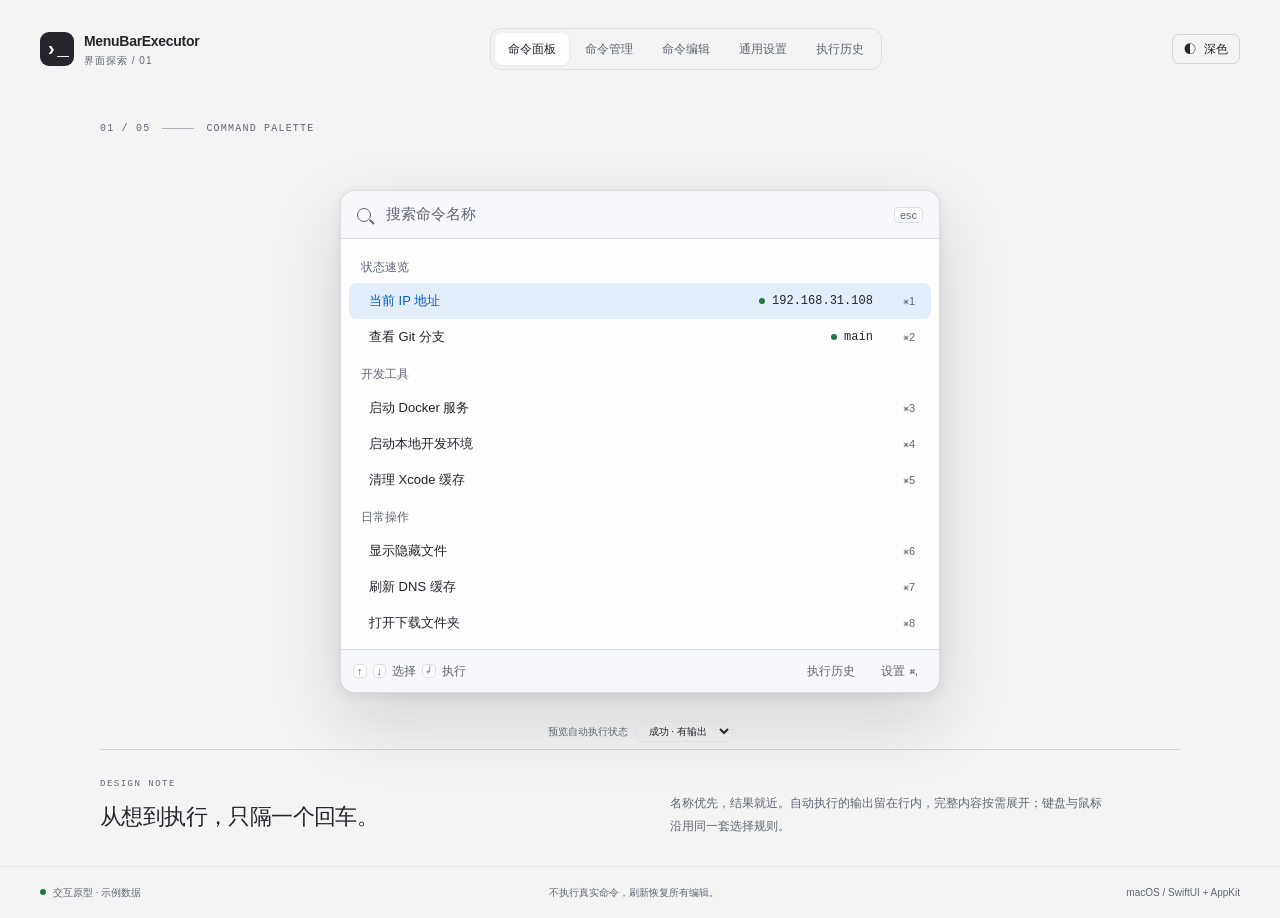
==== .ryugi/artifacts/html/menu-bar-executor/index.html @ 05ad5091 "feat(UI): 重构命令管理为纯分组双栏，支持拖拽排序与分组确认删除 - 命令管理页改为左右双栏（224pt 左侧分组栏 + 右侧当前分组命令区，无「全部命令」），首次打开默认选中首个非空分组，顶" ====
<!DOCTYPE html>
<html lang="zh-CN">
<head>
<meta charset="UTF-8">
<meta name="viewport" content="width=device-width, initial-scale=1">
<title>MenuBarExecutor · 界面探索</title>
<style>
:root{color-scheme:light;--desktop:#f4f4f4;--paper:#fdfdfe;--chrome:#eff1f4;--subtle:#f5f6f8;--material:#f6f8fb;--line:#dce0e6;--text:#24262b;--muted:#626772;--blue:#0068e8;--selection:#e4edfa;--selected-text:#005ecb;--green:#267748;--red:#be3c36;--shadow:0 28px 70px #18181b26,0 3px 12px #18181b12;--mono:ui-monospace,"SF Mono",Menlo,monospace}
[data-theme="dark"]{color-scheme:dark;--desktop:#171717;--paper:#292b30;--chrome:#25272c;--subtle:#222429;--material:#25272c;--line:#404249;--text:#f0f1f4;--muted:#acb1ba;--blue:#83b9ff;--selection:#30455f;--selected-text:#83b9ff;--green:#8cd9ac;--red:#ff9d97;--shadow:0 28px 70px #0005,0 3px 12px #0003}
*{box-sizing:border-box}body{margin:0;background:var(--desktop);color:var(--text);font:13px/1.5 -apple-system,"SF Pro Text","PingFang SC",sans-serif}button,input,textarea,select{font:inherit}button,a,input,textarea,select{-webkit-tap-highlight-color:transparent}button{cursor:pointer;color:inherit;border:1px solid var(--line);background:var(--paper);border-radius:7px;padding:5px 11px;white-space:nowrap}button:hover{background:var(--selection);color:var(--blue)}button:disabled{opacity:.4;cursor:default;background:var(--paper);color:var(--muted)}button:focus-visible,a:focus-visible{outline:2px solid var(--blue);outline-offset:3px}input,textarea,select{color:var(--text);background:var(--paper);border:1px solid var(--line);border-radius:7px;padding:8px 10px;min-width:0}input:focus,textarea:focus,select:focus{outline:2px solid var(--blue);outline-offset:1px}input[type="checkbox"]{accent-color:var(--blue)}input::placeholder{color:var(--muted)}h1,h2,h3,p{margin:0}a{color:inherit;text-decoration:none}.reviewbar{max-width:1440px;margin:auto;padding:28px 40px;display:flex;align-items:center;justify-content:space-between;gap:24px}.brand{display:flex;gap:10px;align-items:center;font-weight:650;font-size:14px;letter-spacing:-.3px}.brand small{display:block;font-size:10px;font-weight:400;letter-spacing:1px;color:var(--muted);margin-top:1px}.appmark{display:grid;place-items:center;width:34px;height:34px;border-radius:9px;background:var(--text);color:var(--paper);font:700 20px var(--mono)}nav{display:flex;gap:3px;padding:4px;border:1px solid color-mix(in srgb,var(--text) 10%,transparent);border-radius:11px}nav button{border:0;background:transparent;color:var(--muted);padding:7px 13px;font-size:12px}nav button.active{background:var(--paper);color:var(--text);box-shadow:0 1px 4px #0001}.theme{background:transparent;border-color:color-mix(in srgb,var(--text) 15%,transparent);display:flex;gap:8px;align-items:center;font-size:12px}main{max-width:1160px;margin:auto;padding:25px 40px 0}.caption{display:flex;align-items:center;gap:12px;font:10px var(--mono);letter-spacing:1.2px;color:var(--muted)}.caption-line{width:32px;height:1px;background:var(--muted);opacity:.45}.stage{min-height:615px;display:flex;justify-content:center;align-items:center;padding:32px 0;position:relative}.window{width:900px;max-width:100%;border:1px solid color-mix(in srgb,var(--text) 15%,transparent);background:var(--paper);border-radius:15px;overflow:hidden;box-shadow:var(--shadow)}.windowbar{background:var(--material);height:55px;display:flex;align-items:center;padding:0 19px;gap:20px;border-bottom:1px solid var(--line)}.traffic{display:flex;gap:7px;flex-shrink:0}.traffic i{width:11px;height:11px;border-radius:50%;background:#ff6058;border:1px solid #0001}.traffic i:nth-child(2){background:#febc2e}.traffic i:nth-child(3){background:#29c840}.windowtitle{font-weight:600}.windowtabs{display:flex;gap:2px;background:var(--chrome);border-radius:8px;padding:3px;margin-left:auto}.windowtabs button{border:0;background:transparent;padding:4px 22px;color:var(--muted);font-size:12px}.windowtabs button.active{background:var(--paper);color:var(--text);box-shadow:0 1px 3px #0001}.windowfoot{display:flex;align-items:center;gap:10px;justify-content:space-between;padding:10px 20px;background:var(--chrome);border-top:1px solid var(--line);font-size:12px;color:var(--muted)}.muted{color:var(--muted)}.mono{font-family:var(--mono)}.row{display:flex;align-items:center;gap:8px}.spread{justify-content:space-between}.grow{flex:1;min-width:0}.primary{background:#0068e8;color:white;border-color:#0068e8;box-shadow:inset 0 1px #ffffff25}.primary:hover{background:#005ac9;color:#fff}.danger{color:var(--red)}.quiet{background:transparent;border-color:transparent}.tag{font-size:12px;font-weight:400;color:var(--muted);background:var(--subtle);border:1px solid transparent;padding:1px 5px;border-radius:4px;white-space:nowrap}kbd{font:11px -apple-system,sans-serif;white-space:nowrap;color:var(--muted);border:1px solid var(--line);border-radius:4px;padding:1px 5px;background:var(--paper)}.dot{display:inline-block;width:6px;height:6px;border-radius:100%;background:var(--green);flex-shrink:0}.dot.failed{background:var(--red)}.dot.loading{background:var(--muted)}.palette{width:600px;border-radius:15px}.palette-search{height:48px;display:flex;align-items:center;gap:12px;padding:0 16px;background:var(--material);border-bottom:1px solid var(--line)}.search-symbol{width:14px;height:14px;border:1.7px solid var(--muted);border-radius:50%;position:relative;flex-shrink:0;margin-right:3px}.search-symbol:after{content:"";position:absolute;width:6px;height:1.7px;background:var(--muted);right:-5px;bottom:-2px;transform:rotate(45deg)}.palette-search input{border:0;background:transparent;outline:none;box-shadow:none;font-size:15px;padding:0;flex:1;width:0}.clear{width:24px;height:24px;border:0;padding:0;color:var(--muted);background:transparent;display:grid;place-items:center;font-size:16px}.palette-list{padding:9px 8px 12px;max-height:min(410px,calc(100dvh - 133px));overflow:auto}.group-label{font-size:12px;color:var(--muted);font-weight:500;padding:10px 12px 7px;display:flex;align-items:center;gap:10px}.group-label:after{display:none}.palette-row{height:36px;display:flex;align-items:center;border-radius:7px;padding-right:10px;gap:8px}.palette-row.selected{background:var(--selection)}.palette-row.selected .execute{color:var(--selected-text)}.palette-row.selected .result[data-result]:hover,.palette-row.selected .result[data-result]:focus-visible{color:var(--selected-text)}.execute{border:0;background:transparent!important;flex:1;min-width:0;text-align:left;overflow:hidden;text-overflow:ellipsis;padding:0 0 0 20px;height:36px}.palette-row:has(.result) .execute{flex-shrink:0;flex-basis:auto;max-width:calc(100% - 70px);margin-right:4px}.result{border:0;background:transparent!important;color:var(--text);font:12px var(--mono);display:flex;align-items:center;gap:7px;margin-left:auto;min-width:17px;flex-shrink:1;height:36px;padding:0 2px}.result[data-result]::after{content:"";width:6px;height:6px;border-top:1.5px solid currentColor;border-right:1.5px solid currentColor;transform:rotate(45deg);flex-shrink:0;opacity:0}.result[data-result]:hover,.result[data-result]:focus-visible{color:var(--blue)}.result[data-result]:hover::after,.result[data-result]:focus-visible::after{opacity:1}.result[data-result]:focus-visible{outline:2px solid var(--blue);outline-offset:0;border-radius:6px}.result span{overflow:hidden;text-overflow:ellipsis;white-space:nowrap}.palette-row kbd{background:transparent;border-color:transparent}.palette .windowfoot{padding:8px 12px;gap:6px;background:var(--material)}.palette .windowfoot button{font-size:12px;padding:3px 8px;border-color:transparent;background:transparent}.palette .windowfoot button:hover{background:var(--selection)}.palette-help{display:flex;align-items:center;gap:6px;font-size:12px}.palette-help kbd{padding:0 3px}.preview-state{position:absolute;bottom:7px;display:flex;align-items:center;gap:8px;font-size:10px;color:var(--muted)}.preview-state select{font-size:10px;padding:3px 8px;background:transparent}.toolbar{padding:15px 20px;display:flex;gap:12px;background:var(--material);align-items:center}.searchbox{display:flex;gap:9px;align-items:center;border:1px solid var(--line);border-radius:8px;background:var(--paper);height:34px;padding:0 12px;flex:1;min-width:0}.searchbox:focus-within{border-color:var(--blue);box-shadow:0 0 0 2px color-mix(in srgb,var(--blue) 15%,transparent)}.searchbox .search-symbol{width:11px;height:11px}.searchbox input{border:0;padding:0;outline:none;box-shadow:none;flex:1;width:0;font-size:12px}.countbar{padding:9px 20px;border-bottom:1px solid transparent;font-size:12px;color:var(--muted);display:flex;justify-content:space-between}.commands-workspace{display:flex;height:546px}.group-sidebar{width:224px;flex-shrink:0;background:var(--material);border-right:1px solid var(--line);display:flex;flex-direction:column}.group-sidebar-scroll{flex:1;min-height:0;overflow:auto;padding:8px}.sidebar-section{font-size:11px;font-weight:600;color:var(--muted);padding:10px 10px 5px;display:flex;align-items:center;justify-content:space-between}.sidebar-section:first-child{padding-top:6px}.sidebar-hint{font-weight:400;opacity:.75}.group-nav-item{display:flex;align-items:center;gap:7px;width:100%;min-height:34px;padding:5px 8px;border-radius:7px;cursor:pointer;user-select:none;border:1px solid transparent}.group-nav-item:hover{background:color-mix(in srgb,var(--text) 5%,transparent)}.group-nav-item.active{background:var(--selection);color:var(--selected-text)}.group-nav-item.dragging{opacity:.45}.group-nav-item.drag-over-reorder{border-top:2px solid var(--blue);border-radius:2px 2px 7px 7px}.group-nav-item.drag-over-reorder-after{border-bottom:2px solid var(--blue);border-radius:7px 7px 2px 2px}.group-nav-item.drag-over-receive{background:color-mix(in srgb,var(--blue) 16%,var(--paper));border:1.5px dashed var(--blue);color:var(--selected-text)}.grip{font-size:11px;color:var(--muted);opacity:.35;cursor:grab;width:12px;text-align:center;flex-shrink:0;letter-spacing:-1px}.group-nav-item:hover .grip,.group-nav-item.active .grip{opacity:.85}.group-nav-name{flex:1;min-width:0;overflow:hidden;text-overflow:ellipsis;white-space:nowrap;font-size:12.5px;font-weight:500}.group-nav-count{font-size:11px;color:var(--muted);padding:0 4px;flex-shrink:0}.group-nav-item.active .group-nav-count{color:var(--selected-text);opacity:.85}.group-nav-actions{display:none;align-items:center;gap:2px;flex-shrink:0}.group-nav-item:hover .group-nav-actions,.group-nav-item:focus-within .group-nav-actions{display:flex}.group-nav-item:hover .group-nav-count,.group-nav-item:focus-within .group-nav-count{display:none}.icon-mini{border:1px solid transparent;background:transparent;color:var(--muted);border-radius:5px;width:22px;height:22px;padding:0;display:grid;place-items:center;font-size:11px}.icon-mini:hover{background:var(--paper);border-color:var(--line);color:var(--blue)}.icon-mini.danger:hover{color:var(--red)}.rename-inline{flex:1;min-width:0;height:24px;padding:0 6px;border:1px solid var(--blue);border-radius:5px;background:var(--paper);color:var(--text);font-size:12px}.group-sidebar-foot{padding:8px;border-top:1px solid var(--line)}.add-group-btn{width:100%;height:30px;padding:0 10px;font-size:12px;display:flex;align-items:center;justify-content:center;gap:5px}.commands-main{flex:1;min-width:0;display:flex;flex-direction:column}.commands-main .toolbar{padding:13px 18px;border-bottom:1px solid var(--line)}.subbar{padding:9px 18px;display:flex;align-items:center;justify-content:space-between;font-size:12px;color:var(--muted);border-bottom:1px solid color-mix(in srgb,var(--line) 45%,transparent)}.subbar-title{display:flex;align-items:center;gap:8px;color:var(--text);font-weight:600;font-size:12.5px}.subbar-title small{font-weight:400;color:var(--muted);font-size:12px}.subbar button{border:0;background:transparent;color:var(--muted);font-size:12px;padding:2px 7px;border-radius:5px}.subbar button:hover{background:var(--selection);color:var(--blue)}.commands-scroll{flex:1;min-height:0;overflow:auto}.manage-group{font-size:12px;color:var(--muted);font-weight:600;padding:10px 18px 4px}.command-row{display:flex;gap:10px;align-items:center;padding:7px 18px 7px 14px;min-height:56px;border-bottom:1px solid color-mix(in srgb,var(--line) 32%,transparent);border-top:2px solid transparent;user-select:none}.command-row:hover{background:var(--subtle)}.command-row.dragging{opacity:.4}.command-row.drag-over{border-top-color:var(--blue)}.command-row.drag-over-after{border-bottom:2px solid var(--blue)}.cmd-grip{width:16px;text-align:center;color:var(--muted);opacity:.32;cursor:grab;font-size:12px;letter-spacing:-1px;flex-shrink:0}.command-row:hover .cmd-grip{opacity:.9}.command-row h3{font-size:13px;font-weight:500;display:flex;gap:8px;align-items:center}.command-row p{font:12px/1.5 var(--mono);color:var(--muted);white-space:nowrap;overflow:hidden;text-overflow:ellipsis;margin-top:3px}.command-row button{font-size:12px;padding:3px 8px;min-height:26px;background:transparent;border-color:transparent;color:var(--muted)}.command-row:hover button:not(:disabled),.command-row:focus-within button:not(:disabled){background:var(--paper);border-color:var(--line);color:var(--text)}.command-row button:not(:disabled):hover{background:var(--selection);color:var(--blue)}.design-note{border-top:1px solid color-mix(in srgb,var(--text) 16%,transparent);padding:22px 0 28px;display:grid;grid-template-columns:1fr 1fr;gap:60px;align-items:start}.eyebrow{font:9px var(--mono);letter-spacing:1.5px;color:var(--muted)}.design-note h1{font-size:22px;letter-spacing:-.6px;font-weight:550;margin-top:8px}.design-note p{max-width:440px;font-size:12px;line-height:1.9;color:var(--muted);padding-top:20px}.reviewfoot{padding:18px 40px;max-width:1440px;margin:auto;border-top:1px solid color-mix(in srgb,var(--text) 8%,transparent);display:flex;justify-content:space-between;gap:16px;font-size:10px;color:var(--muted)}.reviewfoot>span:first-child{display:flex;align-items:center;gap:7px}.settings-body{height:544px;overflow:auto;padding:18px 30px;background:var(--subtle)}.settings-section{margin-bottom:14px}.settings-section>h3{font-size:12px;font-weight:550;color:var(--muted);margin:0 0 6px 4px}.settings-box{border:1px solid var(--line);border-radius:11px;background:var(--paper);padding:0 16px}.setting{display:flex;align-items:center;justify-content:space-between;gap:24px;min-height:52px;padding:8px 0}.setting+.setting{border-top:1px solid var(--line)}.setting p{font-size:12px;line-height:1.55;color:var(--muted);margin-top:3px}.setting button,.setting select{font-size:12px}.switch{width:31px;height:19px;padding:2px;border-radius:20px;background:#7d8188;border:0;flex-shrink:0}.switch:before{content:"";display:block;width:15px;height:15px;border-radius:50%;background:white;box-shadow:0 1px 3px #0003}.switch[aria-checked="true"]{background:#0068e8}.switch[aria-checked="true"]:before{margin-left:12px}.switch:hover{background:#7d8188}.switch[aria-checked="true"]:hover{background:#005ac9}.path{font:10px var(--mono);color:var(--muted);padding:14px 0;border-top:1px solid var(--line);overflow-wrap:anywhere}.window[data-screen-label="执行历史"]{width:960px}.history-body{display:grid;grid-template-columns:280px minmax(0,1fr);height:520px}.history-empty{min-height:520px}.history-list{padding:8px;background:var(--material);border-right:1px solid var(--line);overflow:auto}.history-item{display:block;text-align:left;width:100%;border:0;background:transparent;border-radius:8px;padding:13px 12px;margin-bottom:3px}.history-item.active{background:var(--selection)}.history-item strong{display:flex;align-items:center;gap:8px;font-weight:500;font-size:12px;overflow:hidden}.history-item .name{overflow:hidden;text-overflow:ellipsis;white-space:nowrap}.history-item .fail{flex-shrink:0;font-size:12px;font-weight:500;color:var(--red)}.history-item time{display:block;font-size:12px;color:var(--muted);margin:7px 0 0 14px}.history-detail{padding:24px;overflow:auto}.history-detail h2{font-size:18px;font-weight:600;letter-spacing:-.4px}.meta{font-size:12px;display:flex;gap:12px;margin-top:9px;color:var(--muted)}.success{color:var(--green)}.detail-label{font-size:12px;color:var(--muted);margin-top:24px;margin-bottom:9px}.history-detail code{font:12px/1.7 var(--mono);overflow-wrap:anywhere}.output{font:12px/1.8 var(--mono);white-space:pre-wrap;overflow-wrap:anywhere;border:1px solid var(--line);background:var(--subtle);border-radius:7px;padding:15px;margin:8px 0;min-height:0;max-height:260px;overflow:auto}.history-detail .row button{font-size:12px}.empty{padding:58px 24px;text-align:center;color:var(--muted)}.empty strong{display:block;color:var(--text);font-size:15px;margin-bottom:6px;font-weight:500}.empty p{font-size:12px;margin-bottom:18px}.empty-icon{font:30px var(--mono);opacity:.55;margin-bottom:15px}.backdrop{position:fixed;inset:0;background:#111a224d;backdrop-filter:blur(5px);display:grid;place-items:center;padding:20px;z-index:20}.backdrop>section{min-width:0;max-width:calc(100vw - 40px)}.sheet{width:620px;max-width:100%;max-height:min(740px,calc(100dvh - 40px));background:var(--paper);border:1px solid var(--line);border-radius:14px;box-shadow:var(--shadow);display:flex;flex-direction:column;overflow:hidden}.sheet.inline{max-height:min(740px,calc(100dvh - 40px));box-shadow:none;border:0;border-radius:0;width:100%}.sheet-head{flex-shrink:0;padding:16px 24px;background:var(--material);border-bottom:1px solid var(--line)}.sheet-head h2{font-size:16px;font-weight:600}.sheet-head p{font-size:12px;color:var(--muted);margin-top:4px}.form-body{padding:16px 24px;overflow:auto;display:grid;gap:12px}.field{display:flex;flex-direction:column;gap:7px;font-size:12px;font-weight:550}.field input{font-weight:400;font-size:13px}.field textarea{resize:vertical;min-height:72px;font:13px/1.6 var(--mono)}.field-pair{display:grid;grid-template-columns:1fr 1.4fr;gap:16px}.option{display:flex;align-items:start;gap:9px;font-weight:400;font-size:12px}.option input{margin-top:3px}.option small{display:block;color:var(--muted);font-size:12px;line-height:1.5;margin-top:3px}.form-divider{height:1px;background:var(--line)}.form-foot{flex-shrink:0;display:flex;gap:8px;padding:14px 20px;background:var(--chrome);border-top:1px solid var(--line);align-items:center}.form-foot button{font-size:12px}.form-foot .primary{margin-left:auto}.editor-window{width:620px}.confirmation{width:380px}.confirmation .form-body{font-size:12px;line-height:1.8}.popover{position:fixed;z-index:30;width:360px;max-width:calc(100vw - 24px);background:var(--paper);border:1px solid var(--line);border-radius:11px;padding:16px;box-shadow:var(--shadow)}.popover h3{font-size:12px}.popover pre{font:12px/1.8 var(--mono);white-space:pre-wrap;overflow-wrap:anywhere;max-height:250px;overflow:auto;user-select:text}.popover button{font-size:12px}#toast{position:fixed;bottom:28px;left:50%;transform:translateX(-50%);background:var(--text);color:var(--paper);border-radius:9px;padding:10px 18px;box-shadow:0 4px 20px #0002;z-index:50;display:none;font-size:12px;max-width:90vw}#toast.visible{display:block}.closed{min-height:260px;display:grid;place-items:center}.editor-demo{padding:0!important}.editor-demo .sheet{max-height:550px}.small{font-size:12px;color:var(--muted)}
@media(min-width:1450px){.stage{min-height:670px}}@media(max-width:900px){.reviewbar{padding:20px;flex-wrap:wrap;gap:16px}.reviewbar nav{order:3;width:100%;justify-content:center}main{padding:15px 24px 0}.stage{min-height:590px}.design-note{gap:24px}.reviewfoot{padding:18px 24px}.reviewfoot>span:last-child{display:none}.history-body{grid-template-columns:230px minmax(0,1fr)}}@media(max-width:540px){.palette-help{gap:4px}.windowfoot{gap:6px}}@media(max-width:600px){nav{gap:0}nav button{padding:7px 8px;font-size:11px}main{padding:12px}.stage{min-height:580px;padding:30px 0}.design-note{grid-template-columns:1fr;gap:5px;padding:18px 8px}.design-note p{padding-top:8px}.design-note h1{font-size:20px}.reviewfoot{padding:16px 20px;flex-wrap:wrap}.windowbar{gap:12px;padding:0 14px}.windowtabs button{padding:4px 12px}.toolbar{padding:12px;gap:8px;flex-wrap:wrap}.history-body{grid-template-columns:145px minmax(0,1fr)}.history-detail{padding:16px}.history-detail h2{font-size:15px}.history-item{padding:12px 7px}.history-item time{font-size:12px;margin-left:0}.settings-body{padding:20px 14px}.setting{gap:12px}.setting select{max-width:120px}.field-pair{grid-template-columns:1fr}.windowfoot{padding:10px 12px}.commands-workspace{flex-direction:column;height:auto}.group-sidebar{width:100%;border-right:0;border-bottom:1px solid var(--line);max-height:180px}.commands-scroll{max-height:360px}.command-row{padding:10px 14px}.command-row h3{flex-wrap:wrap;gap:3px}.form-body{padding:18px}.windowfoot>span{min-width:0}.windowfoot>span:last-child{font-size:12px}.history-detail .meta{flex-wrap:wrap;gap:4px}.reviewbar{padding:18px 16px}}

</style>
</head>
<body>
<!-- 现有功能来源：Sources/App；视觉来源：InterfaceStyle.swift；此目录为软件界面的设计参照。
设计假设：延续 macOS 紧凑操作习惯；外部导航仅用于评审。全部数据保存在内存，不执行 shell。 -->
<header class="reviewbar">
<a class="brand" href="#palette"><span class="appmark">›_</span><span>MenuBarExecutor<small>界面探索 / 01</small></span></a>
<nav aria-label="设计稿界面">
<button data-page="palette">命令面板</button><button data-page="commands">命令管理</button><button data-page="editor">命令编辑</button><button data-page="general">通用设置</button><button data-page="history">执行历史</button>
</nav>
<button id="theme" class="theme" aria-label="切换深浅色">◐ <span>深色</span></button>
</header>
<main>
<div class="caption"><span id="screen-number">01 / 05</span><span class="caption-line"></span><span id="screen-kind">COMMAND PALETTE</span></div>
<section class="stage" id="stage" aria-label="应用界面预览"></section>
<section class="design-note"><div><span class="eyebrow">DESIGN NOTE</span><h1 id="note-title">从想到执行，只隔一个回车。</h1></div><p id="note-text"></p></section>
</main>
<footer class="reviewfoot"><span><i class="dot"></i> 交互原型 · 示例数据</span><span>不执行真实命令，刷新恢复所有编辑。</span><span>macOS / SwiftUI + AppKit</span></footer>
<div id="modal-layer"></div><div id="popover-layer"></div><div id="toast" role="status" aria-live="polite"></div>
<script>
'use strict';
const seedCommands = [
  {id:1,name:'当前 IP 地址',command:'ipconfig getifaddr en0',group:'状态速览',auto:true,direct:true,notify:false,output:'192.168.31.108'},
  {id:2,name:'查看 Git 分支',command:'git branch --show-current',group:'状态速览',auto:true,direct:false,notify:false,directory:'~/Developer/menu-bar-executor',output:'main'},
  {id:3,name:'启动 Docker 服务',command:'open -a Docker',group:'开发工具',auto:false,direct:true,notify:true,output:''},
  {id:4,name:'启动本地开发环境',command:'docker compose up -d',group:'开发工具',auto:false,direct:false,notify:true,directory:'~/Developer/workspace',output:'Container workspace-db  Started\nContainer workspace-app  Started'},
  {id:5,name:'清理 Xcode 缓存',command:'rm -rf ~/Library/Developer/Xcode/DerivedData/*',group:'开发工具',auto:false,direct:true,notify:true,output:''},
  {id:6,name:'显示隐藏文件',command:'defaults write com.apple.finder AppleShowAllFiles -bool true\nkillall Finder',group:'日常操作',auto:false,direct:true,notify:true,output:''},
  {id:7,name:'刷新 DNS 缓存',command:'sudo dscacheutil -flushcache',group:'日常操作',auto:false,direct:true,notify:true,output:'sudo: a terminal is required to read the password',failed:true},
  {id:8,name:'打开下载文件夹',command:'open ~/Downloads',group:'日常操作',auto:false,direct:true,notify:false,output:''}
];
let commands=structuredClone(seedCommands),groupOrder=['状态速览','开发工具','日常操作'];
let records=[
 {id:101,name:'启动本地开发环境',command:'docker compose up -d',success:true,time:'今天 10:42:08',output:'Container workspace-db  Started\nContainer workspace-app  Started'},
 {id:102,name:'刷新 DNS 缓存',command:'sudo dscacheutil -flushcache',success:false,time:'今天 10:38:51',output:'sudo: a terminal is required to read the password'},
 {id:103,name:'启动 Docker 服务',command:'open -a Docker',success:true,time:'今天 10:37:22',output:''},
 {id:104,name:'显示隐藏文件',command:'defaults write com.apple.finder AppleShowAllFiles -bool true\nkillall Finder',success:true,time:'昨天 18:06:34',output:''}
];
const notes={
 palette:['01','COMMAND PALETTE','从想到执行，只隔一个回车。','名称优先，结果就近。自动执行的输出留在行内，完整内容按需展开；键盘与鼠标沿用同一套选择规则。'],
 commands:['02','COMMAND LIBRARY','常用命令，各有位置。','分组建立阅读节奏，命令原文提供识别线索。搜索、添加和操作入口固定，列表滚动时仍能随时管理。'],
 editor:['03','COMMAND EDITOR','把执行行为，说明白。','名称与命令分开编辑，目录与分组按需填写。自动执行、直接执行与通知各自说明影响，保存前保留完整草稿。'],
 general:['04','PREFERENCES','只留下需要决定的设置。','呼出与输入、启动与更新、配置文件，按使用目的归类。沿用现有设置项，配置导入前说明覆盖范围。'],
 history:['05','EXECUTION HISTORY','执行之后，有迹可查。','左侧定位记录，右侧阅读输出。只呈现当前实际保存的信息：执行内容、时间、成功或失败，以及最多 500 字符输出。']
};
let page='palette',query='',historyQuery='',selected=0,selectedRecord=101,onlyFailed=false,autoState='success',closed=false;
let selectedGroup='状态速览',renamingGroup=null,creatingGroup=false,pendingDissolveGroup=null,dragType=null,dragPayload=null;
let editorId=null,editorOrigin=null,returnFocus=null,popoverFocus=null;
const settings={launch:true,updates:true,input:'不切换',shortcut:'⌃⌥Space'};
const $=s=>document.querySelector(s);
const escapeHTML=value=>String(value??'').replace(/[&<>"']/g,c=>({'&':'&amp;','<':'&lt;','>':'&gt;','"':'&quot;',"'":'&#39;'}[c]));
const traffic='<div class="traffic" aria-hidden="true"><i></i><i></i><i></i></div>';
const managedGroups=()=>{const seen=new Set(),ordered=[];for(const g of groupOrder){if(g&&!seen.has(g)){seen.add(g);ordered.push(g)}}for(const c of commands){if(c.group&&!seen.has(c.group)){seen.add(c.group);ordered.push(c.group)}}return ordered};
const groups=()=>{const appeared=[...new Set(commands.map(c=>c.group||'未分组'))];if(!groupOrder.length)return appeared;const named=appeared.filter(g=>g!=='未分组'),ordered=groupOrder.filter(g=>named.includes(g)),remaining=named.filter(g=>!ordered.includes(g));return appeared.includes('未分组')?[...ordered,...remaining,'未分组']:[...ordered,...remaining]};
function filtered(){return groups().flatMap(group=>commands.filter(c=>(c.group||'未分组')===group&&c.name.toLocaleLowerCase().includes(query.toLocaleLowerCase())))}
function toast(message){$('#toast').textContent=message;$('#toast').classList.add('visible');clearTimeout(toast.timer);toast.timer=setTimeout(()=>$('#toast').classList.remove('visible'),2600)}
function searchbox(value,id){return `<div class="searchbox"><span class="search-symbol" aria-hidden="true"></span><input id="${id}" placeholder="搜索命令名称" aria-label="搜索命令名称" value="${escapeHTML(value)}">${value?'<button class="clear" data-action="clearSearch" aria-label="清空搜索">×</button>':''}</div>`}
function windowbar(title,tabs=false){return `<header class="windowbar">${traffic}<span class="windowtitle">${title}</span>${tabs?`<div class="windowtabs" aria-label="设置标签"><button data-page="commands" class="${page==='commands'?'active':''}">命令</button><button data-page="general" class="${page==='general'?'active':''}">通用</button></div>`:''}</header>`}
function empty(title,detail,action,label){return `<div class="empty"><div class="empty-icon" aria-hidden="true">›_</div><strong>${escapeHTML(title)}</strong><p>${escapeHTML(detail)}</p><button data-action="${escapeHTML(action)}">${escapeHTML(label)}</button></div>`}
function palette(){
 if(closed)return `<div class="closed">${empty('命令面板已关闭','正式版本可用全局快捷键再次呼出。','reopen','重新打开面板')}</div>`;
 const list=filtered();selected=Math.max(0,Math.min(selected,list.length-1));
 let previousGroup=null;
 const rows=list.map((c,index)=>{const group=c.group||'未分组';let heading=previousGroup!==group?`<div class="group-label">${escapeHTML(group)}</div>`:'';previousGroup=group;
 const output=autoState==='loading'?'正在执行…':autoState==='failed'?'执行失败':autoState==='empty'?'无输出':(c.output||'无输出');
 const canView=c.auto&&autoState!=='loading'&&autoState!=='empty'&&(autoState==='failed'||!!c.output);
 return heading+`<div class="palette-row ${selected===index?'selected':''}" data-index="${index}"><button class="execute" data-execute="${c.id}" title="${escapeHTML(c.name)}">${escapeHTML(c.name)}</button>${c.auto?`<${canView?'button':'div'} class="result" ${canView?`data-result="${c.id}" aria-label="查看${escapeHTML(c.name)}的结果" title="查看结果"`:''}><i class="dot ${autoState==='failed'?'failed':autoState==='loading'?'loading':''}"></i><span>${escapeHTML(output)}</span></${canView?'button':'div'}>`:''}${index<9?`<kbd>⌘${index+1}</kbd>`:''}</div>`}).join('');
 return `<div class="window palette" data-screen-label="命令面板"><div class="palette-search"><span class="search-symbol" aria-hidden="true"></span><input id="palette-search" aria-label="搜索命令名称" placeholder="搜索命令名称" autocomplete="off" value="${escapeHTML(query)}">${query?'<button class="clear" data-action="clearSearch" aria-label="清空搜索">×</button>':'<kbd>esc</kbd>'}</div><div class="palette-list">${rows||empty(commands.length?'没有匹配的命令':'还没有命令',commands.length?'试试其他名称，或清空搜索。':'添加一条常用命令，随时呼出执行。',commands.length?'clearSearch':'add',commands.length?'清空搜索':'添加命令')}</div><footer class="windowfoot"><div class="palette-help"><kbd>↑</kbd><kbd>↓</kbd><span>选择</span><kbd>↵</kbd><span>执行</span></div><div class="row"><button data-page="history">执行历史</button><button data-page="commands">设置 <span class="muted">⌘,</span></button></div></footer></div><label class="preview-state">预览自动执行状态<select id="auto-state"><option value="success">成功 · 有输出</option><option value="loading">执行中</option><option value="failed">失败</option><option value="empty">成功 · 无输出</option></select></label>`;
}
function commandLibrary(){
 const named=managedGroups();
 if(selectedGroup!=='__UNGROUPED__'&&!named.includes(selectedGroup))selectedGroup=named.find(g=>commands.some(c=>c.group===g))||(commands.some(c=>!c.group)?'__UNGROUPED__':(named[0]||'__UNGROUPED__'));
 const q=query.trim().toLocaleLowerCase();
 const ungroupedCount=commands.filter(c=>!c.group).length;
 const sideGroups=named.map(g=>{
  const active=!q&&selectedGroup===g,cnt=commands.filter(c=>c.group===g).length;
  if(renamingGroup===g)return `<div class="group-nav-item ${active?'active':''}"><span class="grip">⋮⋮</span><input class="rename-inline" id="group-rename-input" value="${escapeHTML(g)}" data-old="${escapeHTML(g)}" aria-label="重命名分组"></div>`;
  return `<div class="group-nav-item ${active?'active':''}" draggable="true" data-group="${escapeHTML(g)}" data-select-group="${escapeHTML(g)}"><span class="grip" title="拖动调整分组顺序">⋮⋮</span><span class="group-nav-name" title="${escapeHTML(g)}">${escapeHTML(g)}</span><span class="group-nav-count">${cnt}</span><span class="group-nav-actions"><button class="icon-mini" type="button" data-rename-group="${escapeHTML(g)}" aria-label="重命名分组${escapeHTML(g)}" title="重命名">✎</button><button class="icon-mini danger" type="button" data-dissolve-group="${escapeHTML(g)}" aria-label="删除分组${escapeHTML(g)}" title="删除分组（命令移入未分组）">×</button></span></div>`;
 }).join('');
 const createInput=creatingGroup?`<div class="group-nav-item"><span class="grip">⋮⋮</span><input class="rename-inline" id="new-group-input" placeholder="输入新分组名称" aria-label="新分组名称"></div>`:'';
 const ungroupedActive=!q&&selectedGroup==='__UNGROUPED__';
 const sidebar=`<aside class="group-sidebar" aria-label="分组列表"><div class="group-sidebar-scroll"><div class="sidebar-section"><span>分组</span><span class="sidebar-hint">拖动排序</span></div>${sideGroups}${createInput}<div class="sidebar-section"><span>默认</span><span class="sidebar-hint">固定末尾</span></div><div class="group-nav-item ${ungroupedActive?'active':''}" data-drop-group="__UNGROUPED__" data-select-group="__UNGROUPED__"><span class="grip" aria-hidden="true"></span><span class="group-nav-name muted">未分组</span><span class="group-nav-count">${ungroupedCount}</span></div></div><div class="group-sidebar-foot"><button class="add-group-btn" type="button" data-action="createGroup">＋ 新建分组</button></div></aside>`;
 const cmdRow=(c,allowDrag)=>`<div class="command-row" draggable="${allowDrag?'true':'false'}" data-cmd-id="${c.id}"><span class="cmd-grip" title="${allowDrag?'拖动排序或拖到左侧分组':''}">${allowDrag?'⋮⋮':''}</span><div class="grow"><h3>${escapeHTML(c.name)} ${c.auto?'<span class="tag">自动执行</span>':''}</h3><p>${escapeHTML(c.command)}</p></div><div class="row"><button data-edit="${c.id}">编辑</button></div></div>`;
 let subbar='',body='';
 if(q){
  const list=filtered();
  subbar=`<div class="subbar"><div class="subbar-title">搜索结果 <small>跨全部分组 · ${list.length} 条</small></div><button type="button" data-action="clearSearch">返回当前分组</button></div>`;
  body=list.length?groups().map(group=>{const items=list.filter(c=>(c.group||'未分组')===group);return items.length?`<div class="manage-group">${escapeHTML(group)}</div>`+items.map(c=>cmdRow(c,false)).join(''):''}).join(''):empty('没有匹配的命令','试试其他名称，或清空搜索。','clearSearch','清空搜索');
 }else{
  const target=selectedGroup==='__UNGROUPED__'?'':selectedGroup,title=target||'未分组';
  const items=commands.filter(c=>(c.group||'')===target);
  subbar=`<div class="subbar"><div class="subbar-title">${escapeHTML(title)} <small>${items.length} 条</small></div>${target?`<div class="row" style="gap:4px"><button type="button" data-rename-group="${escapeHTML(target)}">重命名分组</button><button type="button" class="danger" data-dissolve-group="${escapeHTML(target)}">删除分组</button></div>`:'<span>拖到左侧分组可快速归类</span>'}</div>`;
  body=items.length?items.map(c=>cmdRow(c,true)).join(''):empty(`「${title}」还没有命令`,'可直接从其他分组拖入命令，或点击右上角添加命令。','add','添加命令');
 }
 return `<section class="window" data-screen-label="命令管理">${windowbar('设置',true)}<div class="commands-workspace">${sidebar}<div class="commands-main"><div class="toolbar"><div class="searchbox"><span class="search-symbol" aria-hidden="true"></span><input id="command-search" placeholder="搜索全部命令名称" aria-label="搜索全部命令名称" value="${escapeHTML(query)}">${query?'<button class="clear" data-action="clearSearch" aria-label="清空搜索">×</button>':''}</div><button class="primary" data-action="add">＋ 添加命令</button></div>${subbar}<div class="commands-scroll">${body}</div></div></div><footer class="windowfoot"><span>拖动命令可组内排序，拖到左侧分组可跨组移动</span><span>共 ${commands.length} 条 · ${commands.filter(c=>c.auto).length} 条自动执行</span></footer></section>`;
}
function toggle(key,label){return `<button class="switch" role="switch" aria-label="${label}" aria-checked="${settings[key]}" data-toggle="${key}"></button>`}
function general(){return `<section class="window" data-screen-label="通用设置">${windowbar('设置',true)}<div class="settings-body"><section class="settings-section"><h3>呼出与输入</h3><div class="settings-box"><div class="setting"><div><span>全局快捷键</span><p>在任何应用中打开或关闭命令面板。</p></div><div class="row"><button data-action="shortcut" class="mono">${escapeHTML(settings.shortcut||'录制快捷键…')}</button><button class="quiet" data-action="clearShortcut" ${settings.shortcut?'':'disabled'}>清除</button></div></div><div class="setting"><div><span>面板输入法</span><p>打开时切换，关闭后恢复原输入法。</p></div><select id="input-source" aria-label="面板输入法"><option>不切换</option><option>ABC</option><option>简体拼音</option></select></div></div></section><section class="settings-section"><h3>启动、通知与更新</h3><div class="settings-box"><div class="setting"><span>登录时启动</span>${toggle('launch','登录时启动')}</div><div class="setting"><div><span>系统通知</span><p>每条命令可单独设置完成通知。</p></div><button data-action="notification">打开系统设置 ↗</button></div><div class="setting"><div><span>自动检查更新</span><p>启动时检查新版本，有更新时提醒。</p></div>${toggle('updates','自动检查更新')}</div></div></section><section class="settings-section"><h3>配置文件</h3><div class="settings-box"><div class="setting"><div><span>备份与恢复</span><p>导入会替换命令、分组和通用设置。</p></div><div class="row"><button data-action="export">导出</button><button data-action="import">导入…</button></div></div><div class="path">~/.config/menu-bar-executor/settings.json</div></div></section></div><footer class="windowfoot"><span>MenuBarExecutor</span><span>命令执行超时：30 秒</span></footer></section>`}
function history(){const list=records.filter(r=>(!onlyFailed||!r.success)&&r.name.toLocaleLowerCase().includes(historyQuery.toLocaleLowerCase()));const record=list.find(r=>r.id===selectedRecord)||list[0];return `<section class="window" data-screen-label="执行历史">${windowbar('执行历史')}<div class="toolbar">${searchbox(historyQuery,'history-search')}<label class="row small"><input type="checkbox" id="only-failed" ${onlyFailed?'checked':''}>仅失败</label><button data-action="clearHistory" ${records.length?'':'disabled'}>清空历史</button></div>${record?`<div class="history-body"><div class="history-list">${list.map(r=>`<button class="history-item ${r.id===record.id?'active':''}" data-record="${r.id}"><strong><i class="dot ${r.success?'':'failed'}"></i><span class="name">${escapeHTML(r.name)}</span>${r.success?'':'<span class="fail">失败</span>'}</strong><time>${escapeHTML(r.time)}</time></button>`).join('')}</div><article class="history-detail"><h2>${escapeHTML(record.name)}</h2><div class="meta"><span class="${record.success?'success':'danger'}">${record.success?'执行成功':'执行失败'}</span><time>${escapeHTML(record.time)}</time></div><h3 class="detail-label">执行内容</h3><code>${escapeHTML(record.command)}</code><div class="row spread detail-label"><h3 style="font-size:12px;font-weight:500">输出结果</h3><button class="quiet" data-copy-record="${record.id}" ${record.output?'':'disabled'}>复制输出</button></div><pre class="output">${escapeHTML(record.output||'（无输出）')}</pre><p class="small">每条记录最多保存 500 字符输出。</p></article></div>`:`<div class="history-empty">${empty(records.length?'没有匹配的记录':'暂无执行记录',records.length?'尝试其他名称，或清除筛选。':'手动执行命令后，记录会显示在这里。',records.length?'resetHistory':'reopen',records.length?'清除筛选':'打开命令面板')}</div>`}<footer class="windowfoot"><span>${list.length} 条记录</span><span>最近 100 条 · 不含自动执行</span></footer></section>`}
function editorMarkup(c,inline=false){return `<form class="sheet ${inline?'inline':''}" id="editor-form" aria-label="${c.id?'编辑命令':'添加命令'}"><header class="sheet-head"><h2>${c.id?'编辑命令':'添加命令'}</h2><p>名称用于搜索，命令内容交给 zsh 执行。</p></header><div class="form-body"><label class="field">命令名称<input name="name" value="${escapeHTML(c.name)}" placeholder="例如：启动 Docker 服务" required></label><label class="field">命令内容<textarea name="command" spellcheck="false" required>${escapeHTML(c.command)}</textarea></label><div class="field-pair"><label class="field"><span>分组 <span class="muted">（可选）</span></span><input name="group" list="group-options" placeholder="选择或输入分组" value="${escapeHTML(c.group)}"><datalist id="group-options">${managedGroups().map(g=>`<option value="${escapeHTML(g)}"></option>`).join('')}</datalist></label><label class="field"><span>工作目录 <span class="muted">（可选）</span></span><div class="row"><input class="grow" name="directory" placeholder="默认工作目录" value="${escapeHTML(c.directory)}"><button type="button" data-action="directory">选择…</button></div><span class="small">支持 ~，留空使用默认目录。</span></label></div><div class="form-divider"></div><label class="option"><input name="auto" type="checkbox" ${c.auto?'checked':''}><span>打开面板时自动执行<small>每次打开都会运行；结果显示在行内，不计入历史、不通知。</small></span></label><label class="option"><input name="direct" type="checkbox" ${c.direct?'checked':''}><span>直接执行<small>跳过 ~/.zshrc；其中的 alias、函数和环境变量不可用。</small></span></label><label class="option"><input name="notify" type="checkbox" ${c.notify?'checked':''}><span>手动执行完成后通知</span></label><p class="small">命令超过 30 秒会终止。</p></div><footer class="form-foot"><button type="button" data-action="cancelEditor">取消</button>${c.id?'<button type="button" class="quiet danger" data-action="delete">删除命令…</button>':''}<button type="submit" class="primary">保存命令</button></footer></form>`}
function bindCommandLibraryInteractions(){
 if(page!=='commands')return;
 const ri=$('#group-rename-input');
 if(ri){ri.focus();ri.select();const commit=()=>{const next=ri.value.trim(),old=ri.dataset.old;renamingGroup=null;if(next&&next!==old){if(managedGroups().includes(next))toast(`分组「${next}」已存在`);else{groupOrder=managedGroups().map(x=>x===old?next:x);commands.forEach(c=>{if(c.group===old)c.group=next});if(selectedGroup===old)selectedGroup=next;toast(`已重命名为「${next}」`)}}render()};ri.onkeydown=e=>{if(e.isComposing||e.keyCode===229)return;if(e.key==='Enter')commit();if(e.key==='Escape'){renamingGroup=null;render()}};ri.onblur=commit}
 const ni=$('#new-group-input');
 if(ni){ni.focus();const commitNew=()=>{const name=ni.value.trim();creatingGroup=false;if(name){if(managedGroups().includes(name))toast(`分组「${name}」已存在`);else{groupOrder=[...managedGroups(),name];selectedGroup=name;toast(`已新建分组「${name}」`)}}render()};ni.onkeydown=e=>{if(e.isComposing||e.keyCode===229)return;if(e.key==='Enter')commitNew();if(e.key==='Escape'){creatingGroup=false;render()}};ni.onblur=commitNew}
 const clearHL=()=>document.querySelectorAll('.drag-over,.drag-over-after,.drag-over-reorder,.drag-over-reorder-after,.drag-over-receive').forEach(x=>x.classList.remove('drag-over','drag-over-after','drag-over-reorder','drag-over-reorder-after','drag-over-receive'));
 const clearDrag=()=>{dragType=null;dragPayload=null;document.querySelectorAll('.dragging').forEach(x=>x.classList.remove('dragging'));clearHL()};
 document.querySelectorAll('.group-nav-item[data-group],.group-nav-item[data-drop-group]').forEach(el=>{
  const key=el.dataset.group||'__UNGROUPED__';
  if(el.dataset.group){el.addEventListener('dragstart',e=>{dragType='group';dragPayload=el.dataset.group;el.classList.add('dragging');e.dataTransfer.effectAllowed='move'});el.addEventListener('dragend',clearDrag)}
  el.addEventListener('dragover',e=>{
   if(dragType==='group'&&el.dataset.group&&dragPayload!==el.dataset.group){e.preventDefault();clearHL();const order=managedGroups();el.classList.add(order.indexOf(dragPayload)<order.indexOf(el.dataset.group)?'drag-over-reorder-after':'drag-over-reorder')}
   else if(dragType==='command'){const cmd=commands.find(c=>c.id===dragPayload),tg=key==='__UNGROUPED__'?'':key;if(cmd&&(cmd.group||'')!==tg){e.preventDefault();clearHL();el.classList.add('drag-over-receive')}}
  });
  el.addEventListener('dragleave',()=>el.classList.remove('drag-over-reorder','drag-over-reorder-after','drag-over-receive'));
  el.addEventListener('drop',e=>{
   e.preventDefault();
   if(dragType==='group'&&el.dataset.group&&dragPayload!==el.dataset.group){const order=managedGroups(),from=order.indexOf(dragPayload),to=order.indexOf(el.dataset.group);const[m]=order.splice(from,1);order.splice(to,0,m);groupOrder=order;toast(`已调整分组「${m}」顺序`)}
   else if(dragType==='command'){const idx=commands.findIndex(c=>c.id===dragPayload),tg=key==='__UNGROUPED__'?'':key;if(idx>=0&&(commands[idx].group||'')!==tg){const[moved]=commands.splice(idx,1);moved.group=tg;commands.push(moved);toast(`已将「${moved.name}」移至${tg?`「${tg}」`:'未分组'}`)}}
   clearDrag();render();
  });
 });
 document.querySelectorAll('.command-row[draggable="true"]').forEach(row=>{
  const id=Number(row.dataset.cmdId);
  row.addEventListener('dragstart',e=>{dragType='command';dragPayload=id;row.classList.add('dragging');e.dataTransfer.effectAllowed='move'});
  row.addEventListener('dragend',clearDrag);
  row.addEventListener('dragover',e=>{if(dragType!=='command'||dragPayload===id)return;e.preventDefault();clearHL();const from=commands.findIndex(c=>c.id===dragPayload),to=commands.findIndex(c=>c.id===id);row.classList.add(from<to?'drag-over-after':'drag-over')});
  row.addEventListener('dragleave',()=>row.classList.remove('drag-over','drag-over-after'));
  row.addEventListener('drop',e=>{
   e.preventDefault();if(dragType!=='command'||dragPayload===id)return;
   const from=commands.findIndex(c=>c.id===dragPayload),to=commands.findIndex(c=>c.id===id);
   if(from>=0&&to>=0){const[m]=commands.splice(from,1);commands.splice(to,0,m);toast(`已调整「${m.name}」顺序`)}
   clearDrag();render();
  });
 });
}
function render(focusId){const selection=focusId?$("#"+focusId)?.selectionStart:null;const note=notes[page];$('#screen-number').textContent=note[0]+' / 05';$('#screen-kind').textContent=note[1];$('#note-title').textContent=note[2];$('#note-text').textContent=note[3];document.querySelectorAll('nav button').forEach(b=>{b.classList.toggle('active',b.dataset.page===page);b.setAttribute('aria-current',b.dataset.page===page?'page':'false')});if(page==='editor'){const c=commands.find(c=>c.id===editorId)||commands[2]||{name:'',command:'',notify:true};editorId=c.id??null;$('#stage').innerHTML=`<div class="window editor-window" data-screen-label="命令编辑">${editorMarkup(c,true)}</div>`;validateEditor()}else $('#stage').innerHTML=page==='palette'?palette():page==='commands'?commandLibrary():page==='general'?general():history();if($('#auto-state'))$('#auto-state').value=autoState;if($('#input-source'))$('#input-source').value=settings.input;bindCommandLibraryInteractions();if(focusId&&$('#'+focusId)){$('#'+focusId).focus();if(selection!==null)$('#'+focusId).setSelectionRange(selection,selection)}}
function navigate(next){closePopover();$('#modal-layer').innerHTML='';editorOrigin=null;page=Object.hasOwn(notes,next)?next:'palette';query='';selected=0;closed=false;location.hash=page;render();if(page==='palette')$('#palette-search')?.focus()}
function openEditor(id){returnFocus=document.activeElement;editorOrigin=page;editorId=id??null;const defaultGroup=id==null&&page==='commands'&&selectedGroup!=='__UNGROUPED__'?selectedGroup:'';const c=commands.find(c=>c.id===id)||{name:'',command:'',group:defaultGroup,notify:true};$('#modal-layer').innerHTML=`<div class="backdrop"><section role="dialog" aria-modal="true" aria-label="${id?'编辑命令':'添加命令'}">${editorMarkup(c)}</section></div>`;validateEditor();$('#editor-form input').focus()}
function closeEditor(){if(editorOrigin){$('#modal-layer').innerHTML='';editorOrigin=null;returnFocus?.focus()}else navigate('commands')}
function validateEditor(){const f=$('#editor-form');if(f)f.querySelector('[type="submit"]').disabled=!f.elements.name.value.trim()||!f.elements.command.value.trim()}
function confirmDialog(title,text,action,label){const holder=document.createElement('div');holder.id='confirmation';holder.className='backdrop';holder.style.zIndex=25;holder.innerHTML=`<section class="sheet confirmation" role="dialog" aria-modal="true" aria-label="${title}"><header class="sheet-head"><h2>${title}</h2></header><div class="form-body"><p>${escapeHTML(text)}</p></div><footer class="form-foot"><button data-action="cancelConfirm">取消</button><button class="primary" data-action="${action}">${label}</button></footer></section>`;document.body.append(holder);holder.querySelector('button').focus()}
function closeConfirmation(){pendingDissolveGroup=null;$('#confirmation')?.remove();$('#editor-form [data-action="delete"]')?.focus()}
function execute(id){const c=commands.find(c=>c.id===id);if(!c)return;records.unshift({id:Date.now(),name:c.name,command:c.command,success:!c.failed,time:'今天 '+new Date().toLocaleTimeString('zh-CN',{hour12:false}),output:(c.output||'').slice(0,500)});records=records.slice(0,100);toast(`已模拟执行「${c.name}」`)}
function closePopover(){if(!$('#popover-layer').firstChild)return;$('#popover-layer').innerHTML='';popoverFocus?.focus();popoverFocus=null}
function showResult(id,anchor){closePopover();const c=commands.find(c=>c.id===id);popoverFocus=anchor;const result=autoState==='failed'?'执行失败':(c.output||'无输出');$('#popover-layer').innerHTML=`<section class="popover" role="dialog" aria-label="执行结果"><div class="row spread"><h3>${escapeHTML(c.name)}</h3><button class="quiet" data-action="closeResult" aria-label="关闭结果">×</button></div><pre>${escapeHTML(result)}</pre><button data-action="copyResult">复制结果</button></section>`;const rect=anchor.getBoundingClientRect(),p=$('.popover');p.style.left=Math.max(12,Math.min(rect.left,innerWidth-p.offsetWidth-12))+'px';p.style.top=Math.max(12,Math.min(rect.bottom+8,innerHeight-p.offsetHeight-12))+'px';p.querySelector('button').focus()}
async function copy(value){try{await navigator.clipboard.writeText(value);toast('已复制')}catch{toast('浏览器未允许复制，请选择文字复制')}}
let composingInput=null;
function updateInput(t){
 if(t.id==='palette-search'||t.id==='command-search'){query=t.value;selected=0;render(t.id)}
 else if(t.id==='history-search'){historyQuery=t.value;render(t.id)}
 else if(t.closest('#editor-form'))validateEditor();
}
document.addEventListener('compositionstart',e=>{composingInput=e.target});
document.addEventListener('compositionend',e=>{composingInput=null;updateInput(e.target)});
document.addEventListener('input',e=>{if(!e.isComposing&&e.target!==composingInput)updateInput(e.target)});
document.addEventListener('change',e=>{if(e.target.id==='auto-state'){autoState=e.target.value;render()}if(e.target.id==='only-failed'){onlyFailed=e.target.checked;render()}if(e.target.id==='input-source')settings.input=e.target.value});
document.addEventListener('submit',e=>{if(e.target.id!=='editor-form')return;e.preventDefault();const f=e.target;const old=commands.find(c=>c.id===editorId);const command={...old,id:editorId??Date.now(),name:f.elements.name.value.trim(),command:f.elements.command.value,group:f.elements.group.value.trim(),directory:f.elements.directory.value,auto:f.elements.auto.checked,direct:f.elements.direct.checked,notify:f.elements.notify.checked};if(!command.name||!command.command.trim())return;if(old)commands[commands.indexOf(old)]=command;else commands.push(command);if(editorOrigin){$('#modal-layer').innerHTML='';editorOrigin=null;render()}else navigate('commands');toast('命令已保存到示例数据')});
document.addEventListener('click',e=>{
 if($('#popover-layer').firstChild&&!e.target.closest('.popover')&&!e.target.closest('[data-result]'))closePopover();
 const selectGroup=e.target.closest('[data-select-group]');
 if(selectGroup&&!e.target.closest('button')&&!e.target.closest('input')){selectedGroup=selectGroup.dataset.selectGroup;if(query){query=''}render();return}
 const b=e.target.closest('button');if(!b){if(!e.target.closest('.popover'))closePopover();return}
 if(b.id==='theme'){const dark=document.documentElement.dataset.theme!=='dark';document.documentElement.dataset.theme=dark?'dark':'light';b.innerHTML=dark?'◐ <span>浅色</span>':'◐ <span>深色</span>';return}
 if(b.dataset.page){navigate(b.dataset.page);return}if(b.dataset.edit){openEditor(Number(b.dataset.edit));return}if(b.dataset.execute){execute(Number(b.dataset.execute));return}if(b.dataset.result){showResult(Number(b.dataset.result),b);return}
 if(b.dataset.renameGroup){renamingGroup=b.dataset.renameGroup;render();return}
 if(b.dataset.dissolveGroup){const g=b.dataset.dissolveGroup,cnt=commands.filter(c=>c.group===g).length;pendingDissolveGroup=g;confirmDialog('删除分组？',cnt?`将删除分组「${g}」，组内 ${cnt} 条命令会移入「未分组」，不会被删除。`:`将删除空分组「${g}」。`,'confirmDissolveGroup','删除分组');return}
 if(b.dataset.record){selectedRecord=Number(b.dataset.record);render();return}if(b.dataset.copyRecord){copy(records.find(r=>r.id===Number(b.dataset.copyRecord)).output);return}if(b.dataset.toggle){settings[b.dataset.toggle]=!settings[b.dataset.toggle];b.setAttribute('aria-checked',settings[b.dataset.toggle]);return}
 const action=b.dataset.action;
 if(action==='createGroup'){creatingGroup=true;render();return}
 if(action==='add')openEditor();
 if(action==='cancelEditor')closeEditor();
 if(action==='clearSearch'){if(page==='history')historyQuery='';else query='';selected=0;render(page==='palette'?'palette-search':page==='commands'?'command-search':'history-search')}
 if(action==='reopen')navigate('palette');
 if(action==='resetHistory'){historyQuery='';onlyFailed=false;render()}
 if(action==='delete')confirmDialog('删除命令？','将删除此命令。取消后保留编辑草稿。','confirmDelete','删除命令');
 if(action==='confirmDelete'){commands=commands.filter(c=>c.id!==editorId);closeConfirmation();if(editorOrigin){$('#modal-layer').innerHTML='';editorOrigin=null;render()}else navigate('commands');toast('已删除示例命令')}
 if(action==='confirmDissolveGroup'){const g=pendingDissolveGroup;pendingDissolveGroup=null;closeConfirmation();if(g){groupOrder=managedGroups().filter(x=>x!==g);commands.forEach(c=>{if(c.group===g)c.group=''});if(selectedGroup===g)selectedGroup=managedGroups().find(x=>commands.some(c=>c.group===x))||'__UNGROUPED__';toast(`已删除分组「${g}」，组内命令移入未分组`);render()}}
 if(action==='cancelConfirm'){pendingDissolveGroup=null;closeConfirmation()}
 if(action==='clearHistory')confirmDialog('清空执行历史？','清空示例中的全部执行记录，刷新页面可恢复。','confirmClear','清空历史');
 if(action==='confirmClear'){records=[];closeConfirmation();render()}
 if(action==='closeResult')closePopover();
 if(action==='copyResult')copy($('.popover pre').textContent);
 if(action==='directory')toast('目录选择示意：正式版本打开 macOS 目录选择器；原型可直接填写路径');
 if(action==='notification')toast('正式版本打开系统通知设置；原型不读取系统权限');
 if(action==='shortcut')toast('快捷键录制示意：正式版本使用原生录制控件');
 if(action==='clearShortcut'){settings.shortcut='';render()}
 if(action==='export')toast('导出示意：正式版本选择位置保存 JSON 配置');
 if(action==='import')confirmDialog('导入配置','正式版本先选择 JSON 文件，再确认替换命令、分组和通用设置。原型不读取或覆盖真实配置。','closeImport','知道了');
 if(action==='closeImport')closeConfirmation();
});
let lastPointer;
document.addEventListener('pointermove',e=>{if(lastPointer?.x===e.clientX&&lastPointer?.y===e.clientY)return;lastPointer={x:e.clientX,y:e.clientY};if(page!=='palette'||$('#modal-layer').firstChild||$('#popover-layer').firstChild)return;const row=e.target.closest('.palette-row');if(!row)return;selected=Number(row.dataset.index);document.querySelectorAll('.palette-row').forEach(r=>r.classList.toggle('selected',Number(r.dataset.index)===selected))});
document.addEventListener('keydown',e=>{
 if(e.isComposing||e.keyCode===229)return;
 if(e.key==='Escape'){e.preventDefault();if($('#confirmation'))closeConfirmation();else if($('#popover-layer').firstChild)closePopover();else if($('#modal-layer').firstChild)closeEditor();else if(page==='palette'){if(query){query='';render('palette-search')}else{closed=true;render()}}else if(page==='editor')closeEditor();return}
 const scope=$('#confirmation')||$('#modal-layer .sheet')||$('.popover');
 if(scope){if(e.key==='Tab'){const focusable=[...scope.querySelectorAll('button:not(:disabled),input,textarea,select')];const first=focusable[0],last=focusable.at(-1);if(e.shiftKey&&document.activeElement===first){e.preventDefault();last.focus()}else if(!e.shiftKey&&document.activeElement===last){e.preventDefault();first.focus()}}return}
 if(page!=='palette'||closed)return;
 if(e.metaKey&&e.key===','){e.preventDefault();navigate('commands');return}
 const list=filtered();if(e.metaKey&&/^[1-9]$/.test(e.key)){e.preventDefault();if(list[Number(e.key)-1])execute(list[Number(e.key)-1].id);return}
 if(document.activeElement?.tagName==='BUTTON'||document.activeElement?.tagName==='SELECT')return;
 if(e.key==='ArrowDown'||e.key==='ArrowUp'){e.preventDefault();selected=Math.max(0,Math.min(list.length-1,selected+(e.key==='ArrowDown'?1:-1)));document.querySelectorAll('.palette-row').forEach(r=>r.classList.toggle('selected',Number(r.dataset.index)===selected));$('.palette-row.selected')?.scrollIntoView({block:'nearest'})}
 if(e.key==='Enter'&&list[selected]){e.preventDefault();execute(list[selected].id)}
});
window.addEventListener('hashchange',()=>{const next=location.hash.slice(1);if(next!==page)navigate(next)});
navigate(location.hash.slice(1)||'palette');

</script>
</body>
</html>
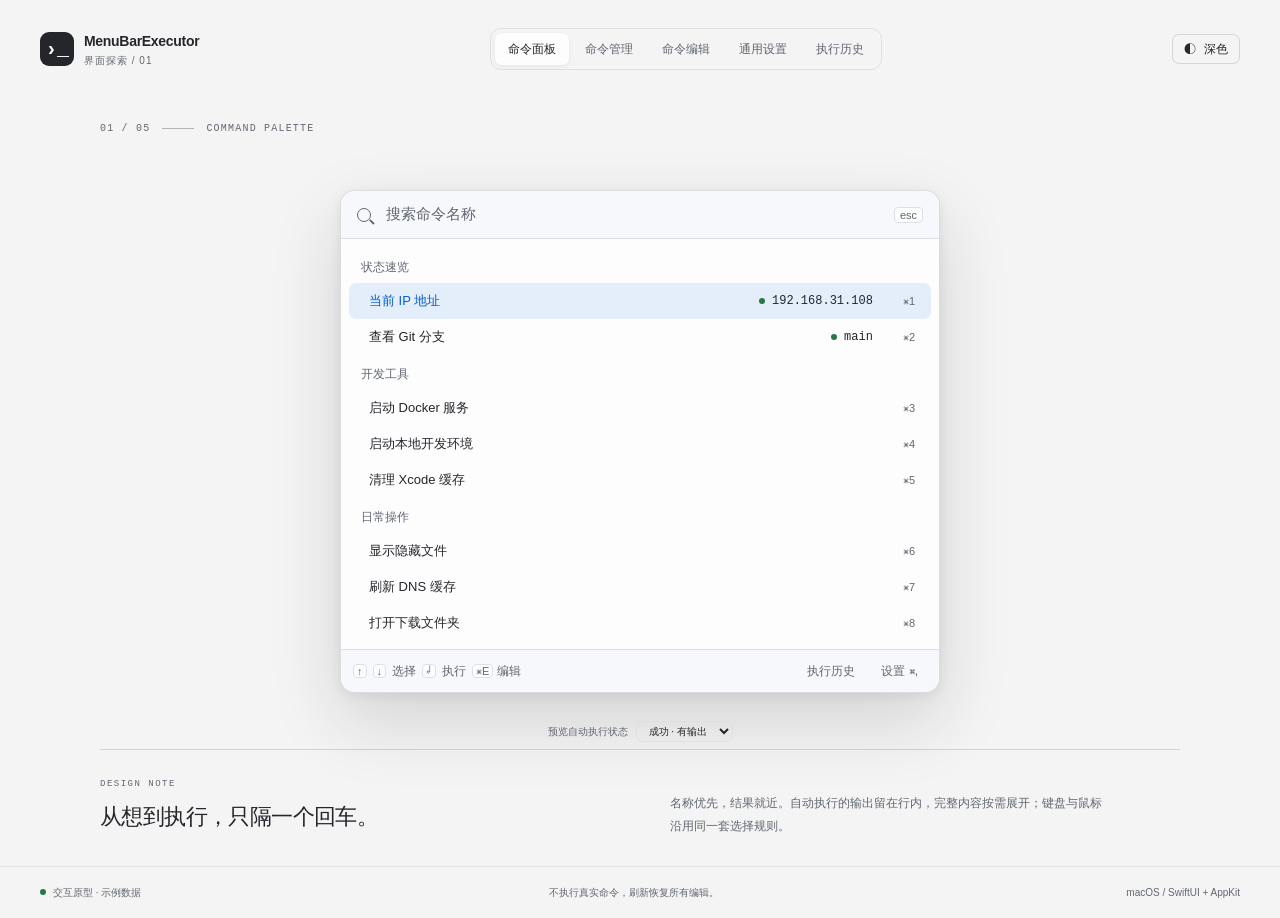
==== commit 2c958092: "feat: 增强拼音模糊搜索与执行闭环，精修多处界面细节 - 新增 CommandSearchMatcher，命令面板、命令管理与执行历史统一支持按命令名进行中文全拼/简拼与英文子序列匹配并高亮命中片" ====
--- a/.ryugi/artifacts/html/menu-bar-executor/index.html
+++ b/.ryugi/artifacts/html/menu-bar-executor/index.html
@@ -7,8 +7,8 @@
 <style>
 :root{color-scheme:light;--desktop:#f4f4f4;--paper:#fdfdfe;--chrome:#eff1f4;--subtle:#f5f6f8;--material:#f6f8fb;--line:#dce0e6;--text:#24262b;--muted:#626772;--blue:#0068e8;--selection:#e4edfa;--selected-text:#005ecb;--green:#267748;--red:#be3c36;--shadow:0 28px 70px #18181b26,0 3px 12px #18181b12;--mono:ui-monospace,"SF Mono",Menlo,monospace}
 [data-theme="dark"]{color-scheme:dark;--desktop:#171717;--paper:#292b30;--chrome:#25272c;--subtle:#222429;--material:#25272c;--line:#404249;--text:#f0f1f4;--muted:#acb1ba;--blue:#83b9ff;--selection:#30455f;--selected-text:#83b9ff;--green:#8cd9ac;--red:#ff9d97;--shadow:0 28px 70px #0005,0 3px 12px #0003}
-*{box-sizing:border-box}body{margin:0;background:var(--desktop);color:var(--text);font:13px/1.5 -apple-system,"SF Pro Text","PingFang SC",sans-serif}button,input,textarea,select{font:inherit}button,a,input,textarea,select{-webkit-tap-highlight-color:transparent}button{cursor:pointer;color:inherit;border:1px solid var(--line);background:var(--paper);border-radius:7px;padding:5px 11px;white-space:nowrap}button:hover{background:var(--selection);color:var(--blue)}button:disabled{opacity:.4;cursor:default;background:var(--paper);color:var(--muted)}button:focus-visible,a:focus-visible{outline:2px solid var(--blue);outline-offset:3px}input,textarea,select{color:var(--text);background:var(--paper);border:1px solid var(--line);border-radius:7px;padding:8px 10px;min-width:0}input:focus,textarea:focus,select:focus{outline:2px solid var(--blue);outline-offset:1px}input[type="checkbox"]{accent-color:var(--blue)}input::placeholder{color:var(--muted)}h1,h2,h3,p{margin:0}a{color:inherit;text-decoration:none}.reviewbar{max-width:1440px;margin:auto;padding:28px 40px;display:flex;align-items:center;justify-content:space-between;gap:24px}.brand{display:flex;gap:10px;align-items:center;font-weight:650;font-size:14px;letter-spacing:-.3px}.brand small{display:block;font-size:10px;font-weight:400;letter-spacing:1px;color:var(--muted);margin-top:1px}.appmark{display:grid;place-items:center;width:34px;height:34px;border-radius:9px;background:var(--text);color:var(--paper);font:700 20px var(--mono)}nav{display:flex;gap:3px;padding:4px;border:1px solid color-mix(in srgb,var(--text) 10%,transparent);border-radius:11px}nav button{border:0;background:transparent;color:var(--muted);padding:7px 13px;font-size:12px}nav button.active{background:var(--paper);color:var(--text);box-shadow:0 1px 4px #0001}.theme{background:transparent;border-color:color-mix(in srgb,var(--text) 15%,transparent);display:flex;gap:8px;align-items:center;font-size:12px}main{max-width:1160px;margin:auto;padding:25px 40px 0}.caption{display:flex;align-items:center;gap:12px;font:10px var(--mono);letter-spacing:1.2px;color:var(--muted)}.caption-line{width:32px;height:1px;background:var(--muted);opacity:.45}.stage{min-height:615px;display:flex;justify-content:center;align-items:center;padding:32px 0;position:relative}.window{width:900px;max-width:100%;border:1px solid color-mix(in srgb,var(--text) 15%,transparent);background:var(--paper);border-radius:15px;overflow:hidden;box-shadow:var(--shadow)}.windowbar{background:var(--material);height:55px;display:flex;align-items:center;padding:0 19px;gap:20px;border-bottom:1px solid var(--line)}.traffic{display:flex;gap:7px;flex-shrink:0}.traffic i{width:11px;height:11px;border-radius:50%;background:#ff6058;border:1px solid #0001}.traffic i:nth-child(2){background:#febc2e}.traffic i:nth-child(3){background:#29c840}.windowtitle{font-weight:600}.windowtabs{display:flex;gap:2px;background:var(--chrome);border-radius:8px;padding:3px;margin-left:auto}.windowtabs button{border:0;background:transparent;padding:4px 22px;color:var(--muted);font-size:12px}.windowtabs button.active{background:var(--paper);color:var(--text);box-shadow:0 1px 3px #0001}.windowfoot{display:flex;align-items:center;gap:10px;justify-content:space-between;padding:10px 20px;background:var(--chrome);border-top:1px solid var(--line);font-size:12px;color:var(--muted)}.muted{color:var(--muted)}.mono{font-family:var(--mono)}.row{display:flex;align-items:center;gap:8px}.spread{justify-content:space-between}.grow{flex:1;min-width:0}.primary{background:#0068e8;color:white;border-color:#0068e8;box-shadow:inset 0 1px #ffffff25}.primary:hover{background:#005ac9;color:#fff}.danger{color:var(--red)}.quiet{background:transparent;border-color:transparent}.tag{font-size:12px;font-weight:400;color:var(--muted);background:var(--subtle);border:1px solid transparent;padding:1px 5px;border-radius:4px;white-space:nowrap}kbd{font:11px -apple-system,sans-serif;white-space:nowrap;color:var(--muted);border:1px solid var(--line);border-radius:4px;padding:1px 5px;background:var(--paper)}.dot{display:inline-block;width:6px;height:6px;border-radius:100%;background:var(--green);flex-shrink:0}.dot.failed{background:var(--red)}.dot.loading{background:var(--muted)}.palette{width:600px;border-radius:15px}.palette-search{height:48px;display:flex;align-items:center;gap:12px;padding:0 16px;background:var(--material);border-bottom:1px solid var(--line)}.search-symbol{width:14px;height:14px;border:1.7px solid var(--muted);border-radius:50%;position:relative;flex-shrink:0;margin-right:3px}.search-symbol:after{content:"";position:absolute;width:6px;height:1.7px;background:var(--muted);right:-5px;bottom:-2px;transform:rotate(45deg)}.palette-search input{border:0;background:transparent;outline:none;box-shadow:none;font-size:15px;padding:0;flex:1;width:0}.clear{width:24px;height:24px;border:0;padding:0;color:var(--muted);background:transparent;display:grid;place-items:center;font-size:16px}.palette-list{padding:9px 8px 12px;max-height:min(410px,calc(100dvh - 133px));overflow:auto}.group-label{font-size:12px;color:var(--muted);font-weight:500;padding:10px 12px 7px;display:flex;align-items:center;gap:10px}.group-label:after{display:none}.palette-row{height:36px;display:flex;align-items:center;border-radius:7px;padding-right:10px;gap:8px}.palette-row.selected{background:var(--selection)}.palette-row.selected .execute{color:var(--selected-text)}.palette-row.selected .result[data-result]:hover,.palette-row.selected .result[data-result]:focus-visible{color:var(--selected-text)}.execute{border:0;background:transparent!important;flex:1;min-width:0;text-align:left;overflow:hidden;text-overflow:ellipsis;padding:0 0 0 20px;height:36px}.palette-row:has(.result) .execute{flex-shrink:0;flex-basis:auto;max-width:calc(100% - 70px);margin-right:4px}.result{border:0;background:transparent!important;color:var(--text);font:12px var(--mono);display:flex;align-items:center;gap:7px;margin-left:auto;min-width:17px;flex-shrink:1;height:36px;padding:0 2px}.result[data-result]::after{content:"";width:6px;height:6px;border-top:1.5px solid currentColor;border-right:1.5px solid currentColor;transform:rotate(45deg);flex-shrink:0;opacity:0}.result[data-result]:hover,.result[data-result]:focus-visible{color:var(--blue)}.result[data-result]:hover::after,.result[data-result]:focus-visible::after{opacity:1}.result[data-result]:focus-visible{outline:2px solid var(--blue);outline-offset:0;border-radius:6px}.result span{overflow:hidden;text-overflow:ellipsis;white-space:nowrap}.palette-row kbd{background:transparent;border-color:transparent}.palette .windowfoot{padding:8px 12px;gap:6px;background:var(--material)}.palette .windowfoot button{font-size:12px;padding:3px 8px;border-color:transparent;background:transparent}.palette .windowfoot button:hover{background:var(--selection)}.palette-help{display:flex;align-items:center;gap:6px;font-size:12px}.palette-help kbd{padding:0 3px}.preview-state{position:absolute;bottom:7px;display:flex;align-items:center;gap:8px;font-size:10px;color:var(--muted)}.preview-state select{font-size:10px;padding:3px 8px;background:transparent}.toolbar{padding:15px 20px;display:flex;gap:12px;background:var(--material);align-items:center}.searchbox{display:flex;gap:9px;align-items:center;border:1px solid var(--line);border-radius:8px;background:var(--paper);height:34px;padding:0 12px;flex:1;min-width:0}.searchbox:focus-within{border-color:var(--blue);box-shadow:0 0 0 2px color-mix(in srgb,var(--blue) 15%,transparent)}.searchbox .search-symbol{width:11px;height:11px}.searchbox input{border:0;padding:0;outline:none;box-shadow:none;flex:1;width:0;font-size:12px}.countbar{padding:9px 20px;border-bottom:1px solid transparent;font-size:12px;color:var(--muted);display:flex;justify-content:space-between}.commands-workspace{display:flex;height:546px}.group-sidebar{width:224px;flex-shrink:0;background:var(--material);border-right:1px solid var(--line);display:flex;flex-direction:column}.group-sidebar-scroll{flex:1;min-height:0;overflow:auto;padding:8px}.sidebar-section{font-size:11px;font-weight:600;color:var(--muted);padding:10px 10px 5px;display:flex;align-items:center;justify-content:space-between}.sidebar-section:first-child{padding-top:6px}.sidebar-hint{font-weight:400;opacity:.75}.group-nav-item{display:flex;align-items:center;gap:7px;width:100%;min-height:34px;padding:5px 8px;border-radius:7px;cursor:pointer;user-select:none;border:1px solid transparent}.group-nav-item:hover{background:color-mix(in srgb,var(--text) 5%,transparent)}.group-nav-item.active{background:var(--selection);color:var(--selected-text)}.group-nav-item.dragging{opacity:.45}.group-nav-item.drag-over-reorder{border-top:2px solid var(--blue);border-radius:2px 2px 7px 7px}.group-nav-item.drag-over-reorder-after{border-bottom:2px solid var(--blue);border-radius:7px 7px 2px 2px}.group-nav-item.drag-over-receive{background:color-mix(in srgb,var(--blue) 16%,var(--paper));border:1.5px dashed var(--blue);color:var(--selected-text)}.grip{font-size:11px;color:var(--muted);opacity:.35;cursor:grab;width:12px;text-align:center;flex-shrink:0;letter-spacing:-1px}.group-nav-item:hover .grip,.group-nav-item.active .grip{opacity:.85}.group-nav-name{flex:1;min-width:0;overflow:hidden;text-overflow:ellipsis;white-space:nowrap;font-size:12.5px;font-weight:500}.group-nav-count{font-size:11px;color:var(--muted);padding:0 4px;flex-shrink:0}.group-nav-item.active .group-nav-count{color:var(--selected-text);opacity:.85}.group-nav-actions{display:none;align-items:center;gap:2px;flex-shrink:0}.group-nav-item:hover .group-nav-actions,.group-nav-item:focus-within .group-nav-actions{display:flex}.group-nav-item:hover .group-nav-count,.group-nav-item:focus-within .group-nav-count{display:none}.icon-mini{border:1px solid transparent;background:transparent;color:var(--muted);border-radius:5px;width:22px;height:22px;padding:0;display:grid;place-items:center;font-size:11px}.icon-mini:hover{background:var(--paper);border-color:var(--line);color:var(--blue)}.icon-mini.danger:hover{color:var(--red)}.rename-inline{flex:1;min-width:0;height:24px;padding:0 6px;border:1px solid var(--blue);border-radius:5px;background:var(--paper);color:var(--text);font-size:12px}.group-sidebar-foot{padding:8px;border-top:1px solid var(--line)}.add-group-btn{width:100%;height:30px;padding:0 10px;font-size:12px;display:flex;align-items:center;justify-content:center;gap:5px}.commands-main{flex:1;min-width:0;display:flex;flex-direction:column}.commands-main .toolbar{padding:13px 18px;border-bottom:1px solid var(--line)}.subbar{padding:9px 18px;display:flex;align-items:center;justify-content:space-between;font-size:12px;color:var(--muted);border-bottom:1px solid color-mix(in srgb,var(--line) 45%,transparent)}.subbar-title{display:flex;align-items:center;gap:8px;color:var(--text);font-weight:600;font-size:12.5px}.subbar-title small{font-weight:400;color:var(--muted);font-size:12px}.subbar button{border:0;background:transparent;color:var(--muted);font-size:12px;padding:2px 7px;border-radius:5px}.subbar button:hover{background:var(--selection);color:var(--blue)}.commands-scroll{flex:1;min-height:0;overflow:auto}.manage-group{font-size:12px;color:var(--muted);font-weight:600;padding:10px 18px 4px}.command-row{display:flex;gap:10px;align-items:center;padding:7px 18px 7px 14px;min-height:56px;border-bottom:1px solid color-mix(in srgb,var(--line) 32%,transparent);border-top:2px solid transparent;user-select:none}.command-row:hover{background:var(--subtle)}.command-row.dragging{opacity:.4}.command-row.drag-over{border-top-color:var(--blue)}.command-row.drag-over-after{border-bottom:2px solid var(--blue)}.cmd-grip{width:16px;text-align:center;color:var(--muted);opacity:.32;cursor:grab;font-size:12px;letter-spacing:-1px;flex-shrink:0}.command-row:hover .cmd-grip{opacity:.9}.command-row h3{font-size:13px;font-weight:500;display:flex;gap:8px;align-items:center}.command-row p{font:12px/1.5 var(--mono);color:var(--muted);white-space:nowrap;overflow:hidden;text-overflow:ellipsis;margin-top:3px}.command-row button{font-size:12px;padding:3px 8px;min-height:26px;background:transparent;border-color:transparent;color:var(--muted)}.command-row:hover button:not(:disabled),.command-row:focus-within button:not(:disabled){background:var(--paper);border-color:var(--line);color:var(--text)}.command-row button:not(:disabled):hover{background:var(--selection);color:var(--blue)}.design-note{border-top:1px solid color-mix(in srgb,var(--text) 16%,transparent);padding:22px 0 28px;display:grid;grid-template-columns:1fr 1fr;gap:60px;align-items:start}.eyebrow{font:9px var(--mono);letter-spacing:1.5px;color:var(--muted)}.design-note h1{font-size:22px;letter-spacing:-.6px;font-weight:550;margin-top:8px}.design-note p{max-width:440px;font-size:12px;line-height:1.9;color:var(--muted);padding-top:20px}.reviewfoot{padding:18px 40px;max-width:1440px;margin:auto;border-top:1px solid color-mix(in srgb,var(--text) 8%,transparent);display:flex;justify-content:space-between;gap:16px;font-size:10px;color:var(--muted)}.reviewfoot>span:first-child{display:flex;align-items:center;gap:7px}.settings-body{height:544px;overflow:auto;padding:18px 30px;background:var(--subtle)}.settings-section{margin-bottom:14px}.settings-section>h3{font-size:12px;font-weight:550;color:var(--muted);margin:0 0 6px 4px}.settings-box{border:1px solid var(--line);border-radius:11px;background:var(--paper);padding:0 16px}.setting{display:flex;align-items:center;justify-content:space-between;gap:24px;min-height:52px;padding:8px 0}.setting+.setting{border-top:1px solid var(--line)}.setting p{font-size:12px;line-height:1.55;color:var(--muted);margin-top:3px}.setting button,.setting select{font-size:12px}.switch{width:31px;height:19px;padding:2px;border-radius:20px;background:#7d8188;border:0;flex-shrink:0}.switch:before{content:"";display:block;width:15px;height:15px;border-radius:50%;background:white;box-shadow:0 1px 3px #0003}.switch[aria-checked="true"]{background:#0068e8}.switch[aria-checked="true"]:before{margin-left:12px}.switch:hover{background:#7d8188}.switch[aria-checked="true"]:hover{background:#005ac9}.path{font:10px var(--mono);color:var(--muted);padding:14px 0;border-top:1px solid var(--line);overflow-wrap:anywhere}.window[data-screen-label="执行历史"]{width:960px}.history-body{display:grid;grid-template-columns:280px minmax(0,1fr);height:520px}.history-empty{min-height:520px}.history-list{padding:8px;background:var(--material);border-right:1px solid var(--line);overflow:auto}.history-item{display:block;text-align:left;width:100%;border:0;background:transparent;border-radius:8px;padding:13px 12px;margin-bottom:3px}.history-item.active{background:var(--selection)}.history-item strong{display:flex;align-items:center;gap:8px;font-weight:500;font-size:12px;overflow:hidden}.history-item .name{overflow:hidden;text-overflow:ellipsis;white-space:nowrap}.history-item .fail{flex-shrink:0;font-size:12px;font-weight:500;color:var(--red)}.history-item time{display:block;font-size:12px;color:var(--muted);margin:7px 0 0 14px}.history-detail{padding:24px;overflow:auto}.history-detail h2{font-size:18px;font-weight:600;letter-spacing:-.4px}.meta{font-size:12px;display:flex;gap:12px;margin-top:9px;color:var(--muted)}.success{color:var(--green)}.detail-label{font-size:12px;color:var(--muted);margin-top:24px;margin-bottom:9px}.history-detail code{font:12px/1.7 var(--mono);overflow-wrap:anywhere}.output{font:12px/1.8 var(--mono);white-space:pre-wrap;overflow-wrap:anywhere;border:1px solid var(--line);background:var(--subtle);border-radius:7px;padding:15px;margin:8px 0;min-height:0;max-height:260px;overflow:auto}.history-detail .row button{font-size:12px}.empty{padding:58px 24px;text-align:center;color:var(--muted)}.empty strong{display:block;color:var(--text);font-size:15px;margin-bottom:6px;font-weight:500}.empty p{font-size:12px;margin-bottom:18px}.empty-icon{font:30px var(--mono);opacity:.55;margin-bottom:15px}.backdrop{position:fixed;inset:0;background:#111a224d;backdrop-filter:blur(5px);display:grid;place-items:center;padding:20px;z-index:20}.backdrop>section{min-width:0;max-width:calc(100vw - 40px)}.sheet{width:620px;max-width:100%;max-height:min(740px,calc(100dvh - 40px));background:var(--paper);border:1px solid var(--line);border-radius:14px;box-shadow:var(--shadow);display:flex;flex-direction:column;overflow:hidden}.sheet.inline{max-height:min(740px,calc(100dvh - 40px));box-shadow:none;border:0;border-radius:0;width:100%}.sheet-head{flex-shrink:0;padding:16px 24px;background:var(--material);border-bottom:1px solid var(--line)}.sheet-head h2{font-size:16px;font-weight:600}.sheet-head p{font-size:12px;color:var(--muted);margin-top:4px}.form-body{padding:16px 24px;overflow:auto;display:grid;gap:12px}.field{display:flex;flex-direction:column;gap:7px;font-size:12px;font-weight:550}.field input{font-weight:400;font-size:13px}.field textarea{resize:vertical;min-height:72px;font:13px/1.6 var(--mono)}.field-pair{display:grid;grid-template-columns:1fr 1.4fr;gap:16px}.option{display:flex;align-items:start;gap:9px;font-weight:400;font-size:12px}.option input{margin-top:3px}.option small{display:block;color:var(--muted);font-size:12px;line-height:1.5;margin-top:3px}.form-divider{height:1px;background:var(--line)}.form-foot{flex-shrink:0;display:flex;gap:8px;padding:14px 20px;background:var(--chrome);border-top:1px solid var(--line);align-items:center}.form-foot button{font-size:12px}.form-foot .primary{margin-left:auto}.editor-window{width:620px}.confirmation{width:380px}.confirmation .form-body{font-size:12px;line-height:1.8}.popover{position:fixed;z-index:30;width:360px;max-width:calc(100vw - 24px);background:var(--paper);border:1px solid var(--line);border-radius:11px;padding:16px;box-shadow:var(--shadow)}.popover h3{font-size:12px}.popover pre{font:12px/1.8 var(--mono);white-space:pre-wrap;overflow-wrap:anywhere;max-height:250px;overflow:auto;user-select:text}.popover button{font-size:12px}#toast{position:fixed;bottom:28px;left:50%;transform:translateX(-50%);background:var(--text);color:var(--paper);border-radius:9px;padding:10px 18px;box-shadow:0 4px 20px #0002;z-index:50;display:none;font-size:12px;max-width:90vw}#toast.visible{display:block}.closed{min-height:260px;display:grid;place-items:center}.editor-demo{padding:0!important}.editor-demo .sheet{max-height:550px}.small{font-size:12px;color:var(--muted)}
-@media(min-width:1450px){.stage{min-height:670px}}@media(max-width:900px){.reviewbar{padding:20px;flex-wrap:wrap;gap:16px}.reviewbar nav{order:3;width:100%;justify-content:center}main{padding:15px 24px 0}.stage{min-height:590px}.design-note{gap:24px}.reviewfoot{padding:18px 24px}.reviewfoot>span:last-child{display:none}.history-body{grid-template-columns:230px minmax(0,1fr)}}@media(max-width:540px){.palette-help{gap:4px}.windowfoot{gap:6px}}@media(max-width:600px){nav{gap:0}nav button{padding:7px 8px;font-size:11px}main{padding:12px}.stage{min-height:580px;padding:30px 0}.design-note{grid-template-columns:1fr;gap:5px;padding:18px 8px}.design-note p{padding-top:8px}.design-note h1{font-size:20px}.reviewfoot{padding:16px 20px;flex-wrap:wrap}.windowbar{gap:12px;padding:0 14px}.windowtabs button{padding:4px 12px}.toolbar{padding:12px;gap:8px;flex-wrap:wrap}.history-body{grid-template-columns:145px minmax(0,1fr)}.history-detail{padding:16px}.history-detail h2{font-size:15px}.history-item{padding:12px 7px}.history-item time{font-size:12px;margin-left:0}.settings-body{padding:20px 14px}.setting{gap:12px}.setting select{max-width:120px}.field-pair{grid-template-columns:1fr}.windowfoot{padding:10px 12px}.commands-workspace{flex-direction:column;height:auto}.group-sidebar{width:100%;border-right:0;border-bottom:1px solid var(--line);max-height:180px}.commands-scroll{max-height:360px}.command-row{padding:10px 14px}.command-row h3{flex-wrap:wrap;gap:3px}.form-body{padding:18px}.windowfoot>span{min-width:0}.windowfoot>span:last-child{font-size:12px}.history-detail .meta{flex-wrap:wrap;gap:4px}.reviewbar{padding:18px 16px}}
+*{box-sizing:border-box}body{margin:0;background:var(--desktop);color:var(--text);font:13px/1.5 -apple-system,"SF Pro Text","PingFang SC",sans-serif}button,input,textarea,select{font:inherit}button,a,input,textarea,select{-webkit-tap-highlight-color:transparent}button{cursor:pointer;color:inherit;border:1px solid var(--line);background:var(--paper);border-radius:7px;padding:5px 11px;white-space:nowrap}button:hover{background:var(--selection);color:var(--blue)}button:disabled{opacity:.4;cursor:default;background:var(--paper);color:var(--muted)}button:focus-visible,a:focus-visible{outline:2px solid var(--blue);outline-offset:3px}input,textarea,select{color:var(--text);background:var(--paper);border:1px solid var(--line);border-radius:7px;padding:8px 10px;min-width:0}input:focus,textarea:focus,select:focus{outline:2px solid var(--blue);outline-offset:1px}input[type="checkbox"]{accent-color:var(--blue)}input::placeholder{color:var(--muted)}h1,h2,h3,p{margin:0}a{color:inherit;text-decoration:none}.reviewbar{max-width:1440px;margin:auto;padding:28px 40px;display:flex;align-items:center;justify-content:space-between;gap:24px}.brand{display:flex;gap:10px;align-items:center;font-weight:650;font-size:14px;letter-spacing:-.3px}.brand small{display:block;font-size:10px;font-weight:400;letter-spacing:1px;color:var(--muted);margin-top:1px}.appmark{display:grid;place-items:center;width:34px;height:34px;border-radius:9px;background:var(--text);color:var(--paper);font:700 20px var(--mono)}nav{display:flex;gap:3px;padding:4px;border:1px solid color-mix(in srgb,var(--text) 10%,transparent);border-radius:11px}nav button{border:0;background:transparent;color:var(--muted);padding:7px 13px;font-size:12px}nav button.active{background:var(--paper);color:var(--text);box-shadow:0 1px 4px #0001}.theme{background:transparent;border-color:color-mix(in srgb,var(--text) 15%,transparent);display:flex;gap:8px;align-items:center;font-size:12px}main{max-width:1160px;margin:auto;padding:25px 40px 0}.caption{display:flex;align-items:center;gap:12px;font:10px var(--mono);letter-spacing:1.2px;color:var(--muted)}.caption-line{width:32px;height:1px;background:var(--muted);opacity:.45}.stage{min-height:615px;display:flex;justify-content:center;align-items:center;padding:32px 0;position:relative}.window{width:900px;max-width:100%;border:1px solid color-mix(in srgb,var(--text) 15%,transparent);background:var(--paper);border-radius:15px;overflow:hidden;box-shadow:var(--shadow)}.windowbar{background:var(--material);height:55px;display:flex;align-items:center;padding:0 19px;gap:20px;border-bottom:1px solid var(--line)}.traffic{display:flex;gap:7px;flex-shrink:0}.traffic i{width:11px;height:11px;border-radius:50%;background:#ff6058;border:1px solid #0001}.traffic i:nth-child(2){background:#febc2e}.traffic i:nth-child(3){background:#29c840}.windowtitle{font-weight:600}.windowtabs{display:flex;gap:2px;background:var(--chrome);border-radius:8px;padding:3px;margin-left:auto}.windowtabs button{border:0;background:transparent;padding:4px 22px;color:var(--muted);font-size:12px}.windowtabs button.active{background:var(--paper);color:var(--text);box-shadow:0 1px 3px #0001}.windowfoot{display:flex;align-items:center;gap:10px;justify-content:space-between;padding:10px 20px;background:var(--chrome);border-top:1px solid var(--line);font-size:12px;color:var(--muted)}.muted{color:var(--muted)}.mono{font-family:var(--mono)}.row{display:flex;align-items:center;gap:8px}.spread{justify-content:space-between}.grow{flex:1;min-width:0}.primary{background:#0068e8;color:white;border-color:#0068e8;box-shadow:inset 0 1px #ffffff25}.primary:hover{background:#005ac9;color:#fff}.danger{color:var(--red)}.quiet{background:transparent;border-color:transparent}.tag{font-size:12px;font-weight:400;color:var(--muted);background:var(--subtle);border:1px solid transparent;padding:1px 5px;border-radius:4px;white-space:nowrap}kbd{font:11px -apple-system,sans-serif;white-space:nowrap;color:var(--muted);border:1px solid var(--line);border-radius:4px;padding:1px 5px;background:var(--paper)}.dot{display:inline-block;width:6px;height:6px;border-radius:100%;background:var(--green);flex-shrink:0}.dot.failed{background:var(--red)}.dot.loading{width:10px;height:10px;background:transparent;border:1.5px solid color-mix(in srgb,var(--muted) 32%,transparent);border-top-color:var(--muted);animation:spin .8s linear infinite}@keyframes spin{to{transform:rotate(360deg)}}mark.hl{background:transparent;color:var(--blue);font-weight:500}.palette-row.selected mark.hl,.history-item.active mark.hl{color:var(--selected-text)}.palette{width:600px;border-radius:15px}.palette-search{height:48px;display:flex;align-items:center;gap:12px;padding:0 16px;background:var(--material);border-bottom:1px solid var(--line)}.search-symbol{width:14px;height:14px;border:1.7px solid var(--muted);border-radius:50%;position:relative;flex-shrink:0;margin-right:3px}.search-symbol:after{content:"";position:absolute;width:6px;height:1.7px;background:var(--muted);right:-5px;bottom:-2px;transform:rotate(45deg)}.palette-search input{border:0;background:transparent;outline:none;box-shadow:none;font-size:15px;padding:0;flex:1;width:0}.clear{width:24px;height:24px;border:0;padding:0;color:var(--muted);background:transparent;display:grid;place-items:center;font-size:16px}.palette-list{padding:9px 8px 12px;max-height:min(410px,calc(100dvh - 133px));overflow:auto}.group-label{font-size:12px;color:var(--muted);font-weight:500;padding:10px 12px 7px;display:flex;align-items:center;gap:10px}.group-label:after{display:none}.palette-row{height:36px;display:flex;align-items:center;border-radius:7px;padding-right:10px;gap:8px}.palette-row.selected{background:var(--selection)}.palette-row.selected .execute{color:var(--selected-text)}.palette-row.selected .result[data-result]:hover,.palette-row.selected .result[data-result]:focus-visible{color:var(--selected-text)}.execute{border:0;background:transparent!important;flex:1;min-width:0;text-align:left;overflow:hidden;text-overflow:ellipsis;padding:0 0 0 20px;height:36px}.palette-row:has(.result) .execute{flex-shrink:0;flex-basis:auto;max-width:calc(100% - 70px);margin-right:4px}.result{border:0;background:transparent!important;color:var(--text);font:12px var(--mono);display:flex;align-items:center;gap:7px;margin-left:auto;min-width:17px;flex-shrink:1;height:36px;padding:0 2px}.result[data-result]::after{content:"";width:6px;height:6px;border-top:1.5px solid currentColor;border-right:1.5px solid currentColor;transform:rotate(45deg);flex-shrink:0;opacity:0}.result[data-result]:hover,.result[data-result]:focus-visible{color:var(--blue)}.result[data-result]:hover::after,.result[data-result]:focus-visible::after{opacity:1}.result[data-result]:focus-visible{outline:2px solid var(--blue);outline-offset:0;border-radius:6px}.result span{overflow:hidden;text-overflow:ellipsis;white-space:nowrap}.palette-row kbd{background:transparent;border-color:transparent}.palette .windowfoot{padding:8px 12px;gap:6px;background:var(--material)}.palette .windowfoot button{font-size:12px;padding:3px 8px;border-color:transparent;background:transparent}.palette .windowfoot button:hover{background:var(--selection)}.palette-help{display:flex;align-items:center;gap:6px;font-size:12px}.palette-help kbd{padding:0 3px}.preview-state{position:absolute;bottom:7px;display:flex;align-items:center;gap:8px;font-size:10px;color:var(--muted)}.preview-state select{font-size:10px;padding:3px 8px;background:transparent}.toolbar{padding:15px 20px;display:flex;gap:12px;background:var(--material);align-items:center}.searchbox{display:flex;gap:9px;align-items:center;border:1px solid var(--line);border-radius:8px;background:var(--paper);height:34px;padding:0 12px;flex:1;min-width:0}.searchbox:focus-within{border-color:var(--blue);box-shadow:0 0 0 2px color-mix(in srgb,var(--blue) 15%,transparent)}.searchbox .search-symbol{width:11px;height:11px}.searchbox input{border:0;padding:0;outline:none;box-shadow:none;flex:1;width:0;font-size:12px}.countbar{padding:9px 20px;border-bottom:1px solid transparent;font-size:12px;color:var(--muted);display:flex;justify-content:space-between}.commands-workspace{display:flex;height:546px}.group-sidebar{width:224px;flex-shrink:0;background:var(--material);border-right:1px solid var(--line);display:flex;flex-direction:column}.group-sidebar-scroll{flex:1;min-height:0;overflow:auto;padding:8px}.sidebar-section{font-size:11px;font-weight:600;color:var(--muted);padding:10px 10px 5px;display:flex;align-items:center;justify-content:space-between}.sidebar-section:first-child{padding-top:6px}.sidebar-hint{font-weight:400;opacity:.75}.group-nav-item{display:flex;align-items:center;gap:7px;width:100%;min-height:34px;padding:5px 8px;border-radius:7px;cursor:pointer;user-select:none;border:1px solid transparent}.group-nav-item:hover{background:color-mix(in srgb,var(--text) 5%,transparent)}.group-nav-item.active{background:var(--selection);color:var(--selected-text)}.group-nav-item.is-hidden .group-nav-name,.group-nav-item.is-hidden .group-nav-count{opacity:.52}.group-nav-item.dragging{opacity:.45}.group-nav-item.drag-over-reorder{border-top:2px solid var(--blue);border-radius:2px 2px 7px 7px}.group-nav-item.drag-over-reorder-after{border-bottom:2px solid var(--blue);border-radius:7px 7px 2px 2px}.group-nav-item.drag-over-receive{background:color-mix(in srgb,var(--blue) 16%,var(--paper));border:1.5px dashed var(--blue);color:var(--selected-text)}.grip{font-size:11px;color:var(--muted);opacity:.35;cursor:grab;width:12px;text-align:center;flex-shrink:0;letter-spacing:-1px}.group-nav-item:hover .grip,.group-nav-item.active .grip{opacity:.85}.group-nav-name{flex:1;min-width:0;overflow:hidden;text-overflow:ellipsis;white-space:nowrap;font-size:12.5px;font-weight:500}.group-nav-count{font-size:11px;color:var(--muted);padding:0 4px;flex-shrink:0}.group-nav-item.active .group-nav-count{color:var(--selected-text);opacity:.85}.nav-hidden-eye{border:1px solid transparent;background:transparent;color:var(--muted);border-radius:5px;width:22px;height:22px;padding:0;display:grid;place-items:center;flex-shrink:0;opacity:.82}.group-nav-item.active .nav-hidden-eye{color:var(--selected-text)}.nav-hidden-eye:hover{background:var(--paper);border-color:var(--line);color:var(--blue);opacity:1}.group-nav-actions{display:none;align-items:center;gap:1px;flex-shrink:0}.group-nav-item:hover .group-nav-actions,.group-nav-item:focus-within .group-nav-actions{display:flex}.group-nav-item:hover .group-nav-count,.group-nav-item:focus-within .group-nav-count,.group-nav-item:hover .nav-hidden-eye,.group-nav-item:focus-within .nav-hidden-eye{display:none}.icon-mini{border:1px solid transparent;background:transparent;color:var(--muted);border-radius:5px;width:21px;height:21px;padding:0;display:grid;place-items:center;font-size:11px}.icon-mini:hover{background:var(--paper);border-color:var(--line);color:var(--blue)}.icon-mini.danger:hover{color:var(--red)}.icon-mini.active-hidden{color:var(--selected-text)}.rename-inline{flex:1;min-width:0;height:24px;padding:0 6px;border:1px solid var(--blue);border-radius:5px;background:var(--paper);color:var(--text);font-size:12px}.group-sidebar-foot{padding:8px;border-top:1px solid var(--line)}.add-group-btn{width:100%;height:30px;padding:0 10px;font-size:12px;display:flex;align-items:center;justify-content:center;gap:5px}.commands-main{flex:1;min-width:0;display:flex;flex-direction:column}.commands-main .toolbar{padding:13px 18px;border-bottom:1px solid var(--line)}.subbar{padding:9px 18px;display:flex;align-items:center;justify-content:space-between;font-size:12px;color:var(--muted);border-bottom:1px solid color-mix(in srgb,var(--line) 45%,transparent)}.subbar-title{display:flex;align-items:center;gap:8px;color:var(--text);font-weight:600;font-size:12.5px}.subbar-title small{font-weight:400;color:var(--muted);font-size:12px}.subbar button{border:0;background:transparent;color:var(--muted);font-size:12px;padding:2px 7px;border-radius:5px}.subbar button:hover{background:var(--selection);color:var(--blue)}.subbar button.danger:hover{color:var(--red)}.group-hidden-banner{padding:8px 18px;background:color-mix(in srgb,var(--selection) 42%,var(--subtle));border-bottom:1px solid var(--line);display:flex;align-items:center;justify-content:space-between;gap:12px;font-size:12px;color:var(--muted)}.group-hidden-banner .banner-left{display:flex;align-items:center;gap:8px;min-width:0}.group-hidden-banner button{font-size:11.5px;padding:3px 9px;border-radius:6px;flex-shrink:0}.commands-scroll{flex:1;min-height:0;overflow:auto}.manage-group{font-size:12px;color:var(--muted);font-weight:600;padding:10px 18px 4px;display:flex;align-items:center;gap:6px}.command-row{display:flex;gap:10px;align-items:center;padding:7px 18px 7px 14px;min-height:56px;border-bottom:1px solid color-mix(in srgb,var(--line) 32%,transparent);border-top:2px solid transparent;user-select:none}.command-row:hover{background:var(--subtle)}.command-row.cmd-hidden .grow,.command-row.inherited-hidden .grow{opacity:.52}.command-row.dragging{opacity:.4}.command-row.drag-over{border-top-color:var(--blue)}.command-row.drag-over-after{border-bottom:2px solid var(--blue)}.cmd-grip{width:16px;text-align:center;color:var(--muted);opacity:.32;cursor:grab;font-size:12px;letter-spacing:-1px;flex-shrink:0}.command-row:hover .cmd-grip{opacity:.9}.command-row h3{font-size:13px;font-weight:500;display:flex;gap:7px;align-items:center}.command-row p{font:12px/1.5 var(--mono);color:var(--muted);white-space:nowrap;overflow:hidden;text-overflow:ellipsis;margin-top:3px}.tag.paused{border:1px dashed var(--line);background:transparent;font-size:11px}.tag.hidden-badge{background:color-mix(in srgb,var(--muted) 14%,transparent);font-size:11px}.command-row button{font-size:12px;padding:3px 8px;min-height:26px;background:transparent;border-color:transparent;color:var(--muted)}.command-row .eye-row-btn,.command-row .row-icon-btn{padding:0 7px;display:inline-flex;align-items:center;opacity:0}.command-row .eye-row-btn.is-hidden-state{opacity:1}.command-row:hover .eye-row-btn,.command-row:focus-within .eye-row-btn,.command-row:hover .row-icon-btn,.command-row:focus-within .row-icon-btn{opacity:1}.command-row:hover button:not(:disabled),.command-row:focus-within button:not(:disabled){background:var(--paper);border-color:var(--line);color:var(--text)}.command-row button:not(:disabled):hover{background:var(--selection);color:var(--blue)}.hint-box{padding:8px 11px;border-radius:7px;background:var(--subtle);border:1px solid var(--line);font-size:12px;color:var(--muted);line-height:1.5}.hint-box strong{color:var(--text);font-weight:500}.design-note{border-top:1px solid color-mix(in srgb,var(--text) 16%,transparent);padding:22px 0 28px;display:grid;grid-template-columns:1fr 1fr;gap:60px;align-items:start}.eyebrow{font:9px var(--mono);letter-spacing:1.5px;color:var(--muted)}.design-note h1{font-size:22px;letter-spacing:-.6px;font-weight:550;margin-top:8px}.design-note p{max-width:440px;font-size:12px;line-height:1.9;color:var(--muted);padding-top:20px}.reviewfoot{padding:18px 40px;max-width:1440px;margin:auto;border-top:1px solid color-mix(in srgb,var(--text) 8%,transparent);display:flex;justify-content:space-between;gap:16px;font-size:10px;color:var(--muted)}.reviewfoot>span:first-child{display:flex;align-items:center;gap:7px}.settings-body{height:544px;overflow:auto;padding:18px 30px;background:var(--subtle)}.settings-section{margin-bottom:14px}.settings-section>h3{font-size:12px;font-weight:550;color:var(--muted);margin:0 0 6px 4px}.settings-box{border:1px solid var(--line);border-radius:11px;background:var(--paper);padding:0 16px}.setting{display:flex;align-items:center;justify-content:space-between;gap:24px;min-height:52px;padding:8px 0}.setting+.setting{border-top:1px solid var(--line)}.setting p{font-size:12px;line-height:1.55;color:var(--muted);margin-top:3px}.setting button,.setting select{font-size:12px}.switch{width:31px;height:19px;padding:2px;border-radius:20px;background:#7d8188;border:0;flex-shrink:0}.switch:before{content:"";display:block;width:15px;height:15px;border-radius:50%;background:white;box-shadow:0 1px 3px #0003}.switch[aria-checked="true"]{background:#0068e8}.switch[aria-checked="true"]:before{margin-left:12px}.switch:hover{background:#7d8188}.switch[aria-checked="true"]:hover{background:#005ac9}.path-row{display:flex;align-items:center;justify-content:space-between;gap:12px;padding:10px 0;border-top:1px solid var(--line)}.path{font:12px var(--mono);color:var(--muted);overflow:hidden;text-overflow:ellipsis;white-space:nowrap}.window[data-screen-label="执行历史"]{width:960px}.history-body{display:grid;grid-template-columns:280px minmax(0,1fr);height:520px}.history-empty{min-height:520px}.history-list{padding:8px;background:var(--material);border-right:1px solid var(--line);overflow:auto}.history-item{display:block;text-align:left;width:100%;border:0;background:transparent;border-radius:8px;padding:13px 12px;margin-bottom:3px}.history-item.active{background:var(--selection)}.history-item.active .name{color:var(--selected-text)}.history-item strong{display:flex;align-items:center;gap:8px;font-weight:500;font-size:12px;overflow:hidden}.history-item .name{overflow:hidden;text-overflow:ellipsis;white-space:nowrap}.history-item .fail{flex-shrink:0;font-size:12px;font-weight:500;color:var(--red)}.history-item time{display:block;font-size:12px;color:var(--muted);margin:7px 0 0 14px}.history-detail{padding:24px;overflow:auto}.history-detail h2{font-size:18px;font-weight:600;letter-spacing:-.4px}.meta{font-size:12px;display:flex;gap:12px;margin-top:9px;color:var(--muted)}.success{color:var(--green)}.detail-label{font-size:12px;color:var(--muted);margin-top:20px;margin-bottom:8px}.history-cmd-box{font:12px/1.6 var(--mono);white-space:pre-wrap;overflow-wrap:anywhere;border:1px solid var(--line);background:var(--subtle);border-radius:7px;padding:12px;margin:0}.output{font:12px/1.8 var(--mono);white-space:pre-wrap;overflow-wrap:anywhere;border:1px solid var(--line);background:var(--subtle);border-radius:7px;padding:15px;margin:8px 0;min-height:0;max-height:260px;overflow:auto}.history-detail .row button{font-size:12px}.empty{padding:58px 24px;text-align:center;color:var(--muted)}.empty strong{display:block;color:var(--text);font-size:15px;margin-bottom:6px;font-weight:500}.empty p{font-size:12px;margin-bottom:18px}.empty-icon{font:30px var(--mono);opacity:.55;margin-bottom:15px}.backdrop{position:fixed;inset:0;background:#111a224d;backdrop-filter:blur(5px);display:grid;place-items:center;padding:20px;z-index:20}.backdrop>section{min-width:0;max-width:calc(100vw - 40px)}.sheet{width:620px;max-width:100%;max-height:min(740px,calc(100dvh - 40px));background:var(--paper);border:1px solid var(--line);border-radius:14px;box-shadow:var(--shadow);display:flex;flex-direction:column;overflow:hidden}.sheet.inline{max-height:min(740px,calc(100dvh - 40px));box-shadow:none;border:0;border-radius:0;width:100%}.sheet-head{flex-shrink:0;padding:16px 24px;background:var(--material);border-bottom:1px solid var(--line)}.sheet-head h2{font-size:16px;font-weight:600}.sheet-head p{font-size:12px;color:var(--muted);margin-top:4px}.form-body{padding:16px 24px;overflow:auto;display:grid;gap:12px}.field{display:flex;flex-direction:column;gap:7px;font-size:12px;font-weight:550}.field input{font-weight:400;font-size:13px}.field input:focus{border-color:var(--blue);outline:none}.combobox{position:relative;display:flex;align-items:center}.combobox input{width:100%;padding-right:30px}.combo-toggle{position:absolute;right:1px;top:1px;bottom:1px;width:28px;border:0;border-radius:0 6px 6px 0;background:transparent;color:var(--muted);padding:0;display:grid;place-items:center;font-size:11px}.combo-toggle:hover{background:var(--selection);color:var(--blue)}.combo-menu{position:fixed;z-index:35;background:var(--paper);border:1px solid var(--line);border-radius:8px;padding:4px;box-shadow:var(--shadow);max-height:200px;overflow:auto}.combo-option{display:flex;align-items:center;justify-content:space-between;width:100%;text-align:left;border:0;background:transparent;border-radius:5px;padding:6px 9px;font-size:12.5px;color:var(--text)}.combo-option:hover,.combo-option.active{background:var(--selection);color:var(--selected-text)}.field textarea{resize:vertical;min-height:86px;font:13px/1.6 var(--mono)}.field textarea:focus{border-color:var(--blue);outline:none}.field-pair{display:grid;grid-template-columns:1fr 1.4fr;gap:16px}.option{display:flex;align-items:start;gap:9px;font-weight:400;font-size:12px}.option input{margin-top:3px}.option small{display:block;color:var(--muted);font-size:12px;line-height:1.5;margin-top:3px}.form-divider{height:1px;background:var(--line)}.form-foot{flex-shrink:0;display:flex;gap:8px;padding:14px 20px;background:var(--chrome);border-top:1px solid var(--line);align-items:center}.form-foot button{font-size:12px}.form-foot .primary{margin-left:auto}.editor-window{width:620px}.confirmation{width:380px}.confirmation .form-body{font-size:12px;line-height:1.8}.popover{position:fixed;z-index:30;width:360px;max-width:calc(100vw - 24px);background:var(--paper);border:1px solid var(--line);border-radius:11px;padding:16px;box-shadow:var(--shadow)}.popover h3{font-size:12px}.popover pre{font:12px/1.8 var(--mono);white-space:pre-wrap;overflow-wrap:anywhere;max-height:250px;overflow:auto;user-select:text}.popover button{font-size:12px}#toast{position:fixed;bottom:28px;left:50%;transform:translateX(-50%);background:var(--text);color:var(--paper);border-radius:9px;padding:10px 18px;box-shadow:0 4px 20px #0002;z-index:50;display:none;font-size:12px;max-width:90vw}#toast.visible{display:block}.closed{min-height:260px;display:grid;place-items:center}.editor-demo{padding:0!important}.editor-demo .sheet{max-height:550px}.small{font-size:12px;color:var(--muted)}
+@media(min-width:1450px){.stage{min-height:670px}}@media(max-width:900px){.reviewbar{padding:20px;flex-wrap:wrap;gap:16px}.reviewbar nav{order:3;width:100%;justify-content:center}main{padding:15px 24px 0}.stage{min-height:590px}.design-note{gap:24px}.reviewfoot{padding:18px 24px}.reviewfoot>span:last-child{display:none}.history-body{grid-template-columns:230px minmax(0,1fr)}}@media(max-width:540px){.palette-help{gap:4px}.palette-help .wide-only{display:none}.windowfoot{gap:6px}}@media(max-width:600px){nav{gap:0}nav button{padding:7px 8px;font-size:11px}main{padding:12px}.stage{min-height:580px;padding:30px 0}.design-note{grid-template-columns:1fr;gap:5px;padding:18px 8px}.design-note p{padding-top:8px}.design-note h1{font-size:20px}.reviewfoot{padding:16px 20px;flex-wrap:wrap}.windowbar{gap:12px;padding:0 14px}.windowtabs button{padding:4px 12px}.toolbar{padding:12px;gap:8px;flex-wrap:wrap}.history-body{grid-template-columns:145px minmax(0,1fr)}.history-detail{padding:16px}.history-detail h2{font-size:15px}.history-item{padding:12px 7px}.history-item time{font-size:12px;margin-left:0}.settings-body{padding:20px 14px}.setting{gap:12px}.setting select{max-width:120px}.field-pair{grid-template-columns:1fr}.windowfoot{padding:10px 12px}.commands-workspace{flex-direction:column;height:auto}.group-sidebar{width:100%;border-right:0;border-bottom:1px solid var(--line);max-height:180px}.commands-scroll{max-height:360px}.command-row{padding:10px 14px}.command-row h3{flex-wrap:wrap;gap:3px}.form-body{padding:18px}.windowfoot>span{min-width:0}.windowfoot>span:last-child{font-size:12px}.history-detail .meta{flex-wrap:wrap;gap:4px}.reviewbar{padding:18px 16px}}
 
 </style>
 </head>
@@ -32,16 +32,21 @@
 <script>
 'use strict';
 const seedCommands = [
-  {id:1,name:'当前 IP 地址',command:'ipconfig getifaddr en0',group:'状态速览',auto:true,direct:true,notify:false,output:'192.168.31.108'},
-  {id:2,name:'查看 Git 分支',command:'git branch --show-current',group:'状态速览',auto:true,direct:false,notify:false,directory:'~/Developer/menu-bar-executor',output:'main'},
-  {id:3,name:'启动 Docker 服务',command:'open -a Docker',group:'开发工具',auto:false,direct:true,notify:true,output:''},
-  {id:4,name:'启动本地开发环境',command:'docker compose up -d',group:'开发工具',auto:false,direct:false,notify:true,directory:'~/Developer/workspace',output:'Container workspace-db  Started\nContainer workspace-app  Started'},
-  {id:5,name:'清理 Xcode 缓存',command:'rm -rf ~/Library/Developer/Xcode/DerivedData/*',group:'开发工具',auto:false,direct:true,notify:true,output:''},
-  {id:6,name:'显示隐藏文件',command:'defaults write com.apple.finder AppleShowAllFiles -bool true\nkillall Finder',group:'日常操作',auto:false,direct:true,notify:true,output:''},
-  {id:7,name:'刷新 DNS 缓存',command:'sudo dscacheutil -flushcache',group:'日常操作',auto:false,direct:true,notify:true,output:'sudo: a terminal is required to read the password',failed:true},
-  {id:8,name:'打开下载文件夹',command:'open ~/Downloads',group:'日常操作',auto:false,direct:true,notify:false,output:''}
+  {id:1,name:'当前 IP 地址',command:'ipconfig getifaddr en0',group:'状态速览',auto:true,direct:true,notify:false,hidden:false,output:'192.168.31.108'},
+  {id:2,name:'查看 Git 分支',command:'git branch --show-current',group:'状态速览',auto:true,direct:false,notify:false,hidden:false,directory:'~/Developer/menu-bar-executor',output:'main'},
+  {id:3,name:'启动 Docker 服务',command:'open -a Docker',group:'开发工具',auto:false,direct:true,notify:true,hidden:false,output:''},
+  {id:4,name:'启动本地开发环境',command:'docker compose up -d',group:'开发工具',auto:false,direct:false,notify:true,hidden:false,directory:'~/Developer/workspace',output:'Container workspace-db  Started\nContainer workspace-app  Started'},
+  {id:5,name:'清理 Xcode 缓存',command:'rm -rf ~/Library/Developer/Xcode/DerivedData/*',group:'开发工具',auto:false,direct:true,notify:true,hidden:false,output:''},
+  {id:6,name:'显示隐藏文件',command:'defaults write com.apple.finder AppleShowAllFiles -bool true\nkillall Finder',group:'日常操作',auto:false,direct:true,notify:true,hidden:false,output:''},
+  {id:7,name:'刷新 DNS 缓存',command:'sudo dscacheutil -flushcache',group:'日常操作',auto:false,direct:true,notify:true,hidden:false,output:'sudo: a terminal is required to read the password',failed:true},
+  {id:8,name:'打开下载文件夹',command:'open ~/Downloads',group:'日常操作',auto:false,direct:true,notify:false,hidden:false,output:''}
 ];
-let commands=structuredClone(seedCommands),groupOrder=['状态速览','开发工具','日常操作'];
+const EYE_SVG='<svg width="13" height="13" viewBox="0 0 24 24" fill="none" stroke="currentColor" stroke-width="1.9" stroke-linecap="round" stroke-linejoin="round" aria-hidden="true"><path d="M2.062 12.348a1 1 0 0 1 0-.696 10.75 10.75 0 0 1 19.876 0 1 1 0 0 1 0 .696 10.75 10.75 0 0 1-19.876 0"/><circle cx="12" cy="12" r="3"/></svg>';
+const EYE_OFF_SVG='<svg width="13" height="13" viewBox="0 0 24 24" fill="none" stroke="currentColor" stroke-width="1.9" stroke-linecap="round" stroke-linejoin="round" aria-hidden="true"><path d="M10.733 5.076a10.744 10.744 0 0 1 11.205 6.575 1 1 0 0 1 0 .696 10.747 10.747 0 0 1-1.444 2.49"/><path d="M14.084 14.158a3 3 0 0 1-4.242-4.242"/><path d="M17.479 17.499a10.75 10.75 0 0 1-15.417-5.151 1 1 0 0 1 0-.696 10.75 10.75 0 0 1 4.446-5.143"/><path d="m2 2 20 20"/></svg>';
+const PLAY_SVG='<svg width="11" height="11" viewBox="0 0 24 24" fill="currentColor" aria-hidden="true"><polygon points="6 4 20 12 6 20 6 4"/></svg>';
+const COPY_SVG='<svg width="12" height="12" viewBox="0 0 24 24" fill="none" stroke="currentColor" stroke-width="1.9" stroke-linecap="round" stroke-linejoin="round" aria-hidden="true"><rect x="9" y="9" width="13" height="13" rx="2"/><path d="M5 15H4a2 2 0 0 1-2-2V4a2 2 0 0 1 2-2h9a2 2 0 0 1 2 2v1"/></svg>';
+const PINYIN_MAP={当:'dang',前:'qian',地:'di',址:'zhi',查:'cha',看:'kan',分:'fen',支:'zhi',启:'qi',动:'dong',服:'fu',务:'wu',本:'ben',开:'kai',发:'fa',环:'huan',境:'jing',清:'qing',理:'li',缓:'huan',存:'cun',显:'xian',示:'shi',隐:'yin',藏:'cang',文:'wen',件:'jian',刷:'shua',新:'xin',打:'da',下:'xia',载:'zai',夹:'jia',副:'fu'};
+let commands=structuredClone(seedCommands),groupOrder=['状态速览','开发工具','日常操作'],hiddenGroups=new Set(),hideUngrouped=false;
 let records=[
  {id:101,name:'启动本地开发环境',command:'docker compose up -d',success:true,time:'今天 10:42:08',output:'Container workspace-db  Started\nContainer workspace-app  Started'},
  {id:102,name:'刷新 DNS 缓存',command:'sudo dscacheutil -flushcache',success:false,time:'今天 10:38:51',output:'sudo: a terminal is required to read the password'},
@@ -62,60 +67,84 @@
 const $=s=>document.querySelector(s);
 const escapeHTML=value=>String(value??'').replace(/[&<>"']/g,c=>({'&':'&amp;','<':'&lt;','>':'&gt;','"':'&quot;',"'":'&#39;'}[c]));
 const traffic='<div class="traffic" aria-hidden="true"><i></i><i></i><i></i></div>';
+const isGroupHidden=g=>(!g||g==='__UNGROUPED__')?hideUngrouped:hiddenGroups.has(g);
+const isCommandEffectiveHidden=c=>!!c.hidden||isGroupHidden(c.group||'__UNGROUPED__');
 const managedGroups=()=>{const seen=new Set(),ordered=[];for(const g of groupOrder){if(g&&!seen.has(g)){seen.add(g);ordered.push(g)}}for(const c of commands){if(c.group&&!seen.has(c.group)){seen.add(c.group);ordered.push(c.group)}}return ordered};
-const groups=()=>{const appeared=[...new Set(commands.map(c=>c.group||'未分组'))];if(!groupOrder.length)return appeared;const named=appeared.filter(g=>g!=='未分组'),ordered=groupOrder.filter(g=>named.includes(g)),remaining=named.filter(g=>!ordered.includes(g));return appeared.includes('未分组')?[...ordered,...remaining,'未分组']:[...ordered,...remaining]};
-function filtered(){return groups().flatMap(group=>commands.filter(c=>(c.group||'未分组')===group&&c.name.toLocaleLowerCase().includes(query.toLocaleLowerCase())))}
+const pruneHiddenGroups=()=>{const valid=new Set(managedGroups());for(const g of [...hiddenGroups]){if(!valid.has(g))hiddenGroups.delete(g)}};
+const groupKeys=()=>{const appeared=[...new Set(commands.map(c=>c.group||''))];if(!groupOrder.length)return appeared;const named=appeared.filter(g=>g!==''),ordered=groupOrder.filter(g=>named.includes(g)),remaining=named.filter(g=>!ordered.includes(g));return appeared.includes('')?[...ordered,...remaining,'']:[...ordered,...remaining]};
+function matchNameIndices(text,rawQuery){const trimmed=rawQuery.trim();if(!trimmed)return [];const low=text.toLocaleLowerCase(),qLow=trimmed.toLocaleLowerCase(),idx=low.indexOf(qLow);if(idx>=0)return Array.from({length:trimmed.length},(_,k)=>idx+k);const q=qLow.replace(/\s+/g,'');if(!q)return null;const chars=[...text],tokens=chars.map(ch=>({low:ch.toLocaleLowerCase(),py:PINYIN_MAP[ch]||''}));const memo=new Map();const solve=(i,j,mode)=>{if(j===q.length)return {score:0,ids:[]};if(i===tokens.length)return null;const key=i+','+j+','+mode;if(memo.has(key))return memo.get(key);let best=null;const t=tokens[i],opts=[];if(q[j]===t.low)opts.push([1,true]);if(t.py){let k=0;while(k<t.py.length&&j+k<q.length&&q[j+k]===t.py[k])k++;for(let l=k;l>=1;l--)if(!opts.some(o=>o[0]===l))opts.push([l,false])}for(const[len,lit]of opts){const rest=solve(i+1,j+len,1);if(!rest)continue;const s=rest.score+10+(lit?12:0)+(mode===1?28:0)+(t.py&&len===t.py.length?6:0);const cand={score:s,ids:[i,...rest.ids]};if(!best||cand.score>best.score)best=cand}const skip=solve(i+1,j,mode===0?0:2);if(skip){const cand={score:skip.score-(mode===0?0:4),ids:skip.ids};if(!best||cand.score>best.score)best=cand}memo.set(key,best);return best};const res=solve(0,0,0);return res?res.ids:null}
+function matchesName(text,rawQuery){return matchNameIndices(text,rawQuery)!==null}
+function highlightName(text,rawQuery){const ids=matchNameIndices(text,rawQuery);if(!ids||!ids.length)return escapeHTML(text);const set=new Set(ids),chars=[...text];let out='',inMark=false;for(let i=0;i<chars.length;i++){const m=set.has(i);if(m&&!inMark){out+='<mark class="hl">';inMark=true}else if(!m&&inMark){out+='</mark>';inMark=false}out+=escapeHTML(chars[i])}return inMark?out+'</mark>':out}
+function filtered(){return groupKeys().flatMap(group=>commands.filter(c=>(c.group||'')===group&&matchesName(c.name,query)))}
+function visibleFiltered(){return filtered().filter(c=>!isCommandEffectiveHidden(c))}
 function toast(message){$('#toast').textContent=message;$('#toast').classList.add('visible');clearTimeout(toast.timer);toast.timer=setTimeout(()=>$('#toast').classList.remove('visible'),2600)}
 function searchbox(value,id){return `<div class="searchbox"><span class="search-symbol" aria-hidden="true"></span><input id="${id}" placeholder="搜索命令名称" aria-label="搜索命令名称" value="${escapeHTML(value)}">${value?'<button class="clear" data-action="clearSearch" aria-label="清空搜索">×</button>':''}</div>`}
 function windowbar(title,tabs=false){return `<header class="windowbar">${traffic}<span class="windowtitle">${title}</span>${tabs?`<div class="windowtabs" aria-label="设置标签"><button data-page="commands" class="${page==='commands'?'active':''}">命令</button><button data-page="general" class="${page==='general'?'active':''}">通用</button></div>`:''}</header>`}
 function empty(title,detail,action,label){return `<div class="empty"><div class="empty-icon" aria-hidden="true">›_</div><strong>${escapeHTML(title)}</strong><p>${escapeHTML(detail)}</p><button data-action="${escapeHTML(action)}">${escapeHTML(label)}</button></div>`}
 function palette(){
  if(closed)return `<div class="closed">${empty('命令面板已关闭','正式版本可用全局快捷键再次呼出。','reopen','重新打开面板')}</div>`;
- const list=filtered();selected=Math.max(0,Math.min(selected,list.length-1));
+ const visibleAll=commands.filter(c=>!isCommandEffectiveHidden(c));
+ const list=visibleFiltered();selected=Math.max(0,Math.min(selected,list.length-1));
  let previousGroup=null;
  const rows=list.map((c,index)=>{const group=c.group||'未分组';let heading=previousGroup!==group?`<div class="group-label">${escapeHTML(group)}</div>`:'';previousGroup=group;
  const output=autoState==='loading'?'正在执行…':autoState==='failed'?'执行失败':autoState==='empty'?'无输出':(c.output||'无输出');
  const canView=c.auto&&autoState!=='loading'&&autoState!=='empty'&&(autoState==='failed'||!!c.output);
- return heading+`<div class="palette-row ${selected===index?'selected':''}" data-index="${index}"><button class="execute" data-execute="${c.id}" title="${escapeHTML(c.name)}">${escapeHTML(c.name)}</button>${c.auto?`<${canView?'button':'div'} class="result" ${canView?`data-result="${c.id}" aria-label="查看${escapeHTML(c.name)}的结果" title="查看结果"`:''}><i class="dot ${autoState==='failed'?'failed':autoState==='loading'?'loading':''}"></i><span>${escapeHTML(output)}</span></${canView?'button':'div'}>`:''}${index<9?`<kbd>⌘${index+1}</kbd>`:''}</div>`}).join('');
- return `<div class="window palette" data-screen-label="命令面板"><div class="palette-search"><span class="search-symbol" aria-hidden="true"></span><input id="palette-search" aria-label="搜索命令名称" placeholder="搜索命令名称" autocomplete="off" value="${escapeHTML(query)}">${query?'<button class="clear" data-action="clearSearch" aria-label="清空搜索">×</button>':'<kbd>esc</kbd>'}</div><div class="palette-list">${rows||empty(commands.length?'没有匹配的命令':'还没有命令',commands.length?'试试其他名称，或清空搜索。':'添加一条常用命令，随时呼出执行。',commands.length?'clearSearch':'add',commands.length?'清空搜索':'添加命令')}</div><footer class="windowfoot"><div class="palette-help"><kbd>↑</kbd><kbd>↓</kbd><span>选择</span><kbd>↵</kbd><span>执行</span></div><div class="row"><button data-page="history">执行历史</button><button data-page="commands">设置 <span class="muted">⌘,</span></button></div></footer></div><label class="preview-state">预览自动执行状态<select id="auto-state"><option value="success">成功 · 有输出</option><option value="loading">执行中</option><option value="failed">失败</option><option value="empty">成功 · 无输出</option></select></label>`;
+ return heading+`<div class="palette-row ${selected===index?'selected':''}" data-index="${index}"><button class="execute" data-execute="${c.id}" title="${escapeHTML(c.name)}">${highlightName(c.name,query)}</button>${c.auto?`<${canView?'button':'div'} class="result" ${canView?`data-result="${c.id}" aria-label="查看${escapeHTML(c.name)}的结果" title="查看结果"`:''}><i class="dot ${autoState==='failed'?'failed':autoState==='loading'?'loading':''}"></i><span>${escapeHTML(output)}</span></${canView?'button':'div'}>`:''}${index<9?`<kbd>⌘${index+1}</kbd>`:''}</div>`}).join('');
+ const emptyView=!commands.length?empty('还没有命令','添加一条常用命令，随时呼出执行。','add','添加命令'):(!query&&!visibleAll.length?empty('所有命令均已隐藏','可在设置中重新显示分组或命令，隐藏的自动执行命令不会运行。','openSettings','打开设置'):empty('没有匹配的命令','试试其他名称，或清空搜索。','clearSearch','清空搜索'));
+ return `<div class="window palette" data-screen-label="命令面板"><div class="palette-search"><span class="search-symbol" aria-hidden="true"></span><input id="palette-search" aria-label="搜索命令名称" placeholder="搜索命令名称" autocomplete="off" value="${escapeHTML(query)}">${query?'<button class="clear" data-action="clearSearch" aria-label="清空搜索">×</button>':'<kbd>esc</kbd>'}</div><div class="palette-list">${rows||emptyView}</div><footer class="windowfoot"><div class="palette-help"><kbd>↑</kbd><kbd>↓</kbd><span>选择</span><kbd>↵</kbd><span>执行</span>${list.length?'<span class="wide-only" style="display:inline-flex;align-items:center;gap:4px"><kbd>⌘E</kbd><span>编辑</span></span>':''}</div><div class="row"><button data-page="history">执行历史</button><button data-page="commands">设置 <span class="muted">⌘,</span></button></div></footer></div><label class="preview-state">预览自动执行状态<select id="auto-state"><option value="success">成功 · 有输出</option><option value="loading">执行中</option><option value="failed">失败</option><option value="empty">成功 · 无输出</option></select></label>`;
 }
 function commandLibrary(){
  const named=managedGroups();
  if(selectedGroup!=='__UNGROUPED__'&&!named.includes(selectedGroup))selectedGroup=named.find(g=>commands.some(c=>c.group===g))||(commands.some(c=>!c.group)?'__UNGROUPED__':(named[0]||'__UNGROUPED__'));
  const q=query.trim().toLocaleLowerCase();
  const ungroupedCount=commands.filter(c=>!c.group).length;
+ const visibleCount=commands.filter(c=>!isCommandEffectiveHidden(c)).length;
+ const activeAuto=commands.filter(c=>c.auto&&!isCommandEffectiveHidden(c)).length;
+ const totalAuto=commands.filter(c=>c.auto).length;
  const sideGroups=named.map(g=>{
-  const active=!q&&selectedGroup===g,cnt=commands.filter(c=>c.group===g).length;
+  const active=!q&&selectedGroup===g,cnt=commands.filter(c=>c.group===g).length,hidden=hiddenGroups.has(g);
   if(renamingGroup===g)return `<div class="group-nav-item ${active?'active':''}"><span class="grip">⋮⋮</span><input class="rename-inline" id="group-rename-input" value="${escapeHTML(g)}" data-old="${escapeHTML(g)}" aria-label="重命名分组"></div>`;
-  return `<div class="group-nav-item ${active?'active':''}" draggable="true" data-group="${escapeHTML(g)}" data-select-group="${escapeHTML(g)}"><span class="grip" title="拖动调整分组顺序">⋮⋮</span><span class="group-nav-name" title="${escapeHTML(g)}">${escapeHTML(g)}</span><span class="group-nav-count">${cnt}</span><span class="group-nav-actions"><button class="icon-mini" type="button" data-rename-group="${escapeHTML(g)}" aria-label="重命名分组${escapeHTML(g)}" title="重命名">✎</button><button class="icon-mini danger" type="button" data-dissolve-group="${escapeHTML(g)}" aria-label="删除分组${escapeHTML(g)}" title="删除分组（命令移入未分组）">×</button></span></div>`;
+  return `<div class="group-nav-item ${active?'active':''} ${hidden?'is-hidden':''}" draggable="true" data-group="${escapeHTML(g)}" data-select-group="${escapeHTML(g)}"><span class="grip" title="拖动调整分组顺序">⋮⋮</span><span class="group-nav-name" title="${escapeHTML(g)}">${escapeHTML(g)}</span>${hidden?`<button class="nav-hidden-eye" type="button" data-toggle-group="${escapeHTML(g)}" aria-label="恢复显示分组${escapeHTML(g)}" title="点击恢复显示分组">${EYE_OFF_SVG}</button>`:''}<span class="group-nav-count">${cnt}</span><span class="group-nav-actions"><button class="icon-mini ${hidden?'active-hidden':''}" type="button" data-toggle-group="${escapeHTML(g)}" aria-label="${hidden?'显示':'隐藏'}分组${escapeHTML(g)}" title="${hidden?'显示分组':'隐藏分组（自动执行随之暂停）'}">${hidden?EYE_OFF_SVG:EYE_SVG}</button><button class="icon-mini" type="button" data-rename-group="${escapeHTML(g)}" aria-label="重命名分组${escapeHTML(g)}" title="重命名">✎</button><button class="icon-mini danger" type="button" data-dissolve-group="${escapeHTML(g)}" aria-label="删除分组${escapeHTML(g)}" title="删除分组（命令移入未分组）">×</button></span></div>`;
  }).join('');
  const createInput=creatingGroup?`<div class="group-nav-item"><span class="grip">⋮⋮</span><input class="rename-inline" id="new-group-input" placeholder="输入新分组名称" aria-label="新分组名称"></div>`:'';
  const ungroupedActive=!q&&selectedGroup==='__UNGROUPED__';
- const sidebar=`<aside class="group-sidebar" aria-label="分组列表"><div class="group-sidebar-scroll"><div class="sidebar-section"><span>分组</span><span class="sidebar-hint">拖动排序</span></div>${sideGroups}${createInput}<div class="sidebar-section"><span>默认</span><span class="sidebar-hint">固定末尾</span></div><div class="group-nav-item ${ungroupedActive?'active':''}" data-drop-group="__UNGROUPED__" data-select-group="__UNGROUPED__"><span class="grip" aria-hidden="true"></span><span class="group-nav-name muted">未分组</span><span class="group-nav-count">${ungroupedCount}</span></div></div><div class="group-sidebar-foot"><button class="add-group-btn" type="button" data-action="createGroup">＋ 新建分组</button></div></aside>`;
- const cmdRow=(c,allowDrag)=>`<div class="command-row" draggable="${allowDrag?'true':'false'}" data-cmd-id="${c.id}"><span class="cmd-grip" title="${allowDrag?'拖动排序或拖到左侧分组':''}">${allowDrag?'⋮⋮':''}</span><div class="grow"><h3>${escapeHTML(c.name)} ${c.auto?'<span class="tag">自动执行</span>':''}</h3><p>${escapeHTML(c.command)}</p></div><div class="row"><button data-edit="${c.id}">编辑</button></div></div>`;
- let subbar='',body='';
+ const sidebar=`<aside class="group-sidebar" aria-label="分组列表"><div class="group-sidebar-scroll"><div class="sidebar-section"><span>分组</span><span class="sidebar-hint">拖动排序</span></div>${sideGroups}${createInput}<div class="sidebar-section"><span>默认</span><span class="sidebar-hint">固定末尾</span></div><div class="group-nav-item ${ungroupedActive?'active':''} ${hideUngrouped?'is-hidden':''}" data-drop-group="__UNGROUPED__" data-select-group="__UNGROUPED__"><span class="grip" aria-hidden="true"></span><span class="group-nav-name muted">未分组</span>${hideUngrouped?`<button class="nav-hidden-eye" type="button" data-toggle-group="__UNGROUPED__" aria-label="恢复显示未分组" title="点击恢复显示未分组">${EYE_OFF_SVG}</button>`:''}<span class="group-nav-count">${ungroupedCount}</span><span class="group-nav-actions"><button class="icon-mini ${hideUngrouped?'active-hidden':''}" type="button" data-toggle-group="__UNGROUPED__" aria-label="${hideUngrouped?'显示':'隐藏'}未分组" title="${hideUngrouped?'显示未分组':'隐藏未分组'}">${hideUngrouped?EYE_OFF_SVG:EYE_SVG}</button></span></div></div><div class="group-sidebar-foot"><button class="add-group-btn" type="button" data-action="createGroup">＋ 新建分组</button></div></aside>`;
+ const cmdRow=(c,allowDrag)=>{
+  const grpHidden=isGroupHidden(c.group||'__UNGROUPED__');
+  const autoTag=c.auto?(c.hidden?'<span class="tag paused">自动执行 · 已暂停</span>':grpHidden?'<span class="tag paused">自动执行 · 随组暂停</span>':'<span class="tag">自动执行</span>'):'';
+  const hiddenTag=c.hidden?'<span class="tag hidden-badge">已隐藏</span>':'';
+  const cls=c.hidden?'cmd-hidden':(grpHidden?'inherited-hidden':'');
+  const eyeLabel=c.hidden?`恢复显示「${c.name}」`:`在命令面板中隐藏「${c.name}」`;
+  return `<div class="command-row ${cls}" draggable="${allowDrag?'true':'false'}" data-cmd-id="${c.id}"><span class="cmd-grip" title="${allowDrag?'拖动排序或拖到左侧分组':''}">${allowDrag?'⋮⋮':''}</span><div class="grow"><h3>${q?highlightName(c.name,query):escapeHTML(c.name)} ${autoTag} ${hiddenTag}</h3><p>${escapeHTML(c.command)}</p></div><div class="row"><button class="row-icon-btn" type="button" data-dryrun="${c.id}" aria-label="试跑「${escapeHTML(c.name)}」" title="试跑此命令（不计入历史）">${PLAY_SVG}</button><button class="row-icon-btn" type="button" data-duplicate="${c.id}" aria-label="复制「${escapeHTML(c.name)}」副本" title="复制命令副本">${COPY_SVG}</button><button class="eye-row-btn ${c.hidden?'is-hidden-state':''}" type="button" data-toggle-cmd="${c.id}" aria-label="${escapeHTML(eyeLabel)}" title="${escapeHTML(eyeLabel)}">${c.hidden?EYE_OFF_SVG:EYE_SVG}</button><button data-edit="${c.id}">编辑</button></div></div>`;
+ };
+ let subbar='',banner='',body='';
  if(q){
   const list=filtered();
   subbar=`<div class="subbar"><div class="subbar-title">搜索结果 <small>跨全部分组 · ${list.length} 条</small></div><button type="button" data-action="clearSearch">返回当前分组</button></div>`;
-  body=list.length?groups().map(group=>{const items=list.filter(c=>(c.group||'未分组')===group);return items.length?`<div class="manage-group">${escapeHTML(group)}</div>`+items.map(c=>cmdRow(c,false)).join(''):''}).join(''):empty('没有匹配的命令','试试其他名称，或清空搜索。','clearSearch','清空搜索');
+  body=list.length?groupKeys().map(group=>{const items=list.filter(c=>(c.group||'')===group);const gHidden=isGroupHidden(group||'__UNGROUPED__');return items.length?`<div class="manage-group">${escapeHTML(group||'未分组')}${gHidden?'<span class="tag hidden-badge">分组已隐藏</span>':''}</div>`+items.map(c=>cmdRow(c,false)).join(''):''}).join(''):empty('没有匹配的命令','试试其他名称，或清空搜索。','clearSearch','清空搜索');
  }else{
   const target=selectedGroup==='__UNGROUPED__'?'':selectedGroup,title=target||'未分组';
   const items=commands.filter(c=>(c.group||'')===target);
-  subbar=`<div class="subbar"><div class="subbar-title">${escapeHTML(title)} <small>${items.length} 条</small></div>${target?`<div class="row" style="gap:4px"><button type="button" data-rename-group="${escapeHTML(target)}">重命名分组</button><button type="button" class="danger" data-dissolve-group="${escapeHTML(target)}">删除分组</button></div>`:'<span>拖到左侧分组可快速归类</span>'}</div>`;
+  const grpHidden=isGroupHidden(selectedGroup);
+  const hiddenInGrp=items.filter(c=>c.hidden).length;
+  subbar=`<div class="subbar"><div class="subbar-title">${escapeHTML(title)} <small>${items.length} 条${grpHidden?' · 分组已隐藏':(hiddenInGrp?` · ${hiddenInGrp} 条隐藏`:'')}</small></div><div class="row" style="gap:4px"><button type="button" data-toggle-group="${escapeHTML(selectedGroup)}">${grpHidden?'显示分组':'隐藏分组'}</button>${target?`<button type="button" data-rename-group="${escapeHTML(target)}">重命名分组</button><button type="button" class="danger" data-dissolve-group="${escapeHTML(target)}">删除分组</button>`:''}</div></div>`;
+  if(grpHidden)banner=`<div class="group-hidden-banner"><div class="banner-left">${EYE_OFF_SVG}<span>此分组已隐藏：组内命令不会在命令面板显示，自动执行已暂停（保留单条显隐设置）。</span></div><button type="button" data-toggle-group="${escapeHTML(selectedGroup)}">恢复显示分组</button></div>`;
   body=items.length?items.map(c=>cmdRow(c,true)).join(''):empty(`「${title}」还没有命令`,'可直接从其他分组拖入命令，或点击右上角添加命令。','add','添加命令');
  }
- return `<section class="window" data-screen-label="命令管理">${windowbar('设置',true)}<div class="commands-workspace">${sidebar}<div class="commands-main"><div class="toolbar"><div class="searchbox"><span class="search-symbol" aria-hidden="true"></span><input id="command-search" placeholder="搜索全部命令名称" aria-label="搜索全部命令名称" value="${escapeHTML(query)}">${query?'<button class="clear" data-action="clearSearch" aria-label="清空搜索">×</button>':''}</div><button class="primary" data-action="add">＋ 添加命令</button></div>${subbar}<div class="commands-scroll">${body}</div></div></div><footer class="windowfoot"><span>拖动命令可组内排序，拖到左侧分组可跨组移动</span><span>共 ${commands.length} 条 · ${commands.filter(c=>c.auto).length} 条自动执行</span></footer></section>`;
+ return `<section class="window" data-screen-label="命令管理">${windowbar('设置',true)}<div class="commands-workspace">${sidebar}<div class="commands-main"><div class="toolbar"><div class="searchbox"><span class="search-symbol" aria-hidden="true"></span><input id="command-search" placeholder="搜索全部命令名称" aria-label="搜索全部命令名称" value="${escapeHTML(query)}">${query?'<button class="clear" data-action="clearSearch" aria-label="清空搜索">×</button>':''}</div><button class="primary" data-action="add">＋ 添加命令</button></div>${subbar}${banner}<div class="commands-scroll">${body}</div></div></div><footer class="windowfoot"><span>${q?'':'拖动命令可组内排序，拖到左侧分组可跨组移动'}</span><span>共 ${commands.length} 条 · 可见 ${visibleCount} 条 · 自动执行 ${activeAuto}/${totalAuto} 生效</span></footer></section>`;
 }
 function toggle(key,label){return `<button class="switch" role="switch" aria-label="${label}" aria-checked="${settings[key]}" data-toggle="${key}"></button>`}
-function general(){return `<section class="window" data-screen-label="通用设置">${windowbar('设置',true)}<div class="settings-body"><section class="settings-section"><h3>呼出与输入</h3><div class="settings-box"><div class="setting"><div><span>全局快捷键</span><p>在任何应用中打开或关闭命令面板。</p></div><div class="row"><button data-action="shortcut" class="mono">${escapeHTML(settings.shortcut||'录制快捷键…')}</button><button class="quiet" data-action="clearShortcut" ${settings.shortcut?'':'disabled'}>清除</button></div></div><div class="setting"><div><span>面板输入法</span><p>打开时切换，关闭后恢复原输入法。</p></div><select id="input-source" aria-label="面板输入法"><option>不切换</option><option>ABC</option><option>简体拼音</option></select></div></div></section><section class="settings-section"><h3>启动、通知与更新</h3><div class="settings-box"><div class="setting"><span>登录时启动</span>${toggle('launch','登录时启动')}</div><div class="setting"><div><span>系统通知</span><p>每条命令可单独设置完成通知。</p></div><button data-action="notification">打开系统设置 ↗</button></div><div class="setting"><div><span>自动检查更新</span><p>启动时检查新版本，有更新时提醒。</p></div>${toggle('updates','自动检查更新')}</div></div></section><section class="settings-section"><h3>配置文件</h3><div class="settings-box"><div class="setting"><div><span>备份与恢复</span><p>导入会替换命令、分组和通用设置。</p></div><div class="row"><button data-action="export">导出</button><button data-action="import">导入…</button></div></div><div class="path">~/.config/menu-bar-executor/settings.json</div></div></section></div><footer class="windowfoot"><span>MenuBarExecutor</span><span>命令执行超时：30 秒</span></footer></section>`}
-function history(){const list=records.filter(r=>(!onlyFailed||!r.success)&&r.name.toLocaleLowerCase().includes(historyQuery.toLocaleLowerCase()));const record=list.find(r=>r.id===selectedRecord)||list[0];return `<section class="window" data-screen-label="执行历史">${windowbar('执行历史')}<div class="toolbar">${searchbox(historyQuery,'history-search')}<label class="row small"><input type="checkbox" id="only-failed" ${onlyFailed?'checked':''}>仅失败</label><button data-action="clearHistory" ${records.length?'':'disabled'}>清空历史</button></div>${record?`<div class="history-body"><div class="history-list">${list.map(r=>`<button class="history-item ${r.id===record.id?'active':''}" data-record="${r.id}"><strong><i class="dot ${r.success?'':'failed'}"></i><span class="name">${escapeHTML(r.name)}</span>${r.success?'':'<span class="fail">失败</span>'}</strong><time>${escapeHTML(r.time)}</time></button>`).join('')}</div><article class="history-detail"><h2>${escapeHTML(record.name)}</h2><div class="meta"><span class="${record.success?'success':'danger'}">${record.success?'执行成功':'执行失败'}</span><time>${escapeHTML(record.time)}</time></div><h3 class="detail-label">执行内容</h3><code>${escapeHTML(record.command)}</code><div class="row spread detail-label"><h3 style="font-size:12px;font-weight:500">输出结果</h3><button class="quiet" data-copy-record="${record.id}" ${record.output?'':'disabled'}>复制输出</button></div><pre class="output">${escapeHTML(record.output||'（无输出）')}</pre><p class="small">每条记录最多保存 500 字符输出。</p></article></div>`:`<div class="history-empty">${empty(records.length?'没有匹配的记录':'暂无执行记录',records.length?'尝试其他名称，或清除筛选。':'手动执行命令后，记录会显示在这里。',records.length?'resetHistory':'reopen',records.length?'清除筛选':'打开命令面板')}</div>`}<footer class="windowfoot"><span>${list.length} 条记录</span><span>最近 100 条 · 不含自动执行</span></footer></section>`}
-function editorMarkup(c,inline=false){return `<form class="sheet ${inline?'inline':''}" id="editor-form" aria-label="${c.id?'编辑命令':'添加命令'}"><header class="sheet-head"><h2>${c.id?'编辑命令':'添加命令'}</h2><p>名称用于搜索，命令内容交给 zsh 执行。</p></header><div class="form-body"><label class="field">命令名称<input name="name" value="${escapeHTML(c.name)}" placeholder="例如：启动 Docker 服务" required></label><label class="field">命令内容<textarea name="command" spellcheck="false" required>${escapeHTML(c.command)}</textarea></label><div class="field-pair"><label class="field"><span>分组 <span class="muted">（可选）</span></span><input name="group" list="group-options" placeholder="选择或输入分组" value="${escapeHTML(c.group)}"><datalist id="group-options">${managedGroups().map(g=>`<option value="${escapeHTML(g)}"></option>`).join('')}</datalist></label><label class="field"><span>工作目录 <span class="muted">（可选）</span></span><div class="row"><input class="grow" name="directory" placeholder="默认工作目录" value="${escapeHTML(c.directory)}"><button type="button" data-action="directory">选择…</button></div><span class="small">支持 ~，留空使用默认目录。</span></label></div><div class="form-divider"></div><label class="option"><input name="auto" type="checkbox" ${c.auto?'checked':''}><span>打开面板时自动执行<small>每次打开都会运行；结果显示在行内，不计入历史、不通知。</small></span></label><label class="option"><input name="direct" type="checkbox" ${c.direct?'checked':''}><span>直接执行<small>跳过 ~/.zshrc；其中的 alias、函数和环境变量不可用。</small></span></label><label class="option"><input name="notify" type="checkbox" ${c.notify?'checked':''}><span>手动执行完成后通知</span></label><p class="small">命令超过 30 秒会终止。</p></div><footer class="form-foot"><button type="button" data-action="cancelEditor">取消</button>${c.id?'<button type="button" class="quiet danger" data-action="delete">删除命令…</button>':''}<button type="submit" class="primary">保存命令</button></footer></form>`}
+function general(){return `<section class="window" data-screen-label="通用设置">${windowbar('设置',true)}<div class="settings-body"><section class="settings-section"><h3>呼出与输入</h3><div class="settings-box"><div class="setting"><div><span>全局快捷键</span><p>在任何应用中打开或关闭命令面板。</p></div><div class="row"><button data-action="shortcut" class="mono">${escapeHTML(settings.shortcut||'录制快捷键…')}</button><button class="quiet" data-action="clearShortcut" ${settings.shortcut?'':'disabled'}>清除</button></div></div><div class="setting"><div><span>面板输入法</span><p>打开时切换，关闭后恢复原输入法。</p></div><select id="input-source" aria-label="面板输入法"><option>不切换</option><option>ABC</option><option>简体拼音</option></select></div></div></section><section class="settings-section"><h3>启动、通知与更新</h3><div class="settings-box"><div class="setting"><span>登录时启动</span>${toggle('launch','登录时启动')}</div><div class="setting"><div><span>系统通知</span><p>每条命令可单独设置完成通知。</p></div><button data-action="notification">打开系统设置 ↗</button></div><div class="setting"><div><span>自动检查更新</span><p>启动时检查新版本，有更新时提醒。</p></div>${toggle('updates','自动检查更新')}</div></div></section><section class="settings-section"><h3>配置文件</h3><div class="settings-box"><div class="setting"><div><span>备份与恢复</span><p>导入会替换命令、分组和通用设置。</p></div><div class="row"><button data-action="export">导出</button><button data-action="import">导入…</button></div></div><div class="path-row"><span class="path">~/.config/menu-bar-executor/settings.json</span><button class="quiet" data-action="revealConfig">在 Finder 中显示</button></div></div></section></div><footer class="windowfoot"><span>MenuBarExecutor</span><span>命令执行超时：30 秒</span></footer></section>`}
+function history(){const list=records.filter(r=>(!onlyFailed||!r.success)&&matchesName(r.name,historyQuery));const record=list.find(r=>r.id===selectedRecord)||list[0];return `<section class="window" data-screen-label="执行历史">${windowbar('执行历史')}<div class="toolbar">${searchbox(historyQuery,'history-search')}<label class="row small"><input type="checkbox" id="only-failed" ${onlyFailed?'checked':''}>仅失败</label><button data-action="clearHistory" ${records.length?'':'disabled'}>清空历史</button></div>${record?`<div class="history-body"><div class="history-list">${list.map(r=>`<button class="history-item ${r.id===record.id?'active':''}" data-record="${r.id}"><strong><i class="dot ${r.success?'':'failed'}"></i><span class="name">${historyQuery?highlightName(r.name,historyQuery):escapeHTML(r.name)}</span>${r.success?'':'<span class="fail">失败</span>'}</strong><time>${escapeHTML(r.time)}</time></button>`).join('')}</div><article class="history-detail"><div class="row spread" style="align-items:flex-start"><div><h2>${escapeHTML(record.name)}</h2><div class="meta"><span class="${record.success?'success':'danger'}">${record.success?'执行成功':'执行失败'}</span><time>${escapeHTML(record.time)}</time></div></div><button data-rerun-record="${record.id}">↻ 重新执行</button></div><div class="row spread detail-label"><h3 style="font-size:12px;font-weight:500">执行内容</h3><button class="quiet" data-copy-cmd="${record.id}" ${record.command?'':'disabled'}>复制命令</button></div><pre class="history-cmd-box">${escapeHTML(record.command)}</pre><div class="row spread detail-label"><h3 style="font-size:12px;font-weight:500">输出结果</h3><button class="quiet" data-copy-record="${record.id}" ${record.output?'':'disabled'}>复制输出</button></div><pre class="output">${escapeHTML(record.output||'（无输出）')}</pre><p class="small">每条记录最多保存 500 字符输出。</p></article></div>`:`<div class="history-empty">${empty(records.length?'没有匹配的记录':'暂无执行记录',records.length?'尝试其他名称，或清除筛选。':'手动执行命令后，记录会显示在这里。',records.length?'resetHistory':'reopen',records.length?'清除筛选':'打开命令面板')}</div>`}<footer class="windowfoot"><span>${list.length} 条记录</span><span>最近 100 条 · 不含自动执行</span></footer></section>`}
+function editorPauseMessage(auto,hidden,groupName){const g=groupName.trim(),gHidden=isGroupHidden(g||'__UNGROUPED__');if(!auto||(!hidden&&!gHidden))return '';if(hidden&&gHidden)return `当前命令及所属${g?`分组「${g}」`:'未分组'}均已隐藏，恢复显示后才会自动执行。`;if(hidden)return '当前命令已设为隐藏，恢复显示后才会自动执行。';return `所属${g?`分组「${g}」`:'未分组'}当前已隐藏，恢复显示后才会自动执行。`}
+function updateEditorHint(){const f=$('#editor-form'),box=$('#editor-pause-hint');if(!f||!box)return;const msg=editorPauseMessage(f.elements.auto.checked,f.elements.hidden.checked,f.elements.group.value);box.innerHTML=msg?`<div class="hint-box"><strong>自动执行暂不生效：</strong>${escapeHTML(msg)}</div>`:'<p class="small">命令超过 30 秒会终止。</p>'}
+function editorMarkup(c,inline=false){const msg=editorPauseMessage(!!c.auto,!!c.hidden,c.group||'');return `<form class="sheet ${inline?'inline':''}" id="editor-form" aria-label="${c.id?'编辑命令':'添加命令'}"><header class="sheet-head"><h2>${c.id?'编辑命令':'添加命令'}</h2><p>名称用于搜索，命令内容交给 zsh 执行。</p></header><div class="form-body"><label class="field">命令名称<input name="name" value="${escapeHTML(c.name)}" placeholder="例如：启动 Docker 服务" required></label><label class="field">命令内容<textarea name="command" spellcheck="false" required>${escapeHTML(c.command)}</textarea></label><div class="field-pair"><label class="field"><span>分组 <span class="muted">（可选）</span></span><div class="combobox"><input name="group" autocomplete="off" role="combobox" aria-autocomplete="list" aria-expanded="false" placeholder="选择或输入分组" value="${escapeHTML(c.group)}"><button type="button" class="combo-toggle" data-action="toggleGroupMenu" aria-label="展开分组列表" tabindex="-1">▾</button></div></label><label class="field"><span>工作目录 <span class="muted">（可选）</span></span><div class="row"><input class="grow" name="directory" placeholder="默认工作目录" value="${escapeHTML(c.directory)}"><button type="button" data-action="directory">选择…</button></div><span class="small">支持 ~，留空使用默认目录。</span></label></div><div class="form-divider"></div><label class="option"><input name="auto" type="checkbox" ${c.auto?'checked':''}><span>打开面板时自动执行<small>每次打开都会运行；结果显示在行内，不计入历史、不通知。</small></span></label><label class="option"><input name="direct" type="checkbox" ${c.direct?'checked':''}><span>直接执行<small>跳过 ~/.zshrc；其中的 alias、函数和环境变量不可用。</small></span></label><label class="option"><input name="notify" type="checkbox" ${c.notify?'checked':''}><span>手动执行完成后通知</span></label><label class="option"><input name="hidden" type="checkbox" ${c.hidden?'checked':''}><span>在命令面板中隐藏<small>隐藏后不出现在命令面板和搜索中，自动执行也会暂停。</small></span></label><div id="editor-pause-hint">${msg?`<div class="hint-box"><strong>自动执行暂不生效：</strong>${escapeHTML(msg)}</div>`:'<p class="small">命令超过 30 秒会终止。</p>'}</div></div><footer class="form-foot"><button type="button" data-action="cancelEditor">取消</button><button type="button" class="quiet" data-action="dryRunDraft">▶ 试跑</button>${c.id?'<button type="button" class="quiet danger" data-action="delete">删除命令…</button>':''}<button type="submit" class="primary">保存命令</button></footer></form>`}
 function bindCommandLibraryInteractions(){
  if(page!=='commands')return;
  const ri=$('#group-rename-input');
- if(ri){ri.focus();ri.select();const commit=()=>{const next=ri.value.trim(),old=ri.dataset.old;renamingGroup=null;if(next&&next!==old){if(managedGroups().includes(next))toast(`分组「${next}」已存在`);else{groupOrder=managedGroups().map(x=>x===old?next:x);commands.forEach(c=>{if(c.group===old)c.group=next});if(selectedGroup===old)selectedGroup=next;toast(`已重命名为「${next}」`)}}render()};ri.onkeydown=e=>{if(e.isComposing||e.keyCode===229)return;if(e.key==='Enter')commit();if(e.key==='Escape'){renamingGroup=null;render()}};ri.onblur=commit}
+ if(ri){ri.focus();ri.select();const commit=()=>{const next=ri.value.trim(),old=ri.dataset.old;renamingGroup=null;if(next&&next!==old){if(managedGroups().includes(next))toast(`分组「${next}」已存在`);else{groupOrder=managedGroups().map(x=>x===old?next:x);if(hiddenGroups.has(old)){hiddenGroups.delete(old);hiddenGroups.add(next)}commands.forEach(c=>{if(c.group===old)c.group=next});if(selectedGroup===old)selectedGroup=next;toast(`已重命名为「${next}」`)}}render()};ri.onkeydown=e=>{if(e.isComposing||e.keyCode===229)return;if(e.key==='Enter')commit();if(e.key==='Escape'){renamingGroup=null;render()}};ri.onblur=commit}
  const ni=$('#new-group-input');
- if(ni){ni.focus();const commitNew=()=>{const name=ni.value.trim();creatingGroup=false;if(name){if(managedGroups().includes(name))toast(`分组「${name}」已存在`);else{groupOrder=[...managedGroups(),name];selectedGroup=name;toast(`已新建分组「${name}」`)}}render()};ni.onkeydown=e=>{if(e.isComposing||e.keyCode===229)return;if(e.key==='Enter')commitNew();if(e.key==='Escape'){creatingGroup=false;render()}};ni.onblur=commitNew}
+ if(ni){ni.focus();const commitNew=()=>{const name=ni.value.trim();creatingGroup=false;if(name){if(managedGroups().includes(name))toast(`分组「${name}」已存在`);else{groupOrder=[...managedGroups(),name];hiddenGroups.delete(name);selectedGroup=name;toast(`已新建分组「${name}」`)}}render()};ni.onkeydown=e=>{if(e.isComposing||e.keyCode===229)return;if(e.key==='Enter')commitNew();if(e.key==='Escape'){creatingGroup=false;render()}};ni.onblur=commitNew}
  const clearHL=()=>document.querySelectorAll('.drag-over,.drag-over-after,.drag-over-reorder,.drag-over-reorder-after,.drag-over-receive').forEach(x=>x.classList.remove('drag-over','drag-over-after','drag-over-reorder','drag-over-reorder-after','drag-over-receive'));
  const clearDrag=()=>{dragType=null;dragPayload=null;document.querySelectorAll('.dragging').forEach(x=>x.classList.remove('dragging'));clearHL()};
  document.querySelectorAll('.group-nav-item[data-group],.group-nav-item[data-drop-group]').forEach(el=>{
@@ -129,7 +158,7 @@
   el.addEventListener('drop',e=>{
    e.preventDefault();
    if(dragType==='group'&&el.dataset.group&&dragPayload!==el.dataset.group){const order=managedGroups(),from=order.indexOf(dragPayload),to=order.indexOf(el.dataset.group);const[m]=order.splice(from,1);order.splice(to,0,m);groupOrder=order;toast(`已调整分组「${m}」顺序`)}
-   else if(dragType==='command'){const idx=commands.findIndex(c=>c.id===dragPayload),tg=key==='__UNGROUPED__'?'':key;if(idx>=0&&(commands[idx].group||'')!==tg){const[moved]=commands.splice(idx,1);moved.group=tg;commands.push(moved);toast(`已将「${moved.name}」移至${tg?`「${tg}」`:'未分组'}`)}}
+   else if(dragType==='command'){const idx=commands.findIndex(c=>c.id===dragPayload),tg=key==='__UNGROUPED__'?'':key;if(idx>=0&&(commands[idx].group||'')!==tg){const[moved]=commands.splice(idx,1);moved.group=tg;commands.push(moved);pruneHiddenGroups();toast(`已将「${moved.name}」移至${tg?`「${tg}」`:'未分组'}`)}}
    clearDrag();render();
   });
  });
@@ -149,51 +178,63 @@
 }
 function render(focusId){const selection=focusId?$("#"+focusId)?.selectionStart:null;const note=notes[page];$('#screen-number').textContent=note[0]+' / 05';$('#screen-kind').textContent=note[1];$('#note-title').textContent=note[2];$('#note-text').textContent=note[3];document.querySelectorAll('nav button').forEach(b=>{b.classList.toggle('active',b.dataset.page===page);b.setAttribute('aria-current',b.dataset.page===page?'page':'false')});if(page==='editor'){const c=commands.find(c=>c.id===editorId)||commands[2]||{name:'',command:'',notify:true};editorId=c.id??null;$('#stage').innerHTML=`<div class="window editor-window" data-screen-label="命令编辑">${editorMarkup(c,true)}</div>`;validateEditor()}else $('#stage').innerHTML=page==='palette'?palette():page==='commands'?commandLibrary():page==='general'?general():history();if($('#auto-state'))$('#auto-state').value=autoState;if($('#input-source'))$('#input-source').value=settings.input;bindCommandLibraryInteractions();if(focusId&&$('#'+focusId)){$('#'+focusId).focus();if(selection!==null)$('#'+focusId).setSelectionRange(selection,selection)}}
 function navigate(next){closePopover();$('#modal-layer').innerHTML='';editorOrigin=null;page=Object.hasOwn(notes,next)?next:'palette';query='';selected=0;closed=false;location.hash=page;render();if(page==='palette')$('#palette-search')?.focus()}
-function openEditor(id){returnFocus=document.activeElement;editorOrigin=page;editorId=id??null;const defaultGroup=id==null&&page==='commands'&&selectedGroup!=='__UNGROUPED__'?selectedGroup:'';const c=commands.find(c=>c.id===id)||{name:'',command:'',group:defaultGroup,notify:true};$('#modal-layer').innerHTML=`<div class="backdrop"><section role="dialog" aria-modal="true" aria-label="${id?'编辑命令':'添加命令'}">${editorMarkup(c)}</section></div>`;validateEditor();$('#editor-form input').focus()}
+function openEditor(id){returnFocus=document.activeElement;editorOrigin=page;editorId=id??null;const defaultGroup=id==null&&page==='commands'&&!query.trim()&&selectedGroup!=='__UNGROUPED__'?selectedGroup:'';const c=commands.find(c=>c.id===id)||{name:'',command:'',group:defaultGroup,notify:true};$('#modal-layer').innerHTML=`<div class="backdrop"><section role="dialog" aria-modal="true" aria-label="${id?'编辑命令':'添加命令'}">${editorMarkup(c)}</section></div>`;validateEditor();$('#editor-form input').focus()}
 function closeEditor(){if(editorOrigin){$('#modal-layer').innerHTML='';editorOrigin=null;returnFocus?.focus()}else navigate('commands')}
-function validateEditor(){const f=$('#editor-form');if(f)f.querySelector('[type="submit"]').disabled=!f.elements.name.value.trim()||!f.elements.command.value.trim()}
+function validateEditor(){const f=$('#editor-form');if(!f)return;f.querySelector('[type="submit"]').disabled=!f.elements.name.value.trim()||!f.elements.command.value.trim();const dry=f.querySelector('[data-action="dryRunDraft"]');if(dry)dry.disabled=!f.elements.command.value.trim()}
+function showDryRun(c,anchor){closePopover();popoverFocus=anchor;const ok=!c.failed,text=c.output||(ok?'（无输出）':'执行失败');$('#popover-layer').innerHTML=`<section class="popover" role="dialog" aria-label="试跑结果"><div class="row spread"><div class="row" style="gap:6px"><i class="dot ${ok?'':'failed'}"></i><h3>${escapeHTML(c.name||'命令试跑')}</h3><span class="${ok?'success':'danger'}" style="font-size:11.5px">${ok?'执行成功':'执行失败'}</span></div><button class="quiet" data-action="closeResult" aria-label="关闭结果">×</button></div><pre style="margin:10px 0;padding:10px;border-radius:7px;background:var(--subtle);border:1px solid var(--line)">${escapeHTML(text)}</pre><div class="row spread"><button data-action="copyResult" ${c.output?'':'disabled'}>复制结果</button><span class="muted" style="font-size:11px">不计入历史</span></div></section>`;const rect=anchor.getBoundingClientRect(),p=$('.popover');p.style.left=Math.max(12,Math.min(rect.left,innerWidth-p.offsetWidth-12))+'px';p.style.top=Math.max(12,Math.min(rect.bottom+8,innerHeight-p.offsetHeight-12))+'px';p.querySelector('button').focus()}
+function duplicateCmd(id){const idx=commands.findIndex(c=>c.id===id);if(idx<0)return;const orig=commands[idx],names=new Set(commands.map(c=>c.name));let name=`${orig.name} 副本`,n=2;while(names.has(name))name=`${orig.name} 副本 ${n++}`;commands.splice(idx+1,0,{...orig,id:Date.now(),name});toast(`已复制「${name}」`);render()}
 function confirmDialog(title,text,action,label){const holder=document.createElement('div');holder.id='confirmation';holder.className='backdrop';holder.style.zIndex=25;holder.innerHTML=`<section class="sheet confirmation" role="dialog" aria-modal="true" aria-label="${title}"><header class="sheet-head"><h2>${title}</h2></header><div class="form-body"><p>${escapeHTML(text)}</p></div><footer class="form-foot"><button data-action="cancelConfirm">取消</button><button class="primary" data-action="${action}">${label}</button></footer></section>`;document.body.append(holder);holder.querySelector('button').focus()}
 function closeConfirmation(){pendingDissolveGroup=null;$('#confirmation')?.remove();$('#editor-form [data-action="delete"]')?.focus()}
 function execute(id){const c=commands.find(c=>c.id===id);if(!c)return;records.unshift({id:Date.now(),name:c.name,command:c.command,success:!c.failed,time:'今天 '+new Date().toLocaleTimeString('zh-CN',{hour12:false}),output:(c.output||'').slice(0,500)});records=records.slice(0,100);toast(`已模拟执行「${c.name}」`)}
-function closePopover(){if(!$('#popover-layer').firstChild)return;$('#popover-layer').innerHTML='';popoverFocus?.focus();popoverFocus=null}
+function closePopover(restoreFocus=true){if(!$('#popover-layer').firstChild)return;const expanded=$('#editor-form input[name="group"]');if(expanded)expanded.setAttribute('aria-expanded','false');$('#popover-layer').innerHTML='';if(restoreFocus)popoverFocus?.focus();popoverFocus=null}
+function positionGroupMenu(anchor){const menu=$('.combo-menu');if(!menu||!anchor)return;const rect=anchor.getBoundingClientRect();const scroller=anchor.closest('.form-body');const clip=scroller?scroller.getBoundingClientRect():{top:0,bottom:innerHeight};if(rect.bottom<=clip.top||rect.top>=clip.bottom||rect.bottom<=0||rect.top>=innerHeight){closePopover(false);return}menu.style.width=rect.width+'px';menu.style.left=Math.max(8,Math.min(rect.left,innerWidth-rect.width-8))+'px';const below=innerHeight-rect.bottom-12,h=menu.offsetHeight;menu.style.top=(h<=below||below>=rect.top-12?rect.bottom+4:Math.max(8,rect.top-h-4))+'px'}
+function showGroupMenu(anchor,filterText=''){const input=anchor?.querySelector('input[name="group"]');if(!input)return;const q=filterText.trim().toLocaleLowerCase();const list=managedGroups().filter(g=>!q||g.toLocaleLowerCase().includes(q));if(!list.length){closePopover();return}const current=input.value.trim();$('#popover-layer').innerHTML=`<div class="combo-menu" role="listbox" aria-label="可选分组">${list.map((g,i)=>`<button type="button" class="combo-option ${g===current?'active':''}" role="option" aria-selected="${g===current?'true':'false'}" data-combo-option="${escapeHTML(g)}" data-combo-index="${i}"><span>${escapeHTML(g)}</span>${g===current?'<span class="muted">✓</span>':''}</button>`).join('')}</div>`;input.setAttribute('aria-expanded','true');popoverFocus=input;positionGroupMenu(anchor)}
 function showResult(id,anchor){closePopover();const c=commands.find(c=>c.id===id);popoverFocus=anchor;const result=autoState==='failed'?'执行失败':(c.output||'无输出');$('#popover-layer').innerHTML=`<section class="popover" role="dialog" aria-label="执行结果"><div class="row spread"><h3>${escapeHTML(c.name)}</h3><button class="quiet" data-action="closeResult" aria-label="关闭结果">×</button></div><pre>${escapeHTML(result)}</pre><button data-action="copyResult">复制结果</button></section>`;const rect=anchor.getBoundingClientRect(),p=$('.popover');p.style.left=Math.max(12,Math.min(rect.left,innerWidth-p.offsetWidth-12))+'px';p.style.top=Math.max(12,Math.min(rect.bottom+8,innerHeight-p.offsetHeight-12))+'px';p.querySelector('button').focus()}
 async function copy(value){try{await navigator.clipboard.writeText(value);toast('已复制')}catch{toast('浏览器未允许复制，请选择文字复制')}}
 let composingInput=null;
 function updateInput(t){
  if(t.id==='palette-search'||t.id==='command-search'){query=t.value;selected=0;render(t.id)}
  else if(t.id==='history-search'){historyQuery=t.value;render(t.id)}
- else if(t.closest('#editor-form'))validateEditor();
+ else if(t.closest('#editor-form')){validateEditor();updateEditorHint();if(t.name==='group'&&$('.combo-menu'))showGroupMenu(t.closest('.combobox'),t.value)}
 }
 document.addEventListener('compositionstart',e=>{composingInput=e.target});
 document.addEventListener('compositionend',e=>{composingInput=null;updateInput(e.target)});
 document.addEventListener('input',e=>{if(!e.isComposing&&e.target!==composingInput)updateInput(e.target)});
-document.addEventListener('change',e=>{if(e.target.id==='auto-state'){autoState=e.target.value;render()}if(e.target.id==='only-failed'){onlyFailed=e.target.checked;render()}if(e.target.id==='input-source')settings.input=e.target.value});
-document.addEventListener('submit',e=>{if(e.target.id!=='editor-form')return;e.preventDefault();const f=e.target;const old=commands.find(c=>c.id===editorId);const command={...old,id:editorId??Date.now(),name:f.elements.name.value.trim(),command:f.elements.command.value,group:f.elements.group.value.trim(),directory:f.elements.directory.value,auto:f.elements.auto.checked,direct:f.elements.direct.checked,notify:f.elements.notify.checked};if(!command.name||!command.command.trim())return;if(old)commands[commands.indexOf(old)]=command;else commands.push(command);if(editorOrigin){$('#modal-layer').innerHTML='';editorOrigin=null;render()}else navigate('commands');toast('命令已保存到示例数据')});
+document.addEventListener('change',e=>{if(e.target.id==='auto-state'){autoState=e.target.value;render()}if(e.target.id==='only-failed'){onlyFailed=e.target.checked;render()}if(e.target.id==='input-source')settings.input=e.target.value;if(e.target.closest('#editor-form'))updateEditorHint()});
+document.addEventListener('submit',e=>{if(e.target.id!=='editor-form')return;e.preventDefault();const f=e.target;const old=commands.find(c=>c.id===editorId);const command={...old,id:editorId??Date.now(),name:f.elements.name.value.trim(),command:f.elements.command.value,group:f.elements.group.value.trim(),directory:f.elements.directory.value,auto:f.elements.auto.checked,direct:f.elements.direct.checked,notify:f.elements.notify.checked,hidden:f.elements.hidden.checked};if(!command.name||!command.command.trim())return;if(old)commands[commands.indexOf(old)]=command;else commands.push(command);if(command.group&&!groupOrder.includes(command.group))groupOrder.push(command.group);pruneHiddenGroups();if(editorOrigin){$('#modal-layer').innerHTML='';editorOrigin=null;render()}else navigate('commands');toast('命令已保存到示例数据')});
 document.addEventListener('click',e=>{
- if($('#popover-layer').firstChild&&!e.target.closest('.popover')&&!e.target.closest('[data-result]'))closePopover();
+ if($('#popover-layer').firstChild&&!e.target.closest('.popover,.combo-menu,.combobox')&&!e.target.closest('[data-result]'))closePopover(false);
+ if(!e.target.closest('input,button'))e.target.closest('.searchbox')?.querySelector('input')?.focus();
  const selectGroup=e.target.closest('[data-select-group]');
  if(selectGroup&&!e.target.closest('button')&&!e.target.closest('input')){selectedGroup=selectGroup.dataset.selectGroup;if(query){query=''}render();return}
- const b=e.target.closest('button');if(!b){if(!e.target.closest('.popover'))closePopover();return}
+ const b=e.target.closest('button');if(!b){if(!e.target.closest('.popover,.combo-menu,.combobox'))closePopover(false);return}
+ if(b.dataset.comboOption!==undefined){const input=$('#editor-form input[name="group"]');if(input){input.value=b.dataset.comboOption;updateEditorHint()}closePopover();return}
  if(b.id==='theme'){const dark=document.documentElement.dataset.theme!=='dark';document.documentElement.dataset.theme=dark?'dark':'light';b.innerHTML=dark?'◐ <span>浅色</span>':'◐ <span>深色</span>';return}
- if(b.dataset.page){navigate(b.dataset.page);return}if(b.dataset.edit){openEditor(Number(b.dataset.edit));return}if(b.dataset.execute){execute(Number(b.dataset.execute));return}if(b.dataset.result){showResult(Number(b.dataset.result),b);return}
+ if(b.dataset.page){navigate(b.dataset.page);return}if(b.dataset.edit){openEditor(Number(b.dataset.edit));return}if(b.dataset.dryrun){const c=commands.find(x=>x.id===Number(b.dataset.dryrun));if(c)showDryRun(c,b);return}if(b.dataset.duplicate){duplicateCmd(Number(b.dataset.duplicate));return}if(b.dataset.execute){execute(Number(b.dataset.execute));return}if(b.dataset.result){showResult(Number(b.dataset.result),b);return}
+ if(b.dataset.toggleGroup){const g=b.dataset.toggleGroup;if(g==='__UNGROUPED__'){hideUngrouped=!hideUngrouped;toast(hideUngrouped?'已隐藏「未分组」':'已恢复显示「未分组」')}else if(hiddenGroups.has(g)){hiddenGroups.delete(g);toast(`已恢复显示分组「${g}」`)}else{hiddenGroups.add(g);const paused=commands.filter(c=>c.group===g&&c.auto&&!c.hidden).length;toast(paused?`已隐藏「${g}」，${paused} 条自动执行已暂停`:`已隐藏分组「${g}」`)}render();return}
+ if(b.dataset.toggleCmd){const c=commands.find(x=>x.id===Number(b.dataset.toggleCmd));if(c){c.hidden=!c.hidden;toast(c.hidden?(c.auto?`已隐藏「${c.name}」，自动执行已暂停`:`已隐藏「${c.name}」`):`已恢复显示「${c.name}」`);render()}return}
  if(b.dataset.renameGroup){renamingGroup=b.dataset.renameGroup;render();return}
  if(b.dataset.dissolveGroup){const g=b.dataset.dissolveGroup,cnt=commands.filter(c=>c.group===g).length;pendingDissolveGroup=g;confirmDialog('删除分组？',cnt?`将删除分组「${g}」，组内 ${cnt} 条命令会移入「未分组」，不会被删除。`:`将删除空分组「${g}」。`,'confirmDissolveGroup','删除分组');return}
- if(b.dataset.record){selectedRecord=Number(b.dataset.record);render();return}if(b.dataset.copyRecord){copy(records.find(r=>r.id===Number(b.dataset.copyRecord)).output);return}if(b.dataset.toggle){settings[b.dataset.toggle]=!settings[b.dataset.toggle];b.setAttribute('aria-checked',settings[b.dataset.toggle]);return}
+ if(b.dataset.record){selectedRecord=Number(b.dataset.record);render();return}if(b.dataset.copyRecord){copy(records.find(r=>r.id===Number(b.dataset.copyRecord)).output);return}if(b.dataset.copyCmd){copy(records.find(r=>r.id===Number(b.dataset.copyCmd)).command);return}if(b.dataset.rerunRecord){const rec=records.find(r=>r.id===Number(b.dataset.rerunRecord));if(rec){const next={id:Date.now(),name:rec.name,command:rec.command,success:rec.success,time:'今天 '+new Date().toLocaleTimeString('zh-CN',{hour12:false}),output:rec.output};records.unshift(next);records=records.slice(0,100);if(onlyFailed&&next.success)onlyFailed=false;selectedRecord=next.id;toast(`已重新模拟执行「${rec.name}」`);render()}return}if(b.dataset.toggle){settings[b.dataset.toggle]=!settings[b.dataset.toggle];b.setAttribute('aria-checked',settings[b.dataset.toggle]);return}
  const action=b.dataset.action;
  if(action==='createGroup'){creatingGroup=true;render();return}
+ if(action==='openSettings'){navigate('commands');return}
  if(action==='add')openEditor();
  if(action==='cancelEditor')closeEditor();
  if(action==='clearSearch'){if(page==='history')historyQuery='';else query='';selected=0;render(page==='palette'?'palette-search':page==='commands'?'command-search':'history-search')}
  if(action==='reopen')navigate('palette');
  if(action==='resetHistory'){historyQuery='';onlyFailed=false;render()}
  if(action==='delete')confirmDialog('删除命令？','将删除此命令。取消后保留编辑草稿。','confirmDelete','删除命令');
- if(action==='confirmDelete'){commands=commands.filter(c=>c.id!==editorId);closeConfirmation();if(editorOrigin){$('#modal-layer').innerHTML='';editorOrigin=null;render()}else navigate('commands');toast('已删除示例命令')}
- if(action==='confirmDissolveGroup'){const g=pendingDissolveGroup;pendingDissolveGroup=null;closeConfirmation();if(g){groupOrder=managedGroups().filter(x=>x!==g);commands.forEach(c=>{if(c.group===g)c.group=''});if(selectedGroup===g)selectedGroup=managedGroups().find(x=>commands.some(c=>c.group===x))||'__UNGROUPED__';toast(`已删除分组「${g}」，组内命令移入未分组`);render()}}
+ if(action==='confirmDelete'){commands=commands.filter(c=>c.id!==editorId);pruneHiddenGroups();closeConfirmation();if(editorOrigin){$('#modal-layer').innerHTML='';editorOrigin=null;render()}else navigate('commands');toast('已删除示例命令')}
+ if(action==='confirmDissolveGroup'){const g=pendingDissolveGroup;pendingDissolveGroup=null;closeConfirmation();if(g){groupOrder=managedGroups().filter(x=>x!==g);hiddenGroups.delete(g);commands.forEach(c=>{if(c.group===g)c.group=''});if(selectedGroup===g)selectedGroup=managedGroups().find(x=>commands.some(c=>c.group===x))||'__UNGROUPED__';toast(`已删除分组「${g}」，组内命令移入未分组`);render()}}
  if(action==='cancelConfirm'){pendingDissolveGroup=null;closeConfirmation()}
  if(action==='clearHistory')confirmDialog('清空执行历史？','清空示例中的全部执行记录，刷新页面可恢复。','confirmClear','清空历史');
  if(action==='confirmClear'){records=[];closeConfirmation();render()}
  if(action==='closeResult')closePopover();
+ if(action==='toggleGroupMenu'){const box=b.closest('.combobox');if($('.combo-menu'))closePopover();else{box?.querySelector('input')?.focus();showGroupMenu(box,'')}return}
  if(action==='copyResult')copy($('.popover pre').textContent);
+ if(action==='dryRunDraft'){const f=$('#editor-form');if(f&&f.elements.command.value.trim()){const old=commands.find(c=>c.id===editorId);showDryRun({name:f.elements.name.value.trim()||'命令试跑',command:f.elements.command.value,output:old?.output||'模拟试跑输出（原型不执行真实 shell）',failed:old?.failed},b)}return}
+ if(action==='revealConfig')toast('正式版本在 Finder 中定位 ~/.config/menu-bar-executor/settings.json');
  if(action==='directory')toast('目录选择示意：正式版本打开 macOS 目录选择器；原型可直接填写路径');
  if(action==='notification')toast('正式版本打开系统通知设置；原型不读取系统权限');
  if(action==='shortcut')toast('快捷键录制示意：正式版本使用原生录制控件');
@@ -207,15 +248,22 @@
 document.addEventListener('keydown',e=>{
  if(e.isComposing||e.keyCode===229)return;
  if(e.key==='Escape'){e.preventDefault();if($('#confirmation'))closeConfirmation();else if($('#popover-layer').firstChild)closePopover();else if($('#modal-layer').firstChild)closeEditor();else if(page==='palette'){if(query){query='';render('palette-search')}else{closed=true;render()}}else if(page==='editor')closeEditor();return}
+ const comboMenu=$('.combo-menu');
+ if(comboMenu&&e.key==='Tab'){closePopover(false)}
+ else if(comboMenu&&(e.key==='ArrowDown'||e.key==='ArrowUp'||e.key==='Enter')){const opts=[...comboMenu.querySelectorAll('.combo-option')];if(opts.length){const idx=opts.findIndex(o=>o.classList.contains('active'));if(e.key==='ArrowDown'||e.key==='ArrowUp'){e.preventDefault();const next=e.key==='ArrowDown'?(idx+1)%opts.length:(idx<=0?opts.length-1:idx-1);opts.forEach((o,i)=>{o.classList.toggle('active',i===next);o.setAttribute('aria-selected',i===next?'true':'false')});opts[next].scrollIntoView({block:'nearest'});return}if(e.key==='Enter'&&idx>=0){e.preventDefault();opts[idx].click();return}}}
+ else if(!comboMenu&&document.activeElement?.matches?.('#editor-form input[name="group"]')&&(e.key==='ArrowDown'||e.key==='ArrowUp')){e.preventDefault();showGroupMenu(document.activeElement.closest('.combobox'),'');return}
+ if($('#editor-form')&&e.metaKey&&e.key==='Enter'){e.preventDefault();const f=$('#editor-form');if(!f.querySelector('[type="submit"]').disabled)f.requestSubmit();return}
  const scope=$('#confirmation')||$('#modal-layer .sheet')||$('.popover');
  if(scope){if(e.key==='Tab'){const focusable=[...scope.querySelectorAll('button:not(:disabled),input,textarea,select')];const first=focusable[0],last=focusable.at(-1);if(e.shiftKey&&document.activeElement===first){e.preventDefault();last.focus()}else if(!e.shiftKey&&document.activeElement===last){e.preventDefault();first.focus()}}return}
  if(page!=='palette'||closed)return;
  if(e.metaKey&&e.key===','){e.preventDefault();navigate('commands');return}
- const list=filtered();if(e.metaKey&&/^[1-9]$/.test(e.key)){e.preventDefault();if(list[Number(e.key)-1])execute(list[Number(e.key)-1].id);return}
+ const list=visibleFiltered();if(e.metaKey&&e.key.toLowerCase()==='e'&&list[selected]){e.preventDefault();openEditor(list[selected].id);return}if(e.metaKey&&/^[1-9]$/.test(e.key)){e.preventDefault();if(list[Number(e.key)-1])execute(list[Number(e.key)-1].id);return}
  if(document.activeElement?.tagName==='BUTTON'||document.activeElement?.tagName==='SELECT')return;
  if(e.key==='ArrowDown'||e.key==='ArrowUp'){e.preventDefault();selected=Math.max(0,Math.min(list.length-1,selected+(e.key==='ArrowDown'?1:-1)));document.querySelectorAll('.palette-row').forEach(r=>r.classList.toggle('selected',Number(r.dataset.index)===selected));$('.palette-row.selected')?.scrollIntoView({block:'nearest'})}
  if(e.key==='Enter'&&list[selected]){e.preventDefault();execute(list[selected].id)}
 });
+window.addEventListener('resize',()=>{if($('.combo-menu'))positionGroupMenu($('#editor-form .combobox'))});
+document.addEventListener('scroll',()=>{if($('.combo-menu'))positionGroupMenu($('#editor-form .combobox'))},true);
 window.addEventListener('hashchange',()=>{const next=location.hash.slice(1);if(next!==page)navigate(next)});
 navigate(location.hash.slice(1)||'palette');
 
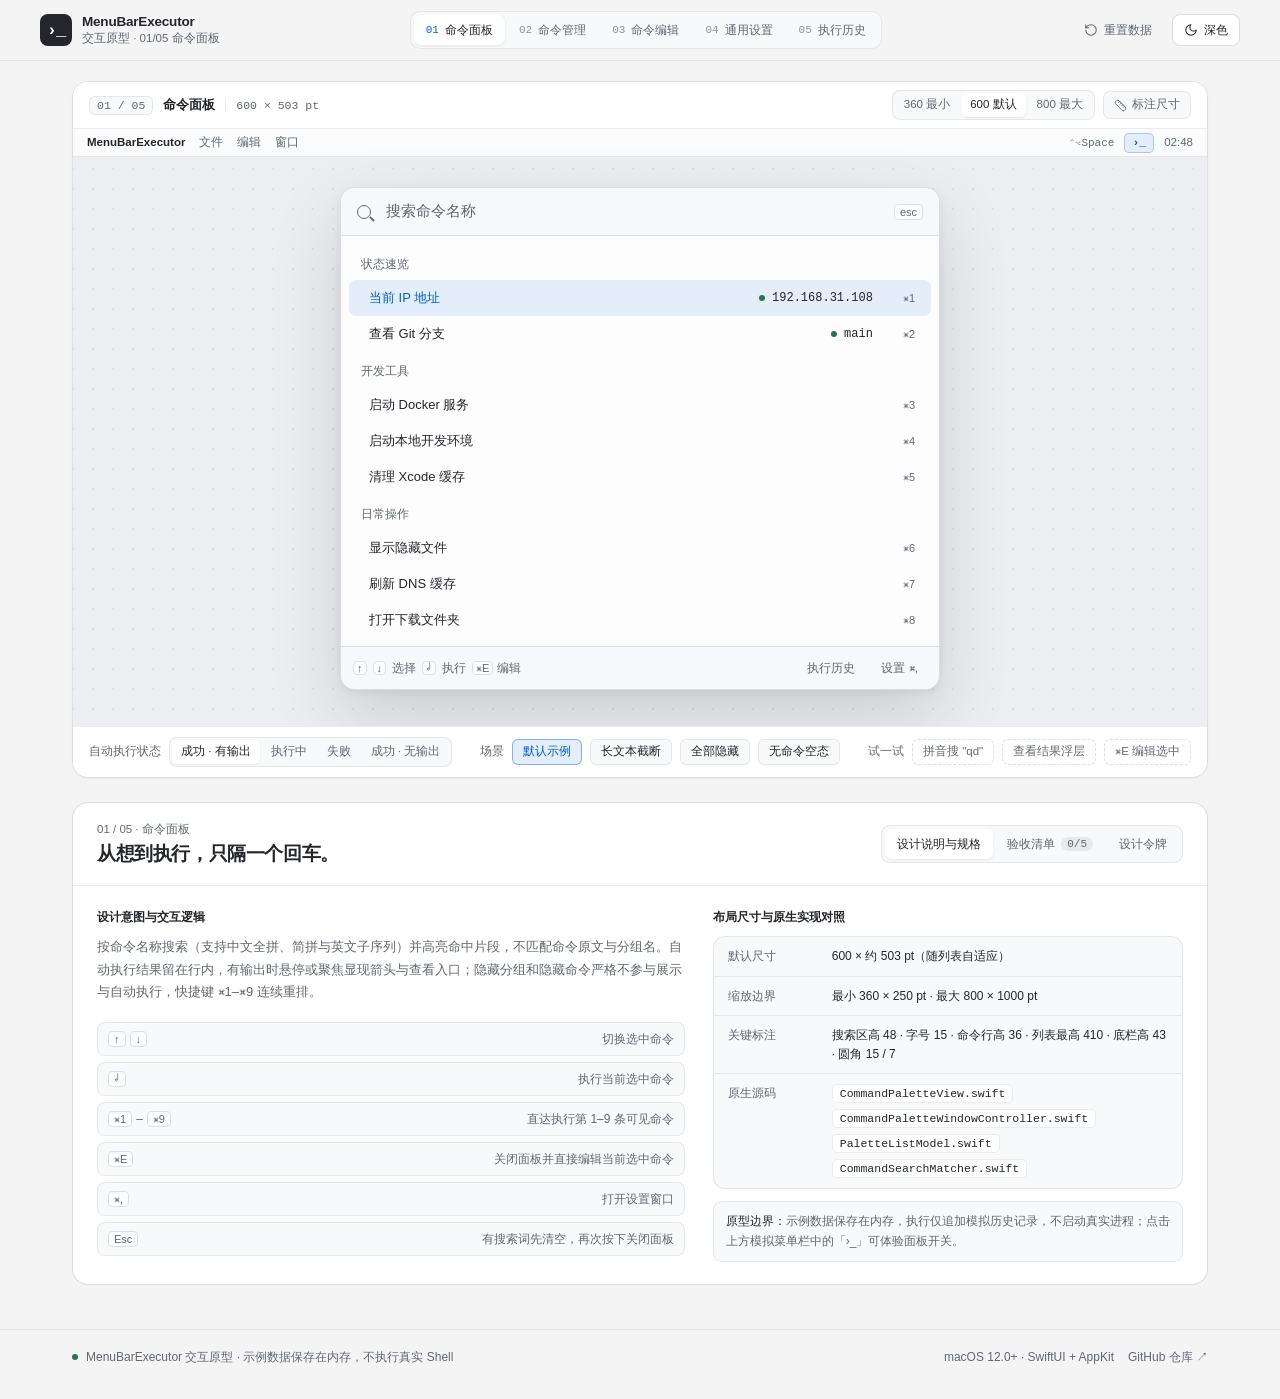
==== commit 365adbbc: "docs(prototype): 升级交互原型工作台，补齐宽度检验、尺寸标注、验收清单与设计令牌" ====
--- a/.ryugi/artifacts/html/menu-bar-executor/index.html
+++ b/.ryugi/artifacts/html/menu-bar-executor/index.html
@@ -3,34 +3,321 @@
 <head>
 <meta charset="UTF-8">
 <meta name="viewport" content="width=device-width, initial-scale=1">
-<title>MenuBarExecutor · 界面探索</title>
+<title>MenuBarExecutor · 交互原型与界面规范</title>
 <style>
-:root{color-scheme:light;--desktop:#f4f4f4;--paper:#fdfdfe;--chrome:#eff1f4;--subtle:#f5f6f8;--material:#f6f8fb;--line:#dce0e6;--text:#24262b;--muted:#626772;--blue:#0068e8;--selection:#e4edfa;--selected-text:#005ecb;--green:#267748;--red:#be3c36;--shadow:0 28px 70px #18181b26,0 3px 12px #18181b12;--mono:ui-monospace,"SF Mono",Menlo,monospace}
-[data-theme="dark"]{color-scheme:dark;--desktop:#171717;--paper:#292b30;--chrome:#25272c;--subtle:#222429;--material:#25272c;--line:#404249;--text:#f0f1f4;--muted:#acb1ba;--blue:#83b9ff;--selection:#30455f;--selected-text:#83b9ff;--green:#8cd9ac;--red:#ff9d97;--shadow:0 28px 70px #0005,0 3px 12px #0003}
-*{box-sizing:border-box}body{margin:0;background:var(--desktop);color:var(--text);font:13px/1.5 -apple-system,"SF Pro Text","PingFang SC",sans-serif}button,input,textarea,select{font:inherit}button,a,input,textarea,select{-webkit-tap-highlight-color:transparent}button{cursor:pointer;color:inherit;border:1px solid var(--line);background:var(--paper);border-radius:7px;padding:5px 11px;white-space:nowrap}button:hover{background:var(--selection);color:var(--blue)}button:disabled{opacity:.4;cursor:default;background:var(--paper);color:var(--muted)}button:focus-visible,a:focus-visible{outline:2px solid var(--blue);outline-offset:3px}input,textarea,select{color:var(--text);background:var(--paper);border:1px solid var(--line);border-radius:7px;padding:8px 10px;min-width:0}input:focus,textarea:focus,select:focus{outline:2px solid var(--blue);outline-offset:1px}input[type="checkbox"]{accent-color:var(--blue)}input::placeholder{color:var(--muted)}h1,h2,h3,p{margin:0}a{color:inherit;text-decoration:none}.reviewbar{max-width:1440px;margin:auto;padding:28px 40px;display:flex;align-items:center;justify-content:space-between;gap:24px}.brand{display:flex;gap:10px;align-items:center;font-weight:650;font-size:14px;letter-spacing:-.3px}.brand small{display:block;font-size:10px;font-weight:400;letter-spacing:1px;color:var(--muted);margin-top:1px}.appmark{display:grid;place-items:center;width:34px;height:34px;border-radius:9px;background:var(--text);color:var(--paper);font:700 20px var(--mono)}nav{display:flex;gap:3px;padding:4px;border:1px solid color-mix(in srgb,var(--text) 10%,transparent);border-radius:11px}nav button{border:0;background:transparent;color:var(--muted);padding:7px 13px;font-size:12px}nav button.active{background:var(--paper);color:var(--text);box-shadow:0 1px 4px #0001}.theme{background:transparent;border-color:color-mix(in srgb,var(--text) 15%,transparent);display:flex;gap:8px;align-items:center;font-size:12px}main{max-width:1160px;margin:auto;padding:25px 40px 0}.caption{display:flex;align-items:center;gap:12px;font:10px var(--mono);letter-spacing:1.2px;color:var(--muted)}.caption-line{width:32px;height:1px;background:var(--muted);opacity:.45}.stage{min-height:615px;display:flex;justify-content:center;align-items:center;padding:32px 0;position:relative}.window{width:900px;max-width:100%;border:1px solid color-mix(in srgb,var(--text) 15%,transparent);background:var(--paper);border-radius:15px;overflow:hidden;box-shadow:var(--shadow)}.windowbar{background:var(--material);height:55px;display:flex;align-items:center;padding:0 19px;gap:20px;border-bottom:1px solid var(--line)}.traffic{display:flex;gap:7px;flex-shrink:0}.traffic i{width:11px;height:11px;border-radius:50%;background:#ff6058;border:1px solid #0001}.traffic i:nth-child(2){background:#febc2e}.traffic i:nth-child(3){background:#29c840}.windowtitle{font-weight:600}.windowtabs{display:flex;gap:2px;background:var(--chrome);border-radius:8px;padding:3px;margin-left:auto}.windowtabs button{border:0;background:transparent;padding:4px 22px;color:var(--muted);font-size:12px}.windowtabs button.active{background:var(--paper);color:var(--text);box-shadow:0 1px 3px #0001}.windowfoot{display:flex;align-items:center;gap:10px;justify-content:space-between;padding:10px 20px;background:var(--chrome);border-top:1px solid var(--line);font-size:12px;color:var(--muted)}.muted{color:var(--muted)}.mono{font-family:var(--mono)}.row{display:flex;align-items:center;gap:8px}.spread{justify-content:space-between}.grow{flex:1;min-width:0}.primary{background:#0068e8;color:white;border-color:#0068e8;box-shadow:inset 0 1px #ffffff25}.primary:hover{background:#005ac9;color:#fff}.danger{color:var(--red)}.quiet{background:transparent;border-color:transparent}.tag{font-size:12px;font-weight:400;color:var(--muted);background:var(--subtle);border:1px solid transparent;padding:1px 5px;border-radius:4px;white-space:nowrap}kbd{font:11px -apple-system,sans-serif;white-space:nowrap;color:var(--muted);border:1px solid var(--line);border-radius:4px;padding:1px 5px;background:var(--paper)}.dot{display:inline-block;width:6px;height:6px;border-radius:100%;background:var(--green);flex-shrink:0}.dot.failed{background:var(--red)}.dot.loading{width:10px;height:10px;background:transparent;border:1.5px solid color-mix(in srgb,var(--muted) 32%,transparent);border-top-color:var(--muted);animation:spin .8s linear infinite}@keyframes spin{to{transform:rotate(360deg)}}mark.hl{background:transparent;color:var(--blue);font-weight:500}.palette-row.selected mark.hl,.history-item.active mark.hl{color:var(--selected-text)}.palette{width:600px;border-radius:15px}.palette-search{height:48px;display:flex;align-items:center;gap:12px;padding:0 16px;background:var(--material);border-bottom:1px solid var(--line)}.search-symbol{width:14px;height:14px;border:1.7px solid var(--muted);border-radius:50%;position:relative;flex-shrink:0;margin-right:3px}.search-symbol:after{content:"";position:absolute;width:6px;height:1.7px;background:var(--muted);right:-5px;bottom:-2px;transform:rotate(45deg)}.palette-search input{border:0;background:transparent;outline:none;box-shadow:none;font-size:15px;padding:0;flex:1;width:0}.clear{width:24px;height:24px;border:0;padding:0;color:var(--muted);background:transparent;display:grid;place-items:center;font-size:16px}.palette-list{padding:9px 8px 12px;max-height:min(410px,calc(100dvh - 133px));overflow:auto}.group-label{font-size:12px;color:var(--muted);font-weight:500;padding:10px 12px 7px;display:flex;align-items:center;gap:10px}.group-label:after{display:none}.palette-row{height:36px;display:flex;align-items:center;border-radius:7px;padding-right:10px;gap:8px}.palette-row.selected{background:var(--selection)}.palette-row.selected .execute{color:var(--selected-text)}.palette-row.selected .result[data-result]:hover,.palette-row.selected .result[data-result]:focus-visible{color:var(--selected-text)}.execute{border:0;background:transparent!important;flex:1;min-width:0;text-align:left;overflow:hidden;text-overflow:ellipsis;padding:0 0 0 20px;height:36px}.palette-row:has(.result) .execute{flex-shrink:0;flex-basis:auto;max-width:calc(100% - 70px);margin-right:4px}.result{border:0;background:transparent!important;color:var(--text);font:12px var(--mono);display:flex;align-items:center;gap:7px;margin-left:auto;min-width:17px;flex-shrink:1;height:36px;padding:0 2px}.result[data-result]::after{content:"";width:6px;height:6px;border-top:1.5px solid currentColor;border-right:1.5px solid currentColor;transform:rotate(45deg);flex-shrink:0;opacity:0}.result[data-result]:hover,.result[data-result]:focus-visible{color:var(--blue)}.result[data-result]:hover::after,.result[data-result]:focus-visible::after{opacity:1}.result[data-result]:focus-visible{outline:2px solid var(--blue);outline-offset:0;border-radius:6px}.result span{overflow:hidden;text-overflow:ellipsis;white-space:nowrap}.palette-row kbd{background:transparent;border-color:transparent}.palette .windowfoot{padding:8px 12px;gap:6px;background:var(--material)}.palette .windowfoot button{font-size:12px;padding:3px 8px;border-color:transparent;background:transparent}.palette .windowfoot button:hover{background:var(--selection)}.palette-help{display:flex;align-items:center;gap:6px;font-size:12px}.palette-help kbd{padding:0 3px}.preview-state{position:absolute;bottom:7px;display:flex;align-items:center;gap:8px;font-size:10px;color:var(--muted)}.preview-state select{font-size:10px;padding:3px 8px;background:transparent}.toolbar{padding:15px 20px;display:flex;gap:12px;background:var(--material);align-items:center}.searchbox{display:flex;gap:9px;align-items:center;border:1px solid var(--line);border-radius:8px;background:var(--paper);height:34px;padding:0 12px;flex:1;min-width:0}.searchbox:focus-within{border-color:var(--blue);box-shadow:0 0 0 2px color-mix(in srgb,var(--blue) 15%,transparent)}.searchbox .search-symbol{width:11px;height:11px}.searchbox input{border:0;padding:0;outline:none;box-shadow:none;flex:1;width:0;font-size:12px}.countbar{padding:9px 20px;border-bottom:1px solid transparent;font-size:12px;color:var(--muted);display:flex;justify-content:space-between}.commands-workspace{display:flex;height:546px}.group-sidebar{width:224px;flex-shrink:0;background:var(--material);border-right:1px solid var(--line);display:flex;flex-direction:column}.group-sidebar-scroll{flex:1;min-height:0;overflow:auto;padding:8px}.sidebar-section{font-size:11px;font-weight:600;color:var(--muted);padding:10px 10px 5px;display:flex;align-items:center;justify-content:space-between}.sidebar-section:first-child{padding-top:6px}.sidebar-hint{font-weight:400;opacity:.75}.group-nav-item{display:flex;align-items:center;gap:7px;width:100%;min-height:34px;padding:5px 8px;border-radius:7px;cursor:pointer;user-select:none;border:1px solid transparent}.group-nav-item:hover{background:color-mix(in srgb,var(--text) 5%,transparent)}.group-nav-item.active{background:var(--selection);color:var(--selected-text)}.group-nav-item.is-hidden .group-nav-name,.group-nav-item.is-hidden .group-nav-count{opacity:.52}.group-nav-item.dragging{opacity:.45}.group-nav-item.drag-over-reorder{border-top:2px solid var(--blue);border-radius:2px 2px 7px 7px}.group-nav-item.drag-over-reorder-after{border-bottom:2px solid var(--blue);border-radius:7px 7px 2px 2px}.group-nav-item.drag-over-receive{background:color-mix(in srgb,var(--blue) 16%,var(--paper));border:1.5px dashed var(--blue);color:var(--selected-text)}.grip{font-size:11px;color:var(--muted);opacity:.35;cursor:grab;width:12px;text-align:center;flex-shrink:0;letter-spacing:-1px}.group-nav-item:hover .grip,.group-nav-item.active .grip{opacity:.85}.group-nav-name{flex:1;min-width:0;overflow:hidden;text-overflow:ellipsis;white-space:nowrap;font-size:12.5px;font-weight:500}.group-nav-count{font-size:11px;color:var(--muted);padding:0 4px;flex-shrink:0}.group-nav-item.active .group-nav-count{color:var(--selected-text);opacity:.85}.nav-hidden-eye{border:1px solid transparent;background:transparent;color:var(--muted);border-radius:5px;width:22px;height:22px;padding:0;display:grid;place-items:center;flex-shrink:0;opacity:.82}.group-nav-item.active .nav-hidden-eye{color:var(--selected-text)}.nav-hidden-eye:hover{background:var(--paper);border-color:var(--line);color:var(--blue);opacity:1}.group-nav-actions{display:none;align-items:center;gap:1px;flex-shrink:0}.group-nav-item:hover .group-nav-actions,.group-nav-item:focus-within .group-nav-actions{display:flex}.group-nav-item:hover .group-nav-count,.group-nav-item:focus-within .group-nav-count,.group-nav-item:hover .nav-hidden-eye,.group-nav-item:focus-within .nav-hidden-eye{display:none}.icon-mini{border:1px solid transparent;background:transparent;color:var(--muted);border-radius:5px;width:21px;height:21px;padding:0;display:grid;place-items:center;font-size:11px}.icon-mini:hover{background:var(--paper);border-color:var(--line);color:var(--blue)}.icon-mini.danger:hover{color:var(--red)}.icon-mini.active-hidden{color:var(--selected-text)}.rename-inline{flex:1;min-width:0;height:24px;padding:0 6px;border:1px solid var(--blue);border-radius:5px;background:var(--paper);color:var(--text);font-size:12px}.group-sidebar-foot{padding:8px;border-top:1px solid var(--line)}.add-group-btn{width:100%;height:30px;padding:0 10px;font-size:12px;display:flex;align-items:center;justify-content:center;gap:5px}.commands-main{flex:1;min-width:0;display:flex;flex-direction:column}.commands-main .toolbar{padding:13px 18px;border-bottom:1px solid var(--line)}.subbar{padding:9px 18px;display:flex;align-items:center;justify-content:space-between;font-size:12px;color:var(--muted);border-bottom:1px solid color-mix(in srgb,var(--line) 45%,transparent)}.subbar-title{display:flex;align-items:center;gap:8px;color:var(--text);font-weight:600;font-size:12.5px}.subbar-title small{font-weight:400;color:var(--muted);font-size:12px}.subbar button{border:0;background:transparent;color:var(--muted);font-size:12px;padding:2px 7px;border-radius:5px}.subbar button:hover{background:var(--selection);color:var(--blue)}.subbar button.danger:hover{color:var(--red)}.group-hidden-banner{padding:8px 18px;background:color-mix(in srgb,var(--selection) 42%,var(--subtle));border-bottom:1px solid var(--line);display:flex;align-items:center;justify-content:space-between;gap:12px;font-size:12px;color:var(--muted)}.group-hidden-banner .banner-left{display:flex;align-items:center;gap:8px;min-width:0}.group-hidden-banner button{font-size:11.5px;padding:3px 9px;border-radius:6px;flex-shrink:0}.commands-scroll{flex:1;min-height:0;overflow:auto}.manage-group{font-size:12px;color:var(--muted);font-weight:600;padding:10px 18px 4px;display:flex;align-items:center;gap:6px}.command-row{display:flex;gap:10px;align-items:center;padding:7px 18px 7px 14px;min-height:56px;border-bottom:1px solid color-mix(in srgb,var(--line) 32%,transparent);border-top:2px solid transparent;user-select:none}.command-row:hover{background:var(--subtle)}.command-row.cmd-hidden .grow,.command-row.inherited-hidden .grow{opacity:.52}.command-row.dragging{opacity:.4}.command-row.drag-over{border-top-color:var(--blue)}.command-row.drag-over-after{border-bottom:2px solid var(--blue)}.cmd-grip{width:16px;text-align:center;color:var(--muted);opacity:.32;cursor:grab;font-size:12px;letter-spacing:-1px;flex-shrink:0}.command-row:hover .cmd-grip{opacity:.9}.command-row h3{font-size:13px;font-weight:500;display:flex;gap:7px;align-items:center}.command-row p{font:12px/1.5 var(--mono);color:var(--muted);white-space:nowrap;overflow:hidden;text-overflow:ellipsis;margin-top:3px}.tag.paused{border:1px dashed var(--line);background:transparent;font-size:11px}.tag.hidden-badge{background:color-mix(in srgb,var(--muted) 14%,transparent);font-size:11px}.command-row button{font-size:12px;padding:3px 8px;min-height:26px;background:transparent;border-color:transparent;color:var(--muted)}.command-row .eye-row-btn,.command-row .row-icon-btn{padding:0 7px;display:inline-flex;align-items:center;opacity:0}.command-row .eye-row-btn.is-hidden-state{opacity:1}.command-row:hover .eye-row-btn,.command-row:focus-within .eye-row-btn,.command-row:hover .row-icon-btn,.command-row:focus-within .row-icon-btn{opacity:1}.command-row:hover button:not(:disabled),.command-row:focus-within button:not(:disabled){background:var(--paper);border-color:var(--line);color:var(--text)}.command-row button:not(:disabled):hover{background:var(--selection);color:var(--blue)}.hint-box{padding:8px 11px;border-radius:7px;background:var(--subtle);border:1px solid var(--line);font-size:12px;color:var(--muted);line-height:1.5}.hint-box strong{color:var(--text);font-weight:500}.design-note{border-top:1px solid color-mix(in srgb,var(--text) 16%,transparent);padding:22px 0 28px;display:grid;grid-template-columns:1fr 1fr;gap:60px;align-items:start}.eyebrow{font:9px var(--mono);letter-spacing:1.5px;color:var(--muted)}.design-note h1{font-size:22px;letter-spacing:-.6px;font-weight:550;margin-top:8px}.design-note p{max-width:440px;font-size:12px;line-height:1.9;color:var(--muted);padding-top:20px}.reviewfoot{padding:18px 40px;max-width:1440px;margin:auto;border-top:1px solid color-mix(in srgb,var(--text) 8%,transparent);display:flex;justify-content:space-between;gap:16px;font-size:10px;color:var(--muted)}.reviewfoot>span:first-child{display:flex;align-items:center;gap:7px}.settings-body{height:544px;overflow:auto;padding:18px 30px;background:var(--subtle)}.settings-section{margin-bottom:14px}.settings-section>h3{font-size:12px;font-weight:550;color:var(--muted);margin:0 0 6px 4px}.settings-box{border:1px solid var(--line);border-radius:11px;background:var(--paper);padding:0 16px}.setting{display:flex;align-items:center;justify-content:space-between;gap:24px;min-height:52px;padding:8px 0}.setting+.setting{border-top:1px solid var(--line)}.setting p{font-size:12px;line-height:1.55;color:var(--muted);margin-top:3px}.setting button,.setting select{font-size:12px}.switch{width:31px;height:19px;padding:2px;border-radius:20px;background:#7d8188;border:0;flex-shrink:0}.switch:before{content:"";display:block;width:15px;height:15px;border-radius:50%;background:white;box-shadow:0 1px 3px #0003}.switch[aria-checked="true"]{background:#0068e8}.switch[aria-checked="true"]:before{margin-left:12px}.switch:hover{background:#7d8188}.switch[aria-checked="true"]:hover{background:#005ac9}.path-row{display:flex;align-items:center;justify-content:space-between;gap:12px;padding:10px 0;border-top:1px solid var(--line)}.path{font:12px var(--mono);color:var(--muted);overflow:hidden;text-overflow:ellipsis;white-space:nowrap}.window[data-screen-label="执行历史"]{width:960px}.history-body{display:grid;grid-template-columns:280px minmax(0,1fr);height:520px}.history-empty{min-height:520px}.history-list{padding:8px;background:var(--material);border-right:1px solid var(--line);overflow:auto}.history-item{display:block;text-align:left;width:100%;border:0;background:transparent;border-radius:8px;padding:13px 12px;margin-bottom:3px}.history-item.active{background:var(--selection)}.history-item.active .name{color:var(--selected-text)}.history-item strong{display:flex;align-items:center;gap:8px;font-weight:500;font-size:12px;overflow:hidden}.history-item .name{overflow:hidden;text-overflow:ellipsis;white-space:nowrap}.history-item .fail{flex-shrink:0;font-size:12px;font-weight:500;color:var(--red)}.history-item time{display:block;font-size:12px;color:var(--muted);margin:7px 0 0 14px}.history-detail{padding:24px;overflow:auto}.history-detail h2{font-size:18px;font-weight:600;letter-spacing:-.4px}.meta{font-size:12px;display:flex;gap:12px;margin-top:9px;color:var(--muted)}.success{color:var(--green)}.detail-label{font-size:12px;color:var(--muted);margin-top:20px;margin-bottom:8px}.history-cmd-box{font:12px/1.6 var(--mono);white-space:pre-wrap;overflow-wrap:anywhere;border:1px solid var(--line);background:var(--subtle);border-radius:7px;padding:12px;margin:0}.output{font:12px/1.8 var(--mono);white-space:pre-wrap;overflow-wrap:anywhere;border:1px solid var(--line);background:var(--subtle);border-radius:7px;padding:15px;margin:8px 0;min-height:0;max-height:260px;overflow:auto}.history-detail .row button{font-size:12px}.empty{padding:58px 24px;text-align:center;color:var(--muted)}.empty strong{display:block;color:var(--text);font-size:15px;margin-bottom:6px;font-weight:500}.empty p{font-size:12px;margin-bottom:18px}.empty-icon{font:30px var(--mono);opacity:.55;margin-bottom:15px}.backdrop{position:fixed;inset:0;background:#111a224d;backdrop-filter:blur(5px);display:grid;place-items:center;padding:20px;z-index:20}.backdrop>section{min-width:0;max-width:calc(100vw - 40px)}.sheet{width:620px;max-width:100%;max-height:min(740px,calc(100dvh - 40px));background:var(--paper);border:1px solid var(--line);border-radius:14px;box-shadow:var(--shadow);display:flex;flex-direction:column;overflow:hidden}.sheet.inline{max-height:min(740px,calc(100dvh - 40px));box-shadow:none;border:0;border-radius:0;width:100%}.sheet-head{flex-shrink:0;padding:16px 24px;background:var(--material);border-bottom:1px solid var(--line)}.sheet-head h2{font-size:16px;font-weight:600}.sheet-head p{font-size:12px;color:var(--muted);margin-top:4px}.form-body{padding:16px 24px;overflow:auto;display:grid;gap:12px}.field{display:flex;flex-direction:column;gap:7px;font-size:12px;font-weight:550}.field input{font-weight:400;font-size:13px}.field input:focus{border-color:var(--blue);outline:none}.combobox{position:relative;display:flex;align-items:center}.combobox input{width:100%;padding-right:30px}.combo-toggle{position:absolute;right:1px;top:1px;bottom:1px;width:28px;border:0;border-radius:0 6px 6px 0;background:transparent;color:var(--muted);padding:0;display:grid;place-items:center;font-size:11px}.combo-toggle:hover{background:var(--selection);color:var(--blue)}.combo-menu{position:fixed;z-index:35;background:var(--paper);border:1px solid var(--line);border-radius:8px;padding:4px;box-shadow:var(--shadow);max-height:200px;overflow:auto}.combo-option{display:flex;align-items:center;justify-content:space-between;width:100%;text-align:left;border:0;background:transparent;border-radius:5px;padding:6px 9px;font-size:12.5px;color:var(--text)}.combo-option:hover,.combo-option.active{background:var(--selection);color:var(--selected-text)}.field textarea{resize:vertical;min-height:86px;font:13px/1.6 var(--mono)}.field textarea:focus{border-color:var(--blue);outline:none}.field-pair{display:grid;grid-template-columns:1fr 1.4fr;gap:16px}.option{display:flex;align-items:start;gap:9px;font-weight:400;font-size:12px}.option input{margin-top:3px}.option small{display:block;color:var(--muted);font-size:12px;line-height:1.5;margin-top:3px}.form-divider{height:1px;background:var(--line)}.form-foot{flex-shrink:0;display:flex;gap:8px;padding:14px 20px;background:var(--chrome);border-top:1px solid var(--line);align-items:center}.form-foot button{font-size:12px}.form-foot .primary{margin-left:auto}.editor-window{width:620px}.confirmation{width:380px}.confirmation .form-body{font-size:12px;line-height:1.8}.popover{position:fixed;z-index:30;width:360px;max-width:calc(100vw - 24px);background:var(--paper);border:1px solid var(--line);border-radius:11px;padding:16px;box-shadow:var(--shadow)}.popover h3{font-size:12px}.popover pre{font:12px/1.8 var(--mono);white-space:pre-wrap;overflow-wrap:anywhere;max-height:250px;overflow:auto;user-select:text}.popover button{font-size:12px}#toast{position:fixed;bottom:28px;left:50%;transform:translateX(-50%);background:var(--text);color:var(--paper);border-radius:9px;padding:10px 18px;box-shadow:0 4px 20px #0002;z-index:50;display:none;font-size:12px;max-width:90vw}#toast.visible{display:block}.closed{min-height:260px;display:grid;place-items:center}.editor-demo{padding:0!important}.editor-demo .sheet{max-height:550px}.small{font-size:12px;color:var(--muted)}
-@media(min-width:1450px){.stage{min-height:670px}}@media(max-width:900px){.reviewbar{padding:20px;flex-wrap:wrap;gap:16px}.reviewbar nav{order:3;width:100%;justify-content:center}main{padding:15px 24px 0}.stage{min-height:590px}.design-note{gap:24px}.reviewfoot{padding:18px 24px}.reviewfoot>span:last-child{display:none}.history-body{grid-template-columns:230px minmax(0,1fr)}}@media(max-width:540px){.palette-help{gap:4px}.palette-help .wide-only{display:none}.windowfoot{gap:6px}}@media(max-width:600px){nav{gap:0}nav button{padding:7px 8px;font-size:11px}main{padding:12px}.stage{min-height:580px;padding:30px 0}.design-note{grid-template-columns:1fr;gap:5px;padding:18px 8px}.design-note p{padding-top:8px}.design-note h1{font-size:20px}.reviewfoot{padding:16px 20px;flex-wrap:wrap}.windowbar{gap:12px;padding:0 14px}.windowtabs button{padding:4px 12px}.toolbar{padding:12px;gap:8px;flex-wrap:wrap}.history-body{grid-template-columns:145px minmax(0,1fr)}.history-detail{padding:16px}.history-detail h2{font-size:15px}.history-item{padding:12px 7px}.history-item time{font-size:12px;margin-left:0}.settings-body{padding:20px 14px}.setting{gap:12px}.setting select{max-width:120px}.field-pair{grid-template-columns:1fr}.windowfoot{padding:10px 12px}.commands-workspace{flex-direction:column;height:auto}.group-sidebar{width:100%;border-right:0;border-bottom:1px solid var(--line);max-height:180px}.commands-scroll{max-height:360px}.command-row{padding:10px 14px}.command-row h3{flex-wrap:wrap;gap:3px}.form-body{padding:18px}.windowfoot>span{min-width:0}.windowfoot>span:last-child{font-size:12px}.history-detail .meta{flex-wrap:wrap;gap:4px}.reviewbar{padding:18px 16px}}
-
+/* ==========================================================================
+   1. 共享主题令牌与软件界面基础样式（与 Sources/App/Views/InterfaceStyle.swift 一致）
+   ========================================================================== */
+:root{color-scheme:light;--desktop:#f4f4f4;--paper:#fdfdfe;--chrome:#eff1f4;--subtle:#f5f6f8;--material:#f6f8fb;--line:#dce0e6;--text:#24262b;--muted:#626772;--blue:#0068e8;--selection:#e4edfa;--selected-text:#005ecb;--green:#267748;--red:#be3c36;--shadow:0 28px 70px #18181b26,0 3px 12px #18181b12;--mono:ui-monospace,"SF Mono",Menlo,monospace;--wb-canvas:#eceef2;--wb-grid:rgba(36,38,43,.075);--wb-border:rgba(36,38,43,.09);--wb-border-strong:rgba(36,38,43,.15);--wb-surface:#ffffff;--wb-surface-2:#f8f9fb;--wb-menubar:rgba(255,255,255,.78);--wb-measure:#cf4700;--wb-measure-bg:#fff3eb;--wb-measure-line:rgba(207,71,0,.62)}
+[data-theme="dark"]{color-scheme:dark;--desktop:#171717;--paper:#292b30;--chrome:#25272c;--subtle:#222429;--material:#25272c;--line:#404249;--text:#f0f1f4;--muted:#acb1ba;--blue:#83b9ff;--selection:#30455f;--selected-text:#83b9ff;--green:#8cd9ac;--red:#ff9d97;--shadow:0 28px 70px #0005,0 3px 12px #0003;--wb-canvas:#111215;--wb-grid:rgba(240,241,244,.08);--wb-border:rgba(240,241,244,.09);--wb-border-strong:rgba(240,241,244,.16);--wb-surface:#1d1f23;--wb-surface-2:#181a1e;--wb-menubar:rgba(29,31,35,.82);--wb-measure:#ff9157;--wb-measure-bg:#2d1c13;--wb-measure-line:rgba(255,145,87,.65)}
+*{box-sizing:border-box}body{margin:0;background:var(--desktop);color:var(--text);font:13px/1.5 -apple-system,"SF Pro Text","PingFang SC",sans-serif;-webkit-font-smoothing:antialiased}button,input,textarea,select{font:inherit}button,a,input,textarea,select{-webkit-tap-highlight-color:transparent}button{cursor:pointer;color:inherit;border:1px solid var(--line);background:var(--paper);border-radius:7px;padding:5px 11px;white-space:nowrap}button:hover{background:var(--selection);color:var(--blue)}button:disabled{opacity:.4;cursor:default;background:var(--paper);color:var(--muted)}button:focus-visible,a:focus-visible{outline:2px solid var(--blue);outline-offset:3px}input,textarea,select{color:var(--text);background:var(--paper);border:1px solid var(--line);border-radius:7px;padding:8px 10px;min-width:0}input:focus,textarea:focus,select:focus{outline:2px solid var(--blue);outline-offset:1px}input[type="checkbox"]{accent-color:var(--blue)}input::placeholder{color:var(--muted)}h1,h2,h3,p{margin:0}a{color:inherit;text-decoration:none}
+
+/* ==========================================================================
+   2. 软件界面样式（窗口内部严格与原生对齐，未作改动）
+   ========================================================================== */
+.window{width:900px;max-width:100%;border:1px solid color-mix(in srgb,var(--text) 15%,transparent);background:var(--paper);border-radius:15px;overflow:hidden;box-shadow:var(--shadow)}.windowbar{background:var(--material);height:55px;display:flex;align-items:center;padding:0 19px;gap:20px;border-bottom:1px solid var(--line)}.traffic{display:flex;gap:7px;flex-shrink:0}.traffic i{width:11px;height:11px;border-radius:50%;background:#ff6058;border:1px solid #0001}.traffic i:nth-child(2){background:#febc2e}.traffic i:nth-child(3){background:#29c840}.windowtitle{font-weight:600}.windowtabs{display:flex;gap:2px;background:var(--chrome);border-radius:8px;padding:3px;margin-left:auto}.windowtabs button{border:0;background:transparent;padding:4px 22px;color:var(--muted);font-size:12px}.windowtabs button.active{background:var(--paper);color:var(--text);box-shadow:0 1px 3px #0001}.windowfoot{display:flex;align-items:center;gap:10px;justify-content:space-between;padding:10px 20px;background:var(--chrome);border-top:1px solid var(--line);font-size:12px;color:var(--muted)}.muted{color:var(--muted)}.mono{font-family:var(--mono)}.row{display:flex;align-items:center;gap:8px}.spread{justify-content:space-between}.grow{flex:1;min-width:0}.primary{background:#0068e8;color:white;border-color:#0068e8;box-shadow:inset 0 1px #ffffff25}.primary:hover{background:#005ac9;color:#fff}.danger{color:var(--red)}.quiet{background:transparent;border-color:transparent}.tag{font-size:12px;font-weight:400;color:var(--muted);background:var(--subtle);border:1px solid transparent;padding:1px 5px;border-radius:4px;white-space:nowrap}kbd{font:11px -apple-system,sans-serif;white-space:nowrap;color:var(--muted);border:1px solid var(--line);border-radius:4px;padding:1px 5px;background:var(--paper)}.dot{display:inline-block;width:6px;height:6px;border-radius:100%;background:var(--green);flex-shrink:0}.dot.failed{background:var(--red)}.dot.loading{width:10px;height:10px;background:transparent;border:1.5px solid color-mix(in srgb,var(--muted) 32%,transparent);border-top-color:var(--muted);animation:spin .8s linear infinite}@keyframes spin{to{transform:rotate(360deg)}}mark.hl{background:transparent;color:var(--blue);font-weight:500}.palette-row.selected mark.hl,.history-item.active mark.hl{color:var(--selected-text)}.palette{width:600px;border-radius:15px}.palette-search{height:48px;display:flex;align-items:center;gap:12px;padding:0 16px;background:var(--material);border-bottom:1px solid var(--line)}.search-symbol{width:14px;height:14px;border:1.7px solid var(--muted);border-radius:50%;position:relative;flex-shrink:0;margin-right:3px}.search-symbol:after{content:"";position:absolute;width:6px;height:1.7px;background:var(--muted);right:-5px;bottom:-2px;transform:rotate(45deg)}.palette-search input{border:0;background:transparent;outline:none;box-shadow:none;font-size:15px;padding:0;flex:1;width:0}.clear{width:24px;height:24px;border:0;padding:0;color:var(--muted);background:transparent;display:grid;place-items:center;font-size:16px}.palette-list{padding:9px 8px 12px;max-height:min(410px,calc(100dvh - 133px));overflow:auto}.group-label{font-size:12px;color:var(--muted);font-weight:500;padding:10px 12px 7px;display:flex;align-items:center;gap:10px}.group-label:after{display:none}.palette-row{height:36px;display:flex;align-items:center;border-radius:7px;padding-right:10px;gap:8px}.palette-row.selected{background:var(--selection)}.palette-row.selected .execute{color:var(--selected-text)}.palette-row.selected .result[data-result]:hover,.palette-row.selected .result[data-result]:focus-visible{color:var(--selected-text)}.execute{border:0;background:transparent!important;flex:1;min-width:0;text-align:left;overflow:hidden;text-overflow:ellipsis;padding:0 0 0 20px;height:36px}.palette-row:has(.result) .execute{flex-shrink:0;flex-basis:auto;max-width:calc(100% - 70px);margin-right:4px}.result{border:0;background:transparent!important;color:var(--text);font:12px var(--mono);display:flex;align-items:center;gap:7px;margin-left:auto;min-width:17px;flex-shrink:1;height:36px;padding:0 2px}.result[data-result]::after{content:"";width:6px;height:6px;border-top:1.5px solid currentColor;border-right:1.5px solid currentColor;transform:rotate(45deg);flex-shrink:0;opacity:0}.result[data-result]:hover,.result[data-result]:focus-visible{color:var(--blue)}.result[data-result]:hover::after,.result[data-result]:focus-visible::after{opacity:1}.result[data-result]:focus-visible{outline:2px solid var(--blue);outline-offset:0;border-radius:6px}.result span{overflow:hidden;text-overflow:ellipsis;white-space:nowrap}.palette-row kbd{background:transparent;border-color:transparent}.palette .windowfoot{padding:8px 12px;gap:6px;background:var(--material)}.palette .windowfoot button{font-size:12px;padding:3px 8px;border-color:transparent;background:transparent}.palette .windowfoot button:hover{background:var(--selection)}.palette-help{display:flex;align-items:center;gap:6px;font-size:12px}.palette-help kbd{padding:0 3px}.toolbar{padding:15px 20px;display:flex;gap:12px;background:var(--material);align-items:center}.searchbox{display:flex;gap:9px;align-items:center;border:1px solid var(--line);border-radius:8px;background:var(--paper);height:34px;padding:0 12px;flex:1;min-width:0}.searchbox:focus-within{border-color:var(--blue);box-shadow:0 0 0 2px color-mix(in srgb,var(--blue) 15%,transparent)}.searchbox .search-symbol{width:11px;height:11px}.searchbox input{border:0;padding:0;outline:none;box-shadow:none;flex:1;width:0;font-size:12px}.countbar{padding:9px 20px;border-bottom:1px solid transparent;font-size:12px;color:var(--muted);display:flex;justify-content:space-between}.commands-workspace{display:flex;height:546px}.group-sidebar{width:224px;flex-shrink:0;background:var(--material);border-right:1px solid var(--line);display:flex;flex-direction:column}.group-sidebar-scroll{flex:1;min-height:0;overflow:auto;padding:8px}.sidebar-section{font-size:11px;font-weight:600;color:var(--muted);padding:10px 10px 5px;display:flex;align-items:center;justify-content:space-between}.sidebar-section:first-child{padding-top:6px}.sidebar-hint{font-weight:400;opacity:.75}.group-nav-item{display:flex;align-items:center;gap:7px;width:100%;min-height:34px;padding:5px 8px;border-radius:7px;cursor:pointer;user-select:none;border:1px solid transparent}.group-nav-item:hover{background:color-mix(in srgb,var(--text) 5%,transparent)}.group-nav-item.active{background:var(--selection);color:var(--selected-text)}.group-nav-item:focus-visible{outline:2px solid var(--blue);outline-offset:-2px}.group-nav-item.is-hidden .group-nav-name,.group-nav-item.is-hidden .group-nav-count{opacity:.52}.group-nav-item.dragging{opacity:.45}.group-nav-item.drag-over-reorder{border-top:2px solid var(--blue);border-radius:2px 2px 7px 7px}.group-nav-item.drag-over-reorder-after{border-bottom:2px solid var(--blue);border-radius:7px 7px 2px 2px}.group-nav-item.drag-over-receive{background:color-mix(in srgb,var(--blue) 16%,var(--paper));border:1.5px dashed var(--blue);color:var(--selected-text)}.grip{font-size:11px;color:var(--muted);opacity:.35;cursor:grab;width:12px;text-align:center;flex-shrink:0;letter-spacing:-1px}.group-nav-item:hover .grip,.group-nav-item.active .grip{opacity:.85}.group-nav-name{flex:1;min-width:0;overflow:hidden;text-overflow:ellipsis;white-space:nowrap;font-size:12.5px;font-weight:500}.group-nav-count{font-size:11px;color:var(--muted);padding:0 4px;flex-shrink:0}.group-nav-item.active .group-nav-count{color:var(--selected-text);opacity:.85}.nav-hidden-eye{color:var(--muted);width:18px;height:18px;display:grid;place-items:center;flex-shrink:0;opacity:.75}.group-nav-item.active .nav-hidden-eye{color:var(--selected-text)}.rename-inline{flex:1;min-width:0;height:24px;padding:0 6px;border:1px solid var(--blue);border-radius:5px;background:var(--paper);color:var(--text);font-size:12px}.group-sidebar-foot{padding:8px;border-top:1px solid var(--line)}.add-group-btn{width:100%;height:30px;padding:0 10px;font-size:12px;display:flex;align-items:center;justify-content:center;gap:5px}.commands-main{flex:1;min-width:0;display:flex;flex-direction:column}.commands-main .toolbar{padding:13px 18px;border-bottom:1px solid var(--line)}.subbar{min-height:36px;padding:6px 18px;display:flex;align-items:center;justify-content:space-between;font-size:12px;color:var(--muted);border-bottom:1px solid color-mix(in srgb,var(--line) 45%,transparent)}.subbar-title{display:flex;align-items:center;gap:8px;color:var(--text);font-weight:600;font-size:12.5px}.subbar-title small{font-weight:400;color:var(--muted);font-size:12px}.subbar button{border:0;background:transparent;color:var(--muted);font-size:12px;padding:2px 7px;border-radius:5px}.subbar button:hover{background:var(--selection);color:var(--blue)}.subbar button.danger:hover{color:var(--red)}.group-hidden-banner{padding:8px 18px;background:color-mix(in srgb,var(--selection) 42%,var(--subtle));border-bottom:1px solid var(--line);display:flex;align-items:center;justify-content:space-between;gap:12px;font-size:12px;color:var(--muted)}.group-hidden-banner .banner-left{display:flex;align-items:center;gap:8px;min-width:0}.group-hidden-banner button{font-size:11.5px;padding:3px 9px;border-radius:6px;flex-shrink:0}.commands-scroll{flex:1;min-height:0;overflow:auto}.manage-group{font-size:12px;color:var(--muted);font-weight:600;padding:10px 18px 4px;display:flex;align-items:center;gap:6px}.command-row{display:flex;gap:10px;align-items:center;padding:7px 18px 7px 14px;min-height:56px;border-bottom:1px solid color-mix(in srgb,var(--line) 32%,transparent);border-top:2px solid transparent;user-select:none}.command-row:hover{background:var(--subtle)}.command-row.cmd-hidden .grow,.command-row.inherited-hidden .grow{opacity:.52}.command-row.dragging{opacity:.4}.command-row.drag-over{border-top-color:var(--blue)}.command-row.drag-over-after{border-bottom:2px solid var(--blue)}.cmd-grip{width:16px;text-align:center;color:var(--muted);opacity:.32;cursor:grab;font-size:12px;letter-spacing:-1px;flex-shrink:0}.command-row:hover .cmd-grip{opacity:.9}.command-row h3{font-size:13px;font-weight:500;display:flex;gap:7px;align-items:center}.command-row p{font:12px/1.5 var(--mono);color:var(--muted);white-space:nowrap;overflow:hidden;text-overflow:ellipsis;margin-top:3px}.tag.paused{border:1px dashed var(--line);background:transparent;font-size:11px}.tag.hidden-badge{background:color-mix(in srgb,var(--muted) 14%,transparent);font-size:11px}.command-row button{font-size:12px;padding:3px 8px;min-height:26px;background:transparent;border-color:transparent;color:var(--muted)}.command-row .eye-row-btn,.command-row .row-icon-btn{padding:0 7px;display:inline-flex;align-items:center;opacity:0}.command-row .eye-row-btn.is-hidden-state{opacity:1}.command-row:hover .eye-row-btn,.command-row:focus-within .eye-row-btn,.command-row:hover .row-icon-btn,.command-row:focus-within .row-icon-btn{opacity:1}.command-row:hover button:not(:disabled),.command-row:focus-within button:not(:disabled){background:var(--paper);border-color:var(--line);color:var(--text)}.command-row button:not(:disabled):hover{background:var(--selection);color:var(--blue)}.hint-box{padding:8px 11px;border-radius:7px;background:var(--subtle);border:1px solid var(--line);font-size:12px;color:var(--muted);line-height:1.5}.hint-box strong{color:var(--text);font-weight:500}.settings-body{height:544px;overflow:auto;padding:18px 30px;background:var(--subtle)}.settings-section{margin-bottom:14px}.settings-section>h3{font-size:12px;font-weight:550;color:var(--muted);margin:0 0 6px 4px}.settings-box{border:1px solid var(--line);border-radius:11px;background:var(--paper);padding:0 16px}.setting{display:flex;align-items:center;justify-content:space-between;gap:24px;min-height:52px;padding:8px 0}.setting+.setting{border-top:1px solid var(--line)}.setting p{font-size:12px;line-height:1.55;color:var(--muted);margin-top:3px}.setting button,.setting select{font-size:12px}.switch{width:31px;height:19px;padding:2px;border-radius:20px;background:#7d8188;border:0;flex-shrink:0}.switch:before{content:"";display:block;width:15px;height:15px;border-radius:50%;background:white;box-shadow:0 1px 3px #0003}.switch[aria-checked="true"]{background:#0068e8}.switch[aria-checked="true"]:before{margin-left:12px}.switch:hover{background:#7d8188}.switch[aria-checked="true"]:hover{background:#005ac9}.path-row{display:flex;align-items:center;justify-content:space-between;gap:12px;padding:10px 0;border-top:1px solid var(--line)}.path{font:12px var(--mono);color:var(--muted);overflow:hidden;text-overflow:ellipsis;white-space:nowrap}.window[data-screen-label="执行历史"]{width:960px}.history-body{display:grid;grid-template-columns:280px minmax(0,1fr);height:520px}.history-empty{min-height:520px}.history-list{padding:8px;background:var(--material);border-right:1px solid var(--line);overflow:auto}.history-item{display:block;text-align:left;width:100%;border:0;background:transparent;border-radius:8px;padding:13px 12px;margin-bottom:3px}.history-item.active{background:var(--selection)}.history-item.active .name{color:var(--selected-text)}.history-item strong{display:flex;align-items:center;gap:8px;font-weight:500;font-size:12px;overflow:hidden}.history-item .name{overflow:hidden;text-overflow:ellipsis;white-space:nowrap}.history-item .fail{flex-shrink:0;font-size:12px;font-weight:500;color:var(--red)}.history-item time{display:block;font-size:12px;color:var(--muted);margin:7px 0 0 14px}.history-detail{padding:24px;overflow:auto}.history-detail h2{font-size:18px;font-weight:600;letter-spacing:-.4px}.meta{font-size:12px;display:flex;gap:12px;margin-top:9px;color:var(--muted)}.success{color:var(--green)}.detail-label{font-size:12px;color:var(--muted);margin-top:20px;margin-bottom:8px}.history-cmd-box{font:12px/1.6 var(--mono);white-space:pre-wrap;overflow-wrap:anywhere;border:1px solid var(--line);background:var(--subtle);border-radius:7px;padding:12px;margin:0}.output{font:12px/1.8 var(--mono);white-space:pre-wrap;overflow-wrap:anywhere;border:1px solid var(--line);background:var(--subtle);border-radius:7px;padding:15px;margin:8px 0;min-height:0;max-height:260px;overflow:auto}.history-detail .row button{font-size:12px}.empty{padding:58px 24px;text-align:center;color:var(--muted)}.empty strong{display:block;color:var(--text);font-size:15px;margin-bottom:6px;font-weight:500}.empty p{font-size:12px;margin-bottom:18px}.empty-icon{font:30px var(--mono);opacity:.55;margin-bottom:15px}.backdrop{position:fixed;inset:0;background:#111a224d;backdrop-filter:blur(5px);display:grid;place-items:center;padding:20px;z-index:20}.backdrop>section{min-width:0;max-width:calc(100vw - 40px)}.sheet{width:620px;max-width:100%;max-height:min(740px,calc(100dvh - 40px));background:var(--paper);border:1px solid var(--line);border-radius:14px;box-shadow:var(--shadow);display:flex;flex-direction:column;overflow:hidden}.sheet.inline{max-height:min(740px,calc(100dvh - 40px));box-shadow:none;border:0;border-radius:0;width:100%}.sheet-head{flex-shrink:0;padding:16px 24px;background:var(--material);border-bottom:1px solid var(--line)}.sheet-head h2{font-size:16px;font-weight:600}.sheet-head p{font-size:12px;color:var(--muted);margin-top:4px}.form-body{padding:16px 24px;overflow:auto;display:grid;gap:12px}.field{display:flex;flex-direction:column;gap:7px;font-size:12px;font-weight:550}.field input{font-weight:400;font-size:13px}.field input:focus{border-color:var(--blue);outline:none}.combobox{position:relative;display:flex;align-items:center}.combobox input{width:100%;padding-right:30px}.combo-toggle{position:absolute;right:1px;top:1px;bottom:1px;width:28px;border:0;border-radius:0 6px 6px 0;background:transparent;color:var(--muted);padding:0;display:grid;place-items:center;font-size:11px}.combo-toggle:hover{background:var(--selection);color:var(--blue)}.combo-menu{position:fixed;z-index:35;background:var(--paper);border:1px solid var(--line);border-radius:8px;padding:4px;box-shadow:var(--shadow);max-height:200px;overflow:auto}.combo-option{display:flex;align-items:center;justify-content:space-between;width:100%;text-align:left;border:0;background:transparent;border-radius:5px;padding:6px 9px;font-size:12.5px;color:var(--text)}.combo-option:hover,.combo-option.active{background:var(--selection);color:var(--selected-text)}.field textarea{resize:vertical;min-height:86px;font:13px/1.6 var(--mono)}.field textarea:focus{border-color:var(--blue);outline:none}.field-pair{display:grid;grid-template-columns:1fr 1.4fr;gap:16px}.option{display:flex;align-items:start;gap:9px;font-weight:400;font-size:12px}.option input{margin-top:3px}.option small{display:block;color:var(--muted);font-size:12px;line-height:1.5;margin-top:3px}.form-divider{height:1px;background:var(--line)}.form-foot{flex-shrink:0;display:flex;gap:8px;padding:14px 20px;background:var(--chrome);border-top:1px solid var(--line);align-items:center}.form-foot button{font-size:12px}.form-foot .primary{margin-left:auto}.editor-window{width:620px}.confirmation{width:380px}.confirmation .form-body{font-size:12px;line-height:1.8}.popover{position:fixed;z-index:30;width:360px;max-width:calc(100vw - 24px);background:var(--paper);border:1px solid var(--line);border-radius:11px;padding:16px;box-shadow:var(--shadow)}.popover h3{font-size:12px}.popover pre{font:12px/1.8 var(--mono);white-space:pre-wrap;overflow-wrap:anywhere;max-height:250px;overflow:auto;user-select:text}.popover button{font-size:12px}#toast{position:fixed;bottom:28px;left:50%;transform:translateX(-50%);background:var(--text);color:var(--paper);border-radius:9px;padding:10px 18px;box-shadow:0 4px 20px #0002;z-index:50;display:none;font-size:12px;max-width:90vw}#toast.visible{display:block}.closed{min-height:260px;display:grid;place-items:center}.editor-demo{padding:0!important}.editor-demo .sheet{max-height:550px}.small{font-size:12px;color:var(--muted)}
+
+@media(max-width:900px){.history-body{grid-template-columns:230px minmax(0,1fr)}}
+@media(max-width:540px){.palette-help{gap:4px}.palette-help .wide-only{display:none!important}.windowfoot{gap:6px}}
+@media(max-width:600px){.windowbar{gap:12px;padding:0 14px}.windowtabs button{padding:4px 12px}.toolbar{padding:12px;gap:8px;flex-wrap:wrap}.history-body{grid-template-columns:145px minmax(0,1fr)}.history-detail{padding:16px}.history-detail h2{font-size:15px}.history-item{padding:12px 7px}.history-item time{font-size:12px;margin-left:0}.settings-body{padding:20px 14px}.setting{gap:12px}.setting select{max-width:120px}.field-pair{grid-template-columns:1fr}.windowfoot{padding:10px 12px}.commands-workspace{flex-direction:column;height:auto}.group-sidebar{width:100%;border-right:0;border-bottom:1px solid var(--line);max-height:180px}.commands-scroll{max-height:360px}.command-row{padding:10px 14px}.command-row h3{flex-wrap:wrap;gap:3px}.form-body{padding:18px}.windowfoot>span{min-width:0}.windowfoot>span:last-child{font-size:12px}.history-detail .meta{flex-wrap:wrap;gap:4px}}
+
+/* ==========================================================================
+   3. 设计稿工作台外壳样式（不属于软件界面，仅用于预览、评审与规格查验）
+   ========================================================================== */
+.wb-container{max-width:1200px;margin:0 auto;padding:0 32px}
+.wb-header{position:sticky;top:0;z-index:12;background:color-mix(in srgb,var(--desktop) 88%,transparent);backdrop-filter:blur(12px);border-bottom:1px solid var(--wb-border)}
+.wb-header-inner{min-height:60px;display:flex;align-items:center;justify-content:space-between;gap:16px;padding:10px 0}
+.wb-brand{display:flex;gap:10px;align-items:center;min-width:0}
+.wb-appmark{display:grid;place-items:center;width:32px;height:32px;border-radius:8px;background:var(--text);color:var(--paper);font:700 17px var(--mono);flex-shrink:0;letter-spacing:-1px}
+.wb-brand-text{display:flex;flex-direction:column;min-width:0}
+.wb-brand-name{font-weight:600;font-size:13.5px;letter-spacing:-.2px;line-height:1.2}
+.wb-brand-sub{font-size:11.5px;color:var(--muted);line-height:1.3;margin-top:1px;font-variant-numeric:tabular-nums;white-space:nowrap;overflow:hidden;text-overflow:ellipsis}
+
+.wb-nav{display:flex;gap:2px;padding:3px;border:1px solid var(--wb-border);border-radius:10px;background:var(--wb-surface-2)}
+.wb-nav button{border:0;background:transparent;color:var(--muted);padding:6px 12px;font-size:12px;border-radius:7px;display:inline-flex;align-items:center;gap:6px;transition:background-color .14s ease,color .14s ease}
+.wb-nav button:hover{color:var(--text);background:color-mix(in srgb,var(--text) 5%,transparent)}
+.wb-nav button.active{background:var(--wb-surface);color:var(--text);font-weight:500;box-shadow:0 1px 3px rgba(0,0,0,.08)}
+.wb-nav-idx{font:11px var(--mono);color:var(--muted);opacity:.7;font-variant-numeric:tabular-nums}
+.wb-nav button.active .wb-nav-idx{color:var(--blue);opacity:1}
+
+.wb-actions{display:flex;align-items:center;gap:8px;flex-shrink:0}
+.wb-btn{display:inline-flex;align-items:center;gap:6px;height:32px;padding:0 11px;font-size:12px;border-radius:8px;background:var(--wb-surface);border:1px solid var(--wb-border-strong);color:var(--text);transition:background-color .14s ease,border-color .14s ease,color .14s ease}
+.wb-btn:hover{background:var(--selection);border-color:color-mix(in srgb,var(--blue) 35%,var(--wb-border));color:var(--blue)}
+.wb-btn.wb-btn-quiet{background:transparent;border-color:transparent;color:var(--muted)}
+.wb-btn.wb-btn-quiet:hover{background:color-mix(in srgb,var(--text) 6%,transparent);color:var(--text);border-color:transparent}
+.wb-btn[aria-pressed="true"]{background:var(--selection);border-color:color-mix(in srgb,var(--blue) 45%,transparent);color:var(--selected-text)}
+.wb-dirty-dot{width:6px;height:6px;border-radius:50%;background:var(--blue);display:none}
+.wb-btn.is-dirty .wb-dirty-dot{display:inline-block}
+.wb-btn.is-dirty{color:var(--text);border-color:var(--wb-border-strong);background:var(--wb-surface)}
+
+.wb-main{padding-top:20px;padding-bottom:44px}
+
+/* 舞台外壳（校准画布 + 顶部控制栏 + 底部情景条） */
+.wb-stage-shell{border:1px solid var(--wb-border-strong);border-radius:16px;background:var(--wb-surface);overflow:hidden;box-shadow:0 1px 2px rgba(0,0,0,.03)}
+.wb-stage-bar{min-height:44px;padding:8px 16px;display:flex;align-items:center;justify-content:space-between;gap:12px;flex-wrap:wrap;background:var(--wb-surface);border-bottom:1px solid var(--wb-border)}
+.wb-stage-meta{display:flex;align-items:center;gap:10px;min-width:0}
+.wb-step-pill{font:11.5px var(--mono);font-variant-numeric:tabular-nums;color:var(--muted);background:var(--wb-surface-2);border:1px solid var(--wb-border);border-radius:6px;padding:2px 7px}
+.wb-screen-name{font-size:13px;font-weight:600;color:var(--text)}
+.wb-dim-readout{font:11.5px var(--mono);font-variant-numeric:tabular-nums;color:var(--muted);padding-left:10px;border-left:1px solid var(--wb-border)}
+.wb-stage-tools{display:flex;align-items:center;gap:8px;flex-wrap:wrap}
+
+.wb-seg{display:inline-flex;align-items:center;gap:2px;padding:2px;border-radius:8px;background:var(--wb-surface-2);border:1px solid var(--wb-border)}
+.wb-seg button{border:0;background:transparent;color:var(--muted);padding:3px 9px;height:24px;font-size:11.5px;border-radius:6px;font-variant-numeric:tabular-nums;transition:background-color .14s ease,color .14s ease}
+.wb-seg button:hover{color:var(--text);background:color-mix(in srgb,var(--text) 5%,transparent)}
+.wb-seg button.active{background:var(--wb-surface);color:var(--text);font-weight:500;box-shadow:0 1px 2px rgba(0,0,0,.08)}
+
+.wb-tool-toggle{display:inline-flex;align-items:center;gap:5px;height:28px;padding:0 10px;font-size:11.5px;border-radius:7px;background:var(--wb-surface-2);border:1px solid var(--wb-border);color:var(--muted);transition:background-color .14s ease,color .14s ease,border-color .14s ease}
+.wb-tool-toggle:hover{color:var(--text);background:color-mix(in srgb,var(--text) 5%,transparent)}
+.wb-tool-toggle[aria-pressed="true"]{background:var(--wb-measure-bg);border-color:color-mix(in srgb,var(--wb-measure) 45%,transparent);color:var(--wb-measure);font-weight:500}
+
+/* 舞台画布 */
+.wb-canvas{position:relative;background-color:var(--wb-canvas);background-image:radial-gradient(var(--wb-grid) 1px,transparent 1px);background-size:20px 20px;background-position:10px 10px;overflow-x:auto}
+.wb-menubar{height:28px;padding:0 14px;display:flex;align-items:center;justify-content:space-between;background:var(--wb-menubar);backdrop-filter:blur(10px);border-bottom:1px solid var(--wb-border);font-size:11.5px;color:var(--muted);user-select:none}
+.wb-menubar-left{display:flex;align-items:center;gap:14px;min-width:0}
+.wb-menubar-left strong{color:var(--text);font-weight:600}
+.wb-menubar-right{display:flex;align-items:center;gap:10px;font-variant-numeric:tabular-nums}
+.wb-menubar-icon{display:inline-flex;align-items:center;gap:5px;height:20px;padding:0 7px;border-radius:5px;border:1px solid transparent;background:transparent;color:var(--text);font:600 11.5px var(--mono)}
+.wb-menubar-icon:hover{background:color-mix(in srgb,var(--text) 8%,transparent);color:var(--text)}
+.wb-menubar-icon[aria-pressed="true"]{background:var(--selection);color:var(--selected-text);border-color:color-mix(in srgb,var(--blue) 28%,transparent)}
+.wb-menubar-shortcut{font:11px var(--mono);color:var(--muted)}
+
+.stage{min-height:560px;display:flex;justify-content:center;align-items:center;padding:34px 28px;position:relative}
+.stage.is-palette-stage{min-height:520px;align-items:flex-start;padding-top:30px;padding-bottom:36px}
+
+/* 非侵入式容器宽度/高度模拟（仅在用户选择非默认宽度/矮视口预设时生效） */
+.stage[data-preview-width="360"] .window{width:360px!important}
+.stage[data-preview-width="360"] .palette-help{gap:4px}
+.stage[data-preview-width="360"] .palette-help .wide-only{display:none!important}
+.stage[data-preview-width="360"] .palette .windowfoot{gap:6px}
+.stage[data-preview-width="800"] .window{width:800px!important}
+.stage[data-preview-width="640"] .window{width:640px!important}
+.stage[data-preview-width="640"] .history-body{grid-template-columns:220px minmax(0,1fr)}
+.stage[data-preview-height="short"] .editor-window .sheet.inline{max-height:430px!important}
+
+/* 红线尺寸标注层（独立覆盖层，pointer-events:none，不改动窗口 DOM） */
+.wb-spec-overlay{position:absolute;inset:0;pointer-events:none;z-index:8;overflow:hidden}
+.wb-m-box{position:absolute;border:1px dashed var(--wb-measure-line);border-radius:4px}
+.wb-m-bar-h{position:absolute;height:1px;background:var(--wb-measure-line)}
+.wb-m-bar-h::before,.wb-m-bar-h::after{content:"";position:absolute;top:-3px;width:1px;height:7px;background:var(--wb-measure-line)}
+.wb-m-bar-h::before{left:0}.wb-m-bar-h::after{right:0}
+.wb-m-bar-v{position:absolute;width:1px;background:var(--wb-measure-line)}
+.wb-m-bar-v::before,.wb-m-bar-v::after{content:"";position:absolute;left:-3px;height:1px;width:7px;background:var(--wb-measure-line)}
+.wb-m-bar-v::before{top:0}.wb-m-bar-v::after{bottom:0}
+.wb-m-pill{position:absolute;font:500 11px/1.2 var(--mono);font-variant-numeric:tabular-nums;color:var(--wb-measure);background:var(--wb-measure-bg);border:1px solid color-mix(in srgb,var(--wb-measure) 38%,transparent);border-radius:5px;padding:2px 6px;white-space:nowrap;box-shadow:0 1px 3px rgba(0,0,0,.08)}
+
+/* 舞台底部控制条（情景预设 + 快捷体验） */
+.wb-stage-tray{padding:10px 16px;background:var(--wb-surface);border-top:1px solid var(--wb-border);display:flex;align-items:center;justify-content:space-between;gap:12px 20px;flex-wrap:wrap}
+.wb-tray-group{display:flex;align-items:center;gap:8px;flex-wrap:wrap;min-width:0}
+.wb-tray-label{font-size:11.5px;color:var(--muted);font-weight:500;white-space:nowrap}
+.wb-chip{display:inline-flex;align-items:center;gap:5px;height:26px;padding:0 10px;border-radius:6px;font-size:11.5px;background:var(--wb-surface-2);border:1px solid var(--wb-border);color:var(--text);transition:background-color .14s ease,border-color .14s ease,color .14s ease}
+.wb-chip:hover{background:var(--selection);border-color:color-mix(in srgb,var(--blue) 35%,transparent);color:var(--selected-text)}
+.wb-chip.active{background:var(--selection);border-color:color-mix(in srgb,var(--blue) 45%,transparent);color:var(--selected-text);font-weight:500}
+.wb-chip-try{background:transparent;border-style:dashed;border-color:var(--wb-border-strong);color:var(--muted)}
+.wb-chip-try:hover{border-style:solid;background:var(--selection);border-color:color-mix(in srgb,var(--blue) 35%,transparent);color:var(--selected-text)}
+
+/* 规范与验收工作区 */
+.wb-deck{margin-top:24px;border:1px solid var(--wb-border-strong);border-radius:16px;background:var(--wb-surface);overflow:hidden}
+.wb-deck-head{padding:18px 24px;border-bottom:1px solid var(--wb-border);display:flex;align-items:center;justify-content:space-between;gap:16px;flex-wrap:wrap}
+.wb-deck-heading{min-width:0}
+.wb-deck-kicker{font-size:11.5px;color:var(--muted);display:flex;align-items:center;gap:8px}
+.wb-deck-title{font-size:19px;font-weight:600;letter-spacing:-.4px;margin-top:4px;line-height:1.3}
+.wb-deck-tabs{display:inline-flex;gap:2px;padding:3px;border-radius:9px;background:var(--wb-surface-2);border:1px solid var(--wb-border)}
+.wb-deck-tabs button{border:0;background:transparent;color:var(--muted);padding:6px 12px;font-size:12px;border-radius:6px;display:inline-flex;align-items:center;gap:6px;transition:background-color .14s ease,color .14s ease}
+.wb-deck-tabs button:hover{color:var(--text);background:color-mix(in srgb,var(--text) 5%,transparent)}
+.wb-deck-tabs button.active{background:var(--wb-surface);color:var(--text);font-weight:500;box-shadow:0 1px 2px rgba(0,0,0,.08)}
+.wb-count-badge{font:11px var(--mono);font-variant-numeric:tabular-nums;color:var(--muted);background:color-mix(in srgb,var(--text) 7%,transparent);padding:1px 6px;border-radius:10px}
+.wb-deck-tabs button.active .wb-count-badge{background:var(--selection);color:var(--selected-text)}
+
+.wb-deck-body{padding:22px 24px}
+.wb-spec-grid{display:grid;grid-template-columns:1.25fr 1fr;gap:28px;align-items:start}
+.wb-prose{font-size:13px;line-height:1.75;color:var(--muted)}
+.wb-section-title{font-size:12px;font-weight:600;color:var(--text);margin-bottom:10px;display:flex;align-items:center;justify-content:space-between}
+.wb-shortcuts{margin-top:18px;display:grid;gap:6px}
+.wb-shortcut-row{display:flex;align-items:center;justify-content:space-between;gap:12px;padding:7px 10px;border-radius:8px;background:var(--wb-surface-2);border:1px solid var(--wb-border);font-size:12px}
+.wb-shortcut-keys{display:inline-flex;align-items:center;gap:4px;flex-shrink:0}
+.wb-shortcut-desc{color:var(--muted);text-align:right}
+
+.wb-spec-card{border:1px solid var(--wb-border);border-radius:12px;background:var(--wb-surface-2);overflow:hidden}
+.wb-spec-row{display:grid;grid-template-columns:92px minmax(0,1fr);gap:12px;padding:10px 14px;font-size:12px;align-items:baseline}
+.wb-spec-row+.wb-spec-row{border-top:1px solid var(--wb-border)}
+.wb-spec-key{color:var(--muted);font-weight:500}
+.wb-spec-val{color:var(--text);font-variant-numeric:tabular-nums;line-height:1.55}
+.wb-file-pills{display:flex;flex-wrap:wrap;gap:6px}
+.wb-file-pill{font:11.5px var(--mono);color:var(--text);background:var(--wb-surface);border:1px solid var(--wb-border);border-radius:5px;padding:2px 7px}
+.wb-boundary-note{margin-top:12px;padding:10px 12px;border-radius:9px;background:var(--wb-surface-2);border:1px solid var(--wb-border);font-size:12px;line-height:1.6;color:var(--muted)}
+.wb-boundary-note strong{color:var(--text);font-weight:500}
+
+/* 验收清单面板 */
+.wb-check-head{display:flex;align-items:center;justify-content:space-between;gap:16px;flex-wrap:wrap;margin-bottom:14px}
+.wb-check-progress{display:flex;align-items:center;gap:12px;font-size:12px;color:var(--muted);font-variant-numeric:tabular-nums}
+.wb-progress-track{width:140px;height:6px;border-radius:4px;background:var(--wb-surface-2);border:1px solid var(--wb-border);overflow:hidden}
+.wb-progress-fill{height:100%;background:var(--blue);transition:width .2s ease}
+.wb-check-list{display:grid;gap:8px}
+.wb-check-item{display:flex;align-items:flex-start;justify-content:space-between;gap:12px;padding:11px 14px;border-radius:10px;border:1px solid var(--wb-border);background:var(--wb-surface-2);transition:border-color .14s ease,background-color .14s ease}
+.wb-check-item.is-done{border-color:color-mix(in srgb,var(--green) 35%,var(--wb-border));background:color-mix(in srgb,var(--green) 6%,var(--wb-surface-2))}
+.wb-check-label{display:flex;align-items:flex-start;gap:10px;cursor:pointer;flex:1;min-width:0;font-size:12.5px;line-height:1.6;color:var(--text)}
+.wb-check-label input{margin-top:3px;flex-shrink:0}
+.wb-check-item.is-done .wb-check-text{color:var(--muted);text-decoration:line-through}
+.wb-check-trigger{height:24px;padding:0 9px;font-size:11.5px;border-radius:6px;background:var(--wb-surface);border:1px solid var(--wb-border-strong);color:var(--muted);flex-shrink:0}
+.wb-check-trigger:hover{background:var(--selection);color:var(--selected-text);border-color:color-mix(in srgb,var(--blue) 35%,transparent)}
+
+/* 设计令牌面板 */
+.wb-tokens-layout{display:grid;gap:20px}
+.wb-token-grid{display:grid;grid-template-columns:repeat(auto-fill,minmax(220px,1fr));gap:10px}
+.wb-token-card{display:flex;align-items:center;gap:11px;width:100%;text-align:left;padding:10px 12px;border-radius:10px;border:1px solid var(--wb-border);background:var(--wb-surface-2);transition:border-color .14s ease,background-color .14s ease}
+.wb-token-card:hover{background:var(--wb-surface);border-color:color-mix(in srgb,var(--blue) 40%,var(--wb-border));color:var(--text)}
+.wb-swatch{width:32px;height:32px;border-radius:8px;border:1px solid var(--wb-border-strong);flex-shrink:0}
+.wb-token-info{min-width:0;flex:1}
+.wb-token-name{font:500 12px var(--mono);color:var(--text);display:flex;align-items:center;justify-content:space-between;gap:6px}
+.wb-token-hex{font:11px var(--mono);color:var(--muted);font-variant-numeric:tabular-nums}
+.wb-token-role{font-size:11.5px;color:var(--muted);margin-top:2px;white-space:nowrap;overflow:hidden;text-overflow:ellipsis}
+
+.wb-contrast-grid{display:grid;grid-template-columns:repeat(auto-fill,minmax(320px,1fr));gap:10px}
+.wb-contrast-card{display:flex;align-items:center;justify-content:space-between;gap:12px;padding:11px 13px;border-radius:10px;border:1px solid var(--wb-border);background:var(--wb-surface-2)}
+.wb-contrast-sample{display:inline-flex;align-items:center;justify-content:center;min-width:64px;height:28px;padding:0 8px;border-radius:6px;border:1px solid var(--wb-border);font-size:12px;font-weight:600;flex-shrink:0;white-space:nowrap}
+.wb-contrast-meta{flex:1;min-width:0}
+.wb-contrast-title{font-size:12px;font-weight:500;color:var(--text);white-space:nowrap;overflow:hidden;text-overflow:ellipsis}
+.wb-contrast-pair{font:11px var(--mono);color:var(--muted);margin-top:2px;white-space:nowrap}
+.wb-contrast-score{font:600 11.5px var(--mono);font-variant-numeric:tabular-nums;padding:2px 7px;border-radius:5px;background:color-mix(in srgb,var(--green) 14%,transparent);color:var(--green);flex-shrink:0}
+
+.wb-scale-strip{display:grid;grid-template-columns:1fr 1fr;gap:12px}
+.wb-scale-box{padding:12px 14px;border-radius:10px;border:1px solid var(--wb-border);background:var(--wb-surface-2);font-size:12px}
+.wb-scale-items{display:flex;flex-wrap:wrap;gap:8px;margin-top:8px}
+.wb-scale-chip{font:11.5px var(--mono);font-variant-numeric:tabular-nums;padding:3px 8px;border-radius:6px;background:var(--wb-surface);border:1px solid var(--wb-border);color:var(--text)}
+
+/* 页脚 */
+.wb-footer{border-top:1px solid var(--wb-border);padding:18px 0 28px;font-size:12px;color:var(--muted)}
+.wb-footer-inner{display:flex;align-items:center;justify-content:space-between;gap:16px;flex-wrap:wrap}
+.wb-footer-left{display:flex;align-items:center;gap:8px}
+.wb-footer-right{display:flex;align-items:center;gap:14px}
+.wb-footer a{color:var(--muted);border-bottom:1px solid transparent;transition:color .14s ease,border-color .14s ease}
+.wb-footer a:hover{color:var(--blue);border-bottom-color:color-mix(in srgb,var(--blue) 45%,transparent)}
+
+@media(min-width:1450px){.stage{min-height:620px}.stage.is-palette-stage{min-height:560px}}
+@media(max-width:960px){
+  .wb-container{padding:0 20px}
+  .wb-header-inner{flex-wrap:wrap;gap:10px;padding:12px 0}
+  .wb-nav{order:3;width:100%;justify-content:space-between;overflow-x:auto}
+  .wb-nav button{flex:1;justify-content:center}
+  .wb-spec-grid{grid-template-columns:1fr;gap:20px}
+  .wb-scale-strip{grid-template-columns:1fr}
+}
+@media(max-width:600px){
+  .wb-container{padding:0 12px}
+  .wb-nav-idx{display:none}
+  .wb-nav button{padding:6px 8px;font-size:11.5px}
+  .wb-btn-text-hide{display:none}
+  .wb-stage-bar{padding:8px 12px}
+  .wb-dim-readout{display:none}
+  .wb-menubar-left span{display:none}
+  .stage{padding:20px 10px;min-height:460px}
+  .stage.is-palette-stage{padding-top:18px;min-height:440px}
+  .wb-stage-tray{padding:10px 12px}
+  .wb-deck-head{padding:14px 16px}
+  .wb-deck-title{font-size:17px}
+  .wb-deck-body{padding:16px}
+  .wb-spec-row{grid-template-columns:1fr;gap:4px}
+}
 </style>
 </head>
 <body>
 <!-- 现有功能来源：Sources/App；视觉来源：InterfaceStyle.swift；此目录为软件界面的设计参照。
-设计假设：延续 macOS 紧凑操作习惯；外部导航仅用于评审。全部数据保存在内存，不执行 shell。 -->
-<header class="reviewbar">
-<a class="brand" href="#palette"><span class="appmark">›_</span><span>MenuBarExecutor<small>界面探索 / 01</small></span></a>
-<nav aria-label="设计稿界面">
-<button data-page="palette">命令面板</button><button data-page="commands">命令管理</button><button data-page="editor">命令编辑</button><button data-page="general">通用设置</button><button data-page="history">执行历史</button>
-</nav>
-<button id="theme" class="theme" aria-label="切换深浅色">◐ <span>深色</span></button>
+设计假设：窗口内部与原生实现严格一致；外部工作台、宽度检验、尺寸标注、验收清单与令牌面板仅用于设计评审与交互体验。全部数据保存在内存，不执行 shell。 -->
+
+<header class="wb-header">
+  <div class="wb-container wb-header-inner">
+    <a class="wb-brand" href="#palette">
+      <span class="wb-appmark" aria-hidden="true">›_</span>
+      <span class="wb-brand-text">
+        <span class="wb-brand-name">MenuBarExecutor</span>
+        <span class="wb-brand-sub" id="wb-brand-sub">交互原型 · 01/05 命令面板</span>
+      </span>
+    </a>
+
+    <nav class="wb-nav" aria-label="设计稿界面">
+      <button data-page="palette"><span class="wb-nav-idx">01</span><span>命令面板</span></button>
+      <button data-page="commands"><span class="wb-nav-idx">02</span><span>命令管理</span></button>
+      <button data-page="editor"><span class="wb-nav-idx">03</span><span>命令编辑</span></button>
+      <button data-page="general"><span class="wb-nav-idx">04</span><span>通用设置</span></button>
+      <button data-page="history"><span class="wb-nav-idx">05</span><span>执行历史</span></button>
+    </nav>
+
+    <div class="wb-actions">
+      <button id="reset-demo" class="wb-btn wb-btn-quiet" type="button" data-wb-action="resetDemo" title="恢复全部示例命令、分组、历史与设置">
+        <span class="wb-dirty-dot" aria-hidden="true"></span>
+        <svg width="14" height="14" viewBox="0 0 24 24" fill="none" stroke="currentColor" stroke-width="1.8" stroke-linecap="round" stroke-linejoin="round" aria-hidden="true"><path d="M3 12a9 9 0 1 0 9-9 9.75 9.75 0 0 0-6.74 2.74L3 8"/><path d="M3 3v5h5"/></svg>
+        <span class="wb-btn-text-hide">重置数据</span>
+      </button>
+      <button id="theme" class="wb-btn" type="button" aria-label="切换深浅色">
+        <svg width="14" height="14" viewBox="0 0 24 24" fill="none" stroke="currentColor" stroke-width="1.8" stroke-linecap="round" stroke-linejoin="round" aria-hidden="true"><path d="M12 3a6 6 0 0 0 9 9 9 9 0 1 1-9-9Z"/></svg>
+        <span>深色</span>
+      </button>
+    </div>
+  </div>
 </header>
-<main>
-<div class="caption"><span id="screen-number">01 / 05</span><span class="caption-line"></span><span id="screen-kind">COMMAND PALETTE</span></div>
-<section class="stage" id="stage" aria-label="应用界面预览"></section>
-<section class="design-note"><div><span class="eyebrow">DESIGN NOTE</span><h1 id="note-title">从想到执行，只隔一个回车。</h1></div><p id="note-text"></p></section>
+
+<main class="wb-container wb-main">
+  <section class="wb-stage-shell" aria-label="交互原型预览舞台">
+    <div class="wb-stage-bar">
+      <div class="wb-stage-meta">
+        <span class="wb-step-pill" id="screen-number">01 / 05</span>
+        <span class="wb-screen-name" id="screen-name">命令面板</span>
+        <span class="wb-dim-readout" id="wb-dim-readout" aria-live="polite">600 × —</span>
+      </div>
+      <div class="wb-stage-tools">
+        <div class="wb-seg" id="wb-width-controls" role="group" aria-label="预览尺寸切换"></div>
+        <button id="wb-measure-btn" class="wb-tool-toggle" type="button" data-wb-action="toggleMeasure" aria-pressed="false" title="叠加显示窗口与控件实时尺寸标注（不修改界面本身）">
+          <svg width="13" height="13" viewBox="0 0 24 24" fill="none" stroke="currentColor" stroke-width="1.8" stroke-linecap="round" stroke-linejoin="round" aria-hidden="true"><path d="M21.3 15.3a2.4 2.4 0 0 1 0 3.4l-2.6 2.6a2.4 2.4 0 0 1-3.4 0L2.7 8.7a2.41 2.41 0 0 1 0-3.4l2.6-2.6a2.41 2.41 0 0 1 3.4 0Z"/><path d="m14.5 12.5 2-2"/><path d="m11.5 9.5 2-2"/><path d="m8.5 6.5 2-2"/><path d="m17.5 15.5 2-2"/></svg>
+          <span>标注尺寸</span>
+        </button>
+      </div>
+    </div>
+
+    <div class="wb-canvas" id="wb-canvas">
+      <div id="wb-menubar-slot"></div>
+      <section class="stage" id="stage" aria-label="应用界面预览"></section>
+      <div class="wb-spec-overlay" id="wb-spec-overlay" aria-hidden="true"></div>
+    </div>
+
+    <div class="wb-stage-tray" id="wb-stage-tray" aria-label="状态预设与快捷体验"></div>
+  </section>
+
+  <section class="wb-deck" aria-label="设计规范与验收面板">
+    <div class="wb-deck-head">
+      <div class="wb-deck-heading">
+        <div class="wb-deck-kicker" id="wb-deck-kicker"></div>
+        <h1 class="wb-deck-title" id="note-title">从想到执行，只隔一个回车。</h1>
+      </div>
+      <div class="wb-deck-tabs" role="tablist" aria-label="规范面板切换">
+        <button role="tab" data-wb-tab="spec" aria-selected="true" class="active">设计说明与规格</button>
+        <button role="tab" data-wb-tab="checklist" aria-selected="false">验收清单 <span class="wb-count-badge" id="wb-check-badge">0/5</span></button>
+        <button role="tab" data-wb-tab="tokens" aria-selected="false">设计令牌</button>
+      </div>
+    </div>
+    <div class="wb-deck-body" id="wb-deck-body"></div>
+  </section>
 </main>
-<footer class="reviewfoot"><span><i class="dot"></i> 交互原型 · 示例数据</span><span>不执行真实命令，刷新恢复所有编辑。</span><span>macOS / SwiftUI + AppKit</span></footer>
-<div id="modal-layer"></div><div id="popover-layer"></div><div id="toast" role="status" aria-live="polite"></div>
+
+<footer class="wb-footer">
+  <div class="wb-container wb-footer-inner">
+    <span class="wb-footer-left"><i class="dot" aria-hidden="true"></i><span>MenuBarExecutor 交互原型 · 示例数据保存在内存，不执行真实 Shell</span></span>
+    <span class="wb-footer-right">
+      <span>macOS 12.0+ · SwiftUI + AppKit</span>
+      <a href="https://github.com/11ze/menu-bar-executor" target="_blank" rel="noopener">GitHub 仓库 ↗</a>
+    </span>
+  </div>
+</footer>
+
+<div id="modal-layer"></div>
+<div id="popover-layer"></div>
+<div id="toast" role="status" aria-live="polite"></div>
+
 <script>
 'use strict';
+
+/* ==========================================================================
+   1. 示例数据与软件核心交互状态（保持原有语义与行为）
+   ========================================================================== */
 const seedCommands = [
   {id:1,name:'当前 IP 地址',command:'ipconfig getifaddr en0',group:'状态速览',auto:true,direct:true,notify:false,hidden:false,output:'192.168.31.108'},
   {id:2,name:'查看 Git 分支',command:'git branch --show-current',group:'状态速览',auto:true,direct:false,notify:false,hidden:false,directory:'~/Developer/menu-bar-executor',output:'main'},
@@ -41,29 +328,195 @@
   {id:7,name:'刷新 DNS 缓存',command:'sudo dscacheutil -flushcache',group:'日常操作',auto:false,direct:true,notify:true,hidden:false,output:'sudo: a terminal is required to read the password',failed:true},
   {id:8,name:'打开下载文件夹',command:'open ~/Downloads',group:'日常操作',auto:false,direct:true,notify:false,hidden:false,output:''}
 ];
+const seedRecords = [
+  {id:101,name:'启动本地开发环境',command:'docker compose up -d',success:true,time:'今天 10:42:08',output:'Container workspace-db  Started\nContainer workspace-app  Started'},
+  {id:102,name:'刷新 DNS 缓存',command:'sudo dscacheutil -flushcache',success:false,time:'今天 10:38:51',output:'sudo: a terminal is required to read the password'},
+  {id:103,name:'启动 Docker 服务',command:'open -a Docker',success:true,time:'今天 10:37:22',output:''},
+  {id:104,name:'显示隐藏文件',command:'defaults write com.apple.finder AppleShowAllFiles -bool true\nkillall Finder',success:true,time:'昨天 18:06:34',output:''}
+];
+const seedGroupOrder = ['状态速览','开发工具','日常操作'];
+const seedSettings = {launch:true,updates:true,input:'不切换',shortcut:'⌃⌥Space'};
+
 const EYE_SVG='<svg width="13" height="13" viewBox="0 0 24 24" fill="none" stroke="currentColor" stroke-width="1.9" stroke-linecap="round" stroke-linejoin="round" aria-hidden="true"><path d="M2.062 12.348a1 1 0 0 1 0-.696 10.75 10.75 0 0 1 19.876 0 1 1 0 0 1 0 .696 10.75 10.75 0 0 1-19.876 0"/><circle cx="12" cy="12" r="3"/></svg>';
 const EYE_OFF_SVG='<svg width="13" height="13" viewBox="0 0 24 24" fill="none" stroke="currentColor" stroke-width="1.9" stroke-linecap="round" stroke-linejoin="round" aria-hidden="true"><path d="M10.733 5.076a10.744 10.744 0 0 1 11.205 6.575 1 1 0 0 1 0 .696 10.747 10.747 0 0 1-1.444 2.49"/><path d="M14.084 14.158a3 3 0 0 1-4.242-4.242"/><path d="M17.479 17.499a10.75 10.75 0 0 1-15.417-5.151 1 1 0 0 1 0-.696 10.75 10.75 0 0 1 4.446-5.143"/><path d="m2 2 20 20"/></svg>';
 const PLAY_SVG='<svg width="11" height="11" viewBox="0 0 24 24" fill="currentColor" aria-hidden="true"><polygon points="6 4 20 12 6 20 6 4"/></svg>';
 const COPY_SVG='<svg width="12" height="12" viewBox="0 0 24 24" fill="none" stroke="currentColor" stroke-width="1.9" stroke-linecap="round" stroke-linejoin="round" aria-hidden="true"><rect x="9" y="9" width="13" height="13" rx="2"/><path d="M5 15H4a2 2 0 0 1-2-2V4a2 2 0 0 1 2-2h9a2 2 0 0 1 2 2v1"/></svg>';
-const PINYIN_MAP={当:'dang',前:'qian',地:'di',址:'zhi',查:'cha',看:'kan',分:'fen',支:'zhi',启:'qi',动:'dong',服:'fu',务:'wu',本:'ben',开:'kai',发:'fa',环:'huan',境:'jing',清:'qing',理:'li',缓:'huan',存:'cun',显:'xian',示:'shi',隐:'yin',藏:'cang',文:'wen',件:'jian',刷:'shua',新:'xin',打:'da',下:'xia',载:'zai',夹:'jia',副:'fu'};
-let commands=structuredClone(seedCommands),groupOrder=['状态速览','开发工具','日常操作'],hiddenGroups=new Set(),hideUngrouped=false;
-let records=[
- {id:101,name:'启动本地开发环境',command:'docker compose up -d',success:true,time:'今天 10:42:08',output:'Container workspace-db  Started\nContainer workspace-app  Started'},
- {id:102,name:'刷新 DNS 缓存',command:'sudo dscacheutil -flushcache',success:false,time:'今天 10:38:51',output:'sudo: a terminal is required to read the password'},
- {id:103,name:'启动 Docker 服务',command:'open -a Docker',success:true,time:'今天 10:37:22',output:''},
- {id:104,name:'显示隐藏文件',command:'defaults write com.apple.finder AppleShowAllFiles -bool true\nkillall Finder',success:true,time:'昨天 18:06:34',output:''}
-];
-const notes={
- palette:['01','COMMAND PALETTE','从想到执行，只隔一个回车。','名称优先，结果就近。自动执行的输出留在行内，完整内容按需展开；键盘与鼠标沿用同一套选择规则。'],
- commands:['02','COMMAND LIBRARY','常用命令，各有位置。','分组建立阅读节奏，命令原文提供识别线索。搜索、添加和操作入口固定，列表滚动时仍能随时管理。'],
- editor:['03','COMMAND EDITOR','把执行行为，说明白。','名称与命令分开编辑，目录与分组按需填写。自动执行、直接执行与通知各自说明影响，保存前保留完整草稿。'],
- general:['04','PREFERENCES','只留下需要决定的设置。','呼出与输入、启动与更新、配置文件，按使用目的归类。沿用现有设置项，配置导入前说明覆盖范围。'],
- history:['05','EXECUTION HISTORY','执行之后，有迹可查。','左侧定位记录，右侧阅读输出。只呈现当前实际保存的信息：执行内容、时间、成功或失败，以及最多 500 字符输出。']
-};
+const SUN_SVG='<svg width="14" height="14" viewBox="0 0 24 24" fill="none" stroke="currentColor" stroke-width="1.8" stroke-linecap="round" stroke-linejoin="round" aria-hidden="true"><circle cx="12" cy="12" r="4"/><path d="M12 2v2"/><path d="M12 20v2"/><path d="m4.93 4.93 1.41 1.41"/><path d="m17.66 17.66 1.41 1.41"/><path d="M2 12h2"/><path d="M20 12h2"/><path d="m6.34 17.66-1.41 1.41"/><path d="m19.07 4.93-1.41 1.41"/></svg>';
+const MOON_SVG='<svg width="14" height="14" viewBox="0 0 24 24" fill="none" stroke="currentColor" stroke-width="1.8" stroke-linecap="round" stroke-linejoin="round" aria-hidden="true"><path d="M12 3a6 6 0 0 0 9 9 9 9 0 1 1-9-9Z"/></svg>';
+
+const PINYIN_MAP={当:'dang',前:'qian',地:'di',址:'zhi',查:'cha',看:'kan',分:'fen',支:'zhi',启:'qi',动:'dong',服:'fu',务:'wu',本:'ben',开:'kai',发:'fa',环:'huan',境:'jing',清:'qing',理:'li',缓:'huan',存:'cun',显:'xian',示:'shi',隐:'yin',藏:'cang',文:'wen',件:'jian',刷:'shua',新:'xin',打:'da',下:'xia',载:'zai',夹:'jia',副:'fu',检:'jian',测:'ce',集:'ji',群:'qun',状:'zhuang',态:'tai',长:'chang',输:'shu',出:'chu',多:'duo',行:'hang',名:'ming',称:'cheng'};
+
+let commands=structuredClone(seedCommands),groupOrder=[...seedGroupOrder],hiddenGroups=new Set(),hideUngrouped=false;
+let records=structuredClone(seedRecords);
+let settings={...seedSettings};
+
 let page='palette',query='',historyQuery='',selected=0,selectedRecord=101,onlyFailed=false,autoState='success',closed=false;
 let selectedGroup='状态速览',renamingGroup=null,creatingGroup=false,pendingDissolveGroup=null,dragType=null,dragPayload=null;
 let editorId=null,editorOrigin=null,returnFocus=null,popoverFocus=null;
-const settings={launch:true,updates:true,input:'不切换',shortcut:'⌃⌥Space'};
+
+/* ==========================================================================
+   2. 设计稿工作台元数据（规格、原生映射、验收清单、InterfaceStyle 令牌）
+   ========================================================================== */
+let wbTab='spec',measureMode=false,isDemoDirty=false;
+const wbPreviewSize={palette:'default',commands:'default',editor:'default',general:'default',history:'default'};
+const wbScenario={palette:'default',commands:'default',editor:'default',general:'default',history:'default'};
+const wbChecked=new Set();
+
+const SCREENS={
+  palette:{
+    num:'01',name:'命令面板',headline:'从想到执行，只隔一个回车。',
+    summary:'按命令名称搜索（支持中文全拼、简拼与英文子序列）并高亮命中片段，不匹配命令原文与分组名。自动执行结果留在行内，有输出时悬停或聚焦显现箭头与查看入口；隐藏分组和隐藏命令严格不参与展示与自动执行，快捷键 ⌘1–⌘9 连续重排。',
+    defaultSize:'600 × 约 503 pt（随列表自适应）',
+    resizeRange:'最小 360 × 250 pt · 最大 800 × 1000 pt',
+    layoutMetrics:'搜索区高 48 · 字号 15 · 命令行高 36 · 列表最高 410 · 底栏高 43 · 圆角 15 / 7',
+    swiftFiles:['CommandPaletteView.swift','CommandPaletteWindowController.swift','PaletteListModel.swift','CommandSearchMatcher.swift'],
+    boundary:'示例数据保存在内存，执行仅追加模拟历史记录，不启动真实进程；点击上方模拟菜单栏中的「›_」可体验面板开关。',
+    shortcuts:[
+      {keys:['↑','↓'],desc:'切换选中命令'},
+      {keys:['↵'],desc:'执行当前选中命令'},
+      {keys:['⌘1','–','⌘9'],desc:'直达执行第 1–9 条可见命令'},
+      {keys:['⌘E'],desc:'关闭面板并直接编辑当前选中命令'},
+      {keys:['⌘,'],desc:'打开设置窗口'},
+      {keys:['Esc'],desc:'有搜索词先清空，再次按下关闭面板'}
+    ],
+    widths:[
+      {id:'360',label:'360 最小'},
+      {id:'default',label:'600 默认'},
+      {id:'800',label:'800 最大'}
+    ],
+    checks:[
+      {id:'p1',text:'搜索「Docker」仅命中启动 Docker 服务（编号 ⌘1）；搜「compose」或「开发工具」无结果；Esc 先清空再关闭。',action:'trySearchDocker',actionLabel:'搜 "Docker"'},
+      {id:'p2',text:'拼音搜索「qd」命中「启动 Docker 服务」「启动本地开发环境」等匹配项并高亮片段，选中行命中片段与文字同用 selectedRowText。',action:'tryPinyinPalette',actionLabel:'试搜 "qd"'},
+      {id:'p3',text:'切换四种自动执行状态：行高稳定 36px，加载态为旋转指示器、加载与无输出不提供空浮层；有输出时悬停/聚焦现右箭头且无下划线。',action:'tryOpenResult',actionLabel:'打开结果浮层'},
+      {id:'p4',text:'在 360 / 600 / 800 宽度下检查长标题配长结果：标题优先完整显示，结果保留开头、右侧省略，360 宽底栏保留「选择 / 执行」不换行。',action:'tryPalette360Long',actionLabel:'360 + 长文本'},
+      {id:'p5',text:'全部命令或分组隐藏时进入「所有命令均已隐藏」空态并提供「打开设置」入口。',action:'scenarioAllHidden',actionLabel:'看全隐藏空态'}
+    ]
+  },
+  commands:{
+    num:'02',name:'命令管理',headline:'双栏理清分组，操作就近直达。',
+    summary:'左侧 224pt 纯分组侧栏固定呈现全部命名分组与末尾「未分组」，支持分组拖拽排序和跨组拖放接收；右侧展示当前分组命令，分组级操作（隐藏、重命名、删除）统一收口到右侧子栏，避免重复入口。命令行悬停显现试跑、复制副本、显隐眼睛与编辑按钮。',
+    defaultSize:'900 × 640 pt（共享设置窗口）',
+    resizeRange:'内容最小 640 × 420 pt',
+    layoutMetrics:'标题区 55 · 左侧分组栏 224 · 工具栏 60 · 子栏 36 · 命令行高 56 · 分组隐藏独立于单条显隐',
+    swiftFiles:['CommandsListView.swift','CommandDryRunPopover.swift','CommandsManager.swift','SettingsWindowController.swift'],
+    boundary:'分组拖拽排序、跨组移动、重命名、确认删除、显隐联动、试跑浮层与复制副本均可在当前页完整交互，刷新或点击「重置数据」恢复。',
+    shortcuts:[
+      {keys:['拖拽 ⋮⋮'],desc:'组内拖动排序，拖到左侧分组跨组移动'},
+      {keys:['▶'],desc:'悬停试跑此命令（不计入执行历史）'},
+      {keys:['眼睛图标'],desc:'单条显隐切换，隐藏后自动执行暂停'},
+      {keys:['Enter','Space'],desc:'键盘聚焦左侧分组项时切换分组'}
+    ],
+    widths:[
+      {id:'640',label:'640 最小'},
+      {id:'default',label:'900 默认'}
+    ],
+    checks:[
+      {id:'c1',text:'左侧分组支持新建、拖拽排序；右侧子栏执行隐藏、重命名与确认删除（删除后命令移入「未分组」，不丢命令）。',action:'scenarioHiddenGroup',actionLabel:'看隐藏分组态'},
+      {id:'c2',text:'隐藏分组后子栏下方出现温和横幅与「恢复显示分组」，子栏不重复显示显示按钮；恢复后保留组内单条隐藏标记。',action:'scenarioHiddenGroup',actionLabel:'切至隐藏组'},
+      {id:'c3',text:'命令行静止干净，悬停显现试跑、复制副本、显隐与编辑按钮；点击试跑弹浮层且不增加执行历史。',action:'tryDryRunFirst',actionLabel:'试跑第一条'},
+      {id:'c4',text:'搜索框点击放大镜或留白均可聚焦并现蓝边；搜索跨全部分组且包含隐藏项，清空后回到当前分组。',action:'trySearchCmds',actionLabel:'跨组搜 "docker"'}
+    ]
+  },
+  editor:{
+    num:'03',name:'命令编辑',headline:'把执行行为，说清楚。',
+    summary:'命令名称与多行命令内容分区编辑，分组组合框支持输入新建或展开已有分组选择，工作目录与分组按 1:1.4 并排。自动执行、直接执行、完成通知与隐藏开关各自说明后果；当自动执行与自身或分组隐藏冲突时，即时提示「自动执行暂不生效」。',
+    defaultSize:'宽 620 pt · 最大高 740 pt',
+    resizeRange:'独立 Sheet，矮视口下正文滚动、页头与底栏固定',
+    layoutMetrics:'单行框 36 · 1px 蓝焦边 · 多行命令框 86（等宽 13px） · 分组/目录列间距 16 · 比例 1:1.4',
+    swiftFiles:['CommandEditorView.swift','InterfaceStyle.swift','CommandDryRunPopover.swift'],
+    boundary:'支持实时校验空白、⌘↩ 快捷保存、试跑当前草稿、删除二次确认（取消保留草稿）；「选择…」目录按钮为原生选择器示意。',
+    shortcuts:[
+      {keys:['⌘↩'],desc:'快捷保存当前命令草稿'},
+      {keys:['↓','↑','↵'],desc:'焦点在分组框时纯键盘展开并选择分组'},
+      {keys:['Esc'],desc:'关闭分组下拉 / 确认弹窗 / 退出编辑'}
+    ],
+    widths:[
+      {id:'default',label:'620 默认'},
+      {id:'short',label:'矮视口滚动'}
+    ],
+    checks:[
+      {id:'e1',text:'默认尺寸下三个执行选项与隐藏开关无需滚动即可完整查看；切至「矮视口滚动」时表单滚动、底栏保存按钮固定。',action:'tryEditorShort',actionLabel:'切矮视口'},
+      {id:'e2',text:'分组组合框支持点选、键盘 ArrowDown 展开与矮视口自动上翻，下拉框与输入框左右严格对齐。',action:'tryOpenCombo',actionLabel:'展开分组下拉'},
+      {id:'e3',text:'开启自动执行且命令或所属分组隐藏时，底部即时展示「自动执行暂不生效」提示盒。',action:'scenarioEditorPause',actionLabel:'看暂停提示'},
+      {id:'e4',text:'空名称或纯空白命令禁用保存；点删除后取消或 Esc 保留未保存草稿；支持底栏「试跑」当前草稿。',action:'tryDryRunDraft',actionLabel:'试跑草稿'}
+    ]
+  },
+  general:{
+    num:'04',name:'通用设置',headline:'只留下需要决定的设置。',
+    summary:'按「呼出与输入」「启动、通知与更新」「配置文件」三组收口全部设置项。压紧行高与分区留白后，默认 900 × 640 窗口内三组完整可见，无需滚动也不被底栏切断；配置文件路径提升至 12pt 并附「在 Finder 中显示」。',
+    defaultSize:'900 × 640 pt（共享设置窗口）',
+    resizeRange:'内容最小 640 × 420 pt',
+    layoutMetrics:'标题区 55 · 内容区高 544 · 留白 18 / 30 · 卡片圆角 11 · 最小行高 52 · 分区间距 14',
+    swiftFiles:['GeneralSettingsView.swift','AppSettings.swift','InputSourceHelper.swift','LaunchAtLoginManager.swift'],
+    boundary:'开关与面板输入法支持内存状态保留；快捷键录制、系统通知跳转、Finder 定位与 JSON 导入导出为原生能力示意。',
+    shortcuts:[
+      {keys:['⌘,'],desc:'在命令面板内快速打开设置窗口'},
+      {keys:['Tab'],desc:'在快捷键、输入法与开关间顺序移动焦点'}
+    ],
+    widths:[
+      {id:'640',label:'640 最小'},
+      {id:'default',label:'900 默认'}
+    ],
+    checks:[
+      {id:'g1',text:'默认 900 × 640 下三组设置（呼出与输入 / 启动、通知与更新 / 配置文件）完整可见，无截断。',action:'resetWidthDefault',actionLabel:'切 900 默认'},
+      {id:'g2',text:'快捷键为空时「清除」按钮禁用，主按钮文案回退为「录制快捷键…」。',action:'scenarioNoShortcut',actionLabel:'看未设快捷键'},
+      {id:'g3',text:'切换「登录时启动」「自动检查更新」与输入法后切去「命令」标签再返回，状态保持不变。',action:'resetGeneralDefault',actionLabel:'恢复默认设置'},
+      {id:'g4',text:'深浅色切换后核对卡片边线、开关对比度、路径截断与底栏固定位置。',action:'toggleThemeQuick',actionLabel:'切换深浅色'}
+    ]
+  },
+  history:{
+    num:'05',name:'执行历史',headline:'执行之后，有迹可查。',
+    summary:'左侧 280pt 列表快速定位记录，失败项同时以红点与 12px「失败」文字标示，不单靠色相区分；右侧展示命令原文与输出结果代码块，支持一键复制命令、复制输出与「重新执行」。只呈现真实持久化的字段，不含自动执行记录。',
+    defaultSize:'960 × 680 pt',
+    resizeRange:'内容最小 640 × 420 pt',
+    layoutMetrics:'标题区 55 · 工具栏 64 · 左栏默认 280 · 主体高 520 · 输出框随内容最高 260',
+    swiftFiles:['HistoryView.swift','HistoryWindowController.swift','ExecutionHistory.swift'],
+    boundary:'展示时间、名称、执行内容、成功/失败与最多 500 字符输出（上限 100 条）；点击「重新执行」模拟追加新记录并自动选中。',
+    shortcuts:[
+      {keys:['仅失败'],desc:'一键过滤出执行失败的记录'},
+      {keys:['↻ 重新执行'],desc:'按记录重新模拟执行并定位到最新记录'}
+    ],
+    widths:[
+      {id:'640',label:'640 最小'},
+      {id:'default',label:'960 默认'}
+    ],
+    checks:[
+      {id:'h1',text:'失败记录同时展示红点与「失败」文字，选中项标题使用 selectedRowText，对比度清晰。',action:'scenarioHistoryFailed',actionLabel:'看仅失败筛选'},
+      {id:'h2',text:'搜索支持中文拼音与子序列（如搜「sx」命中并高亮「刷新 DNS 缓存」），无结果空态保持与列表等高 520px。',action:'tryPinyinHistory',actionLabel:'试搜 "sx"'},
+      {id:'h3',text:'「执行内容」与「输出结果」均使用浅底圆角等宽代码块，输出框随内容收缩、最高 260px 可滚动。',action:'resetHistoryDefault',actionLabel:'恢复默认记录'},
+      {id:'h4',text:'点「重新执行」自动在顶部生成并选中新记录；点「清空历史」需二次确认，取消保留列表。',action:'tryRerunHistory',actionLabel:'试跑重新执行'}
+    ]
+  }
+};
+
+const DESIGN_TOKENS=[
+  {swift:'InterfaceStyle.surface',css:'--paper',light:'#fdfdfe',dark:'#292b30',role:'窗口主表面、卡片与输入框底色'},
+  {swift:'InterfaceStyle.material',css:'--material',light:'#f6f8fb',dark:'#25272c',role:'标题栏、搜索区、左侧边栏与面板底栏'},
+  {swift:'InterfaceStyle.chrome',css:'--chrome',light:'#eff1f4',dark:'#25272c',role:'窗口底栏与分段标签槽底色'},
+  {swift:'InterfaceStyle.subtle',css:'--subtle',light:'#f5f6f8',dark:'#222429',role:'代码输出块、设置页背景与行悬停底色'},
+  {swift:'InterfaceStyle.line',css:'--line',light:'#dce0e6',dark:'#404249',role:'分隔线、边框与键帽轮廓'},
+  {swift:'InterfaceStyle.text',css:'--text',light:'#24262b',dark:'#f0f1f4',role:'主正文、命令标题与窗口标题'},
+  {swift:'InterfaceStyle.muted',css:'--muted',light:'#626772',dark:'#acb1ba',role:'分组名、命令原文、辅助说明与时间'},
+  {swift:'InterfaceStyle.selectedText',css:'--blue',light:'#0068e8',dark:'#83b9ff',role:'焦点描边、悬停文字与未选中命中高亮'},
+  {swift:'InterfaceStyle.selectedRowText',css:'--selected-text',light:'#005ecb',dark:'#83b9ff',role:'选中行标题与选中行内搜索命中高亮'},
+  {swift:'InterfaceStyle.selection',css:'--selection',light:'#e4edfa',dark:'#30455f',role:'选中行、侧栏选中分组与按钮悬停底色'},
+  {swift:'InterfaceStyle.success',css:'--green',light:'#267748',dark:'#8cd9ac',role:'执行成功状态圆点与文字'},
+  {swift:'InterfaceStyle.failure',css:'--red',light:'#be3c36',dark:'#ff9d97',role:'执行失败圆点、失败标识与删除操作'},
+  {swift:'InterfaceStyle.panelBorder',css:'panelBorder',light:'rgba(0,0,0,0.12)',dark:'rgba(255,255,255,0.14)',lightLabel:'black 12%',darkLabel:'white 14%',role:'浮动命令面板 1px 半透明外轮廓描边'}
+];
+
+const CONTRAST_PAIRS=[
+  {title:'正文 / 主表面',fgKey:'--text',bgKey:'--paper',sample:'启动 Docker'},
+  {title:'辅助文字 / 主表面',fgKey:'--muted',bgKey:'--paper',sample:'状态速览'},
+  {title:'选中行文字 / 选中底',fgKey:'--selected-text',bgKey:'--selection',sample:'当前 IP'},
+  {title:'命中高亮 / 主表面',fgKey:'--blue',bgKey:'--paper',sample:'Docker'},
+  {title:'成功状态 / 主表面',fgKey:'--green',bgKey:'--paper',sample:'执行成功'},
+  {title:'失败状态 / 主表面',fgKey:'--red',bgKey:'--paper',sample:'执行失败'}
+];
+
+/* ==========================================================================
+   3. 工具函数与软件界面渲染逻辑（窗口内部 DOM 与行为保持原样）
+   ========================================================================== */
 const $=s=>document.querySelector(s);
 const escapeHTML=value=>String(value??'').replace(/[&<>"']/g,c=>({'&':'&amp;','<':'&lt;','>':'&gt;','"':'&quot;',"'":'&#39;'}[c]));
 const traffic='<div class="traffic" aria-hidden="true"><i></i><i></i><i></i></div>';
@@ -72,201 +525,843 @@
 const managedGroups=()=>{const seen=new Set(),ordered=[];for(const g of groupOrder){if(g&&!seen.has(g)){seen.add(g);ordered.push(g)}}for(const c of commands){if(c.group&&!seen.has(c.group)){seen.add(c.group);ordered.push(c.group)}}return ordered};
 const pruneHiddenGroups=()=>{const valid=new Set(managedGroups());for(const g of [...hiddenGroups]){if(!valid.has(g))hiddenGroups.delete(g)}};
 const groupKeys=()=>{const appeared=[...new Set(commands.map(c=>c.group||''))];if(!groupOrder.length)return appeared;const named=appeared.filter(g=>g!==''),ordered=groupOrder.filter(g=>named.includes(g)),remaining=named.filter(g=>!ordered.includes(g));return appeared.includes('')?[...ordered,...remaining,'']:[...ordered,...remaining]};
+
 function matchNameIndices(text,rawQuery){const trimmed=rawQuery.trim();if(!trimmed)return [];const low=text.toLocaleLowerCase(),qLow=trimmed.toLocaleLowerCase(),idx=low.indexOf(qLow);if(idx>=0)return Array.from({length:trimmed.length},(_,k)=>idx+k);const q=qLow.replace(/\s+/g,'');if(!q)return null;const chars=[...text],tokens=chars.map(ch=>({low:ch.toLocaleLowerCase(),py:PINYIN_MAP[ch]||''}));const memo=new Map();const solve=(i,j,mode)=>{if(j===q.length)return {score:0,ids:[]};if(i===tokens.length)return null;const key=i+','+j+','+mode;if(memo.has(key))return memo.get(key);let best=null;const t=tokens[i],opts=[];if(q[j]===t.low)opts.push([1,true]);if(t.py){let k=0;while(k<t.py.length&&j+k<q.length&&q[j+k]===t.py[k])k++;for(let l=k;l>=1;l--)if(!opts.some(o=>o[0]===l))opts.push([l,false])}for(const[len,lit]of opts){const rest=solve(i+1,j+len,1);if(!rest)continue;const s=rest.score+10+(lit?12:0)+(mode===1?28:0)+(t.py&&len===t.py.length?6:0);const cand={score:s,ids:[i,...rest.ids]};if(!best||cand.score>best.score)best=cand}const skip=solve(i+1,j,mode===0?0:2);if(skip){const cand={score:skip.score-(mode===0?0:4),ids:skip.ids};if(!best||cand.score>best.score)best=cand}memo.set(key,best);return best};const res=solve(0,0,0);return res?res.ids:null}
 function matchesName(text,rawQuery){return matchNameIndices(text,rawQuery)!==null}
 function highlightName(text,rawQuery){const ids=matchNameIndices(text,rawQuery);if(!ids||!ids.length)return escapeHTML(text);const set=new Set(ids),chars=[...text];let out='',inMark=false;for(let i=0;i<chars.length;i++){const m=set.has(i);if(m&&!inMark){out+='<mark class="hl">';inMark=true}else if(!m&&inMark){out+='</mark>';inMark=false}out+=escapeHTML(chars[i])}return inMark?out+'</mark>':out}
 function filtered(){return groupKeys().flatMap(group=>commands.filter(c=>(c.group||'')===group&&matchesName(c.name,query)))}
 function visibleFiltered(){return filtered().filter(c=>!isCommandEffectiveHidden(c))}
 function toast(message){$('#toast').textContent=message;$('#toast').classList.add('visible');clearTimeout(toast.timer);toast.timer=setTimeout(()=>$('#toast').classList.remove('visible'),2600)}
+function markDirty(){isDemoDirty=true;const btn=$('#reset-demo');if(btn)btn.classList.add('is-dirty')}
 function searchbox(value,id){return `<div class="searchbox"><span class="search-symbol" aria-hidden="true"></span><input id="${id}" placeholder="搜索命令名称" aria-label="搜索命令名称" value="${escapeHTML(value)}">${value?'<button class="clear" data-action="clearSearch" aria-label="清空搜索">×</button>':''}</div>`}
 function windowbar(title,tabs=false){return `<header class="windowbar">${traffic}<span class="windowtitle">${title}</span>${tabs?`<div class="windowtabs" aria-label="设置标签"><button data-page="commands" class="${page==='commands'?'active':''}">命令</button><button data-page="general" class="${page==='general'?'active':''}">通用</button></div>`:''}</header>`}
 function empty(title,detail,action,label){return `<div class="empty"><div class="empty-icon" aria-hidden="true">›_</div><strong>${escapeHTML(title)}</strong><p>${escapeHTML(detail)}</p><button data-action="${escapeHTML(action)}">${escapeHTML(label)}</button></div>`}
+
 function palette(){
- if(closed)return `<div class="closed">${empty('命令面板已关闭','正式版本可用全局快捷键再次呼出。','reopen','重新打开面板')}</div>`;
- const visibleAll=commands.filter(c=>!isCommandEffectiveHidden(c));
- const list=visibleFiltered();selected=Math.max(0,Math.min(selected,list.length-1));
- let previousGroup=null;
- const rows=list.map((c,index)=>{const group=c.group||'未分组';let heading=previousGroup!==group?`<div class="group-label">${escapeHTML(group)}</div>`:'';previousGroup=group;
- const output=autoState==='loading'?'正在执行…':autoState==='failed'?'执行失败':autoState==='empty'?'无输出':(c.output||'无输出');
- const canView=c.auto&&autoState!=='loading'&&autoState!=='empty'&&(autoState==='failed'||!!c.output);
- return heading+`<div class="palette-row ${selected===index?'selected':''}" data-index="${index}"><button class="execute" data-execute="${c.id}" title="${escapeHTML(c.name)}">${highlightName(c.name,query)}</button>${c.auto?`<${canView?'button':'div'} class="result" ${canView?`data-result="${c.id}" aria-label="查看${escapeHTML(c.name)}的结果" title="查看结果"`:''}><i class="dot ${autoState==='failed'?'failed':autoState==='loading'?'loading':''}"></i><span>${escapeHTML(output)}</span></${canView?'button':'div'}>`:''}${index<9?`<kbd>⌘${index+1}</kbd>`:''}</div>`}).join('');
- const emptyView=!commands.length?empty('还没有命令','添加一条常用命令，随时呼出执行。','add','添加命令'):(!query&&!visibleAll.length?empty('所有命令均已隐藏','可在设置中重新显示分组或命令，隐藏的自动执行命令不会运行。','openSettings','打开设置'):empty('没有匹配的命令','试试其他名称，或清空搜索。','clearSearch','清空搜索'));
- return `<div class="window palette" data-screen-label="命令面板"><div class="palette-search"><span class="search-symbol" aria-hidden="true"></span><input id="palette-search" aria-label="搜索命令名称" placeholder="搜索命令名称" autocomplete="off" value="${escapeHTML(query)}">${query?'<button class="clear" data-action="clearSearch" aria-label="清空搜索">×</button>':'<kbd>esc</kbd>'}</div><div class="palette-list">${rows||emptyView}</div><footer class="windowfoot"><div class="palette-help"><kbd>↑</kbd><kbd>↓</kbd><span>选择</span><kbd>↵</kbd><span>执行</span>${list.length?'<span class="wide-only" style="display:inline-flex;align-items:center;gap:4px"><kbd>⌘E</kbd><span>编辑</span></span>':''}</div><div class="row"><button data-page="history">执行历史</button><button data-page="commands">设置 <span class="muted">⌘,</span></button></div></footer></div><label class="preview-state">预览自动执行状态<select id="auto-state"><option value="success">成功 · 有输出</option><option value="loading">执行中</option><option value="failed">失败</option><option value="empty">成功 · 无输出</option></select></label>`;
-}
+  if(closed)return `<div class="closed">${empty('命令面板已关闭','正式版本可用全局快捷键再次呼出。','reopen','重新打开面板')}</div>`;
+  const visibleAll=commands.filter(c=>!isCommandEffectiveHidden(c));
+  const list=visibleFiltered();selected=Math.max(0,Math.min(selected,list.length-1));
+  let previousGroup=null;
+  const rows=list.map((c,index)=>{const group=c.group||'未分组';let heading=previousGroup!==group?`<div class="group-label">${escapeHTML(group)}</div>`:'';previousGroup=group;
+  const output=autoState==='loading'?'正在执行…':autoState==='failed'?'执行失败':autoState==='empty'?'无输出':(c.output||'无输出');
+  const canView=c.auto&&autoState!=='loading'&&autoState!=='empty'&&(autoState==='failed'||!!c.output);
+  return heading+`<div class="palette-row ${selected===index?'selected':''}" data-index="${index}"><button class="execute" data-execute="${c.id}" title="${escapeHTML(c.name)}">${highlightName(c.name,query)}</button>${c.auto?`<${canView?'button':'div'} class="result" ${canView?`data-result="${c.id}" aria-label="查看${escapeHTML(c.name)}的结果" title="查看结果"`:''}><i class="dot ${autoState==='failed'?'failed':autoState==='loading'?'loading':''}"></i><span>${escapeHTML(output)}</span></${canView?'button':'div'}>`:''}${index<9?`<kbd>⌘${index+1}</kbd>`:''}</div>`}).join('');
+  const emptyView=!commands.length?empty('还没有命令','添加一条常用命令，随时呼出执行。','add','添加命令'):(!query&&!visibleAll.length?empty('所有命令均已隐藏','可在设置中重新显示分组或命令，隐藏的自动执行命令不会运行。','openSettings','打开设置'):empty('没有匹配的命令','试试其他名称，或清空搜索。','clearSearch','清空搜索'));
+  return `<div class="window palette" data-screen-label="命令面板"><div class="palette-search"><span class="search-symbol" aria-hidden="true"></span><input id="palette-search" aria-label="搜索命令名称" placeholder="搜索命令名称" autocomplete="off" value="${escapeHTML(query)}">${query?'<button class="clear" data-action="clearSearch" aria-label="清空搜索">×</button>':'<kbd>esc</kbd>'}</div><div class="palette-list">${rows||emptyView}</div><footer class="windowfoot"><div class="palette-help"><kbd>↑</kbd><kbd>↓</kbd><span>选择</span><kbd>↵</kbd><span>执行</span>${list.length?'<span class="wide-only" style="display:inline-flex;align-items:center;gap:4px"><kbd>⌘E</kbd><span>编辑</span></span>':''}</div><div class="row"><button data-page="history">执行历史</button><button data-page="commands">设置 <span class="muted">⌘,</span></button></div></footer></div>`;
+}
+
 function commandLibrary(){
- const named=managedGroups();
- if(selectedGroup!=='__UNGROUPED__'&&!named.includes(selectedGroup))selectedGroup=named.find(g=>commands.some(c=>c.group===g))||(commands.some(c=>!c.group)?'__UNGROUPED__':(named[0]||'__UNGROUPED__'));
- const q=query.trim().toLocaleLowerCase();
- const ungroupedCount=commands.filter(c=>!c.group).length;
- const visibleCount=commands.filter(c=>!isCommandEffectiveHidden(c)).length;
- const activeAuto=commands.filter(c=>c.auto&&!isCommandEffectiveHidden(c)).length;
- const totalAuto=commands.filter(c=>c.auto).length;
- const sideGroups=named.map(g=>{
-  const active=!q&&selectedGroup===g,cnt=commands.filter(c=>c.group===g).length,hidden=hiddenGroups.has(g);
-  if(renamingGroup===g)return `<div class="group-nav-item ${active?'active':''}"><span class="grip">⋮⋮</span><input class="rename-inline" id="group-rename-input" value="${escapeHTML(g)}" data-old="${escapeHTML(g)}" aria-label="重命名分组"></div>`;
-  return `<div class="group-nav-item ${active?'active':''} ${hidden?'is-hidden':''}" draggable="true" data-group="${escapeHTML(g)}" data-select-group="${escapeHTML(g)}"><span class="grip" title="拖动调整分组顺序">⋮⋮</span><span class="group-nav-name" title="${escapeHTML(g)}">${escapeHTML(g)}</span>${hidden?`<button class="nav-hidden-eye" type="button" data-toggle-group="${escapeHTML(g)}" aria-label="恢复显示分组${escapeHTML(g)}" title="点击恢复显示分组">${EYE_OFF_SVG}</button>`:''}<span class="group-nav-count">${cnt}</span><span class="group-nav-actions"><button class="icon-mini ${hidden?'active-hidden':''}" type="button" data-toggle-group="${escapeHTML(g)}" aria-label="${hidden?'显示':'隐藏'}分组${escapeHTML(g)}" title="${hidden?'显示分组':'隐藏分组（自动执行随之暂停）'}">${hidden?EYE_OFF_SVG:EYE_SVG}</button><button class="icon-mini" type="button" data-rename-group="${escapeHTML(g)}" aria-label="重命名分组${escapeHTML(g)}" title="重命名">✎</button><button class="icon-mini danger" type="button" data-dissolve-group="${escapeHTML(g)}" aria-label="删除分组${escapeHTML(g)}" title="删除分组（命令移入未分组）">×</button></span></div>`;
- }).join('');
- const createInput=creatingGroup?`<div class="group-nav-item"><span class="grip">⋮⋮</span><input class="rename-inline" id="new-group-input" placeholder="输入新分组名称" aria-label="新分组名称"></div>`:'';
- const ungroupedActive=!q&&selectedGroup==='__UNGROUPED__';
- const sidebar=`<aside class="group-sidebar" aria-label="分组列表"><div class="group-sidebar-scroll"><div class="sidebar-section"><span>分组</span><span class="sidebar-hint">拖动排序</span></div>${sideGroups}${createInput}<div class="sidebar-section"><span>默认</span><span class="sidebar-hint">固定末尾</span></div><div class="group-nav-item ${ungroupedActive?'active':''} ${hideUngrouped?'is-hidden':''}" data-drop-group="__UNGROUPED__" data-select-group="__UNGROUPED__"><span class="grip" aria-hidden="true"></span><span class="group-nav-name muted">未分组</span>${hideUngrouped?`<button class="nav-hidden-eye" type="button" data-toggle-group="__UNGROUPED__" aria-label="恢复显示未分组" title="点击恢复显示未分组">${EYE_OFF_SVG}</button>`:''}<span class="group-nav-count">${ungroupedCount}</span><span class="group-nav-actions"><button class="icon-mini ${hideUngrouped?'active-hidden':''}" type="button" data-toggle-group="__UNGROUPED__" aria-label="${hideUngrouped?'显示':'隐藏'}未分组" title="${hideUngrouped?'显示未分组':'隐藏未分组'}">${hideUngrouped?EYE_OFF_SVG:EYE_SVG}</button></span></div></div><div class="group-sidebar-foot"><button class="add-group-btn" type="button" data-action="createGroup">＋ 新建分组</button></div></aside>`;
- const cmdRow=(c,allowDrag)=>{
-  const grpHidden=isGroupHidden(c.group||'__UNGROUPED__');
-  const autoTag=c.auto?(c.hidden?'<span class="tag paused">自动执行 · 已暂停</span>':grpHidden?'<span class="tag paused">自动执行 · 随组暂停</span>':'<span class="tag">自动执行</span>'):'';
-  const hiddenTag=c.hidden?'<span class="tag hidden-badge">已隐藏</span>':'';
-  const cls=c.hidden?'cmd-hidden':(grpHidden?'inherited-hidden':'');
-  const eyeLabel=c.hidden?`恢复显示「${c.name}」`:`在命令面板中隐藏「${c.name}」`;
-  return `<div class="command-row ${cls}" draggable="${allowDrag?'true':'false'}" data-cmd-id="${c.id}"><span class="cmd-grip" title="${allowDrag?'拖动排序或拖到左侧分组':''}">${allowDrag?'⋮⋮':''}</span><div class="grow"><h3>${q?highlightName(c.name,query):escapeHTML(c.name)} ${autoTag} ${hiddenTag}</h3><p>${escapeHTML(c.command)}</p></div><div class="row"><button class="row-icon-btn" type="button" data-dryrun="${c.id}" aria-label="试跑「${escapeHTML(c.name)}」" title="试跑此命令（不计入历史）">${PLAY_SVG}</button><button class="row-icon-btn" type="button" data-duplicate="${c.id}" aria-label="复制「${escapeHTML(c.name)}」副本" title="复制命令副本">${COPY_SVG}</button><button class="eye-row-btn ${c.hidden?'is-hidden-state':''}" type="button" data-toggle-cmd="${c.id}" aria-label="${escapeHTML(eyeLabel)}" title="${escapeHTML(eyeLabel)}">${c.hidden?EYE_OFF_SVG:EYE_SVG}</button><button data-edit="${c.id}">编辑</button></div></div>`;
- };
- let subbar='',banner='',body='';
- if(q){
-  const list=filtered();
-  subbar=`<div class="subbar"><div class="subbar-title">搜索结果 <small>跨全部分组 · ${list.length} 条</small></div><button type="button" data-action="clearSearch">返回当前分组</button></div>`;
-  body=list.length?groupKeys().map(group=>{const items=list.filter(c=>(c.group||'')===group);const gHidden=isGroupHidden(group||'__UNGROUPED__');return items.length?`<div class="manage-group">${escapeHTML(group||'未分组')}${gHidden?'<span class="tag hidden-badge">分组已隐藏</span>':''}</div>`+items.map(c=>cmdRow(c,false)).join(''):''}).join(''):empty('没有匹配的命令','试试其他名称，或清空搜索。','clearSearch','清空搜索');
- }else{
-  const target=selectedGroup==='__UNGROUPED__'?'':selectedGroup,title=target||'未分组';
-  const items=commands.filter(c=>(c.group||'')===target);
-  const grpHidden=isGroupHidden(selectedGroup);
-  const hiddenInGrp=items.filter(c=>c.hidden).length;
-  subbar=`<div class="subbar"><div class="subbar-title">${escapeHTML(title)} <small>${items.length} 条${grpHidden?' · 分组已隐藏':(hiddenInGrp?` · ${hiddenInGrp} 条隐藏`:'')}</small></div><div class="row" style="gap:4px"><button type="button" data-toggle-group="${escapeHTML(selectedGroup)}">${grpHidden?'显示分组':'隐藏分组'}</button>${target?`<button type="button" data-rename-group="${escapeHTML(target)}">重命名分组</button><button type="button" class="danger" data-dissolve-group="${escapeHTML(target)}">删除分组</button>`:''}</div></div>`;
-  if(grpHidden)banner=`<div class="group-hidden-banner"><div class="banner-left">${EYE_OFF_SVG}<span>此分组已隐藏：组内命令不会在命令面板显示，自动执行已暂停（保留单条显隐设置）。</span></div><button type="button" data-toggle-group="${escapeHTML(selectedGroup)}">恢复显示分组</button></div>`;
-  body=items.length?items.map(c=>cmdRow(c,true)).join(''):empty(`「${title}」还没有命令`,'可直接从其他分组拖入命令，或点击右上角添加命令。','add','添加命令');
- }
- return `<section class="window" data-screen-label="命令管理">${windowbar('设置',true)}<div class="commands-workspace">${sidebar}<div class="commands-main"><div class="toolbar"><div class="searchbox"><span class="search-symbol" aria-hidden="true"></span><input id="command-search" placeholder="搜索全部命令名称" aria-label="搜索全部命令名称" value="${escapeHTML(query)}">${query?'<button class="clear" data-action="clearSearch" aria-label="清空搜索">×</button>':''}</div><button class="primary" data-action="add">＋ 添加命令</button></div>${subbar}${banner}<div class="commands-scroll">${body}</div></div></div><footer class="windowfoot"><span>${q?'':'拖动命令可组内排序，拖到左侧分组可跨组移动'}</span><span>共 ${commands.length} 条 · 可见 ${visibleCount} 条 · 自动执行 ${activeAuto}/${totalAuto} 生效</span></footer></section>`;
-}
+  const named=managedGroups();
+  if(selectedGroup!=='__UNGROUPED__'&&!named.includes(selectedGroup))selectedGroup=named.find(g=>commands.some(c=>c.group===g))||(commands.some(c=>!c.group)?'__UNGROUPED__':(named[0]||'__UNGROUPED__'));
+  const q=query.trim().toLocaleLowerCase();
+  const ungroupedCount=commands.filter(c=>!c.group).length;
+  const visibleCount=commands.filter(c=>!isCommandEffectiveHidden(c)).length;
+  const activeAuto=commands.filter(c=>c.auto&&!isCommandEffectiveHidden(c)).length;
+  const totalAuto=commands.filter(c=>c.auto).length;
+  const groupNavItem=({key,label,count,active,hidden,draggable,muted})=>{
+    const a11y=hidden?`${label}，已隐藏，${count} 条命令`:`${label}，${count} 条命令`;
+    const attrs=draggable?`draggable="true" data-group="${escapeHTML(key)}"`:`data-drop-group="${escapeHTML(key)}"`;
+    const grip=draggable?`<span class="grip" title="拖动调整分组顺序" aria-hidden="true">⋮⋮</span>`:`<span class="grip" aria-hidden="true"></span>`;
+    return `<div class="group-nav-item ${active?'active':''} ${hidden?'is-hidden':''}" role="button" tabindex="0" aria-current="${active?'true':'false'}" aria-label="${escapeHTML(a11y)}" ${attrs} data-select-group="${escapeHTML(key)}">${grip}<span class="group-nav-name${muted?' muted':''}" title="${escapeHTML(label)}">${escapeHTML(label)}</span>${hidden?`<span class="nav-hidden-eye" title="${escapeHTML(label)}已隐藏" aria-hidden="true">${EYE_OFF_SVG}</span>`:''}<span class="group-nav-count" aria-hidden="true">${count}</span></div>`;
+  };
+  const sideGroups=named.map(g=>{
+    const active=!q&&selectedGroup===g,cnt=commands.filter(c=>c.group===g).length,hidden=hiddenGroups.has(g);
+    if(renamingGroup===g)return `<div class="group-nav-item ${active?'active':''}"><span class="grip">⋮⋮</span><input class="rename-inline" id="group-rename-input" value="${escapeHTML(g)}" data-old="${escapeHTML(g)}" aria-label="重命名分组"></div>`;
+    return groupNavItem({key:g,label:g,count:cnt,active,hidden,draggable:true,muted:false});
+  }).join('');
+  const createInput=creatingGroup?`<div class="group-nav-item"><span class="grip">⋮⋮</span><input class="rename-inline" id="new-group-input" placeholder="输入新分组名称" aria-label="新分组名称"></div>`:'';
+  const ungroupedActive=!q&&selectedGroup==='__UNGROUPED__';
+  const ungroupedItem=groupNavItem({key:'__UNGROUPED__',label:'未分组',count:ungroupedCount,active:ungroupedActive,hidden:hideUngrouped,draggable:false,muted:true});
+  const sidebar=`<aside class="group-sidebar" aria-label="分组列表"><div class="group-sidebar-scroll"><div class="sidebar-section"><span>分组</span><span class="sidebar-hint">拖动排序</span></div>${sideGroups}${createInput}<div class="sidebar-section"><span>默认</span><span class="sidebar-hint">固定末尾</span></div>${ungroupedItem}</div><div class="group-sidebar-foot"><button class="add-group-btn" type="button" data-action="createGroup">＋ 新建分组</button></div></aside>`;
+  const cmdRow=(c,allowDrag)=>{
+    const grpHidden=isGroupHidden(c.group||'__UNGROUPED__');
+    const autoTag=c.auto?(c.hidden?'<span class="tag paused">自动执行 · 已暂停</span>':grpHidden?'<span class="tag paused">自动执行 · 随组暂停</span>':'<span class="tag">自动执行</span>'):'';
+    const hiddenTag=c.hidden?'<span class="tag hidden-badge">已隐藏</span>':'';
+    const cls=c.hidden?'cmd-hidden':(grpHidden?'inherited-hidden':'');
+    const eyeLabel=c.hidden?`恢复显示「${c.name}」`:`在命令面板中隐藏「${c.name}」`;
+    return `<div class="command-row ${cls}" draggable="${allowDrag?'true':'false'}" data-cmd-id="${c.id}"><span class="cmd-grip" title="${allowDrag?'拖动排序或拖到左侧分组':''}">${allowDrag?'⋮⋮':''}</span><div class="grow"><h3>${q?highlightName(c.name,query):escapeHTML(c.name)} ${autoTag} ${hiddenTag}</h3><p>${escapeHTML(c.command)}</p></div><div class="row"><button class="row-icon-btn" type="button" data-dryrun="${c.id}" aria-label="试跑「${escapeHTML(c.name)}」" title="试跑此命令（不计入历史）">${PLAY_SVG}</button><button class="row-icon-btn" type="button" data-duplicate="${c.id}" aria-label="复制「${escapeHTML(c.name)}」副本" title="复制命令副本">${COPY_SVG}</button><button class="eye-row-btn ${c.hidden?'is-hidden-state':''}" type="button" data-toggle-cmd="${c.id}" aria-label="${escapeHTML(eyeLabel)}" title="${escapeHTML(eyeLabel)}">${c.hidden?EYE_OFF_SVG:EYE_SVG}</button><button data-edit="${c.id}">编辑</button></div></div>`;
+  };
+  let subbar='',banner='',body='';
+  if(q){
+    const list=filtered();
+    subbar=`<div class="subbar"><div class="subbar-title">搜索结果 <small>跨全部分组 · ${list.length} 条</small></div><button type="button" data-action="clearSearch">返回当前分组</button></div>`;
+    body=list.length?groupKeys().map(group=>{const items=list.filter(c=>(c.group||'')===group);const gHidden=isGroupHidden(group||'__UNGROUPED__');return items.length?`<div class="manage-group">${escapeHTML(group||'未分组')}${gHidden?'<span class="tag hidden-badge">分组已隐藏</span>':''}</div>`+items.map(c=>cmdRow(c,false)).join(''):''}).join(''):empty('没有匹配的命令','试试其他名称，或清空搜索。','clearSearch','清空搜索');
+  }else{
+    const target=selectedGroup==='__UNGROUPED__'?'':selectedGroup,title=target||'未分组';
+    const items=commands.filter(c=>(c.group||'')===target);
+    const grpHidden=isGroupHidden(selectedGroup);
+    const hiddenInGrp=items.filter(c=>c.hidden).length;
+    const subbarActions=`${grpHidden?'':`<button type="button" data-toggle-group="${escapeHTML(selectedGroup)}">隐藏分组</button>`}${target?`<button type="button" data-rename-group="${escapeHTML(target)}">重命名分组</button><button type="button" class="danger" data-dissolve-group="${escapeHTML(target)}">删除分组</button>`:''}`;
+    subbar=`<div class="subbar"><div class="subbar-title">${escapeHTML(title)} <small>${items.length} 条${grpHidden?' · 分组已隐藏':(hiddenInGrp?` · ${hiddenInGrp} 条隐藏`:'')}</small></div>${subbarActions?`<div class="row" style="gap:4px">${subbarActions}</div>`:''}</div>`;
+    if(grpHidden)banner=`<div class="group-hidden-banner"><div class="banner-left">${EYE_OFF_SVG}<span>此分组已隐藏：组内命令不会在命令面板显示，自动执行已暂停（保留单条显隐设置）。</span></div><button type="button" data-toggle-group="${escapeHTML(selectedGroup)}">恢复显示分组</button></div>`;
+    body=items.length?items.map(c=>cmdRow(c,true)).join(''):empty(`「${title}」还没有命令`,'可直接从其他分组拖入命令，或点击右上角添加命令。','add','添加命令');
+  }
+  return `<section class="window" data-screen-label="命令管理">${windowbar('设置',true)}<div class="commands-workspace">${sidebar}<div class="commands-main"><div class="toolbar"><div class="searchbox"><span class="search-symbol" aria-hidden="true"></span><input id="command-search" placeholder="搜索全部命令名称" aria-label="搜索全部命令名称" value="${escapeHTML(query)}">${query?'<button class="clear" data-action="clearSearch" aria-label="清空搜索">×</button>':''}</div><button class="primary" data-action="add">＋ 添加命令</button></div>${subbar}${banner}<div class="commands-scroll">${body}</div></div></div><footer class="windowfoot"><span>${q?'':'拖动命令可组内排序，拖到左侧分组可跨组移动'}</span><span>共 ${commands.length} 条 · 可见 ${visibleCount} 条 · 自动执行 ${activeAuto}/${totalAuto} 生效</span></footer></section>`;
+}
+
 function toggle(key,label){return `<button class="switch" role="switch" aria-label="${label}" aria-checked="${settings[key]}" data-toggle="${key}"></button>`}
 function general(){return `<section class="window" data-screen-label="通用设置">${windowbar('设置',true)}<div class="settings-body"><section class="settings-section"><h3>呼出与输入</h3><div class="settings-box"><div class="setting"><div><span>全局快捷键</span><p>在任何应用中打开或关闭命令面板。</p></div><div class="row"><button data-action="shortcut" class="mono">${escapeHTML(settings.shortcut||'录制快捷键…')}</button><button class="quiet" data-action="clearShortcut" ${settings.shortcut?'':'disabled'}>清除</button></div></div><div class="setting"><div><span>面板输入法</span><p>打开时切换，关闭后恢复原输入法。</p></div><select id="input-source" aria-label="面板输入法"><option>不切换</option><option>ABC</option><option>简体拼音</option></select></div></div></section><section class="settings-section"><h3>启动、通知与更新</h3><div class="settings-box"><div class="setting"><span>登录时启动</span>${toggle('launch','登录时启动')}</div><div class="setting"><div><span>系统通知</span><p>每条命令可单独设置完成通知。</p></div><button data-action="notification">打开系统设置 ↗</button></div><div class="setting"><div><span>自动检查更新</span><p>启动时检查新版本，有更新时提醒。</p></div>${toggle('updates','自动检查更新')}</div></div></section><section class="settings-section"><h3>配置文件</h3><div class="settings-box"><div class="setting"><div><span>备份与恢复</span><p>导入会替换命令、分组和通用设置。</p></div><div class="row"><button data-action="export">导出</button><button data-action="import">导入…</button></div></div><div class="path-row"><span class="path">~/.config/menu-bar-executor/settings.json</span><button class="quiet" data-action="revealConfig">在 Finder 中显示</button></div></div></section></div><footer class="windowfoot"><span>MenuBarExecutor</span><span>命令执行超时：30 秒</span></footer></section>`}
 function history(){const list=records.filter(r=>(!onlyFailed||!r.success)&&matchesName(r.name,historyQuery));const record=list.find(r=>r.id===selectedRecord)||list[0];return `<section class="window" data-screen-label="执行历史">${windowbar('执行历史')}<div class="toolbar">${searchbox(historyQuery,'history-search')}<label class="row small"><input type="checkbox" id="only-failed" ${onlyFailed?'checked':''}>仅失败</label><button data-action="clearHistory" ${records.length?'':'disabled'}>清空历史</button></div>${record?`<div class="history-body"><div class="history-list">${list.map(r=>`<button class="history-item ${r.id===record.id?'active':''}" data-record="${r.id}"><strong><i class="dot ${r.success?'':'failed'}"></i><span class="name">${historyQuery?highlightName(r.name,historyQuery):escapeHTML(r.name)}</span>${r.success?'':'<span class="fail">失败</span>'}</strong><time>${escapeHTML(r.time)}</time></button>`).join('')}</div><article class="history-detail"><div class="row spread" style="align-items:flex-start"><div><h2>${escapeHTML(record.name)}</h2><div class="meta"><span class="${record.success?'success':'danger'}">${record.success?'执行成功':'执行失败'}</span><time>${escapeHTML(record.time)}</time></div></div><button data-rerun-record="${record.id}">↻ 重新执行</button></div><div class="row spread detail-label"><h3 style="font-size:12px;font-weight:500">执行内容</h3><button class="quiet" data-copy-cmd="${record.id}" ${record.command?'':'disabled'}>复制命令</button></div><pre class="history-cmd-box">${escapeHTML(record.command)}</pre><div class="row spread detail-label"><h3 style="font-size:12px;font-weight:500">输出结果</h3><button class="quiet" data-copy-record="${record.id}" ${record.output?'':'disabled'}>复制输出</button></div><pre class="output">${escapeHTML(record.output||'（无输出）')}</pre><p class="small">每条记录最多保存 500 字符输出。</p></article></div>`:`<div class="history-empty">${empty(records.length?'没有匹配的记录':'暂无执行记录',records.length?'尝试其他名称，或清除筛选。':'手动执行命令后，记录会显示在这里。',records.length?'resetHistory':'reopen',records.length?'清除筛选':'打开命令面板')}</div>`}<footer class="windowfoot"><span>${list.length} 条记录</span><span>最近 100 条 · 不含自动执行</span></footer></section>`}
 function editorPauseMessage(auto,hidden,groupName){const g=groupName.trim(),gHidden=isGroupHidden(g||'__UNGROUPED__');if(!auto||(!hidden&&!gHidden))return '';if(hidden&&gHidden)return `当前命令及所属${g?`分组「${g}」`:'未分组'}均已隐藏，恢复显示后才会自动执行。`;if(hidden)return '当前命令已设为隐藏，恢复显示后才会自动执行。';return `所属${g?`分组「${g}」`:'未分组'}当前已隐藏，恢复显示后才会自动执行。`}
 function updateEditorHint(){const f=$('#editor-form'),box=$('#editor-pause-hint');if(!f||!box)return;const msg=editorPauseMessage(f.elements.auto.checked,f.elements.hidden.checked,f.elements.group.value);box.innerHTML=msg?`<div class="hint-box"><strong>自动执行暂不生效：</strong>${escapeHTML(msg)}</div>`:'<p class="small">命令超过 30 秒会终止。</p>'}
 function editorMarkup(c,inline=false){const msg=editorPauseMessage(!!c.auto,!!c.hidden,c.group||'');return `<form class="sheet ${inline?'inline':''}" id="editor-form" aria-label="${c.id?'编辑命令':'添加命令'}"><header class="sheet-head"><h2>${c.id?'编辑命令':'添加命令'}</h2><p>名称用于搜索，命令内容交给 zsh 执行。</p></header><div class="form-body"><label class="field">命令名称<input name="name" value="${escapeHTML(c.name)}" placeholder="例如：启动 Docker 服务" required></label><label class="field">命令内容<textarea name="command" spellcheck="false" required>${escapeHTML(c.command)}</textarea></label><div class="field-pair"><label class="field"><span>分组 <span class="muted">（可选）</span></span><div class="combobox"><input name="group" autocomplete="off" role="combobox" aria-autocomplete="list" aria-expanded="false" placeholder="选择或输入分组" value="${escapeHTML(c.group)}"><button type="button" class="combo-toggle" data-action="toggleGroupMenu" aria-label="展开分组列表" tabindex="-1">▾</button></div></label><label class="field"><span>工作目录 <span class="muted">（可选）</span></span><div class="row"><input class="grow" name="directory" placeholder="默认工作目录" value="${escapeHTML(c.directory)}"><button type="button" data-action="directory">选择…</button></div><span class="small">支持 ~，留空使用默认目录。</span></label></div><div class="form-divider"></div><label class="option"><input name="auto" type="checkbox" ${c.auto?'checked':''}><span>打开面板时自动执行<small>每次打开都会运行；结果显示在行内，不计入历史、不通知。</small></span></label><label class="option"><input name="direct" type="checkbox" ${c.direct?'checked':''}><span>直接执行<small>跳过 ~/.zshrc；其中的 alias、函数和环境变量不可用。</small></span></label><label class="option"><input name="notify" type="checkbox" ${c.notify?'checked':''}><span>手动执行完成后通知</span></label><label class="option"><input name="hidden" type="checkbox" ${c.hidden?'checked':''}><span>在命令面板中隐藏<small>隐藏后不出现在命令面板和搜索中，自动执行也会暂停。</small></span></label><div id="editor-pause-hint">${msg?`<div class="hint-box"><strong>自动执行暂不生效：</strong>${escapeHTML(msg)}</div>`:'<p class="small">命令超过 30 秒会终止。</p>'}</div></div><footer class="form-foot"><button type="button" data-action="cancelEditor">取消</button><button type="button" class="quiet" data-action="dryRunDraft">▶ 试跑</button>${c.id?'<button type="button" class="quiet danger" data-action="delete">删除命令…</button>':''}<button type="submit" class="primary">保存命令</button></footer></form>`}
+
+/* ==========================================================================
+   4. 工作台外壳渲染（菜单栏情境、底部情景条、尺寸标注、规范/验收/令牌面板）
+   ========================================================================== */
+function isDarkTheme(){return document.documentElement.dataset.theme==='dark'}
+
+function hexToRgb(hex){
+  const m=/^#?([0-9a-f]{6})$/i.exec(hex.trim());
+  if(!m)return null;
+  const n=parseInt(m[1],16);
+  return [(n>>16)&255,(n>>8)&255,n&255];
+}
+function relLuminance([r,g,b]){
+  const f=v=>{const c=v/255;return c<=0.03928?c/12.92:Math.pow((c+0.055)/1.055,2.4)};
+  return 0.2126*f(r)+0.7152*f(g)+0.0722*f(b);
+}
+function contrastRatio(hex1,hex2){
+  const a=hexToRgb(hex1),b=hexToRgb(hex2);
+  if(!a||!b)return null;
+  const l1=relLuminance(a),l2=relLuminance(b);
+  return (Math.max(l1,l2)+0.05)/(Math.min(l1,l2)+0.05);
+}
+function tokenColorForTheme(cssKey){
+  const dark=isDarkTheme();
+  const t=DESIGN_TOKENS.find(x=>x.css===cssKey);
+  return t?(dark?t.dark:t.light):'#000000';
+}
+
+function renderWorkbenchChrome(){
+  const info=SCREENS[page];
+  $('#wb-brand-sub').textContent=`交互原型 · ${info.num}/05 ${info.name}`;
+  $('#screen-number').textContent=`${info.num} / 05`;
+  $('#screen-name').textContent=info.name;
+  $('#note-title').textContent=info.headline;
+  $('#wb-deck-kicker').textContent=`${info.num} / 05 · ${info.name}`;
+
+  // 顶部导航高亮
+  document.querySelectorAll('.wb-nav button').forEach(b=>{
+    const active=b.dataset.page===page;
+    b.classList.toggle('active',active);
+    b.setAttribute('aria-current',active?'page':'false');
+  });
+
+  // 预览宽度切换按钮
+  const activeWidth=wbPreviewSize[page]||'default';
+  $('#wb-width-controls').innerHTML=info.widths.map(w=>`<button type="button" data-wb-width="${w.id}" class="${activeWidth===w.id?'active':''}" aria-pressed="${activeWidth===w.id?'true':'false'}">${escapeHTML(w.label)}</button>`).join('');
+
+  // 应用非侵入式宽度/高度预览属性到 #stage
+  const st=$('#stage');
+  st.classList.toggle('is-palette-stage',page==='palette');
+  if(activeWidth==='360'||activeWidth==='640'||activeWidth==='800')st.dataset.previewWidth=activeWidth;
+  else delete st.dataset.previewWidth;
+  if(page==='editor'&&activeWidth==='short')st.dataset.previewHeight='short';
+  else delete st.dataset.previewHeight;
+
+  // 仅在命令面板页展示模拟 macOS 菜单栏锚点
+  if(page==='palette'){
+    const now=new Date().toLocaleTimeString('zh-CN',{hour:'2-digit',minute:'2-digit',hour12:false});
+    $('#wb-menubar-slot').innerHTML=`<div class="wb-menubar" aria-label="模拟 macOS 菜单栏情境"><div class="wb-menubar-left"><strong>MenuBarExecutor</strong><span>文件</span><span>编辑</span><span>窗口</span></div><div class="wb-menubar-right"><span class="wb-menubar-shortcut">${escapeHTML(settings.shortcut||'未设快捷键')}</span><button type="button" class="wb-menubar-icon" data-wb-action="togglePalette" aria-pressed="${!closed?'true':'false'}" title="点击呼出或关闭命令面板">›_</button><span>${now}</span></div></div>`;
+  }else{
+    $('#wb-menubar-slot').innerHTML='';
+  }
+
+  // 渲染舞台底部情景控制条
+  renderStageTray();
+  // 渲染规范/验收/令牌区
+  renderDeck();
+  // 测量并刷新实时尺寸与标注
+  requestAnimationFrame(updateMeasurements);
+}
+
+function renderStageTray(){
+  const tray=$('#wb-stage-tray');
+  const sc=wbScenario[page];
+  if(page==='palette'){
+    const states=[['success','成功 · 有输出'],['loading','执行中'],['failed','失败'],['empty','成功 · 无输出']];
+    tray.innerHTML=`
+      <div class="wb-tray-group">
+        <span class="wb-tray-label">自动执行状态</span>
+        <div class="wb-seg" role="group" aria-label="自动执行状态预览">
+          ${states.map(([v,lbl])=>`<button type="button" data-wb-autostate="${v}" class="${autoState===v?'active':''}" aria-pressed="${autoState===v?'true':'false'}">${lbl}</button>`).join('')}
+        </div>
+      </div>
+      <div class="wb-tray-group">
+        <span class="wb-tray-label">场景</span>
+        <button type="button" class="wb-chip ${sc==='default'?'active':''}" data-wb-scenario="palette:default">默认示例</button>
+        <button type="button" class="wb-chip ${sc==='longtext'?'active':''}" data-wb-scenario="palette:longtext">长文本截断</button>
+        <button type="button" class="wb-chip ${sc==='allHidden'?'active':''}" data-wb-scenario="palette:allHidden">全部隐藏</button>
+        <button type="button" class="wb-chip ${sc==='empty'?'active':''}" data-wb-scenario="palette:empty">无命令空态</button>
+      </div>
+      <div class="wb-tray-group">
+        <span class="wb-tray-label">试一试</span>
+        <button type="button" class="wb-chip wb-chip-try" data-wb-try="tryPinyinPalette">拼音搜 "qd"</button>
+        <button type="button" class="wb-chip wb-chip-try" data-wb-try="tryOpenResult">查看结果浮层</button>
+        <button type="button" class="wb-chip wb-chip-try" data-wb-try="tryQuickEdit">⌘E 编辑选中</button>
+      </div>`;
+  }else if(page==='commands'){
+    tray.innerHTML=`
+      <div class="wb-tray-group">
+        <span class="wb-tray-label">场景</span>
+        <button type="button" class="wb-chip ${sc==='default'?'active':''}" data-wb-scenario="commands:default">默认示例</button>
+        <button type="button" class="wb-chip ${sc==='withHidden'?'active':''}" data-wb-scenario="commands:withHidden">含隐藏分组与命令</button>
+        <button type="button" class="wb-chip ${sc==='emptyGroup'?'active':''}" data-wb-scenario="commands:emptyGroup">空分组状态</button>
+      </div>
+      <div class="wb-tray-group">
+        <span class="wb-tray-label">试一试</span>
+        <button type="button" class="wb-chip wb-chip-try" data-wb-try="trySearchCmds">跨组搜 "docker"</button>
+        <button type="button" class="wb-chip wb-chip-try" data-wb-try="tryDryRunFirst">试跑第一条</button>
+        <button type="button" class="wb-chip wb-chip-try" data-wb-try="tryAddCommand">新建命令</button>
+      </div>`;
+  }else if(page==='editor'){
+    tray.innerHTML=`
+      <div class="wb-tray-group">
+        <span class="wb-tray-label">表单状态</span>
+        <button type="button" class="wb-chip ${sc==='default'?'active':''}" data-wb-scenario="editor:default">编辑已有命令</button>
+        <button type="button" class="wb-chip ${sc==='newCmd'?'active':''}" data-wb-scenario="editor:newCmd">新建空白命令</button>
+        <button type="button" class="wb-chip ${sc==='pauseHint'?'active':''}" data-wb-scenario="editor:pauseHint">自动执行暂停提示</button>
+      </div>
+      <div class="wb-tray-group">
+        <span class="wb-tray-label">试一试</span>
+        <button type="button" class="wb-chip wb-chip-try" data-wb-try="tryOpenCombo">展开分组下拉</button>
+        <button type="button" class="wb-chip wb-chip-try" data-wb-try="tryDryRunDraft">试跑当前草稿</button>
+      </div>`;
+  }else if(page==='general'){
+    tray.innerHTML=`
+      <div class="wb-tray-group">
+        <span class="wb-tray-label">设置状态</span>
+        <button type="button" class="wb-chip ${sc==='default'?'active':''}" data-wb-scenario="general:default">默认配置</button>
+        <button type="button" class="wb-chip ${sc==='noShortcut'?'active':''}" data-wb-scenario="general:noShortcut">未设快捷键</button>
+      </div>
+      <div class="wb-tray-group">
+        <span class="wb-tray-label">核对提示</span>
+        <span class="muted" style="font-size:11.5px">默认 900 × 640 视口内三组完整可见，无需滚动。</span>
+      </div>`;
+  }else if(page==='history'){
+    tray.innerHTML=`
+      <div class="wb-tray-group">
+        <span class="wb-tray-label">列表状态</span>
+        <button type="button" class="wb-chip ${sc==='default'?'active':''}" data-wb-scenario="history:default">默认记录</button>
+        <button type="button" class="wb-chip ${sc==='failedOnly'?'active':''}" data-wb-scenario="history:failedOnly">仅看失败</button>
+        <button type="button" class="wb-chip ${sc==='emptyHistory'?'active':''}" data-wb-scenario="history:emptyHistory">无记录空态</button>
+      </div>
+      <div class="wb-tray-group">
+        <span class="wb-tray-label">试一试</span>
+        <button type="button" class="wb-chip wb-chip-try" data-wb-try="tryPinyinHistory">拼音搜 "sx"</button>
+        <button type="button" class="wb-chip wb-chip-try" data-wb-try="tryRerunHistory">重新执行</button>
+      </div>`;
+  }
+}
+
+function renderDeck(){
+  const info=SCREENS[page];
+  const pageDone=info.checks.filter(c=>wbChecked.has(c.id)).length;
+  $('#wb-check-badge').textContent=`${pageDone}/${info.checks.length}`;
+  document.querySelectorAll('.wb-deck-tabs button').forEach(btn=>{
+    const active=btn.dataset.wbTab===wbTab;
+    btn.classList.toggle('active',active);
+    btn.setAttribute('aria-selected',active?'true':'false');
+  });
+
+  const body=$('#wb-deck-body');
+  if(wbTab==='spec'){
+    body.innerHTML=`
+      <div class="wb-spec-grid">
+        <div>
+          <div class="wb-section-title"><span>设计意图与交互逻辑</span></div>
+          <p class="wb-prose">${escapeHTML(info.summary)}</p>
+          <div class="wb-shortcuts">
+            ${info.shortcuts.map(s=>`<div class="wb-shortcut-row"><span class="wb-shortcut-keys">${s.keys.map(k=>k==='–'?'<span class="muted">–</span>':`<kbd>${escapeHTML(k)}</kbd>`).join('')}</span><span class="wb-shortcut-desc">${escapeHTML(s.desc)}</span></div>`).join('')}
+          </div>
+        </div>
+        <div>
+          <div class="wb-section-title"><span>布局尺寸与原生实现对照</span></div>
+          <div class="wb-spec-card">
+            <div class="wb-spec-row"><span class="wb-spec-key">默认尺寸</span><span class="wb-spec-val">${escapeHTML(info.defaultSize)}</span></div>
+            <div class="wb-spec-row"><span class="wb-spec-key">缩放边界</span><span class="wb-spec-val">${escapeHTML(info.resizeRange)}</span></div>
+            <div class="wb-spec-row"><span class="wb-spec-key">关键标注</span><span class="wb-spec-val">${escapeHTML(info.layoutMetrics)}</span></div>
+            <div class="wb-spec-row"><span class="wb-spec-key">原生源码</span><span class="wb-spec-val"><span class="wb-file-pills">${info.swiftFiles.map(f=>`<span class="wb-file-pill">${escapeHTML(f)}</span>`).join('')}</span></span></div>
+          </div>
+          <div class="wb-boundary-note"><strong>原型边界：</strong>${escapeHTML(info.boundary)}</div>
+        </div>
+      </div>`;
+  }else if(wbTab==='checklist'){
+    const allChecks=Object.values(SCREENS).flatMap(s=>s.checks);
+    const totalDone=allChecks.filter(c=>wbChecked.has(c.id)).length;
+    const pct=Math.round((pageDone/info.checks.length)*100);
+    body.innerHTML=`
+      <div class="wb-check-head">
+        <div class="wb-check-progress">
+          <span>本页验收 ${pageDone} / ${info.checks.length}</span>
+          <div class="wb-progress-track" aria-hidden="true"><div class="wb-progress-fill" style="width:${pct}%"></div></div>
+          <span>全部五页 ${totalDone} / ${allChecks.length}</span>
+        </div>
+        <button type="button" class="wb-btn wb-btn-quiet" data-wb-action="clearChecks" ${totalDone?'':'disabled'}>清空勾选项</button>
+      </div>
+      <div class="wb-check-list">
+        ${info.checks.map(item=>{
+          const done=wbChecked.has(item.id);
+          return `<div class="wb-check-item ${done?'is-done':''}">
+            <label class="wb-check-label">
+              <input type="checkbox" data-wb-check="${item.id}" ${done?'checked':''}>
+              <span class="wb-check-text">${escapeHTML(item.text)}</span>
+            </label>
+            ${item.action?`<button type="button" class="wb-check-trigger" data-wb-try="${item.action}">${escapeHTML(item.actionLabel)}</button>`:''}
+          </div>`;
+        }).join('')}
+      </div>`;
+  }else{
+    const dark=isDarkTheme();
+    body.innerHTML=`
+      <div class="wb-tokens-layout">
+        <div>
+          <div class="wb-section-title">
+            <span>InterfaceStyle.swift 配色与表面角色（当前：${dark?'深色模式':'浅色模式'}）</span>
+            <span class="muted" style="font-weight:400">点击任意令牌复制 Swift 名称</span>
+          </div>
+          <div class="wb-token-grid">
+            ${DESIGN_TOKENS.map(t=>{
+              const cur=dark?t.dark:t.light;
+              const curLabel=dark?(t.darkLabel||t.dark):(t.lightLabel||t.light);
+              return `<button type="button" class="wb-token-card" data-wb-copy="${escapeHTML(t.swift)}" title="点击复制 ${escapeHTML(t.swift)}">
+                <span class="wb-swatch" style="background:${cur}"></span>
+                <span class="wb-token-info">
+                  <span class="wb-token-name"><span>${escapeHTML(t.swift.replace('InterfaceStyle.',''))}</span><span class="wb-token-hex">${escapeHTML(curLabel)}</span></span>
+                  <span class="wb-token-role">${escapeHTML(t.role)}</span>
+                </span>
+              </button>`;
+            }).join('')}
+          </div>
+        </div>
+        <div>
+          <div class="wb-section-title">
+            <span>关键文本对比度实时校验（WCAG 2.1）</span>
+            <span class="muted" style="font-weight:400">切换深浅色自动重算</span>
+          </div>
+          <div class="wb-contrast-grid">
+            ${CONTRAST_PAIRS.map(p=>{
+              const fg=tokenColorForTheme(p.fgKey),bg=tokenColorForTheme(p.bgKey);
+              const ratio=contrastRatio(fg,bg);
+              const label=ratio?`${ratio.toFixed(2)}:1 ${ratio>=7?'AAA':'AA'}`:'—';
+              return `<div class="wb-contrast-card">
+                <span class="wb-contrast-sample" style="color:${fg};background:${bg}">${escapeHTML(p.sample)}</span>
+                <span class="wb-contrast-meta">
+                  <div class="wb-contrast-title">${escapeHTML(p.title)}</div>
+                  <div class="wb-contrast-pair">${escapeHTML(fg)} / ${escapeHTML(bg)}</div>
+                </span>
+                <span class="wb-contrast-score">${label}</span>
+              </div>`;
+            }).join('')}
+          </div>
+        </div>
+        <div class="wb-scale-strip">
+          <div class="wb-scale-box">
+            <div class="wb-section-title" style="margin-bottom:0"><span>字号标尺</span></div>
+            <div class="wb-scale-items">
+              <span class="wb-scale-chip">18pt 历史标题</span>
+              <span class="wb-scale-chip">16pt Sheet 标题</span>
+              <span class="wb-scale-chip">15pt 面板搜索</span>
+              <span class="wb-scale-chip">13pt 正文 / 输入</span>
+              <span class="wb-scale-chip">12pt 辅助 / 等宽</span>
+              <span class="wb-scale-chip">11pt 键帽 / 分区</span>
+            </div>
+          </div>
+          <div class="wb-scale-box">
+            <div class="wb-section-title" style="margin-bottom:0"><span>圆角标尺</span></div>
+            <div class="wb-scale-items">
+              <span class="wb-scale-chip">15pt 应用窗口</span>
+              <span class="wb-scale-chip">14pt 编辑 Sheet</span>
+              <span class="wb-scale-chip">11pt 设置卡片 / 浮层</span>
+              <span class="wb-scale-chip">8pt 搜索框 / 标签槽</span>
+              <span class="wb-scale-chip">7pt 按钮 / 选中行</span>
+              <span class="wb-scale-chip">4pt 键帽 / 标签</span>
+            </div>
+          </div>
+        </div>
+      </div>`;
+  }
+}
+
+/* ==========================================================================
+   5. 实时尺寸读数与非侵入式红线标注层
+   ========================================================================== */
+function updateMeasurements(){
+  const win=$('#stage > .window');
+  const readout=$('#wb-dim-readout');
+  const overlay=$('#wb-spec-overlay');
+  const canvas=$('#wb-canvas');
+  if(!win){
+    if(readout)readout.textContent='面板已关闭';
+    if(overlay)overlay.innerHTML='';
+    return;
+  }
+  const wr=win.getBoundingClientRect();
+  const w=Math.round(wr.width),h=Math.round(wr.height);
+  if(readout)readout.textContent=`${w} × ${h} pt`;
+  if(!measureMode||!overlay||!canvas){
+    if(overlay)overlay.innerHTML='';
+    return;
+  }
+  const cr=canvas.getBoundingClientRect();
+  const rel=r=>({left:r.left-cr.left+canvas.scrollLeft,top:r.top-cr.top+canvas.scrollTop,right:r.right-cr.left+canvas.scrollLeft,bottom:r.bottom-cr.top+canvas.scrollTop,width:r.width,height:r.height});
+  const wb=rel(wr);
+  let html='';
+
+  // 顶部窗口总宽标尺
+  const topY=Math.max(8,wb.top-16);
+  html+=`<div class="wb-m-bar-h" style="left:${wb.left}px;top:${topY}px;width:${wb.width}px"></div>`;
+  html+=`<div class="wb-m-pill" style="left:${wb.left+wb.width/2}px;top:${topY-10}px;transform:translateX(-50%)">${w} × ${h} pt</div>`;
+
+  // 右侧空间足够时，绘制分区高度/宽度标注
+  const rightSpace=cr.width-(wb.right-canvas.scrollLeft);
+  if(rightSpace>=84){
+    const specsByPage={
+      palette:[
+        {sel:'.palette-search',label:'搜索区'},
+        {sel:'.palette-row',label:'命令行'},
+        {sel:'.palette .windowfoot',label:'底栏'}
+      ],
+      commands:[
+        {sel:'.windowbar',label:'标题区'},
+        {sel:'.commands-main .toolbar',label:'工具栏'},
+        {sel:'.subbar',label:'子栏'},
+        {sel:'.command-row',label:'命令行'}
+      ],
+      editor:[
+        {sel:'.sheet-head',label:'页头'},
+        {sel:'textarea[name="command"]',label:'命令框'},
+        {sel:'.form-foot',label:'底栏'}
+      ],
+      general:[
+        {sel:'.windowbar',label:'标题区'},
+        {sel:'.setting',label:'设置行'},
+        {sel:'.windowfoot',label:'底栏'}
+      ],
+      history:[
+        {sel:'.windowbar',label:'标题区'},
+        {sel:'.toolbar',label:'工具栏'},
+        {sel:'.output',label:'输出框'}
+      ]
+    };
+    const items=specsByPage[page]||[];
+    const xLine=wb.right+12;
+    let lastPillBottom=-999;
+    for(const item of items){
+      const el=win.querySelector(item.sel);
+      if(!el)continue;
+      const er=rel(el.getBoundingClientRect());
+      if(er.height<8)continue;
+      const eh=Math.round(er.height);
+      const pillTop=Math.max(lastPillBottom+4,er.top+er.height/2-10);
+      lastPillBottom=pillTop+20;
+      html+=`<div class="wb-m-box" style="left:${er.left}px;top:${er.top}px;width:${er.width}px;height:${er.height}px"></div>`;
+      html+=`<div class="wb-m-bar-v" style="left:${xLine}px;top:${er.top}px;height:${er.height}px"></div>`;
+      html+=`<div class="wb-m-pill" style="left:${xLine+8}px;top:${pillTop}px">${item.label} ${eh}</div>`;
+    }
+  }
+
+  // 底部宽度标尺（双栏侧栏宽）
+  const bottomColSel=page==='commands'?'.group-sidebar':page==='history'?'.history-list':null;
+  if(bottomColSel){
+    const colEl=win.querySelector(bottomColSel);
+    if(colEl){
+      const col=rel(colEl.getBoundingClientRect());
+      if(col.width>40&&col.width<wb.width-40){
+        const by=wb.bottom+12;
+        html+=`<div class="wb-m-bar-h" style="left:${col.left}px;top:${by}px;width:${col.width}px"></div>`;
+        html+=`<div class="wb-m-pill" style="left:${col.left+col.width/2}px;top:${by+6}px;transform:translateX(-50%)">${page==='commands'?'分组栏':'左栏'} ${Math.round(col.width)}</div>`;
+      }
+    }
+  }
+  overlay.innerHTML=html;
+}
+
+/* ==========================================================================
+   6. 场景预设与一键试玩（驱动真实应用数据，不造假）
+   ========================================================================== */
+function restoreSeedData(silent=false){
+  commands=structuredClone(seedCommands);
+  groupOrder=[...seedGroupOrder];
+  hiddenGroups=new Set();
+  hideUngrouped=false;
+  records=structuredClone(seedRecords);
+  settings={...seedSettings};
+  query='';historyQuery='';selected=0;selectedRecord=101;onlyFailed=false;autoState='success';closed=false;
+  selectedGroup='状态速览';renamingGroup=null;creatingGroup=false;pendingDissolveGroup=null;editorId=null;
+  Object.keys(wbScenario).forEach(k=>wbScenario[k]='default');
+  isDemoDirty=false;
+  $('#reset-demo')?.classList.remove('is-dirty');
+  if(!silent)toast('已恢复全部示例数据');
+}
+
+function applyScenario(key){
+  const [scr,mode]=key.split(':');
+  wbScenario[scr]=mode;
+  closePopover(false);
+  $('#modal-layer').innerHTML='';
+  editorOrigin=null;
+
+  if(mode==='default'){
+    restoreSeedData(true);
+    render();
+    return;
+  }
+
+  // 先基于干净种子构造目标场景，保证结果可预期
+  restoreSeedData(true);
+  wbScenario[scr]=mode;
+  markDirty();
+
+  if(scr==='palette'&&mode==='longtext'){
+    commands=[
+      {id:1,name:'短标题',command:'curl -s https://api.example.com/status',group:'状态速览',auto:true,direct:true,notify:false,hidden:false,output:'cluster_prod_ap_northeast_1_healthy_v2_8_14_ready_ok'},
+      {id:2,name:'检查生产环境多区域 Kubernetes 节点与 Ingress 证书有效期状态',command:'kubectl get nodes && cert-check',group:'状态速览',auto:true,direct:false,notify:false,hidden:false,output:'ap-east-1: 8/8 Ready · TLS 剩余 42 天\nus-west-2: 6/6 Ready · TLS 剩余 19 天'},
+      {id:3,name:'查看 Git 分支与未提交改动摘要',command:'git status -sb',group:'状态速览',auto:true,direct:false,notify:false,hidden:false,output:'main [ahead 2] · 3 files modified'},
+      ...structuredClone(seedCommands.slice(2))
+    ];
+  }else if(scr==='palette'&&mode==='allHidden'){
+    groupOrder.forEach(g=>hiddenGroups.add(g));
+    hideUngrouped=true;
+  }else if(scr==='palette'&&mode==='empty'){
+    commands=[];
+  }else if(scr==='commands'&&mode==='withHidden'){
+    hiddenGroups.add('状态速览');
+    const c=commands.find(x=>x.id===5);
+    if(c)c.hidden=true;
+    selectedGroup='状态速览';
+  }else if(scr==='commands'&&mode==='emptyGroup'){
+    groupOrder=[...seedGroupOrder,'部署与发布'];
+    selectedGroup='部署与发布';
+  }else if(scr==='editor'&&mode==='newCmd'){
+    editorId=-1;
+  }else if(scr==='editor'&&mode==='pauseHint'){
+    hiddenGroups.add('状态速览');
+    editorId=1;
+  }else if(scr==='general'&&mode==='noShortcut'){
+    settings.shortcut='';
+  }else if(scr==='history'&&mode==='failedOnly'){
+    onlyFailed=true;
+    selectedRecord=102;
+  }else if(scr==='history'&&mode==='emptyHistory'){
+    records=[];
+  }
+  render();
+}
+
+function runQuickTry(action){
+  if(action==='tryPinyinPalette'){
+    if(page!=='palette')navigate('palette');
+    closed=false;
+    if(wbScenario.palette==='allHidden'||wbScenario.palette==='empty')restoreSeedData(true);
+    query='qd';selected=0;render('palette-search');
+  }else if(action==='trySearchDocker'){
+    if(page!=='palette')navigate('palette');
+    closed=false;
+    if(wbScenario.palette==='allHidden'||wbScenario.palette==='empty')restoreSeedData(true);
+    query='Docker';selected=0;render('palette-search');
+  }else if(action==='tryOpenResult'){
+    if(page!=='palette')navigate('palette');
+    closed=false;autoState='success';
+    if(wbScenario.palette==='allHidden'||wbScenario.palette==='empty')restoreSeedData(true);
+    query='';render();
+    requestAnimationFrame(()=>{const btn=$('[data-result]');if(btn)showResult(Number(btn.dataset.result),btn)});
+  }else if(action==='tryQuickEdit'){
+    if(page!=='palette')navigate('palette');
+    const list=visibleFiltered();
+    if(list[selected])openEditor(list[selected].id);
+  }else if(action==='tryPalette360Long'){
+    wbPreviewSize.palette='360';
+    applyScenario('palette:longtext');
+    $('.wb-stage-shell')?.scrollIntoView({behavior:'smooth',block:'nearest'});
+  }else if(action==='scenarioAllHidden'){
+    applyScenario('palette:allHidden');
+    $('.wb-stage-shell')?.scrollIntoView({behavior:'smooth',block:'nearest'});
+  }else if(action==='scenarioHiddenGroup'){
+    applyScenario('commands:withHidden');
+    $('.wb-stage-shell')?.scrollIntoView({behavior:'smooth',block:'nearest'});
+  }else if(action==='trySearchCmds'){
+    query='docker';render('command-search');
+    $('.wb-stage-shell')?.scrollIntoView({behavior:'smooth',block:'nearest'});
+  }else if(action==='tryDryRunFirst'){
+    query='';render();
+    requestAnimationFrame(()=>{const btn=$('[data-dryrun]');if(btn){const c=commands.find(x=>x.id===Number(btn.dataset.dryrun));if(c)showDryRun(c,btn)}});
+  }else if(action==='tryAddCommand'){
+    openEditor();
+  }else if(action==='tryEditorShort'){
+    wbPreviewSize.editor='short';render();
+    $('.wb-stage-shell')?.scrollIntoView({behavior:'smooth',block:'nearest'});
+  }else if(action==='tryOpenCombo'){
+    requestAnimationFrame(()=>{const box=$('#editor-form .combobox');if(box){box.querySelector('input')?.focus();showGroupMenu(box,'')}});
+  }else if(action==='scenarioEditorPause'){
+    applyScenario('editor:pauseHint');
+    $('.wb-stage-shell')?.scrollIntoView({behavior:'smooth',block:'nearest'});
+  }else if(action==='tryDryRunDraft'){
+    const btn=$('#editor-form [data-action="dryRunDraft"]');
+    if(btn&&!btn.disabled)btn.click();
+    else toast('当前命令内容为空，请先输入命令');
+  }else if(action==='resetWidthDefault'){
+    wbPreviewSize[page]='default';render();
+    $('.wb-stage-shell')?.scrollIntoView({behavior:'smooth',block:'nearest'});
+  }else if(action==='scenarioNoShortcut'){
+    applyScenario('general:noShortcut');
+    $('.wb-stage-shell')?.scrollIntoView({behavior:'smooth',block:'nearest'});
+  }else if(action==='resetGeneralDefault'){
+    applyScenario('general:default');
+  }else if(action==='toggleThemeQuick'){
+    $('#theme')?.click();
+  }else if(action==='scenarioHistoryFailed'){
+    applyScenario('history:failedOnly');
+    $('.wb-stage-shell')?.scrollIntoView({behavior:'smooth',block:'nearest'});
+  }else if(action==='tryPinyinHistory'){
+    if(wbScenario.history==='emptyHistory')restoreSeedData(true);
+    onlyFailed=false;historyQuery='sx';render('history-search');
+    $('.wb-stage-shell')?.scrollIntoView({behavior:'smooth',block:'nearest'});
+  }else if(action==='resetHistoryDefault'){
+    applyScenario('history:default');
+  }else if(action==='tryRerunHistory'){
+    if(!records.length)restoreSeedData(true);
+    render();
+    requestAnimationFrame(()=>{$('[data-rerun-record]')?.click()});
+  }
+}
+
+/* ==========================================================================
+   7. 命令管理拖拽、窗口交互与事件绑定（保持原有软件交互）
+   ========================================================================== */
 function bindCommandLibraryInteractions(){
- if(page!=='commands')return;
- const ri=$('#group-rename-input');
- if(ri){ri.focus();ri.select();const commit=()=>{const next=ri.value.trim(),old=ri.dataset.old;renamingGroup=null;if(next&&next!==old){if(managedGroups().includes(next))toast(`分组「${next}」已存在`);else{groupOrder=managedGroups().map(x=>x===old?next:x);if(hiddenGroups.has(old)){hiddenGroups.delete(old);hiddenGroups.add(next)}commands.forEach(c=>{if(c.group===old)c.group=next});if(selectedGroup===old)selectedGroup=next;toast(`已重命名为「${next}」`)}}render()};ri.onkeydown=e=>{if(e.isComposing||e.keyCode===229)return;if(e.key==='Enter')commit();if(e.key==='Escape'){renamingGroup=null;render()}};ri.onblur=commit}
- const ni=$('#new-group-input');
- if(ni){ni.focus();const commitNew=()=>{const name=ni.value.trim();creatingGroup=false;if(name){if(managedGroups().includes(name))toast(`分组「${name}」已存在`);else{groupOrder=[...managedGroups(),name];hiddenGroups.delete(name);selectedGroup=name;toast(`已新建分组「${name}」`)}}render()};ni.onkeydown=e=>{if(e.isComposing||e.keyCode===229)return;if(e.key==='Enter')commitNew();if(e.key==='Escape'){creatingGroup=false;render()}};ni.onblur=commitNew}
- const clearHL=()=>document.querySelectorAll('.drag-over,.drag-over-after,.drag-over-reorder,.drag-over-reorder-after,.drag-over-receive').forEach(x=>x.classList.remove('drag-over','drag-over-after','drag-over-reorder','drag-over-reorder-after','drag-over-receive'));
- const clearDrag=()=>{dragType=null;dragPayload=null;document.querySelectorAll('.dragging').forEach(x=>x.classList.remove('dragging'));clearHL()};
- document.querySelectorAll('.group-nav-item[data-group],.group-nav-item[data-drop-group]').forEach(el=>{
-  const key=el.dataset.group||'__UNGROUPED__';
-  if(el.dataset.group){el.addEventListener('dragstart',e=>{dragType='group';dragPayload=el.dataset.group;el.classList.add('dragging');e.dataTransfer.effectAllowed='move'});el.addEventListener('dragend',clearDrag)}
-  el.addEventListener('dragover',e=>{
-   if(dragType==='group'&&el.dataset.group&&dragPayload!==el.dataset.group){e.preventDefault();clearHL();const order=managedGroups();el.classList.add(order.indexOf(dragPayload)<order.indexOf(el.dataset.group)?'drag-over-reorder-after':'drag-over-reorder')}
-   else if(dragType==='command'){const cmd=commands.find(c=>c.id===dragPayload),tg=key==='__UNGROUPED__'?'':key;if(cmd&&(cmd.group||'')!==tg){e.preventDefault();clearHL();el.classList.add('drag-over-receive')}}
+  if(page!=='commands')return;
+  const ri=$('#group-rename-input');
+  if(ri){ri.focus();ri.select();const commit=()=>{const next=ri.value.trim(),old=ri.dataset.old;renamingGroup=null;if(next&&next!==old){if(managedGroups().includes(next))toast(`分组「${next}」已存在`);else{groupOrder=managedGroups().map(x=>x===old?next:x);if(hiddenGroups.has(old)){hiddenGroups.delete(old);hiddenGroups.add(next)}commands.forEach(c=>{if(c.group===old)c.group=next});if(selectedGroup===old)selectedGroup=next;markDirty();toast(`已重命名为「${next}」`)}}render()};ri.onkeydown=e=>{if(e.isComposing||e.keyCode===229)return;if(e.key==='Enter')commit();if(e.key==='Escape'){renamingGroup=null;render()}};ri.onblur=commit}
+  const ni=$('#new-group-input');
+  if(ni){ni.focus();const commitNew=()=>{const name=ni.value.trim();creatingGroup=false;if(name){if(managedGroups().includes(name))toast(`分组「${name}」已存在`);else{groupOrder=[...managedGroups(),name];hiddenGroups.delete(name);selectedGroup=name;markDirty();toast(`已新建分组「${name}」`)}}render()};ni.onkeydown=e=>{if(e.isComposing||e.keyCode===229)return;if(e.key==='Enter')commitNew();if(e.key==='Escape'){creatingGroup=false;render()}};ni.onblur=commitNew}
+  const clearHL=()=>document.querySelectorAll('.drag-over,.drag-over-after,.drag-over-reorder,.drag-over-reorder-after,.drag-over-receive').forEach(x=>x.classList.remove('drag-over','drag-over-after','drag-over-reorder','drag-over-reorder-after','drag-over-receive'));
+  const clearDrag=()=>{dragType=null;dragPayload=null;document.querySelectorAll('.dragging').forEach(x=>x.classList.remove('dragging'));clearHL()};
+  document.querySelectorAll('.group-nav-item[data-group],.group-nav-item[data-drop-group]').forEach(el=>{
+    const key=el.dataset.group||'__UNGROUPED__';
+    if(el.dataset.group){el.addEventListener('dragstart',e=>{dragType='group';dragPayload=el.dataset.group;el.classList.add('dragging');e.dataTransfer.effectAllowed='move'});el.addEventListener('dragend',clearDrag)}
+    el.addEventListener('dragover',e=>{
+      if(dragType==='group'&&el.dataset.group&&dragPayload!==el.dataset.group){e.preventDefault();clearHL();const order=managedGroups();el.classList.add(order.indexOf(dragPayload)<order.indexOf(el.dataset.group)?'drag-over-reorder-after':'drag-over-reorder')}
+      else if(dragType==='command'){const cmd=commands.find(c=>c.id===dragPayload),tg=key==='__UNGROUPED__'?'':key;if(cmd&&(cmd.group||'')!==tg){e.preventDefault();clearHL();el.classList.add('drag-over-receive')}}
+    });
+    el.addEventListener('dragleave',()=>el.classList.remove('drag-over-reorder','drag-over-reorder-after','drag-over-receive'));
+    el.addEventListener('drop',e=>{
+      e.preventDefault();
+      if(dragType==='group'&&el.dataset.group&&dragPayload!==el.dataset.group){const order=managedGroups(),from=order.indexOf(dragPayload),to=order.indexOf(el.dataset.group);const[m]=order.splice(from,1);order.splice(to,0,m);groupOrder=order;markDirty();toast(`已调整分组「${m}」顺序`)}
+      else if(dragType==='command'){const idx=commands.findIndex(c=>c.id===dragPayload),tg=key==='__UNGROUPED__'?'':key;if(idx>=0&&(commands[idx].group||'')!==tg){const[moved]=commands.splice(idx,1);moved.group=tg;commands.push(moved);pruneHiddenGroups();markDirty();toast(`已将「${moved.name}」移至${tg?`「${tg}」`:'未分组'}`)}}
+      clearDrag();render();
+    });
   });
-  el.addEventListener('dragleave',()=>el.classList.remove('drag-over-reorder','drag-over-reorder-after','drag-over-receive'));
-  el.addEventListener('drop',e=>{
-   e.preventDefault();
-   if(dragType==='group'&&el.dataset.group&&dragPayload!==el.dataset.group){const order=managedGroups(),from=order.indexOf(dragPayload),to=order.indexOf(el.dataset.group);const[m]=order.splice(from,1);order.splice(to,0,m);groupOrder=order;toast(`已调整分组「${m}」顺序`)}
-   else if(dragType==='command'){const idx=commands.findIndex(c=>c.id===dragPayload),tg=key==='__UNGROUPED__'?'':key;if(idx>=0&&(commands[idx].group||'')!==tg){const[moved]=commands.splice(idx,1);moved.group=tg;commands.push(moved);pruneHiddenGroups();toast(`已将「${moved.name}」移至${tg?`「${tg}」`:'未分组'}`)}}
-   clearDrag();render();
+  document.querySelectorAll('.command-row[draggable="true"]').forEach(row=>{
+    const id=Number(row.dataset.cmdId);
+    row.addEventListener('dragstart',e=>{dragType='command';dragPayload=id;row.classList.add('dragging');e.dataTransfer.effectAllowed='move'});
+    row.addEventListener('dragend',clearDrag);
+    row.addEventListener('dragover',e=>{if(dragType!=='command'||dragPayload===id)return;e.preventDefault();clearHL();const from=commands.findIndex(c=>c.id===dragPayload),to=commands.findIndex(c=>c.id===id);row.classList.add(from<to?'drag-over-after':'drag-over')});
+    row.addEventListener('dragleave',()=>row.classList.remove('drag-over','drag-over-after'));
+    row.addEventListener('drop',e=>{
+      e.preventDefault();if(dragType!=='command'||dragPayload===id)return;
+      const from=commands.findIndex(c=>c.id===dragPayload),to=commands.findIndex(c=>c.id===id);
+      if(from>=0&&to>=0){const[m]=commands.splice(from,1);commands.splice(to,0,m);markDirty();toast(`已调整「${m.name}」顺序`)}
+      clearDrag();render();
+    });
   });
- });
- document.querySelectorAll('.command-row[draggable="true"]').forEach(row=>{
-  const id=Number(row.dataset.cmdId);
-  row.addEventListener('dragstart',e=>{dragType='command';dragPayload=id;row.classList.add('dragging');e.dataTransfer.effectAllowed='move'});
-  row.addEventListener('dragend',clearDrag);
-  row.addEventListener('dragover',e=>{if(dragType!=='command'||dragPayload===id)return;e.preventDefault();clearHL();const from=commands.findIndex(c=>c.id===dragPayload),to=commands.findIndex(c=>c.id===id);row.classList.add(from<to?'drag-over-after':'drag-over')});
-  row.addEventListener('dragleave',()=>row.classList.remove('drag-over','drag-over-after'));
-  row.addEventListener('drop',e=>{
-   e.preventDefault();if(dragType!=='command'||dragPayload===id)return;
-   const from=commands.findIndex(c=>c.id===dragPayload),to=commands.findIndex(c=>c.id===id);
-   if(from>=0&&to>=0){const[m]=commands.splice(from,1);commands.splice(to,0,m);toast(`已调整「${m.name}」顺序`)}
-   clearDrag();render();
-  });
- });
-}
-function render(focusId){const selection=focusId?$("#"+focusId)?.selectionStart:null;const note=notes[page];$('#screen-number').textContent=note[0]+' / 05';$('#screen-kind').textContent=note[1];$('#note-title').textContent=note[2];$('#note-text').textContent=note[3];document.querySelectorAll('nav button').forEach(b=>{b.classList.toggle('active',b.dataset.page===page);b.setAttribute('aria-current',b.dataset.page===page?'page':'false')});if(page==='editor'){const c=commands.find(c=>c.id===editorId)||commands[2]||{name:'',command:'',notify:true};editorId=c.id??null;$('#stage').innerHTML=`<div class="window editor-window" data-screen-label="命令编辑">${editorMarkup(c,true)}</div>`;validateEditor()}else $('#stage').innerHTML=page==='palette'?palette():page==='commands'?commandLibrary():page==='general'?general():history();if($('#auto-state'))$('#auto-state').value=autoState;if($('#input-source'))$('#input-source').value=settings.input;bindCommandLibraryInteractions();if(focusId&&$('#'+focusId)){$('#'+focusId).focus();if(selection!==null)$('#'+focusId).setSelectionRange(selection,selection)}}
-function navigate(next){closePopover();$('#modal-layer').innerHTML='';editorOrigin=null;page=Object.hasOwn(notes,next)?next:'palette';query='';selected=0;closed=false;location.hash=page;render();if(page==='palette')$('#palette-search')?.focus()}
-function openEditor(id){returnFocus=document.activeElement;editorOrigin=page;editorId=id??null;const defaultGroup=id==null&&page==='commands'&&!query.trim()&&selectedGroup!=='__UNGROUPED__'?selectedGroup:'';const c=commands.find(c=>c.id===id)||{name:'',command:'',group:defaultGroup,notify:true};$('#modal-layer').innerHTML=`<div class="backdrop"><section role="dialog" aria-modal="true" aria-label="${id?'编辑命令':'添加命令'}">${editorMarkup(c)}</section></div>`;validateEditor();$('#editor-form input').focus()}
+}
+
+function render(focusId){
+  const selection=focusId?$("#"+focusId)?.selectionStart:null;
+  if(page==='editor'){
+    let c;
+    if(editorId===-1){c={name:'',command:'',group:'',directory:'',notify:true}}
+    else{c=commands.find(x=>x.id===editorId)||commands[2]||{name:'',command:'',notify:true};editorId=c.id??null}
+    $('#stage').innerHTML=`<div class="window editor-window" data-screen-label="命令编辑">${editorMarkup(c,true)}</div>`;
+    validateEditor();
+  }else{
+    $('#stage').innerHTML=page==='palette'?palette():page==='commands'?commandLibrary():page==='general'?general():history();
+  }
+  if($('#input-source'))$('#input-source').value=settings.input;
+  bindCommandLibraryInteractions();
+  renderWorkbenchChrome();
+  if(focusId&&$('#'+focusId)){$('#'+focusId).focus();if(selection!==null)$('#'+focusId).setSelectionRange(selection,selection)}
+}
+
+function navigate(next){
+  closePopover();$('#modal-layer').innerHTML='';editorOrigin=null;
+  page=Object.hasOwn(SCREENS,next)?next:'palette';
+  if(page!=='editor'&&editorId===-1)editorId=null;
+  query='';selected=0;closed=false;
+  location.hash=page;
+  render();
+  if(page==='palette')$('#palette-search')?.focus();
+}
+
+function openEditor(id){
+  returnFocus=document.activeElement;editorOrigin=page;editorId=id??null;
+  const defaultGroup=id==null&&page==='commands'&&!query.trim()&&selectedGroup!=='__UNGROUPED__'?selectedGroup:'';
+  const c=commands.find(c=>c.id===id)||{name:'',command:'',group:defaultGroup,notify:true};
+  $('#modal-layer').innerHTML=`<div class="backdrop"><section role="dialog" aria-modal="true" aria-label="${id?'编辑命令':'添加命令'}">${editorMarkup(c)}</section></div>`;
+  validateEditor();$('#editor-form input').focus();
+}
 function closeEditor(){if(editorOrigin){$('#modal-layer').innerHTML='';editorOrigin=null;returnFocus?.focus()}else navigate('commands')}
 function validateEditor(){const f=$('#editor-form');if(!f)return;f.querySelector('[type="submit"]').disabled=!f.elements.name.value.trim()||!f.elements.command.value.trim();const dry=f.querySelector('[data-action="dryRunDraft"]');if(dry)dry.disabled=!f.elements.command.value.trim()}
 function showDryRun(c,anchor){closePopover();popoverFocus=anchor;const ok=!c.failed,text=c.output||(ok?'（无输出）':'执行失败');$('#popover-layer').innerHTML=`<section class="popover" role="dialog" aria-label="试跑结果"><div class="row spread"><div class="row" style="gap:6px"><i class="dot ${ok?'':'failed'}"></i><h3>${escapeHTML(c.name||'命令试跑')}</h3><span class="${ok?'success':'danger'}" style="font-size:11.5px">${ok?'执行成功':'执行失败'}</span></div><button class="quiet" data-action="closeResult" aria-label="关闭结果">×</button></div><pre style="margin:10px 0;padding:10px;border-radius:7px;background:var(--subtle);border:1px solid var(--line)">${escapeHTML(text)}</pre><div class="row spread"><button data-action="copyResult" ${c.output?'':'disabled'}>复制结果</button><span class="muted" style="font-size:11px">不计入历史</span></div></section>`;const rect=anchor.getBoundingClientRect(),p=$('.popover');p.style.left=Math.max(12,Math.min(rect.left,innerWidth-p.offsetWidth-12))+'px';p.style.top=Math.max(12,Math.min(rect.bottom+8,innerHeight-p.offsetHeight-12))+'px';p.querySelector('button').focus()}
-function duplicateCmd(id){const idx=commands.findIndex(c=>c.id===id);if(idx<0)return;const orig=commands[idx],names=new Set(commands.map(c=>c.name));let name=`${orig.name} 副本`,n=2;while(names.has(name))name=`${orig.name} 副本 ${n++}`;commands.splice(idx+1,0,{...orig,id:Date.now(),name});toast(`已复制「${name}」`);render()}
+function duplicateCmd(id){const idx=commands.findIndex(c=>c.id===id);if(idx<0)return;const orig=commands[idx],names=new Set(commands.map(c=>c.name));let name=`${orig.name} 副本`,n=2;while(names.has(name))name=`${orig.name} 副本 ${n++}`;commands.splice(idx+1,0,{...orig,id:Date.now(),name});markDirty();toast(`已复制「${name}」`);render()}
 function confirmDialog(title,text,action,label){const holder=document.createElement('div');holder.id='confirmation';holder.className='backdrop';holder.style.zIndex=25;holder.innerHTML=`<section class="sheet confirmation" role="dialog" aria-modal="true" aria-label="${title}"><header class="sheet-head"><h2>${title}</h2></header><div class="form-body"><p>${escapeHTML(text)}</p></div><footer class="form-foot"><button data-action="cancelConfirm">取消</button><button class="primary" data-action="${action}">${label}</button></footer></section>`;document.body.append(holder);holder.querySelector('button').focus()}
 function closeConfirmation(){pendingDissolveGroup=null;$('#confirmation')?.remove();$('#editor-form [data-action="delete"]')?.focus()}
-function execute(id){const c=commands.find(c=>c.id===id);if(!c)return;records.unshift({id:Date.now(),name:c.name,command:c.command,success:!c.failed,time:'今天 '+new Date().toLocaleTimeString('zh-CN',{hour12:false}),output:(c.output||'').slice(0,500)});records=records.slice(0,100);toast(`已模拟执行「${c.name}」`)}
+function execute(id){const c=commands.find(c=>c.id===id);if(!c)return;records.unshift({id:Date.now(),name:c.name,command:c.command,success:!c.failed,time:'今天 '+new Date().toLocaleTimeString('zh-CN',{hour12:false}),output:(c.output||'').slice(0,500)});records=records.slice(0,100);markDirty();toast(`已模拟执行「${c.name}」`)}
 function closePopover(restoreFocus=true){if(!$('#popover-layer').firstChild)return;const expanded=$('#editor-form input[name="group"]');if(expanded)expanded.setAttribute('aria-expanded','false');$('#popover-layer').innerHTML='';if(restoreFocus)popoverFocus?.focus();popoverFocus=null}
 function positionGroupMenu(anchor){const menu=$('.combo-menu');if(!menu||!anchor)return;const rect=anchor.getBoundingClientRect();const scroller=anchor.closest('.form-body');const clip=scroller?scroller.getBoundingClientRect():{top:0,bottom:innerHeight};if(rect.bottom<=clip.top||rect.top>=clip.bottom||rect.bottom<=0||rect.top>=innerHeight){closePopover(false);return}menu.style.width=rect.width+'px';menu.style.left=Math.max(8,Math.min(rect.left,innerWidth-rect.width-8))+'px';const below=innerHeight-rect.bottom-12,h=menu.offsetHeight;menu.style.top=(h<=below||below>=rect.top-12?rect.bottom+4:Math.max(8,rect.top-h-4))+'px'}
 function showGroupMenu(anchor,filterText=''){const input=anchor?.querySelector('input[name="group"]');if(!input)return;const q=filterText.trim().toLocaleLowerCase();const list=managedGroups().filter(g=>!q||g.toLocaleLowerCase().includes(q));if(!list.length){closePopover();return}const current=input.value.trim();$('#popover-layer').innerHTML=`<div class="combo-menu" role="listbox" aria-label="可选分组">${list.map((g,i)=>`<button type="button" class="combo-option ${g===current?'active':''}" role="option" aria-selected="${g===current?'true':'false'}" data-combo-option="${escapeHTML(g)}" data-combo-index="${i}"><span>${escapeHTML(g)}</span>${g===current?'<span class="muted">✓</span>':''}</button>`).join('')}</div>`;input.setAttribute('aria-expanded','true');popoverFocus=input;positionGroupMenu(anchor)}
-function showResult(id,anchor){closePopover();const c=commands.find(c=>c.id===id);popoverFocus=anchor;const result=autoState==='failed'?'执行失败':(c.output||'无输出');$('#popover-layer').innerHTML=`<section class="popover" role="dialog" aria-label="执行结果"><div class="row spread"><h3>${escapeHTML(c.name)}</h3><button class="quiet" data-action="closeResult" aria-label="关闭结果">×</button></div><pre>${escapeHTML(result)}</pre><button data-action="copyResult">复制结果</button></section>`;const rect=anchor.getBoundingClientRect(),p=$('.popover');p.style.left=Math.max(12,Math.min(rect.left,innerWidth-p.offsetWidth-12))+'px';p.style.top=Math.max(12,Math.min(rect.bottom+8,innerHeight-p.offsetHeight-12))+'px';p.querySelector('button').focus()}
-async function copy(value){try{await navigator.clipboard.writeText(value);toast('已复制')}catch{toast('浏览器未允许复制，请选择文字复制')}}
+function showResult(id,anchor){closePopover();const c=commands.find(c=>c.id===id);if(!c)return;popoverFocus=anchor;const result=autoState==='failed'?'执行失败':(c.output||'无输出');$('#popover-layer').innerHTML=`<section class="popover" role="dialog" aria-label="执行结果"><div class="row spread"><h3>${escapeHTML(c.name)}</h3><button class="quiet" data-action="closeResult" aria-label="关闭结果">×</button></div><pre>${escapeHTML(result)}</pre><button data-action="copyResult">复制结果</button></section>`;const rect=anchor.getBoundingClientRect(),p=$('.popover');p.style.left=Math.max(12,Math.min(rect.left,innerWidth-p.offsetWidth-12))+'px';p.style.top=Math.max(12,Math.min(rect.bottom+8,innerHeight-p.offsetHeight-12))+'px';p.querySelector('button').focus()}
+async function copy(value,label='已复制'){try{await navigator.clipboard.writeText(value);toast(label)}catch{toast('浏览器未允许复制，请选择文字复制')}}
+
 let composingInput=null;
 function updateInput(t){
- if(t.id==='palette-search'||t.id==='command-search'){query=t.value;selected=0;render(t.id)}
- else if(t.id==='history-search'){historyQuery=t.value;render(t.id)}
- else if(t.closest('#editor-form')){validateEditor();updateEditorHint();if(t.name==='group'&&$('.combo-menu'))showGroupMenu(t.closest('.combobox'),t.value)}
+  if(t.id==='palette-search'||t.id==='command-search'){query=t.value;selected=0;render(t.id)}
+  else if(t.id==='history-search'){historyQuery=t.value;render(t.id)}
+  else if(t.closest('#editor-form')){validateEditor();updateEditorHint();if(t.name==='group'&&$('.combo-menu'))showGroupMenu(t.closest('.combobox'),t.value)}
 }
 document.addEventListener('compositionstart',e=>{composingInput=e.target});
 document.addEventListener('compositionend',e=>{composingInput=null;updateInput(e.target)});
 document.addEventListener('input',e=>{if(!e.isComposing&&e.target!==composingInput)updateInput(e.target)});
-document.addEventListener('change',e=>{if(e.target.id==='auto-state'){autoState=e.target.value;render()}if(e.target.id==='only-failed'){onlyFailed=e.target.checked;render()}if(e.target.id==='input-source')settings.input=e.target.value;if(e.target.closest('#editor-form'))updateEditorHint()});
-document.addEventListener('submit',e=>{if(e.target.id!=='editor-form')return;e.preventDefault();const f=e.target;const old=commands.find(c=>c.id===editorId);const command={...old,id:editorId??Date.now(),name:f.elements.name.value.trim(),command:f.elements.command.value,group:f.elements.group.value.trim(),directory:f.elements.directory.value,auto:f.elements.auto.checked,direct:f.elements.direct.checked,notify:f.elements.notify.checked,hidden:f.elements.hidden.checked};if(!command.name||!command.command.trim())return;if(old)commands[commands.indexOf(old)]=command;else commands.push(command);if(command.group&&!groupOrder.includes(command.group))groupOrder.push(command.group);pruneHiddenGroups();if(editorOrigin){$('#modal-layer').innerHTML='';editorOrigin=null;render()}else navigate('commands');toast('命令已保存到示例数据')});
+document.addEventListener('change',e=>{
+  if(e.target.dataset.wbCheck){
+    const id=e.target.dataset.wbCheck;
+    if(e.target.checked)wbChecked.add(id);else wbChecked.delete(id);
+    renderDeck();return;
+  }
+  if(e.target.id==='only-failed'){onlyFailed=e.target.checked;render()}
+  if(e.target.id==='input-source'){settings.input=e.target.value;markDirty()}
+  if(e.target.closest('#editor-form'))updateEditorHint();
+});
+document.addEventListener('submit',e=>{
+  if(e.target.id!=='editor-form')return;e.preventDefault();const f=e.target;
+  const old=commands.find(c=>c.id===editorId);
+  const command={...old,id:(old?old.id:Date.now()),name:f.elements.name.value.trim(),command:f.elements.command.value,group:f.elements.group.value.trim(),directory:f.elements.directory.value,auto:f.elements.auto.checked,direct:f.elements.direct.checked,notify:f.elements.notify.checked,hidden:f.elements.hidden.checked};
+  if(!command.name||!command.command.trim())return;
+  if(old)commands[commands.indexOf(old)]=command;else commands.push(command);
+  if(command.group&&!groupOrder.includes(command.group))groupOrder.push(command.group);
+  pruneHiddenGroups();markDirty();
+  if(editorOrigin){$('#modal-layer').innerHTML='';editorOrigin=null;render()}else navigate('commands');
+  toast('命令已保存到示例数据');
+});
+
 document.addEventListener('click',e=>{
- if($('#popover-layer').firstChild&&!e.target.closest('.popover,.combo-menu,.combobox')&&!e.target.closest('[data-result]'))closePopover(false);
- if(!e.target.closest('input,button'))e.target.closest('.searchbox')?.querySelector('input')?.focus();
- const selectGroup=e.target.closest('[data-select-group]');
- if(selectGroup&&!e.target.closest('button')&&!e.target.closest('input')){selectedGroup=selectGroup.dataset.selectGroup;if(query){query=''}render();return}
- const b=e.target.closest('button');if(!b){if(!e.target.closest('.popover,.combo-menu,.combobox'))closePopover(false);return}
- if(b.dataset.comboOption!==undefined){const input=$('#editor-form input[name="group"]');if(input){input.value=b.dataset.comboOption;updateEditorHint()}closePopover();return}
- if(b.id==='theme'){const dark=document.documentElement.dataset.theme!=='dark';document.documentElement.dataset.theme=dark?'dark':'light';b.innerHTML=dark?'◐ <span>浅色</span>':'◐ <span>深色</span>';return}
- if(b.dataset.page){navigate(b.dataset.page);return}if(b.dataset.edit){openEditor(Number(b.dataset.edit));return}if(b.dataset.dryrun){const c=commands.find(x=>x.id===Number(b.dataset.dryrun));if(c)showDryRun(c,b);return}if(b.dataset.duplicate){duplicateCmd(Number(b.dataset.duplicate));return}if(b.dataset.execute){execute(Number(b.dataset.execute));return}if(b.dataset.result){showResult(Number(b.dataset.result),b);return}
- if(b.dataset.toggleGroup){const g=b.dataset.toggleGroup;if(g==='__UNGROUPED__'){hideUngrouped=!hideUngrouped;toast(hideUngrouped?'已隐藏「未分组」':'已恢复显示「未分组」')}else if(hiddenGroups.has(g)){hiddenGroups.delete(g);toast(`已恢复显示分组「${g}」`)}else{hiddenGroups.add(g);const paused=commands.filter(c=>c.group===g&&c.auto&&!c.hidden).length;toast(paused?`已隐藏「${g}」，${paused} 条自动执行已暂停`:`已隐藏分组「${g}」`)}render();return}
- if(b.dataset.toggleCmd){const c=commands.find(x=>x.id===Number(b.dataset.toggleCmd));if(c){c.hidden=!c.hidden;toast(c.hidden?(c.auto?`已隐藏「${c.name}」，自动执行已暂停`:`已隐藏「${c.name}」`):`已恢复显示「${c.name}」`);render()}return}
- if(b.dataset.renameGroup){renamingGroup=b.dataset.renameGroup;render();return}
- if(b.dataset.dissolveGroup){const g=b.dataset.dissolveGroup,cnt=commands.filter(c=>c.group===g).length;pendingDissolveGroup=g;confirmDialog('删除分组？',cnt?`将删除分组「${g}」，组内 ${cnt} 条命令会移入「未分组」，不会被删除。`:`将删除空分组「${g}」。`,'confirmDissolveGroup','删除分组');return}
- if(b.dataset.record){selectedRecord=Number(b.dataset.record);render();return}if(b.dataset.copyRecord){copy(records.find(r=>r.id===Number(b.dataset.copyRecord)).output);return}if(b.dataset.copyCmd){copy(records.find(r=>r.id===Number(b.dataset.copyCmd)).command);return}if(b.dataset.rerunRecord){const rec=records.find(r=>r.id===Number(b.dataset.rerunRecord));if(rec){const next={id:Date.now(),name:rec.name,command:rec.command,success:rec.success,time:'今天 '+new Date().toLocaleTimeString('zh-CN',{hour12:false}),output:rec.output};records.unshift(next);records=records.slice(0,100);if(onlyFailed&&next.success)onlyFailed=false;selectedRecord=next.id;toast(`已重新模拟执行「${rec.name}」`);render()}return}if(b.dataset.toggle){settings[b.dataset.toggle]=!settings[b.dataset.toggle];b.setAttribute('aria-checked',settings[b.dataset.toggle]);return}
- const action=b.dataset.action;
- if(action==='createGroup'){creatingGroup=true;render();return}
- if(action==='openSettings'){navigate('commands');return}
- if(action==='add')openEditor();
- if(action==='cancelEditor')closeEditor();
- if(action==='clearSearch'){if(page==='history')historyQuery='';else query='';selected=0;render(page==='palette'?'palette-search':page==='commands'?'command-search':'history-search')}
- if(action==='reopen')navigate('palette');
- if(action==='resetHistory'){historyQuery='';onlyFailed=false;render()}
- if(action==='delete')confirmDialog('删除命令？','将删除此命令。取消后保留编辑草稿。','confirmDelete','删除命令');
- if(action==='confirmDelete'){commands=commands.filter(c=>c.id!==editorId);pruneHiddenGroups();closeConfirmation();if(editorOrigin){$('#modal-layer').innerHTML='';editorOrigin=null;render()}else navigate('commands');toast('已删除示例命令')}
- if(action==='confirmDissolveGroup'){const g=pendingDissolveGroup;pendingDissolveGroup=null;closeConfirmation();if(g){groupOrder=managedGroups().filter(x=>x!==g);hiddenGroups.delete(g);commands.forEach(c=>{if(c.group===g)c.group=''});if(selectedGroup===g)selectedGroup=managedGroups().find(x=>commands.some(c=>c.group===x))||'__UNGROUPED__';toast(`已删除分组「${g}」，组内命令移入未分组`);render()}}
- if(action==='cancelConfirm'){pendingDissolveGroup=null;closeConfirmation()}
- if(action==='clearHistory')confirmDialog('清空执行历史？','清空示例中的全部执行记录，刷新页面可恢复。','confirmClear','清空历史');
- if(action==='confirmClear'){records=[];closeConfirmation();render()}
- if(action==='closeResult')closePopover();
- if(action==='toggleGroupMenu'){const box=b.closest('.combobox');if($('.combo-menu'))closePopover();else{box?.querySelector('input')?.focus();showGroupMenu(box,'')}return}
- if(action==='copyResult')copy($('.popover pre').textContent);
- if(action==='dryRunDraft'){const f=$('#editor-form');if(f&&f.elements.command.value.trim()){const old=commands.find(c=>c.id===editorId);showDryRun({name:f.elements.name.value.trim()||'命令试跑',command:f.elements.command.value,output:old?.output||'模拟试跑输出（原型不执行真实 shell）',failed:old?.failed},b)}return}
- if(action==='revealConfig')toast('正式版本在 Finder 中定位 ~/.config/menu-bar-executor/settings.json');
- if(action==='directory')toast('目录选择示意：正式版本打开 macOS 目录选择器；原型可直接填写路径');
- if(action==='notification')toast('正式版本打开系统通知设置；原型不读取系统权限');
- if(action==='shortcut')toast('快捷键录制示意：正式版本使用原生录制控件');
- if(action==='clearShortcut'){settings.shortcut='';render()}
- if(action==='export')toast('导出示意：正式版本选择位置保存 JSON 配置');
- if(action==='import')confirmDialog('导入配置','正式版本先选择 JSON 文件，再确认替换命令、分组和通用设置。原型不读取或覆盖真实配置。','closeImport','知道了');
- if(action==='closeImport')closeConfirmation();
+  if($('#popover-layer').firstChild&&!e.target.closest('.popover,.combo-menu,.combobox')&&!e.target.closest('[data-result]')&&!e.target.closest('[data-wb-try]'))closePopover(false);
+  if(!e.target.closest('input,button'))e.target.closest('.searchbox')?.querySelector('input')?.focus();
+  const selectGroup=e.target.closest('[data-select-group]');
+  if(selectGroup&&!e.target.closest('button')&&!e.target.closest('input')){selectedGroup=selectGroup.dataset.selectGroup;if(query){query=''}render();return}
+  const b=e.target.closest('button');if(!b){if(!e.target.closest('.popover,.combo-menu,.combobox'))closePopover(false);return}
+
+  // 工作台外壳交互（与软件内部交互隔离）
+  if(b.dataset.wbWidth){wbPreviewSize[page]=b.dataset.wbWidth;renderWorkbenchChrome();return}
+  if(b.dataset.wbAutostate){autoState=b.dataset.wbAutostate;render();return}
+  if(b.dataset.wbScenario){applyScenario(b.dataset.wbScenario);return}
+  if(b.dataset.wbTry){runQuickTry(b.dataset.wbTry);return}
+  if(b.dataset.wbTab){wbTab=b.dataset.wbTab;renderDeck();return}
+  if(b.dataset.wbCopy){copy(b.dataset.wbCopy,`已复制 ${b.dataset.wbCopy}`);return}
+  if(b.dataset.wbAction==='toggleMeasure'){
+    measureMode=!measureMode;
+    b.setAttribute('aria-pressed',measureMode?'true':'false');
+    updateMeasurements();
+    return;
+  }
+  if(b.dataset.wbAction==='togglePalette'){
+    closed=!closed;render();return;
+  }
+  if(b.dataset.wbAction==='resetDemo'){
+    Object.keys(wbPreviewSize).forEach(k=>wbPreviewSize[k]='default');
+    restoreSeedData(false);render();return;
+  }
+  if(b.dataset.wbAction==='clearChecks'){
+    wbChecked.clear();renderDeck();toast('已清空验收勾选');return;
+  }
+
+  // 主题切换
+  if(b.id==='theme'){
+    const dark=document.documentElement.dataset.theme!=='dark';
+    document.documentElement.dataset.theme=dark?'dark':'light';
+    b.innerHTML=(dark?SUN_SVG:MOON_SVG)+`<span>${dark?'浅色':'深色'}</span>`;
+    if(wbTab==='tokens')renderDeck();
+    return;
+  }
+
+  // 软件内部交互（保持原样）
+  if(b.dataset.comboOption!==undefined){const input=$('#editor-form input[name="group"]');if(input){input.value=b.dataset.comboOption;updateEditorHint()}closePopover();return}
+  if(b.dataset.page){navigate(b.dataset.page);return}
+  if(b.dataset.edit){openEditor(Number(b.dataset.edit));return}
+  if(b.dataset.dryrun){const c=commands.find(x=>x.id===Number(b.dataset.dryrun));if(c)showDryRun(c,b);return}
+  if(b.dataset.duplicate){duplicateCmd(Number(b.dataset.duplicate));return}
+  if(b.dataset.execute){execute(Number(b.dataset.execute));return}
+  if(b.dataset.result){showResult(Number(b.dataset.result),b);return}
+  if(b.dataset.toggleGroup){const g=b.dataset.toggleGroup;if(g==='__UNGROUPED__'){hideUngrouped=!hideUngrouped;toast(hideUngrouped?'已隐藏「未分组」':'已恢复显示「未分组」')}else if(hiddenGroups.has(g)){hiddenGroups.delete(g);toast(`已恢复显示分组「${g}」`)}else{hiddenGroups.add(g);const paused=commands.filter(c=>c.group===g&&c.auto&&!c.hidden).length;toast(paused?`已隐藏「${g}」，${paused} 条自动执行已暂停`:`已隐藏分组「${g}」`)}markDirty();render();return}
+  if(b.dataset.toggleCmd){const c=commands.find(x=>x.id===Number(b.dataset.toggleCmd));if(c){c.hidden=!c.hidden;markDirty();toast(c.hidden?(c.auto?`已隐藏「${c.name}」，自动执行已暂停`:`已隐藏「${c.name}」`):`已恢复显示「${c.name}」`);render()}return}
+  if(b.dataset.renameGroup){renamingGroup=b.dataset.renameGroup;render();return}
+  if(b.dataset.dissolveGroup){const g=b.dataset.dissolveGroup,cnt=commands.filter(c=>c.group===g).length;pendingDissolveGroup=g;confirmDialog('删除分组？',cnt?`将删除分组「${g}」，组内 ${cnt} 条命令会移入「未分组」，不会被删除。`:`将删除空分组「${g}」。`,'confirmDissolveGroup','删除分组');return}
+  if(b.dataset.record){selectedRecord=Number(b.dataset.record);render();return}
+  if(b.dataset.copyRecord){copy(records.find(r=>r.id===Number(b.dataset.copyRecord)).output);return}
+  if(b.dataset.copyCmd){copy(records.find(r=>r.id===Number(b.dataset.copyCmd)).command);return}
+  if(b.dataset.rerunRecord){const rec=records.find(r=>r.id===Number(b.dataset.rerunRecord));if(rec){const next={id:Date.now(),name:rec.name,command:rec.command,success:rec.success,time:'今天 '+new Date().toLocaleTimeString('zh-CN',{hour12:false}),output:rec.output};records.unshift(next);records=records.slice(0,100);if(onlyFailed&&next.success)onlyFailed=false;selectedRecord=next.id;markDirty();toast(`已重新模拟执行「${rec.name}」`);render()}return}
+  if(b.dataset.toggle){settings[b.dataset.toggle]=!settings[b.dataset.toggle];b.setAttribute('aria-checked',settings[b.dataset.toggle]);markDirty();return}
+
+  const action=b.dataset.action;
+  if(action==='createGroup'){creatingGroup=true;render();return}
+  if(action==='openSettings'){navigate('commands');return}
+  if(action==='add')openEditor();
+  if(action==='cancelEditor')closeEditor();
+  if(action==='clearSearch'){if(page==='history')historyQuery='';else query='';selected=0;render(page==='palette'?'palette-search':page==='commands'?'command-search':'history-search')}
+  if(action==='reopen')navigate('palette');
+  if(action==='resetHistory'){historyQuery='';onlyFailed=false;render()}
+  if(action==='delete')confirmDialog('删除命令？','将删除此命令。取消后保留编辑草稿。','confirmDelete','删除命令');
+  if(action==='confirmDelete'){commands=commands.filter(c=>c.id!==editorId);pruneHiddenGroups();closeConfirmation();markDirty();if(editorOrigin){$('#modal-layer').innerHTML='';editorOrigin=null;render()}else navigate('commands');toast('已删除示例命令')}
+  if(action==='confirmDissolveGroup'){const g=pendingDissolveGroup;pendingDissolveGroup=null;closeConfirmation();if(g){groupOrder=managedGroups().filter(x=>x!==g);hiddenGroups.delete(g);commands.forEach(c=>{if(c.group===g)c.group=''});if(selectedGroup===g)selectedGroup=managedGroups().find(x=>commands.some(c=>c.group===x))||'__UNGROUPED__';markDirty();toast(`已删除分组「${g}」，组内命令移入未分组`);render()}}
+  if(action==='cancelConfirm'){pendingDissolveGroup=null;closeConfirmation()}
+  if(action==='clearHistory')confirmDialog('清空执行历史？','清空示例中的全部执行记录，点击顶部「重置数据」或刷新可恢复。','confirmClear','清空历史');
+  if(action==='confirmClear'){records=[];closeConfirmation();markDirty();render()}
+  if(action==='closeResult')closePopover();
+  if(action==='toggleGroupMenu'){const box=b.closest('.combobox');if($('.combo-menu'))closePopover();else{box?.querySelector('input')?.focus();showGroupMenu(box,'')}return}
+  if(action==='copyResult')copy($('.popover pre').textContent);
+  if(action==='dryRunDraft'){const f=$('#editor-form');if(f&&f.elements.command.value.trim()){const old=commands.find(c=>c.id===editorId);showDryRun({name:f.elements.name.value.trim()||'命令试跑',command:f.elements.command.value,output:old?.output||'模拟试跑输出（原型不执行真实 shell）',failed:old?.failed},b)}return}
+  if(action==='revealConfig')toast('正式版本在 Finder 中定位 ~/.config/menu-bar-executor/settings.json');
+  if(action==='directory')toast('目录选择示意：正式版本打开 macOS 目录选择器；原型可直接填写路径');
+  if(action==='notification')toast('正式版本打开系统通知设置；原型不读取系统权限');
+  if(action==='shortcut')toast('快捷键录制示意：正式版本使用原生录制控件');
+  if(action==='clearShortcut'){settings.shortcut='';markDirty();render()}
+  if(action==='export')toast('导出示意：正式版本选择位置保存 JSON 配置');
+  if(action==='import')confirmDialog('导入配置','正式版本先选择 JSON 文件，再确认替换命令、分组和通用设置。原型不读取或覆盖真实配置。','closeImport','知道了');
+  if(action==='closeImport')closeConfirmation();
 });
+
 let lastPointer;
 document.addEventListener('pointermove',e=>{if(lastPointer?.x===e.clientX&&lastPointer?.y===e.clientY)return;lastPointer={x:e.clientX,y:e.clientY};if(page!=='palette'||$('#modal-layer').firstChild||$('#popover-layer').firstChild)return;const row=e.target.closest('.palette-row');if(!row)return;selected=Number(row.dataset.index);document.querySelectorAll('.palette-row').forEach(r=>r.classList.toggle('selected',Number(r.dataset.index)===selected))});
+
 document.addEventListener('keydown',e=>{
- if(e.isComposing||e.keyCode===229)return;
- if(e.key==='Escape'){e.preventDefault();if($('#confirmation'))closeConfirmation();else if($('#popover-layer').firstChild)closePopover();else if($('#modal-layer').firstChild)closeEditor();else if(page==='palette'){if(query){query='';render('palette-search')}else{closed=true;render()}}else if(page==='editor')closeEditor();return}
- const comboMenu=$('.combo-menu');
- if(comboMenu&&e.key==='Tab'){closePopover(false)}
- else if(comboMenu&&(e.key==='ArrowDown'||e.key==='ArrowUp'||e.key==='Enter')){const opts=[...comboMenu.querySelectorAll('.combo-option')];if(opts.length){const idx=opts.findIndex(o=>o.classList.contains('active'));if(e.key==='ArrowDown'||e.key==='ArrowUp'){e.preventDefault();const next=e.key==='ArrowDown'?(idx+1)%opts.length:(idx<=0?opts.length-1:idx-1);opts.forEach((o,i)=>{o.classList.toggle('active',i===next);o.setAttribute('aria-selected',i===next?'true':'false')});opts[next].scrollIntoView({block:'nearest'});return}if(e.key==='Enter'&&idx>=0){e.preventDefault();opts[idx].click();return}}}
- else if(!comboMenu&&document.activeElement?.matches?.('#editor-form input[name="group"]')&&(e.key==='ArrowDown'||e.key==='ArrowUp')){e.preventDefault();showGroupMenu(document.activeElement.closest('.combobox'),'');return}
- if($('#editor-form')&&e.metaKey&&e.key==='Enter'){e.preventDefault();const f=$('#editor-form');if(!f.querySelector('[type="submit"]').disabled)f.requestSubmit();return}
- const scope=$('#confirmation')||$('#modal-layer .sheet')||$('.popover');
- if(scope){if(e.key==='Tab'){const focusable=[...scope.querySelectorAll('button:not(:disabled),input,textarea,select')];const first=focusable[0],last=focusable.at(-1);if(e.shiftKey&&document.activeElement===first){e.preventDefault();last.focus()}else if(!e.shiftKey&&document.activeElement===last){e.preventDefault();first.focus()}}return}
- if(page!=='palette'||closed)return;
- if(e.metaKey&&e.key===','){e.preventDefault();navigate('commands');return}
- const list=visibleFiltered();if(e.metaKey&&e.key.toLowerCase()==='e'&&list[selected]){e.preventDefault();openEditor(list[selected].id);return}if(e.metaKey&&/^[1-9]$/.test(e.key)){e.preventDefault();if(list[Number(e.key)-1])execute(list[Number(e.key)-1].id);return}
- if(document.activeElement?.tagName==='BUTTON'||document.activeElement?.tagName==='SELECT')return;
- if(e.key==='ArrowDown'||e.key==='ArrowUp'){e.preventDefault();selected=Math.max(0,Math.min(list.length-1,selected+(e.key==='ArrowDown'?1:-1)));document.querySelectorAll('.palette-row').forEach(r=>r.classList.toggle('selected',Number(r.dataset.index)===selected));$('.palette-row.selected')?.scrollIntoView({block:'nearest'})}
- if(e.key==='Enter'&&list[selected]){e.preventDefault();execute(list[selected].id)}
+  if(e.isComposing||e.keyCode===229)return;
+  if(e.key==='Escape'){e.preventDefault();if($('#confirmation'))closeConfirmation();else if($('#popover-layer').firstChild)closePopover();else if($('#modal-layer').firstChild)closeEditor();else if(page==='palette'){if(query){query='';render('palette-search')}else{closed=true;render()}}else if(page==='editor')closeEditor();return}
+  const comboMenu=$('.combo-menu');
+  if(comboMenu&&e.key==='Tab'){closePopover(false)}
+  else if(comboMenu&&(e.key==='ArrowDown'||e.key==='ArrowUp'||e.key==='Enter')){const opts=[...comboMenu.querySelectorAll('.combo-option')];if(opts.length){const idx=opts.findIndex(o=>o.classList.contains('active'));if(e.key==='ArrowDown'||e.key==='ArrowUp'){e.preventDefault();const next=e.key==='ArrowDown'?(idx+1)%opts.length:(idx<=0?opts.length-1:idx-1);opts.forEach((o,i)=>{o.classList.toggle('active',i===next);o.setAttribute('aria-selected',i===next?'true':'false')});opts[next].scrollIntoView({block:'nearest'});return}if(e.key==='Enter'&&idx>=0){e.preventDefault();opts[idx].click();return}}}
+  else if(!comboMenu&&document.activeElement?.matches?.('#editor-form input[name="group"]')&&(e.key==='ArrowDown'||e.key==='ArrowUp')){e.preventDefault();showGroupMenu(document.activeElement.closest('.combobox'),'');return}
+  if($('#editor-form')&&e.metaKey&&e.key==='Enter'){e.preventDefault();const f=$('#editor-form');if(!f.querySelector('[type="submit"]').disabled)f.requestSubmit();return}
+  const scope=$('#confirmation')||$('#modal-layer .sheet')||$('.popover');
+  if(scope){if(e.key==='Tab'){const focusable=[...scope.querySelectorAll('button:not(:disabled),input,textarea,select')];const first=focusable[0],last=focusable.at(-1);if(e.shiftKey&&document.activeElement===first){e.preventDefault();last.focus()}else if(!e.shiftKey&&document.activeElement===last){e.preventDefault();first.focus()}}return}
+  if(page==='commands'&&(e.key==='Enter'||e.key===' ')&&document.activeElement?.matches?.('[data-select-group]')){e.preventDefault();const key=document.activeElement.dataset.selectGroup;selectedGroup=key;if(query)query='';render();document.querySelector(`[data-select-group="${CSS.escape(key)}"]`)?.focus();return}
+  if(page!=='palette'||closed)return;
+  if(e.metaKey&&e.key===','){e.preventDefault();navigate('commands');return}
+  const list=visibleFiltered();if(e.metaKey&&e.key.toLowerCase()==='e'&&list[selected]){e.preventDefault();openEditor(list[selected].id);return}if(e.metaKey&&/^[1-9]$/.test(e.key)){e.preventDefault();if(list[Number(e.key)-1])execute(list[Number(e.key)-1].id);return}
+  if(document.activeElement?.tagName==='BUTTON'||document.activeElement?.tagName==='SELECT')return;
+  if(e.key==='ArrowDown'||e.key==='ArrowUp'){e.preventDefault();selected=Math.max(0,Math.min(list.length-1,selected+(e.key==='ArrowDown'?1:-1)));document.querySelectorAll('.palette-row').forEach(r=>r.classList.toggle('selected',Number(r.dataset.index)===selected));$('.palette-row.selected')?.scrollIntoView({block:'nearest'})}
+  if(e.key==='Enter'&&list[selected]){e.preventDefault();execute(list[selected].id)}
 });
-window.addEventListener('resize',()=>{if($('.combo-menu'))positionGroupMenu($('#editor-form .combobox'))});
+
+window.addEventListener('resize',()=>{
+  if($('.combo-menu'))positionGroupMenu($('#editor-form .combobox'));
+  updateMeasurements();
+});
 document.addEventListener('scroll',()=>{if($('.combo-menu'))positionGroupMenu($('#editor-form .combobox'))},true);
 window.addEventListener('hashchange',()=>{const next=location.hash.slice(1);if(next!==page)navigate(next)});
+
 navigate(location.hash.slice(1)||'palette');
-
 </script>
 </body>
 </html>
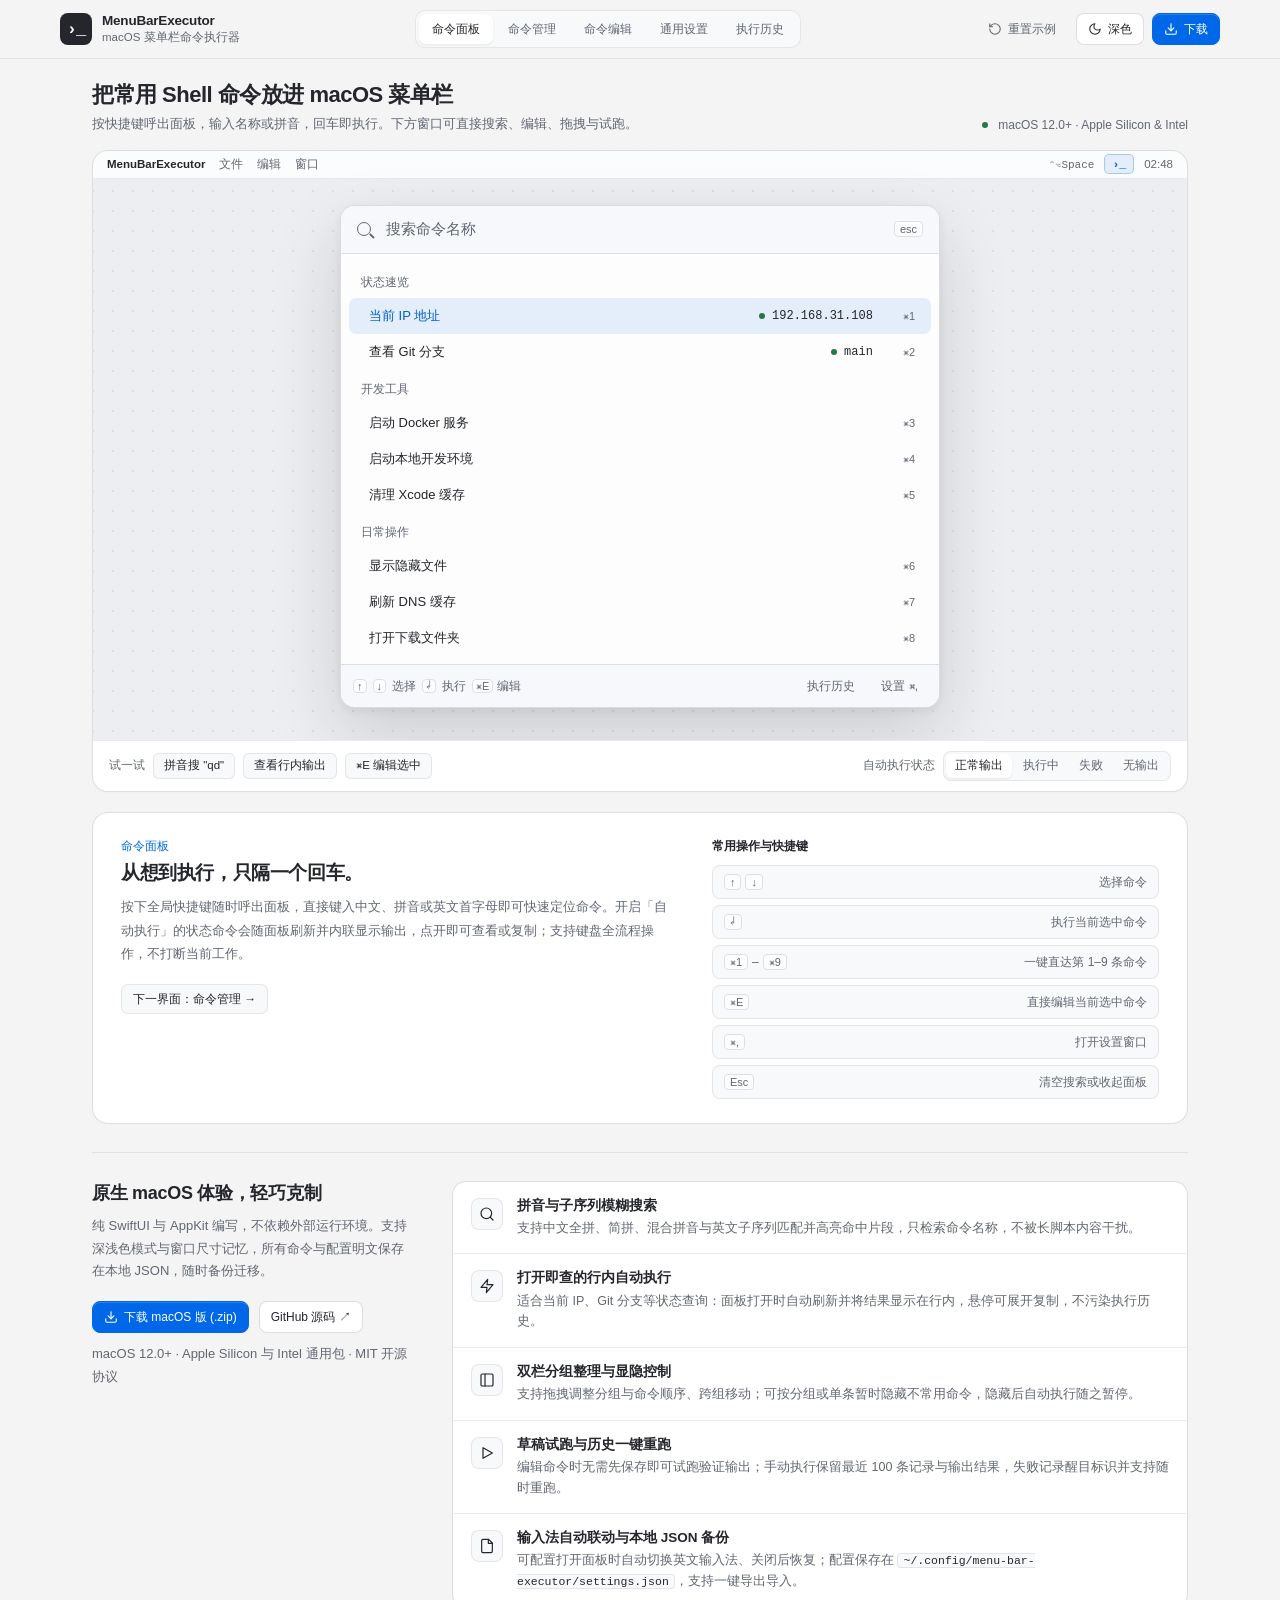
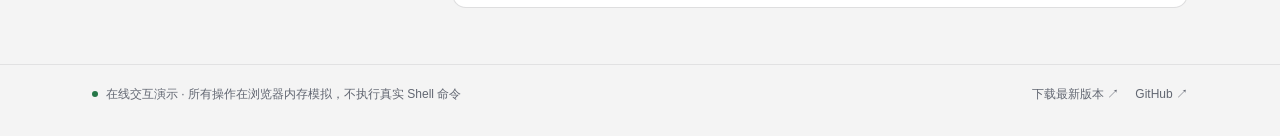
==== commit 7e72afd0: "docs(prototype): 重构交互原型外壳为对外产品展示与交互演示页" ====
--- a/.ryugi/artifacts/html/menu-bar-executor/index.html
+++ b/.ryugi/artifacts/html/menu-bar-executor/index.html
@@ -3,13 +3,14 @@
 <head>
 <meta charset="UTF-8">
 <meta name="viewport" content="width=device-width, initial-scale=1">
-<title>MenuBarExecutor · 交互原型与界面规范</title>
+<title>MenuBarExecutor — macOS 菜单栏命令执行器 · 交互演示</title>
+<meta name="description" content="把常用 Shell 命令放进 macOS 菜单栏。按快捷键呼出面板，输入名称或拼音，回车即执行。在线体验全部界面交互。">
 <style>
 /* ==========================================================================
    1. 共享主题令牌与软件界面基础样式（与 Sources/App/Views/InterfaceStyle.swift 一致）
    ========================================================================== */
-:root{color-scheme:light;--desktop:#f4f4f4;--paper:#fdfdfe;--chrome:#eff1f4;--subtle:#f5f6f8;--material:#f6f8fb;--line:#dce0e6;--text:#24262b;--muted:#626772;--blue:#0068e8;--selection:#e4edfa;--selected-text:#005ecb;--green:#267748;--red:#be3c36;--shadow:0 28px 70px #18181b26,0 3px 12px #18181b12;--mono:ui-monospace,"SF Mono",Menlo,monospace;--wb-canvas:#eceef2;--wb-grid:rgba(36,38,43,.075);--wb-border:rgba(36,38,43,.09);--wb-border-strong:rgba(36,38,43,.15);--wb-surface:#ffffff;--wb-surface-2:#f8f9fb;--wb-menubar:rgba(255,255,255,.78);--wb-measure:#cf4700;--wb-measure-bg:#fff3eb;--wb-measure-line:rgba(207,71,0,.62)}
-[data-theme="dark"]{color-scheme:dark;--desktop:#171717;--paper:#292b30;--chrome:#25272c;--subtle:#222429;--material:#25272c;--line:#404249;--text:#f0f1f4;--muted:#acb1ba;--blue:#83b9ff;--selection:#30455f;--selected-text:#83b9ff;--green:#8cd9ac;--red:#ff9d97;--shadow:0 28px 70px #0005,0 3px 12px #0003;--wb-canvas:#111215;--wb-grid:rgba(240,241,244,.08);--wb-border:rgba(240,241,244,.09);--wb-border-strong:rgba(240,241,244,.16);--wb-surface:#1d1f23;--wb-surface-2:#181a1e;--wb-menubar:rgba(29,31,35,.82);--wb-measure:#ff9157;--wb-measure-bg:#2d1c13;--wb-measure-line:rgba(255,145,87,.65)}
+:root{color-scheme:light;--desktop:#f4f4f4;--paper:#fdfdfe;--chrome:#eff1f4;--subtle:#f5f6f8;--material:#f6f8fb;--line:#dce0e6;--text:#24262b;--muted:#626772;--blue:#0068e8;--selection:#e4edfa;--selected-text:#005ecb;--green:#267748;--red:#be3c36;--shadow:0 28px 70px #18181b26,0 3px 12px #18181b12;--mono:ui-monospace,"SF Mono",Menlo,monospace;--pub-canvas:#eceef2;--pub-grid:rgba(36,38,43,.075);--pub-border:rgba(36,38,43,.09);--pub-border-strong:rgba(36,38,43,.15);--pub-surface:#ffffff;--pub-surface-2:#f8f9fb;--pub-menubar:rgba(255,255,255,.8)}
+[data-theme="dark"]{color-scheme:dark;--desktop:#171717;--paper:#292b30;--chrome:#25272c;--subtle:#222429;--material:#25272c;--line:#404249;--text:#f0f1f4;--muted:#acb1ba;--blue:#83b9ff;--selection:#30455f;--selected-text:#83b9ff;--green:#8cd9ac;--red:#ff9d97;--shadow:0 28px 70px #0005,0 3px 12px #0003;--pub-canvas:#111215;--pub-grid:rgba(240,241,244,.08);--pub-border:rgba(240,241,244,.09);--pub-border-strong:rgba(240,241,244,.16);--pub-surface:#1d1f23;--pub-surface-2:#181a1e;--pub-menubar:rgba(29,31,35,.84)}
 *{box-sizing:border-box}body{margin:0;background:var(--desktop);color:var(--text);font:13px/1.5 -apple-system,"SF Pro Text","PingFang SC",sans-serif;-webkit-font-smoothing:antialiased}button,input,textarea,select{font:inherit}button,a,input,textarea,select{-webkit-tap-highlight-color:transparent}button{cursor:pointer;color:inherit;border:1px solid var(--line);background:var(--paper);border-radius:7px;padding:5px 11px;white-space:nowrap}button:hover{background:var(--selection);color:var(--blue)}button:disabled{opacity:.4;cursor:default;background:var(--paper);color:var(--muted)}button:focus-visible,a:focus-visible{outline:2px solid var(--blue);outline-offset:3px}input,textarea,select{color:var(--text);background:var(--paper);border:1px solid var(--line);border-radius:7px;padding:8px 10px;min-width:0}input:focus,textarea:focus,select:focus{outline:2px solid var(--blue);outline-offset:1px}input[type="checkbox"]{accent-color:var(--blue)}input::placeholder{color:var(--muted)}h1,h2,h3,p{margin:0}a{color:inherit;text-decoration:none}
 
 /* ==========================================================================
@@ -22,288 +23,267 @@
 @media(max-width:600px){.windowbar{gap:12px;padding:0 14px}.windowtabs button{padding:4px 12px}.toolbar{padding:12px;gap:8px;flex-wrap:wrap}.history-body{grid-template-columns:145px minmax(0,1fr)}.history-detail{padding:16px}.history-detail h2{font-size:15px}.history-item{padding:12px 7px}.history-item time{font-size:12px;margin-left:0}.settings-body{padding:20px 14px}.setting{gap:12px}.setting select{max-width:120px}.field-pair{grid-template-columns:1fr}.windowfoot{padding:10px 12px}.commands-workspace{flex-direction:column;height:auto}.group-sidebar{width:100%;border-right:0;border-bottom:1px solid var(--line);max-height:180px}.commands-scroll{max-height:360px}.command-row{padding:10px 14px}.command-row h3{flex-wrap:wrap;gap:3px}.form-body{padding:18px}.windowfoot>span{min-width:0}.windowfoot>span:last-child{font-size:12px}.history-detail .meta{flex-wrap:wrap;gap:4px}}
 
 /* ==========================================================================
-   3. 设计稿工作台外壳样式（不属于软件界面，仅用于预览、评审与规格查验）
+   3. 对外展示页外壳样式（不属于软件界面，仅用于产品演示与下载引导）
    ========================================================================== */
-.wb-container{max-width:1200px;margin:0 auto;padding:0 32px}
-.wb-header{position:sticky;top:0;z-index:12;background:color-mix(in srgb,var(--desktop) 88%,transparent);backdrop-filter:blur(12px);border-bottom:1px solid var(--wb-border)}
-.wb-header-inner{min-height:60px;display:flex;align-items:center;justify-content:space-between;gap:16px;padding:10px 0}
-.wb-brand{display:flex;gap:10px;align-items:center;min-width:0}
-.wb-appmark{display:grid;place-items:center;width:32px;height:32px;border-radius:8px;background:var(--text);color:var(--paper);font:700 17px var(--mono);flex-shrink:0;letter-spacing:-1px}
-.wb-brand-text{display:flex;flex-direction:column;min-width:0}
-.wb-brand-name{font-weight:600;font-size:13.5px;letter-spacing:-.2px;line-height:1.2}
-.wb-brand-sub{font-size:11.5px;color:var(--muted);line-height:1.3;margin-top:1px;font-variant-numeric:tabular-nums;white-space:nowrap;overflow:hidden;text-overflow:ellipsis}
-
-.wb-nav{display:flex;gap:2px;padding:3px;border:1px solid var(--wb-border);border-radius:10px;background:var(--wb-surface-2)}
-.wb-nav button{border:0;background:transparent;color:var(--muted);padding:6px 12px;font-size:12px;border-radius:7px;display:inline-flex;align-items:center;gap:6px;transition:background-color .14s ease,color .14s ease}
-.wb-nav button:hover{color:var(--text);background:color-mix(in srgb,var(--text) 5%,transparent)}
-.wb-nav button.active{background:var(--wb-surface);color:var(--text);font-weight:500;box-shadow:0 1px 3px rgba(0,0,0,.08)}
-.wb-nav-idx{font:11px var(--mono);color:var(--muted);opacity:.7;font-variant-numeric:tabular-nums}
-.wb-nav button.active .wb-nav-idx{color:var(--blue);opacity:1}
-
-.wb-actions{display:flex;align-items:center;gap:8px;flex-shrink:0}
-.wb-btn{display:inline-flex;align-items:center;gap:6px;height:32px;padding:0 11px;font-size:12px;border-radius:8px;background:var(--wb-surface);border:1px solid var(--wb-border-strong);color:var(--text);transition:background-color .14s ease,border-color .14s ease,color .14s ease}
-.wb-btn:hover{background:var(--selection);border-color:color-mix(in srgb,var(--blue) 35%,var(--wb-border));color:var(--blue)}
-.wb-btn.wb-btn-quiet{background:transparent;border-color:transparent;color:var(--muted)}
-.wb-btn.wb-btn-quiet:hover{background:color-mix(in srgb,var(--text) 6%,transparent);color:var(--text);border-color:transparent}
-.wb-btn[aria-pressed="true"]{background:var(--selection);border-color:color-mix(in srgb,var(--blue) 45%,transparent);color:var(--selected-text)}
-.wb-dirty-dot{width:6px;height:6px;border-radius:50%;background:var(--blue);display:none}
-.wb-btn.is-dirty .wb-dirty-dot{display:inline-block}
-.wb-btn.is-dirty{color:var(--text);border-color:var(--wb-border-strong);background:var(--wb-surface)}
-
-.wb-main{padding-top:20px;padding-bottom:44px}
-
-/* 舞台外壳（校准画布 + 顶部控制栏 + 底部情景条） */
-.wb-stage-shell{border:1px solid var(--wb-border-strong);border-radius:16px;background:var(--wb-surface);overflow:hidden;box-shadow:0 1px 2px rgba(0,0,0,.03)}
-.wb-stage-bar{min-height:44px;padding:8px 16px;display:flex;align-items:center;justify-content:space-between;gap:12px;flex-wrap:wrap;background:var(--wb-surface);border-bottom:1px solid var(--wb-border)}
-.wb-stage-meta{display:flex;align-items:center;gap:10px;min-width:0}
-.wb-step-pill{font:11.5px var(--mono);font-variant-numeric:tabular-nums;color:var(--muted);background:var(--wb-surface-2);border:1px solid var(--wb-border);border-radius:6px;padding:2px 7px}
-.wb-screen-name{font-size:13px;font-weight:600;color:var(--text)}
-.wb-dim-readout{font:11.5px var(--mono);font-variant-numeric:tabular-nums;color:var(--muted);padding-left:10px;border-left:1px solid var(--wb-border)}
-.wb-stage-tools{display:flex;align-items:center;gap:8px;flex-wrap:wrap}
-
-.wb-seg{display:inline-flex;align-items:center;gap:2px;padding:2px;border-radius:8px;background:var(--wb-surface-2);border:1px solid var(--wb-border)}
-.wb-seg button{border:0;background:transparent;color:var(--muted);padding:3px 9px;height:24px;font-size:11.5px;border-radius:6px;font-variant-numeric:tabular-nums;transition:background-color .14s ease,color .14s ease}
-.wb-seg button:hover{color:var(--text);background:color-mix(in srgb,var(--text) 5%,transparent)}
-.wb-seg button.active{background:var(--wb-surface);color:var(--text);font-weight:500;box-shadow:0 1px 2px rgba(0,0,0,.08)}
-
-.wb-tool-toggle{display:inline-flex;align-items:center;gap:5px;height:28px;padding:0 10px;font-size:11.5px;border-radius:7px;background:var(--wb-surface-2);border:1px solid var(--wb-border);color:var(--muted);transition:background-color .14s ease,color .14s ease,border-color .14s ease}
-.wb-tool-toggle:hover{color:var(--text);background:color-mix(in srgb,var(--text) 5%,transparent)}
-.wb-tool-toggle[aria-pressed="true"]{background:var(--wb-measure-bg);border-color:color-mix(in srgb,var(--wb-measure) 45%,transparent);color:var(--wb-measure);font-weight:500}
-
-/* 舞台画布 */
-.wb-canvas{position:relative;background-color:var(--wb-canvas);background-image:radial-gradient(var(--wb-grid) 1px,transparent 1px);background-size:20px 20px;background-position:10px 10px;overflow-x:auto}
-.wb-menubar{height:28px;padding:0 14px;display:flex;align-items:center;justify-content:space-between;background:var(--wb-menubar);backdrop-filter:blur(10px);border-bottom:1px solid var(--wb-border);font-size:11.5px;color:var(--muted);user-select:none}
-.wb-menubar-left{display:flex;align-items:center;gap:14px;min-width:0}
-.wb-menubar-left strong{color:var(--text);font-weight:600}
-.wb-menubar-right{display:flex;align-items:center;gap:10px;font-variant-numeric:tabular-nums}
-.wb-menubar-icon{display:inline-flex;align-items:center;gap:5px;height:20px;padding:0 7px;border-radius:5px;border:1px solid transparent;background:transparent;color:var(--text);font:600 11.5px var(--mono)}
-.wb-menubar-icon:hover{background:color-mix(in srgb,var(--text) 8%,transparent);color:var(--text)}
-.wb-menubar-icon[aria-pressed="true"]{background:var(--selection);color:var(--selected-text);border-color:color-mix(in srgb,var(--blue) 28%,transparent)}
-.wb-menubar-shortcut{font:11px var(--mono);color:var(--muted)}
-
-.stage{min-height:560px;display:flex;justify-content:center;align-items:center;padding:34px 28px;position:relative}
-.stage.is-palette-stage{min-height:520px;align-items:flex-start;padding-top:30px;padding-bottom:36px}
-
-/* 非侵入式容器宽度/高度模拟（仅在用户选择非默认宽度/矮视口预设时生效） */
-.stage[data-preview-width="360"] .window{width:360px!important}
-.stage[data-preview-width="360"] .palette-help{gap:4px}
-.stage[data-preview-width="360"] .palette-help .wide-only{display:none!important}
-.stage[data-preview-width="360"] .palette .windowfoot{gap:6px}
-.stage[data-preview-width="800"] .window{width:800px!important}
-.stage[data-preview-width="640"] .window{width:640px!important}
-.stage[data-preview-width="640"] .history-body{grid-template-columns:220px minmax(0,1fr)}
-.stage[data-preview-height="short"] .editor-window .sheet.inline{max-height:430px!important}
-
-/* 红线尺寸标注层（独立覆盖层，pointer-events:none，不改动窗口 DOM） */
-.wb-spec-overlay{position:absolute;inset:0;pointer-events:none;z-index:8;overflow:hidden}
-.wb-m-box{position:absolute;border:1px dashed var(--wb-measure-line);border-radius:4px}
-.wb-m-bar-h{position:absolute;height:1px;background:var(--wb-measure-line)}
-.wb-m-bar-h::before,.wb-m-bar-h::after{content:"";position:absolute;top:-3px;width:1px;height:7px;background:var(--wb-measure-line)}
-.wb-m-bar-h::before{left:0}.wb-m-bar-h::after{right:0}
-.wb-m-bar-v{position:absolute;width:1px;background:var(--wb-measure-line)}
-.wb-m-bar-v::before,.wb-m-bar-v::after{content:"";position:absolute;left:-3px;height:1px;width:7px;background:var(--wb-measure-line)}
-.wb-m-bar-v::before{top:0}.wb-m-bar-v::after{bottom:0}
-.wb-m-pill{position:absolute;font:500 11px/1.2 var(--mono);font-variant-numeric:tabular-nums;color:var(--wb-measure);background:var(--wb-measure-bg);border:1px solid color-mix(in srgb,var(--wb-measure) 38%,transparent);border-radius:5px;padding:2px 6px;white-space:nowrap;box-shadow:0 1px 3px rgba(0,0,0,.08)}
-
-/* 舞台底部控制条（情景预设 + 快捷体验） */
-.wb-stage-tray{padding:10px 16px;background:var(--wb-surface);border-top:1px solid var(--wb-border);display:flex;align-items:center;justify-content:space-between;gap:12px 20px;flex-wrap:wrap}
-.wb-tray-group{display:flex;align-items:center;gap:8px;flex-wrap:wrap;min-width:0}
-.wb-tray-label{font-size:11.5px;color:var(--muted);font-weight:500;white-space:nowrap}
-.wb-chip{display:inline-flex;align-items:center;gap:5px;height:26px;padding:0 10px;border-radius:6px;font-size:11.5px;background:var(--wb-surface-2);border:1px solid var(--wb-border);color:var(--text);transition:background-color .14s ease,border-color .14s ease,color .14s ease}
-.wb-chip:hover{background:var(--selection);border-color:color-mix(in srgb,var(--blue) 35%,transparent);color:var(--selected-text)}
-.wb-chip.active{background:var(--selection);border-color:color-mix(in srgb,var(--blue) 45%,transparent);color:var(--selected-text);font-weight:500}
-.wb-chip-try{background:transparent;border-style:dashed;border-color:var(--wb-border-strong);color:var(--muted)}
-.wb-chip-try:hover{border-style:solid;background:var(--selection);border-color:color-mix(in srgb,var(--blue) 35%,transparent);color:var(--selected-text)}
-
-/* 规范与验收工作区 */
-.wb-deck{margin-top:24px;border:1px solid var(--wb-border-strong);border-radius:16px;background:var(--wb-surface);overflow:hidden}
-.wb-deck-head{padding:18px 24px;border-bottom:1px solid var(--wb-border);display:flex;align-items:center;justify-content:space-between;gap:16px;flex-wrap:wrap}
-.wb-deck-heading{min-width:0}
-.wb-deck-kicker{font-size:11.5px;color:var(--muted);display:flex;align-items:center;gap:8px}
-.wb-deck-title{font-size:19px;font-weight:600;letter-spacing:-.4px;margin-top:4px;line-height:1.3}
-.wb-deck-tabs{display:inline-flex;gap:2px;padding:3px;border-radius:9px;background:var(--wb-surface-2);border:1px solid var(--wb-border)}
-.wb-deck-tabs button{border:0;background:transparent;color:var(--muted);padding:6px 12px;font-size:12px;border-radius:6px;display:inline-flex;align-items:center;gap:6px;transition:background-color .14s ease,color .14s ease}
-.wb-deck-tabs button:hover{color:var(--text);background:color-mix(in srgb,var(--text) 5%,transparent)}
-.wb-deck-tabs button.active{background:var(--wb-surface);color:var(--text);font-weight:500;box-shadow:0 1px 2px rgba(0,0,0,.08)}
-.wb-count-badge{font:11px var(--mono);font-variant-numeric:tabular-nums;color:var(--muted);background:color-mix(in srgb,var(--text) 7%,transparent);padding:1px 6px;border-radius:10px}
-.wb-deck-tabs button.active .wb-count-badge{background:var(--selection);color:var(--selected-text)}
-
-.wb-deck-body{padding:22px 24px}
-.wb-spec-grid{display:grid;grid-template-columns:1.25fr 1fr;gap:28px;align-items:start}
-.wb-prose{font-size:13px;line-height:1.75;color:var(--muted)}
-.wb-section-title{font-size:12px;font-weight:600;color:var(--text);margin-bottom:10px;display:flex;align-items:center;justify-content:space-between}
-.wb-shortcuts{margin-top:18px;display:grid;gap:6px}
-.wb-shortcut-row{display:flex;align-items:center;justify-content:space-between;gap:12px;padding:7px 10px;border-radius:8px;background:var(--wb-surface-2);border:1px solid var(--wb-border);font-size:12px}
-.wb-shortcut-keys{display:inline-flex;align-items:center;gap:4px;flex-shrink:0}
-.wb-shortcut-desc{color:var(--muted);text-align:right}
-
-.wb-spec-card{border:1px solid var(--wb-border);border-radius:12px;background:var(--wb-surface-2);overflow:hidden}
-.wb-spec-row{display:grid;grid-template-columns:92px minmax(0,1fr);gap:12px;padding:10px 14px;font-size:12px;align-items:baseline}
-.wb-spec-row+.wb-spec-row{border-top:1px solid var(--wb-border)}
-.wb-spec-key{color:var(--muted);font-weight:500}
-.wb-spec-val{color:var(--text);font-variant-numeric:tabular-nums;line-height:1.55}
-.wb-file-pills{display:flex;flex-wrap:wrap;gap:6px}
-.wb-file-pill{font:11.5px var(--mono);color:var(--text);background:var(--wb-surface);border:1px solid var(--wb-border);border-radius:5px;padding:2px 7px}
-.wb-boundary-note{margin-top:12px;padding:10px 12px;border-radius:9px;background:var(--wb-surface-2);border:1px solid var(--wb-border);font-size:12px;line-height:1.6;color:var(--muted)}
-.wb-boundary-note strong{color:var(--text);font-weight:500}
-
-/* 验收清单面板 */
-.wb-check-head{display:flex;align-items:center;justify-content:space-between;gap:16px;flex-wrap:wrap;margin-bottom:14px}
-.wb-check-progress{display:flex;align-items:center;gap:12px;font-size:12px;color:var(--muted);font-variant-numeric:tabular-nums}
-.wb-progress-track{width:140px;height:6px;border-radius:4px;background:var(--wb-surface-2);border:1px solid var(--wb-border);overflow:hidden}
-.wb-progress-fill{height:100%;background:var(--blue);transition:width .2s ease}
-.wb-check-list{display:grid;gap:8px}
-.wb-check-item{display:flex;align-items:flex-start;justify-content:space-between;gap:12px;padding:11px 14px;border-radius:10px;border:1px solid var(--wb-border);background:var(--wb-surface-2);transition:border-color .14s ease,background-color .14s ease}
-.wb-check-item.is-done{border-color:color-mix(in srgb,var(--green) 35%,var(--wb-border));background:color-mix(in srgb,var(--green) 6%,var(--wb-surface-2))}
-.wb-check-label{display:flex;align-items:flex-start;gap:10px;cursor:pointer;flex:1;min-width:0;font-size:12.5px;line-height:1.6;color:var(--text)}
-.wb-check-label input{margin-top:3px;flex-shrink:0}
-.wb-check-item.is-done .wb-check-text{color:var(--muted);text-decoration:line-through}
-.wb-check-trigger{height:24px;padding:0 9px;font-size:11.5px;border-radius:6px;background:var(--wb-surface);border:1px solid var(--wb-border-strong);color:var(--muted);flex-shrink:0}
-.wb-check-trigger:hover{background:var(--selection);color:var(--selected-text);border-color:color-mix(in srgb,var(--blue) 35%,transparent)}
-
-/* 设计令牌面板 */
-.wb-tokens-layout{display:grid;gap:20px}
-.wb-token-grid{display:grid;grid-template-columns:repeat(auto-fill,minmax(220px,1fr));gap:10px}
-.wb-token-card{display:flex;align-items:center;gap:11px;width:100%;text-align:left;padding:10px 12px;border-radius:10px;border:1px solid var(--wb-border);background:var(--wb-surface-2);transition:border-color .14s ease,background-color .14s ease}
-.wb-token-card:hover{background:var(--wb-surface);border-color:color-mix(in srgb,var(--blue) 40%,var(--wb-border));color:var(--text)}
-.wb-swatch{width:32px;height:32px;border-radius:8px;border:1px solid var(--wb-border-strong);flex-shrink:0}
-.wb-token-info{min-width:0;flex:1}
-.wb-token-name{font:500 12px var(--mono);color:var(--text);display:flex;align-items:center;justify-content:space-between;gap:6px}
-.wb-token-hex{font:11px var(--mono);color:var(--muted);font-variant-numeric:tabular-nums}
-.wb-token-role{font-size:11.5px;color:var(--muted);margin-top:2px;white-space:nowrap;overflow:hidden;text-overflow:ellipsis}
-
-.wb-contrast-grid{display:grid;grid-template-columns:repeat(auto-fill,minmax(320px,1fr));gap:10px}
-.wb-contrast-card{display:flex;align-items:center;justify-content:space-between;gap:12px;padding:11px 13px;border-radius:10px;border:1px solid var(--wb-border);background:var(--wb-surface-2)}
-.wb-contrast-sample{display:inline-flex;align-items:center;justify-content:center;min-width:64px;height:28px;padding:0 8px;border-radius:6px;border:1px solid var(--wb-border);font-size:12px;font-weight:600;flex-shrink:0;white-space:nowrap}
-.wb-contrast-meta{flex:1;min-width:0}
-.wb-contrast-title{font-size:12px;font-weight:500;color:var(--text);white-space:nowrap;overflow:hidden;text-overflow:ellipsis}
-.wb-contrast-pair{font:11px var(--mono);color:var(--muted);margin-top:2px;white-space:nowrap}
-.wb-contrast-score{font:600 11.5px var(--mono);font-variant-numeric:tabular-nums;padding:2px 7px;border-radius:5px;background:color-mix(in srgb,var(--green) 14%,transparent);color:var(--green);flex-shrink:0}
-
-.wb-scale-strip{display:grid;grid-template-columns:1fr 1fr;gap:12px}
-.wb-scale-box{padding:12px 14px;border-radius:10px;border:1px solid var(--wb-border);background:var(--wb-surface-2);font-size:12px}
-.wb-scale-items{display:flex;flex-wrap:wrap;gap:8px;margin-top:8px}
-.wb-scale-chip{font:11.5px var(--mono);font-variant-numeric:tabular-nums;padding:3px 8px;border-radius:6px;background:var(--wb-surface);border:1px solid var(--wb-border);color:var(--text)}
+.pub-container{max-width:1160px;margin:0 auto;padding-inline:32px}
+.pub-header{position:sticky;top:0;z-index:12;background:color-mix(in srgb,var(--desktop) 88%,transparent);backdrop-filter:blur(12px);border-bottom:1px solid var(--pub-border)}
+.pub-header-inner{min-height:58px;display:flex;align-items:center;justify-content:space-between;gap:16px;padding:9px 0}
+.pub-brand{display:flex;gap:10px;align-items:center;min-width:0}
+.pub-appmark{display:grid;place-items:center;width:32px;height:32px;border-radius:8px;background:var(--text);color:var(--paper);font:700 17px var(--mono);flex-shrink:0;letter-spacing:-1px}
+.pub-brand-text{display:flex;flex-direction:column;min-width:0}
+.pub-brand-name{font-weight:600;font-size:13.5px;letter-spacing:-.2px;line-height:1.2}
+.pub-brand-sub{font-size:11.5px;color:var(--muted);line-height:1.3;margin-top:1px;white-space:nowrap;overflow:hidden;text-overflow:ellipsis}
+
+.pub-nav{display:flex;gap:2px;padding:3px;border:1px solid var(--pub-border);border-radius:10px;background:var(--pub-surface-2)}
+.pub-nav button{border:0;background:transparent;color:var(--muted);padding:6px 13px;font-size:12px;border-radius:7px;transition:background-color .14s ease,color .14s ease}
+.pub-nav button:hover{color:var(--text);background:color-mix(in srgb,var(--text) 5%,transparent)}
+.pub-nav button.active{background:var(--pub-surface);color:var(--text);font-weight:500;box-shadow:0 1px 3px rgba(0,0,0,.08)}
+
+.pub-actions{display:flex;align-items:center;gap:8px;flex-shrink:0}
+.pub-btn{display:inline-flex;align-items:center;gap:6px;height:32px;padding:0 11px;font-size:12px;border-radius:8px;background:var(--pub-surface);border:1px solid var(--pub-border-strong);color:var(--text);transition:background-color .14s ease,border-color .14s ease,color .14s ease}
+.pub-btn:hover{background:var(--selection);border-color:color-mix(in srgb,var(--blue) 35%,var(--pub-border));color:var(--blue)}
+.pub-btn-quiet{background:transparent;border-color:transparent;color:var(--muted)}
+.pub-btn-quiet:hover{background:color-mix(in srgb,var(--text) 6%,transparent);color:var(--text);border-color:transparent}
+.pub-btn-cta{background:#0068e8;border-color:#0068e8;color:#fff;font-weight:500;box-shadow:inset 0 1px rgba(255,255,255,.16)}
+.pub-btn-cta:hover{background:#005ac9;border-color:#005ac9;color:#fff}
+.pub-dirty-dot{width:6px;height:6px;border-radius:50%;background:var(--blue);display:none}
+.pub-btn.is-dirty .pub-dirty-dot{display:inline-block}
+.pub-btn.is-dirty{color:var(--text);border-color:var(--pub-border-strong);background:var(--pub-surface)}
+
+.pub-main{padding-top:22px;padding-bottom:56px}
+
+/* 首屏紧凑标题栏：保持产品窗口立即可见 */
+.pub-hero{display:flex;align-items:flex-end;justify-content:space-between;gap:20px;margin-bottom:16px;flex-wrap:wrap}
+.pub-hero-copy{min-width:0}
+.pub-hero h1{font-size:22px;font-weight:600;letter-spacing:-.5px;line-height:1.25;color:var(--text)}
+.pub-hero p{font-size:13px;color:var(--muted);margin-top:5px;line-height:1.55}
+.pub-hero-meta{display:flex;align-items:center;gap:10px;font-size:12px;color:var(--muted);flex-shrink:0}
+.pub-meta-dot{width:6px;height:6px;border-radius:50%;background:var(--green);flex-shrink:0}
+
+/* 交互演示舞台 */
+.pub-stage-shell{border:1px solid var(--pub-border-strong);border-radius:16px;background:var(--pub-surface);overflow:hidden;box-shadow:0 1px 2px rgba(0,0,0,.03)}
+.pub-canvas{position:relative;background-color:var(--pub-canvas);background-image:radial-gradient(var(--pub-grid) 1px,transparent 1px);background-size:20px 20px;background-position:10px 10px;overflow-x:auto}
+.pub-menubar{height:28px;padding:0 14px;display:flex;align-items:center;justify-content:space-between;background:var(--pub-menubar);backdrop-filter:blur(10px);border-bottom:1px solid var(--pub-border);font-size:11.5px;color:var(--muted);user-select:none}
+.pub-menubar-left{display:flex;align-items:center;gap:14px;min-width:0}
+.pub-menubar-left strong{color:var(--text);font-weight:600}
+.pub-menubar-right{display:flex;align-items:center;gap:10px;font-variant-numeric:tabular-nums}
+.pub-menubar-icon{display:inline-flex;align-items:center;gap:5px;height:20px;padding:0 7px;border-radius:5px;border:1px solid transparent;background:transparent;color:var(--text);font:600 11.5px var(--mono)}
+.pub-menubar-icon:hover{background:color-mix(in srgb,var(--text) 8%,transparent);color:var(--text)}
+.pub-menubar-icon[aria-pressed="true"]{background:var(--selection);color:var(--selected-text);border-color:color-mix(in srgb,var(--blue) 28%,transparent)}
+.pub-menubar-shortcut{font:11px var(--mono);color:var(--muted)}
+
+.stage{min-height:540px;display:flex;justify-content:center;align-items:center;padding:30px 24px;position:relative}
+.stage.is-palette-stage{min-height:500px;align-items:flex-start;padding-top:26px;padding-bottom:32px}
+
+/* 舞台底部体验栏 */
+.pub-tray{padding:10px 16px;background:var(--pub-surface);border-top:1px solid var(--pub-border);display:flex;align-items:center;justify-content:space-between;gap:12px 20px;flex-wrap:wrap}
+.pub-tray-group{display:flex;align-items:center;gap:8px;flex-wrap:wrap;min-width:0}
+.pub-tray-label{font-size:11.5px;color:var(--muted);font-weight:500;white-space:nowrap}
+.pub-chip{display:inline-flex;align-items:center;gap:5px;height:26px;padding:0 10px;border-radius:6px;font-size:11.5px;background:var(--pub-surface-2);border:1px solid var(--pub-border);color:var(--text);transition:background-color .14s ease,border-color .14s ease,color .14s ease}
+.pub-chip:hover{background:var(--selection);border-color:color-mix(in srgb,var(--blue) 35%,transparent);color:var(--selected-text)}
+.pub-chip.active{background:var(--selection);border-color:color-mix(in srgb,var(--blue) 45%,transparent);color:var(--selected-text);font-weight:500}
+.pub-seg{display:inline-flex;align-items:center;gap:2px;padding:2px;border-radius:8px;background:var(--pub-surface-2);border:1px solid var(--pub-border)}
+.pub-seg button{border:0;background:transparent;color:var(--muted);padding:3px 9px;height:24px;font-size:11.5px;border-radius:6px;transition:background-color .14s ease,color .14s ease}
+.pub-seg button:hover{color:var(--text);background:color-mix(in srgb,var(--text) 5%,transparent)}
+.pub-seg button.active{background:var(--pub-surface);color:var(--text);font-weight:500;box-shadow:0 1px 2px rgba(0,0,0,.08)}
+
+/* 当前界面导览卡 */
+.pub-guide{margin-top:20px;border:1px solid var(--pub-border-strong);border-radius:16px;background:var(--pub-surface);padding:24px 28px;display:grid;grid-template-columns:1.25fr 1fr;gap:32px;align-items:start}
+.pub-guide-eyebrow{font-size:12px;font-weight:500;color:var(--blue)}
+.pub-guide h2{font-size:19px;font-weight:600;letter-spacing:-.4px;margin-top:6px;line-height:1.3}
+.pub-guide-text{font-size:13px;line-height:1.8;color:var(--muted);margin-top:10px}
+.pub-tour-links{display:flex;align-items:center;gap:10px;margin-top:18px;flex-wrap:wrap}
+.pub-tour-btn{display:inline-flex;align-items:center;gap:5px;height:30px;padding:0 11px;font-size:12px;border-radius:7px;background:var(--pub-surface-2);border:1px solid var(--pub-border);color:var(--text)}
+.pub-tour-btn:hover{background:var(--selection);border-color:color-mix(in srgb,var(--blue) 35%,transparent);color:var(--selected-text)}
+
+.pub-shortcuts-title{font-size:12px;font-weight:600;color:var(--text);margin-bottom:10px}
+.pub-shortcuts{display:grid;gap:6px}
+.pub-shortcut-row{display:flex;align-items:center;justify-content:space-between;gap:12px;padding:7px 11px;border-radius:8px;background:var(--pub-surface-2);border:1px solid var(--pub-border);font-size:12px}
+.pub-shortcut-keys{display:inline-flex;align-items:center;gap:4px;flex-shrink:0}
+.pub-shortcut-desc{color:var(--muted);text-align:right}
+
+/* 产品特性与下载区（非对称编辑排版） */
+.pub-overview{margin-top:28px;padding-top:28px;border-top:1px solid var(--pub-border);display:grid;grid-template-columns:320px minmax(0,1fr);gap:40px;align-items:start}
+.pub-overview-lead h2{font-size:18px;font-weight:600;letter-spacing:-.3px;line-height:1.35}
+.pub-overview-lead p{font-size:13px;line-height:1.75;color:var(--muted);margin-top:10px}
+.pub-cta-row{display:flex;align-items:center;gap:10px;margin-top:18px;flex-wrap:wrap}
+.pub-cta-meta{font-size:12px;color:var(--muted);margin-top:14px;line-height:1.6}
+
+.pub-feature-list{border:1px solid var(--pub-border-strong);border-radius:14px;background:var(--pub-surface);overflow:hidden}
+.pub-feature-item{display:flex;align-items:flex-start;gap:14px;padding:15px 18px}
+.pub-feature-item+.pub-feature-item{border-top:1px solid var(--pub-border)}
+.pub-feature-icon{width:32px;height:32px;border-radius:8px;background:var(--pub-surface-2);border:1px solid var(--pub-border);color:var(--text);display:grid;place-items:center;flex-shrink:0;margin-top:1px}
+.pub-feature-item h3{font-size:13.5px;font-weight:600;color:var(--text);line-height:1.35}
+.pub-feature-item p{font-size:12.5px;line-height:1.65;color:var(--muted);margin-top:3px}
+.pub-feature-item code{font:11.5px var(--mono);color:var(--text);background:var(--pub-surface-2);border:1px solid var(--pub-border);border-radius:4px;padding:0 5px}
 
 /* 页脚 */
-.wb-footer{border-top:1px solid var(--wb-border);padding:18px 0 28px;font-size:12px;color:var(--muted)}
-.wb-footer-inner{display:flex;align-items:center;justify-content:space-between;gap:16px;flex-wrap:wrap}
-.wb-footer-left{display:flex;align-items:center;gap:8px}
-.wb-footer-right{display:flex;align-items:center;gap:14px}
-.wb-footer a{color:var(--muted);border-bottom:1px solid transparent;transition:color .14s ease,border-color .14s ease}
-.wb-footer a:hover{color:var(--blue);border-bottom-color:color-mix(in srgb,var(--blue) 45%,transparent)}
-
-@media(min-width:1450px){.stage{min-height:620px}.stage.is-palette-stage{min-height:560px}}
+.pub-footer{border-top:1px solid var(--pub-border);padding:20px 0 32px;font-size:12px;color:var(--muted)}
+.pub-footer-inner{display:flex;align-items:center;justify-content:space-between;gap:16px;flex-wrap:wrap}
+.pub-footer-left{display:flex;align-items:center;gap:8px}
+.pub-footer-right{display:flex;align-items:center;gap:16px}
+.pub-footer a{color:var(--muted);border-bottom:1px solid transparent;transition:color .14s ease,border-color .14s ease}
+.pub-footer a:hover{color:var(--blue);border-bottom-color:color-mix(in srgb,var(--blue) 45%,transparent)}
+
+@media(min-width:1450px){.stage{min-height:600px}.stage.is-palette-stage{min-height:540px}}
 @media(max-width:960px){
-  .wb-container{padding:0 20px}
-  .wb-header-inner{flex-wrap:wrap;gap:10px;padding:12px 0}
-  .wb-nav{order:3;width:100%;justify-content:space-between;overflow-x:auto}
-  .wb-nav button{flex:1;justify-content:center}
-  .wb-spec-grid{grid-template-columns:1fr;gap:20px}
-  .wb-scale-strip{grid-template-columns:1fr}
+  .pub-container{padding-inline:20px}
+  .pub-header-inner{flex-wrap:wrap;gap:10px;padding:10px 0}
+  .pub-nav{order:3;width:100%;justify-content:space-between;overflow-x:auto}
+  .pub-nav button{flex:1;justify-content:center}
+  .pub-guide{grid-template-columns:1fr;gap:22px;padding:20px}
+  .pub-overview{grid-template-columns:1fr;gap:24px}
 }
 @media(max-width:600px){
-  .wb-container{padding:0 12px}
-  .wb-nav-idx{display:none}
-  .wb-nav button{padding:6px 8px;font-size:11.5px}
-  .wb-btn-text-hide{display:none}
-  .wb-stage-bar{padding:8px 12px}
-  .wb-dim-readout{display:none}
-  .wb-menubar-left span{display:none}
-  .stage{padding:20px 10px;min-height:460px}
-  .stage.is-palette-stage{padding-top:18px;min-height:440px}
-  .wb-stage-tray{padding:10px 12px}
-  .wb-deck-head{padding:14px 16px}
-  .wb-deck-title{font-size:17px}
-  .wb-deck-body{padding:16px}
-  .wb-spec-row{grid-template-columns:1fr;gap:4px}
+  .pub-header{position:static}
+  .pub-container{padding-inline:12px}
+  .pub-nav button{padding:6px 8px;font-size:11.5px}
+  .pub-btn-text-hide{display:none}
+  .pub-hero{margin-bottom:12px}
+  .pub-hero h1{font-size:19px}
+  .pub-menubar-left span{display:none}
+  .stage{padding:18px 10px;min-height:440px}
+  .stage.is-palette-stage{padding-top:16px;min-height:420px}
+  .pub-tray{padding:10px 12px}
+  .pub-guide{padding:16px}
+  .pub-feature-item{padding:13px 14px}
 }
 </style>
 </head>
 <body>
-<!-- 现有功能来源：Sources/App；视觉来源：InterfaceStyle.swift；此目录为软件界面的设计参照。
-设计假设：窗口内部与原生实现严格一致；外部工作台、宽度检验、尺寸标注、验收清单与令牌面板仅用于设计评审与交互体验。全部数据保存在内存，不执行 shell。 -->
-
-<header class="wb-header">
-  <div class="wb-container wb-header-inner">
-    <a class="wb-brand" href="#palette">
-      <span class="wb-appmark" aria-hidden="true">›_</span>
-      <span class="wb-brand-text">
-        <span class="wb-brand-name">MenuBarExecutor</span>
-        <span class="wb-brand-sub" id="wb-brand-sub">交互原型 · 01/05 命令面板</span>
+<!-- 现有功能来源：Sources/App；视觉来源：InterfaceStyle.swift；此目录同时作为软件界面参照与对外交互演示页。
+窗口内部与原生实现严格一致；外部导航、演示舞台、产品导览与下载区仅用于对外展示。全部数据保存在内存，不执行 shell。 -->
+
+<header class="pub-header">
+  <div class="pub-container pub-header-inner">
+    <a class="pub-brand" href="#palette">
+      <span class="pub-appmark" aria-hidden="true">›_</span>
+      <span class="pub-brand-text">
+        <span class="pub-brand-name">MenuBarExecutor</span>
+        <span class="pub-brand-sub">macOS 菜单栏命令执行器</span>
       </span>
     </a>
 
-    <nav class="wb-nav" aria-label="设计稿界面">
-      <button data-page="palette"><span class="wb-nav-idx">01</span><span>命令面板</span></button>
-      <button data-page="commands"><span class="wb-nav-idx">02</span><span>命令管理</span></button>
-      <button data-page="editor"><span class="wb-nav-idx">03</span><span>命令编辑</span></button>
-      <button data-page="general"><span class="wb-nav-idx">04</span><span>通用设置</span></button>
-      <button data-page="history"><span class="wb-nav-idx">05</span><span>执行历史</span></button>
+    <nav class="pub-nav" aria-label="产品界面导览">
+      <button data-page="palette">命令面板</button>
+      <button data-page="commands">命令管理</button>
+      <button data-page="editor">命令编辑</button>
+      <button data-page="general">通用设置</button>
+      <button data-page="history">执行历史</button>
     </nav>
 
-    <div class="wb-actions">
-      <button id="reset-demo" class="wb-btn wb-btn-quiet" type="button" data-wb-action="resetDemo" title="恢复全部示例命令、分组、历史与设置">
-        <span class="wb-dirty-dot" aria-hidden="true"></span>
+    <div class="pub-actions">
+      <button id="reset-demo" class="pub-btn pub-btn-quiet" type="button" data-pub-action="resetDemo" title="恢复初始示例数据">
+        <span class="pub-dirty-dot" aria-hidden="true"></span>
         <svg width="14" height="14" viewBox="0 0 24 24" fill="none" stroke="currentColor" stroke-width="1.8" stroke-linecap="round" stroke-linejoin="round" aria-hidden="true"><path d="M3 12a9 9 0 1 0 9-9 9.75 9.75 0 0 0-6.74 2.74L3 8"/><path d="M3 3v5h5"/></svg>
-        <span class="wb-btn-text-hide">重置数据</span>
+        <span class="pub-btn-text-hide">重置示例</span>
       </button>
-      <button id="theme" class="wb-btn" type="button" aria-label="切换深浅色">
+      <button id="theme" class="pub-btn" type="button" aria-label="切换深浅色">
         <svg width="14" height="14" viewBox="0 0 24 24" fill="none" stroke="currentColor" stroke-width="1.8" stroke-linecap="round" stroke-linejoin="round" aria-hidden="true"><path d="M12 3a6 6 0 0 0 9 9 9 9 0 1 1-9-9Z"/></svg>
-        <span>深色</span>
+        <span class="pub-btn-text-hide">深色</span>
       </button>
+      <a class="pub-btn pub-btn-cta" href="https://github.com/11ze/menu-bar-executor/releases/latest" target="_blank" rel="noopener">
+        <svg width="14" height="14" viewBox="0 0 24 24" fill="none" stroke="currentColor" stroke-width="1.9" stroke-linecap="round" stroke-linejoin="round" aria-hidden="true"><path d="M21 15v4a2 2 0 0 1-2 2H5a2 2 0 0 1-2-2v-4"/><polyline points="7 10 12 15 17 10"/><line x1="12" x2="12" y1="15" y2="3"/></svg>
+        <span>下载</span>
+      </a>
     </div>
   </div>
 </header>
 
-<main class="wb-container wb-main">
-  <section class="wb-stage-shell" aria-label="交互原型预览舞台">
-    <div class="wb-stage-bar">
-      <div class="wb-stage-meta">
-        <span class="wb-step-pill" id="screen-number">01 / 05</span>
-        <span class="wb-screen-name" id="screen-name">命令面板</span>
-        <span class="wb-dim-readout" id="wb-dim-readout" aria-live="polite">600 × —</span>
-      </div>
-      <div class="wb-stage-tools">
-        <div class="wb-seg" id="wb-width-controls" role="group" aria-label="预览尺寸切换"></div>
-        <button id="wb-measure-btn" class="wb-tool-toggle" type="button" data-wb-action="toggleMeasure" aria-pressed="false" title="叠加显示窗口与控件实时尺寸标注（不修改界面本身）">
-          <svg width="13" height="13" viewBox="0 0 24 24" fill="none" stroke="currentColor" stroke-width="1.8" stroke-linecap="round" stroke-linejoin="round" aria-hidden="true"><path d="M21.3 15.3a2.4 2.4 0 0 1 0 3.4l-2.6 2.6a2.4 2.4 0 0 1-3.4 0L2.7 8.7a2.41 2.41 0 0 1 0-3.4l2.6-2.6a2.41 2.41 0 0 1 3.4 0Z"/><path d="m14.5 12.5 2-2"/><path d="m11.5 9.5 2-2"/><path d="m8.5 6.5 2-2"/><path d="m17.5 15.5 2-2"/></svg>
-          <span>标注尺寸</span>
-        </button>
-      </div>
+<main class="pub-container pub-main">
+  <section class="pub-hero">
+    <div class="pub-hero-copy">
+      <h1>把常用 Shell 命令放进 macOS 菜单栏</h1>
+      <p>按快捷键呼出面板，输入名称或拼音，回车即执行。下方窗口可直接搜索、编辑、拖拽与试跑。</p>
     </div>
-
-    <div class="wb-canvas" id="wb-canvas">
-      <div id="wb-menubar-slot"></div>
+    <div class="pub-hero-meta">
+      <span class="pub-meta-dot" aria-hidden="true"></span>
+      <span>macOS 12.0+ · Apple Silicon &amp; Intel</span>
+    </div>
+  </section>
+
+  <section class="pub-stage-shell" aria-label="应用界面交互演示">
+    <div class="pub-canvas" id="pub-canvas">
+      <div id="pub-menubar-slot"></div>
       <section class="stage" id="stage" aria-label="应用界面预览"></section>
-      <div class="wb-spec-overlay" id="wb-spec-overlay" aria-hidden="true"></div>
     </div>
-
-    <div class="wb-stage-tray" id="wb-stage-tray" aria-label="状态预设与快捷体验"></div>
+    <div class="pub-tray" id="pub-tray" aria-label="快捷体验操作"></div>
   </section>
 
-  <section class="wb-deck" aria-label="设计规范与验收面板">
-    <div class="wb-deck-head">
-      <div class="wb-deck-heading">
-        <div class="wb-deck-kicker" id="wb-deck-kicker"></div>
-        <h1 class="wb-deck-title" id="note-title">从想到执行，只隔一个回车。</h1>
-      </div>
-      <div class="wb-deck-tabs" role="tablist" aria-label="规范面板切换">
-        <button role="tab" data-wb-tab="spec" aria-selected="true" class="active">设计说明与规格</button>
-        <button role="tab" data-wb-tab="checklist" aria-selected="false">验收清单 <span class="wb-count-badge" id="wb-check-badge">0/5</span></button>
-        <button role="tab" data-wb-tab="tokens" aria-selected="false">设计令牌</button>
-      </div>
+  <section class="pub-guide" id="pub-guide" aria-label="当前界面介绍"></section>
+
+  <section class="pub-overview" aria-label="产品特性与下载">
+    <div class="pub-overview-lead">
+      <h2>原生 macOS 体验，轻巧克制</h2>
+      <p>纯 SwiftUI 与 AppKit 编写，不依赖外部运行环境。支持深浅色模式与窗口尺寸记忆，所有命令与配置明文保存在本地 JSON，随时备份迁移。</p>
+      <div class="pub-cta-row">
+        <a class="pub-btn pub-btn-cta" href="https://github.com/11ze/menu-bar-executor/releases/latest" target="_blank" rel="noopener">
+          <svg width="14" height="14" viewBox="0 0 24 24" fill="none" stroke="currentColor" stroke-width="1.9" stroke-linecap="round" stroke-linejoin="round" aria-hidden="true"><path d="M21 15v4a2 2 0 0 1-2 2H5a2 2 0 0 1-2-2v-4"/><polyline points="7 10 12 15 17 10"/><line x1="12" x2="12" y1="15" y2="3"/></svg>
+          <span>下载 macOS 版 (.zip)</span>
+        </a>
+        <a class="pub-btn" href="https://github.com/11ze/menu-bar-executor" target="_blank" rel="noopener">
+          <span>GitHub 源码 ↗</span>
+        </a>
+      </div>
+      <p class="pub-cta-meta">macOS 12.0+ · Apple Silicon 与 Intel 通用包 · MIT 开源协议</p>
     </div>
-    <div class="wb-deck-body" id="wb-deck-body"></div>
+
+    <div class="pub-feature-list">
+      <div class="pub-feature-item">
+        <span class="pub-feature-icon" aria-hidden="true">
+          <svg width="16" height="16" viewBox="0 0 24 24" fill="none" stroke="currentColor" stroke-width="1.8" stroke-linecap="round" stroke-linejoin="round"><circle cx="11" cy="11" r="8"/><path d="m21 21-4.3-4.3"/></svg>
+        </span>
+        <div>
+          <h3>拼音与子序列模糊搜索</h3>
+          <p>支持中文全拼、简拼、混合拼音与英文子序列匹配并高亮命中片段，只检索命令名称，不被长脚本内容干扰。</p>
+        </div>
+      </div>
+      <div class="pub-feature-item">
+        <span class="pub-feature-icon" aria-hidden="true">
+          <svg width="16" height="16" viewBox="0 0 24 24" fill="none" stroke="currentColor" stroke-width="1.8" stroke-linecap="round" stroke-linejoin="round"><polygon points="13 2 3 14 12 14 11 22 21 10 12 10 13 2"/></svg>
+        </span>
+        <div>
+          <h3>打开即查的行内自动执行</h3>
+          <p>适合当前 IP、Git 分支等状态查询：面板打开时自动刷新并将结果显示在行内，悬停可展开复制，不污染执行历史。</p>
+        </div>
+      </div>
+      <div class="pub-feature-item">
+        <span class="pub-feature-icon" aria-hidden="true">
+          <svg width="16" height="16" viewBox="0 0 24 24" fill="none" stroke="currentColor" stroke-width="1.8" stroke-linecap="round" stroke-linejoin="round"><rect width="18" height="18" x="3" y="3" rx="2"/><path d="M9 3v18"/></svg>
+        </span>
+        <div>
+          <h3>双栏分组整理与显隐控制</h3>
+          <p>支持拖拽调整分组与命令顺序、跨组移动；可按分组或单条暂时隐藏不常用命令，隐藏后自动执行随之暂停。</p>
+        </div>
+      </div>
+      <div class="pub-feature-item">
+        <span class="pub-feature-icon" aria-hidden="true">
+          <svg width="16" height="16" viewBox="0 0 24 24" fill="none" stroke="currentColor" stroke-width="1.8" stroke-linecap="round" stroke-linejoin="round"><polygon points="6 4 20 12 6 20 6 4"/></svg>
+        </span>
+        <div>
+          <h3>草稿试跑与历史一键重跑</h3>
+          <p>编辑命令时无需先保存即可试跑验证输出；手动执行保留最近 100 条记录与输出结果，失败记录醒目标识并支持随时重跑。</p>
+        </div>
+      </div>
+      <div class="pub-feature-item">
+        <span class="pub-feature-icon" aria-hidden="true">
+          <svg width="16" height="16" viewBox="0 0 24 24" fill="none" stroke="currentColor" stroke-width="1.8" stroke-linecap="round" stroke-linejoin="round"><path d="M14.5 2H6a2 2 0 0 0-2 2v16a2 2 0 0 0 2 2h12a2 2 0 0 0 2-2V7.5L14.5 2z"/><polyline points="14 2 14 8 20 8"/></svg>
+        </span>
+        <div>
+          <h3>输入法自动联动与本地 JSON 备份</h3>
+          <p>可配置打开面板时自动切换英文输入法、关闭后恢复；配置保存在 <code>~/.config/menu-bar-executor/settings.json</code>，支持一键导出导入。</p>
+        </div>
+      </div>
+    </div>
   </section>
 </main>
 
-<footer class="wb-footer">
-  <div class="wb-container wb-footer-inner">
-    <span class="wb-footer-left"><i class="dot" aria-hidden="true"></i><span>MenuBarExecutor 交互原型 · 示例数据保存在内存，不执行真实 Shell</span></span>
-    <span class="wb-footer-right">
-      <span>macOS 12.0+ · SwiftUI + AppKit</span>
-      <a href="https://github.com/11ze/menu-bar-executor" target="_blank" rel="noopener">GitHub 仓库 ↗</a>
+<footer class="pub-footer">
+  <div class="pub-container pub-footer-inner">
+    <span class="pub-footer-left"><i class="dot" aria-hidden="true"></i><span>在线交互演示 · 所有操作在浏览器内存模拟，不执行真实 Shell 命令</span></span>
+    <span class="pub-footer-right">
+      <a href="https://github.com/11ze/menu-bar-executor/releases/latest" target="_blank" rel="noopener">下载最新版本 ↗</a>
+      <a href="https://github.com/11ze/menu-bar-executor" target="_blank" rel="noopener">GitHub ↗</a>
     </span>
   </div>
 </footer>
@@ -344,7 +324,7 @@
 const SUN_SVG='<svg width="14" height="14" viewBox="0 0 24 24" fill="none" stroke="currentColor" stroke-width="1.8" stroke-linecap="round" stroke-linejoin="round" aria-hidden="true"><circle cx="12" cy="12" r="4"/><path d="M12 2v2"/><path d="M12 20v2"/><path d="m4.93 4.93 1.41 1.41"/><path d="m17.66 17.66 1.41 1.41"/><path d="M2 12h2"/><path d="M20 12h2"/><path d="m6.34 17.66-1.41 1.41"/><path d="m19.07 4.93-1.41 1.41"/></svg>';
 const MOON_SVG='<svg width="14" height="14" viewBox="0 0 24 24" fill="none" stroke="currentColor" stroke-width="1.8" stroke-linecap="round" stroke-linejoin="round" aria-hidden="true"><path d="M12 3a6 6 0 0 0 9 9 9 9 0 1 1-9-9Z"/></svg>';
 
-const PINYIN_MAP={当:'dang',前:'qian',地:'di',址:'zhi',查:'cha',看:'kan',分:'fen',支:'zhi',启:'qi',动:'dong',服:'fu',务:'wu',本:'ben',开:'kai',发:'fa',环:'huan',境:'jing',清:'qing',理:'li',缓:'huan',存:'cun',显:'xian',示:'shi',隐:'yin',藏:'cang',文:'wen',件:'jian',刷:'shua',新:'xin',打:'da',下:'xia',载:'zai',夹:'jia',副:'fu',检:'jian',测:'ce',集:'ji',群:'qun',状:'zhuang',态:'tai',长:'chang',输:'shu',出:'chu',多:'duo',行:'hang',名:'ming',称:'cheng'};
+const PINYIN_MAP={当:'dang',前:'qian',地:'di',址:'zhi',查:'cha',看:'kan',分:'fen',支:'zhi',启:'qi',动:'dong',服:'fu',务:'wu',本:'ben',开:'kai',发:'fa',环:'huan',境:'jing',清:'qing',理:'li',缓:'huan',存:'cun',显:'xian',示:'shi',隐:'yin',藏:'cang',文:'wen',件:'jian',刷:'shua',新:'xin',打:'da',下:'xia',载:'zai',夹:'jia',副:'fu'};
 
 let commands=structuredClone(seedCommands),groupOrder=[...seedGroupOrder],hiddenGroups=new Set(),hideUngrouped=false;
 let records=structuredClone(seedRecords);
@@ -353,166 +333,69 @@
 let page='palette',query='',historyQuery='',selected=0,selectedRecord=101,onlyFailed=false,autoState='success',closed=false;
 let selectedGroup='状态速览',renamingGroup=null,creatingGroup=false,pendingDissolveGroup=null,dragType=null,dragPayload=null;
 let editorId=null,editorOrigin=null,returnFocus=null,popoverFocus=null;
+let isDemoDirty=false;
 
 /* ==========================================================================
-   2. 设计稿工作台元数据（规格、原生映射、验收清单、InterfaceStyle 令牌）
+   2. 对外产品导览文案（面向真实 macOS 用户，无内部研发术语）
    ========================================================================== */
-let wbTab='spec',measureMode=false,isDemoDirty=false;
-const wbPreviewSize={palette:'default',commands:'default',editor:'default',general:'default',history:'default'};
-const wbScenario={palette:'default',commands:'default',editor:'default',general:'default',history:'default'};
-const wbChecked=new Set();
-
-const SCREENS={
+const PAGE_ORDER=['palette','commands','editor','general','history'];
+const GUIDES={
   palette:{
-    num:'01',name:'命令面板',headline:'从想到执行，只隔一个回车。',
-    summary:'按命令名称搜索（支持中文全拼、简拼与英文子序列）并高亮命中片段，不匹配命令原文与分组名。自动执行结果留在行内，有输出时悬停或聚焦显现箭头与查看入口；隐藏分组和隐藏命令严格不参与展示与自动执行，快捷键 ⌘1–⌘9 连续重排。',
-    defaultSize:'600 × 约 503 pt（随列表自适应）',
-    resizeRange:'最小 360 × 250 pt · 最大 800 × 1000 pt',
-    layoutMetrics:'搜索区高 48 · 字号 15 · 命令行高 36 · 列表最高 410 · 底栏高 43 · 圆角 15 / 7',
-    swiftFiles:['CommandPaletteView.swift','CommandPaletteWindowController.swift','PaletteListModel.swift','CommandSearchMatcher.swift'],
-    boundary:'示例数据保存在内存，执行仅追加模拟历史记录，不启动真实进程；点击上方模拟菜单栏中的「›_」可体验面板开关。',
+    name:'命令面板',
+    headline:'从想到执行，只隔一个回车。',
+    desc:'按下全局快捷键随时呼出面板，直接键入中文、拼音或英文首字母即可快速定位命令。开启「自动执行」的状态命令会随面板刷新并内联显示输出，点开即可查看或复制；支持键盘全流程操作，不打断当前工作。',
     shortcuts:[
-      {keys:['↑','↓'],desc:'切换选中命令'},
+      {keys:['↑','↓'],desc:'选择命令'},
       {keys:['↵'],desc:'执行当前选中命令'},
-      {keys:['⌘1','–','⌘9'],desc:'直达执行第 1–9 条可见命令'},
-      {keys:['⌘E'],desc:'关闭面板并直接编辑当前选中命令'},
+      {keys:['⌘1','–','⌘9'],desc:'一键直达第 1–9 条命令'},
+      {keys:['⌘E'],desc:'直接编辑当前选中命令'},
       {keys:['⌘,'],desc:'打开设置窗口'},
-      {keys:['Esc'],desc:'有搜索词先清空，再次按下关闭面板'}
-    ],
-    widths:[
-      {id:'360',label:'360 最小'},
-      {id:'default',label:'600 默认'},
-      {id:'800',label:'800 最大'}
-    ],
-    checks:[
-      {id:'p1',text:'搜索「Docker」仅命中启动 Docker 服务（编号 ⌘1）；搜「compose」或「开发工具」无结果；Esc 先清空再关闭。',action:'trySearchDocker',actionLabel:'搜 "Docker"'},
-      {id:'p2',text:'拼音搜索「qd」命中「启动 Docker 服务」「启动本地开发环境」等匹配项并高亮片段，选中行命中片段与文字同用 selectedRowText。',action:'tryPinyinPalette',actionLabel:'试搜 "qd"'},
-      {id:'p3',text:'切换四种自动执行状态：行高稳定 36px，加载态为旋转指示器、加载与无输出不提供空浮层；有输出时悬停/聚焦现右箭头且无下划线。',action:'tryOpenResult',actionLabel:'打开结果浮层'},
-      {id:'p4',text:'在 360 / 600 / 800 宽度下检查长标题配长结果：标题优先完整显示，结果保留开头、右侧省略，360 宽底栏保留「选择 / 执行」不换行。',action:'tryPalette360Long',actionLabel:'360 + 长文本'},
-      {id:'p5',text:'全部命令或分组隐藏时进入「所有命令均已隐藏」空态并提供「打开设置」入口。',action:'scenarioAllHidden',actionLabel:'看全隐藏空态'}
+      {keys:['Esc'],desc:'清空搜索或收起面板'}
     ]
   },
   commands:{
-    num:'02',name:'命令管理',headline:'双栏理清分组，操作就近直达。',
-    summary:'左侧 224pt 纯分组侧栏固定呈现全部命名分组与末尾「未分组」，支持分组拖拽排序和跨组拖放接收；右侧展示当前分组命令，分组级操作（隐藏、重命名、删除）统一收口到右侧子栏，避免重复入口。命令行悬停显现试跑、复制副本、显隐眼睛与编辑按钮。',
-    defaultSize:'900 × 640 pt（共享设置窗口）',
-    resizeRange:'内容最小 640 × 420 pt',
-    layoutMetrics:'标题区 55 · 左侧分组栏 224 · 工具栏 60 · 子栏 36 · 命令行高 56 · 分组隐藏独立于单条显隐',
-    swiftFiles:['CommandsListView.swift','CommandDryRunPopover.swift','CommandsManager.swift','SettingsWindowController.swift'],
-    boundary:'分组拖拽排序、跨组移动、重命名、确认删除、显隐联动、试跑浮层与复制副本均可在当前页完整交互，刷新或点击「重置数据」恢复。',
+    name:'命令管理',
+    headline:'常用命令，各有位置。',
+    desc:'左侧按分组归类命令，右侧专注整理当前组内的条目。你可以自由拖动调整分组与命令顺序，或把命令直接拖入其他分组；暂时用不到的分组或单条命令可以随时隐藏，隐藏后不再出现在面板中，自动执行也会暂停。',
     shortcuts:[
-      {keys:['拖拽 ⋮⋮'],desc:'组内拖动排序，拖到左侧分组跨组移动'},
-      {keys:['▶'],desc:'悬停试跑此命令（不计入执行历史）'},
-      {keys:['眼睛图标'],desc:'单条显隐切换，隐藏后自动执行暂停'},
-      {keys:['Enter','Space'],desc:'键盘聚焦左侧分组项时切换分组'}
-    ],
-    widths:[
-      {id:'640',label:'640 最小'},
-      {id:'default',label:'900 默认'}
-    ],
-    checks:[
-      {id:'c1',text:'左侧分组支持新建、拖拽排序；右侧子栏执行隐藏、重命名与确认删除（删除后命令移入「未分组」，不丢命令）。',action:'scenarioHiddenGroup',actionLabel:'看隐藏分组态'},
-      {id:'c2',text:'隐藏分组后子栏下方出现温和横幅与「恢复显示分组」，子栏不重复显示显示按钮；恢复后保留组内单条隐藏标记。',action:'scenarioHiddenGroup',actionLabel:'切至隐藏组'},
-      {id:'c3',text:'命令行静止干净，悬停显现试跑、复制副本、显隐与编辑按钮；点击试跑弹浮层且不增加执行历史。',action:'tryDryRunFirst',actionLabel:'试跑第一条'},
-      {id:'c4',text:'搜索框点击放大镜或留白均可聚焦并现蓝边；搜索跨全部分组且包含隐藏项，清空后回到当前分组。',action:'trySearchCmds',actionLabel:'跨组搜 "docker"'}
+      {keys:['拖拽 ⋮⋮'],desc:'组内排序或拖到左侧跨组移动'},
+      {keys:['悬停 ▶'],desc:'立即试跑命令，结果不计入历史'},
+      {keys:['悬停 眼睛'],desc:'单条隐藏或恢复显示'},
+      {keys:['顶部搜索'],desc:'跨全部分组搜索（含已隐藏命令）'}
     ]
   },
   editor:{
-    num:'03',name:'命令编辑',headline:'把执行行为，说清楚。',
-    summary:'命令名称与多行命令内容分区编辑，分组组合框支持输入新建或展开已有分组选择，工作目录与分组按 1:1.4 并排。自动执行、直接执行、完成通知与隐藏开关各自说明后果；当自动执行与自身或分组隐藏冲突时，即时提示「自动执行暂不生效」。',
-    defaultSize:'宽 620 pt · 最大高 740 pt',
-    resizeRange:'独立 Sheet，矮视口下正文滚动、页头与底栏固定',
-    layoutMetrics:'单行框 36 · 1px 蓝焦边 · 多行命令框 86（等宽 13px） · 分组/目录列间距 16 · 比例 1:1.4',
-    swiftFiles:['CommandEditorView.swift','InterfaceStyle.swift','CommandDryRunPopover.swift'],
-    boundary:'支持实时校验空白、⌘↩ 快捷保存、试跑当前草稿、删除二次确认（取消保留草稿）；「选择…」目录按钮为原生选择器示意。',
+    name:'命令编辑',
+    headline:'把执行方式，一次设明白。',
+    desc:'命令名称用于快速检索，命令内容交给 zsh 执行，支持多行脚本与指定工作目录。你可以按需开启「打开面板时自动执行」「直接执行（跳过 ~/.zshrc，更快启动）」或「手动执行完成后通知」，保存前还能直接试跑验证效果。',
     shortcuts:[
-      {keys:['⌘↩'],desc:'快捷保存当前命令草稿'},
-      {keys:['↓','↑','↵'],desc:'焦点在分组框时纯键盘展开并选择分组'},
-      {keys:['Esc'],desc:'关闭分组下拉 / 确认弹窗 / 退出编辑'}
-    ],
-    widths:[
-      {id:'default',label:'620 默认'},
-      {id:'short',label:'矮视口滚动'}
-    ],
-    checks:[
-      {id:'e1',text:'默认尺寸下三个执行选项与隐藏开关无需滚动即可完整查看；切至「矮视口滚动」时表单滚动、底栏保存按钮固定。',action:'tryEditorShort',actionLabel:'切矮视口'},
-      {id:'e2',text:'分组组合框支持点选、键盘 ArrowDown 展开与矮视口自动上翻，下拉框与输入框左右严格对齐。',action:'tryOpenCombo',actionLabel:'展开分组下拉'},
-      {id:'e3',text:'开启自动执行且命令或所属分组隐藏时，底部即时展示「自动执行暂不生效」提示盒。',action:'scenarioEditorPause',actionLabel:'看暂停提示'},
-      {id:'e4',text:'空名称或纯空白命令禁用保存；点删除后取消或 Esc 保留未保存草稿；支持底栏「试跑」当前草稿。',action:'tryDryRunDraft',actionLabel:'试跑草稿'}
+      {keys:['⌘↩'],desc:'快捷保存当前命令'},
+      {keys:['▶ 试跑'],desc:'直接测试未保存草稿的输出'},
+      {keys:['↓','↑','↵'],desc:'在分组框中键盘展开并选择分组'},
+      {keys:['Esc'],desc:'关闭下拉菜单或退出编辑'}
     ]
   },
   general:{
-    num:'04',name:'通用设置',headline:'只留下需要决定的设置。',
-    summary:'按「呼出与输入」「启动、通知与更新」「配置文件」三组收口全部设置项。压紧行高与分区留白后，默认 900 × 640 窗口内三组完整可见，无需滚动也不被底栏切断；配置文件路径提升至 12pt 并附「在 Finder 中显示」。',
-    defaultSize:'900 × 640 pt（共享设置窗口）',
-    resizeRange:'内容最小 640 × 420 pt',
-    layoutMetrics:'标题区 55 · 内容区高 544 · 留白 18 / 30 · 卡片圆角 11 · 最小行高 52 · 分区间距 14',
-    swiftFiles:['GeneralSettingsView.swift','AppSettings.swift','InputSourceHelper.swift','LaunchAtLoginManager.swift'],
-    boundary:'开关与面板输入法支持内存状态保留；快捷键录制、系统通知跳转、Finder 定位与 JSON 导入导出为原生能力示意。',
+    name:'通用设置',
+    headline:'只留下真正需要决定的设置。',
+    desc:'全局呼出快捷键、打开面板自动切换输入法、登录时启动、系统通知与自动检查更新集中在同一屏内清晰呈现。全部命令与偏好设置保存在本地 JSON 配置文件，随时导出备份或在新 Mac 上一键恢复。',
     shortcuts:[
-      {keys:['⌘,'],desc:'在命令面板内快速打开设置窗口'},
-      {keys:['Tab'],desc:'在快捷键、输入法与开关间顺序移动焦点'}
-    ],
-    widths:[
-      {id:'640',label:'640 最小'},
-      {id:'default',label:'900 默认'}
-    ],
-    checks:[
-      {id:'g1',text:'默认 900 × 640 下三组设置（呼出与输入 / 启动、通知与更新 / 配置文件）完整可见，无截断。',action:'resetWidthDefault',actionLabel:'切 900 默认'},
-      {id:'g2',text:'快捷键为空时「清除」按钮禁用，主按钮文案回退为「录制快捷键…」。',action:'scenarioNoShortcut',actionLabel:'看未设快捷键'},
-      {id:'g3',text:'切换「登录时启动」「自动检查更新」与输入法后切去「命令」标签再返回，状态保持不变。',action:'resetGeneralDefault',actionLabel:'恢复默认设置'},
-      {id:'g4',text:'深浅色切换后核对卡片边线、开关对比度、路径截断与底栏固定位置。',action:'toggleThemeQuick',actionLabel:'切换深浅色'}
+      {keys:['面板输入法'],desc:'打开面板自动切英文，关闭恢复原状'},
+      {keys:['备份与恢复'],desc:'一键导出或导入完整 JSON 配置'},
+      {keys:['在 Finder 中显示'],desc:'快速定位本地配置文件'}
     ]
   },
   history:{
-    num:'05',name:'执行历史',headline:'执行之后，有迹可查。',
-    summary:'左侧 280pt 列表快速定位记录，失败项同时以红点与 12px「失败」文字标示，不单靠色相区分；右侧展示命令原文与输出结果代码块，支持一键复制命令、复制输出与「重新执行」。只呈现真实持久化的字段，不含自动执行记录。',
-    defaultSize:'960 × 680 pt',
-    resizeRange:'内容最小 640 × 420 pt',
-    layoutMetrics:'标题区 55 · 工具栏 64 · 左栏默认 280 · 主体高 520 · 输出框随内容最高 260',
-    swiftFiles:['HistoryView.swift','HistoryWindowController.swift','ExecutionHistory.swift'],
-    boundary:'展示时间、名称、执行内容、成功/失败与最多 500 字符输出（上限 100 条）；点击「重新执行」模拟追加新记录并自动选中。',
+    name:'执行历史',
+    headline:'执行之后，有迹可查。',
+    desc:'每次手动执行都会记录时间、命令原文、成败状态与输出结果（最多保留最近 100 条），自动执行的查询命令不会刷屏干扰。失败记录同时用红点与文字醒目标出，支持一键复制命令、复制输出或直接重新执行。',
     shortcuts:[
-      {keys:['仅失败'],desc:'一键过滤出执行失败的记录'},
-      {keys:['↻ 重新执行'],desc:'按记录重新模拟执行并定位到最新记录'}
-    ],
-    widths:[
-      {id:'640',label:'640 最小'},
-      {id:'default',label:'960 默认'}
-    ],
-    checks:[
-      {id:'h1',text:'失败记录同时展示红点与「失败」文字，选中项标题使用 selectedRowText，对比度清晰。',action:'scenarioHistoryFailed',actionLabel:'看仅失败筛选'},
-      {id:'h2',text:'搜索支持中文拼音与子序列（如搜「sx」命中并高亮「刷新 DNS 缓存」），无结果空态保持与列表等高 520px。',action:'tryPinyinHistory',actionLabel:'试搜 "sx"'},
-      {id:'h3',text:'「执行内容」与「输出结果」均使用浅底圆角等宽代码块，输出框随内容收缩、最高 260px 可滚动。',action:'resetHistoryDefault',actionLabel:'恢复默认记录'},
-      {id:'h4',text:'点「重新执行」自动在顶部生成并选中新记录；点「清空历史」需二次确认，取消保留列表。',action:'tryRerunHistory',actionLabel:'试跑重新执行'}
+      {keys:['仅失败'],desc:'快速筛出执行出错的记录'},
+      {keys:['↻ 重新执行'],desc:'一键再次运行并定位到新结果'},
+      {keys:['复制命令 / 输出'],desc:'快速提取排查或复用'}
     ]
   }
 };
-
-const DESIGN_TOKENS=[
-  {swift:'InterfaceStyle.surface',css:'--paper',light:'#fdfdfe',dark:'#292b30',role:'窗口主表面、卡片与输入框底色'},
-  {swift:'InterfaceStyle.material',css:'--material',light:'#f6f8fb',dark:'#25272c',role:'标题栏、搜索区、左侧边栏与面板底栏'},
-  {swift:'InterfaceStyle.chrome',css:'--chrome',light:'#eff1f4',dark:'#25272c',role:'窗口底栏与分段标签槽底色'},
-  {swift:'InterfaceStyle.subtle',css:'--subtle',light:'#f5f6f8',dark:'#222429',role:'代码输出块、设置页背景与行悬停底色'},
-  {swift:'InterfaceStyle.line',css:'--line',light:'#dce0e6',dark:'#404249',role:'分隔线、边框与键帽轮廓'},
-  {swift:'InterfaceStyle.text',css:'--text',light:'#24262b',dark:'#f0f1f4',role:'主正文、命令标题与窗口标题'},
-  {swift:'InterfaceStyle.muted',css:'--muted',light:'#626772',dark:'#acb1ba',role:'分组名、命令原文、辅助说明与时间'},
-  {swift:'InterfaceStyle.selectedText',css:'--blue',light:'#0068e8',dark:'#83b9ff',role:'焦点描边、悬停文字与未选中命中高亮'},
-  {swift:'InterfaceStyle.selectedRowText',css:'--selected-text',light:'#005ecb',dark:'#83b9ff',role:'选中行标题与选中行内搜索命中高亮'},
-  {swift:'InterfaceStyle.selection',css:'--selection',light:'#e4edfa',dark:'#30455f',role:'选中行、侧栏选中分组与按钮悬停底色'},
-  {swift:'InterfaceStyle.success',css:'--green',light:'#267748',dark:'#8cd9ac',role:'执行成功状态圆点与文字'},
-  {swift:'InterfaceStyle.failure',css:'--red',light:'#be3c36',dark:'#ff9d97',role:'执行失败圆点、失败标识与删除操作'},
-  {swift:'InterfaceStyle.panelBorder',css:'panelBorder',light:'rgba(0,0,0,0.12)',dark:'rgba(255,255,255,0.14)',lightLabel:'black 12%',darkLabel:'white 14%',role:'浮动命令面板 1px 半透明外轮廓描边'}
-];
-
-const CONTRAST_PAIRS=[
-  {title:'正文 / 主表面',fgKey:'--text',bgKey:'--paper',sample:'启动 Docker'},
-  {title:'辅助文字 / 主表面',fgKey:'--muted',bgKey:'--paper',sample:'状态速览'},
-  {title:'选中行文字 / 选中底',fgKey:'--selected-text',bgKey:'--selection',sample:'当前 IP'},
-  {title:'命中高亮 / 主表面',fgKey:'--blue',bgKey:'--paper',sample:'Docker'},
-  {title:'成功状态 / 主表面',fgKey:'--green',bgKey:'--paper',sample:'执行成功'},
-  {title:'失败状态 / 主表面',fgKey:'--red',bgKey:'--paper',sample:'执行失败'}
-];
 
 /* ==========================================================================
    3. 工具函数与软件界面渲染逻辑（窗口内部 DOM 与行为保持原样）
@@ -532,7 +415,7 @@
 function filtered(){return groupKeys().flatMap(group=>commands.filter(c=>(c.group||'')===group&&matchesName(c.name,query)))}
 function visibleFiltered(){return filtered().filter(c=>!isCommandEffectiveHidden(c))}
 function toast(message){$('#toast').textContent=message;$('#toast').classList.add('visible');clearTimeout(toast.timer);toast.timer=setTimeout(()=>$('#toast').classList.remove('visible'),2600)}
-function markDirty(){isDemoDirty=true;const btn=$('#reset-demo');if(btn)btn.classList.add('is-dirty')}
+function markDirty(){isDemoDirty=true;$('#reset-demo')?.classList.add('is-dirty')}
 function searchbox(value,id){return `<div class="searchbox"><span class="search-symbol" aria-hidden="true"></span><input id="${id}" placeholder="搜索命令名称" aria-label="搜索命令名称" value="${escapeHTML(value)}">${value?'<button class="clear" data-action="clearSearch" aria-label="清空搜索">×</button>':''}</div>`}
 function windowbar(title,tabs=false){return `<header class="windowbar">${traffic}<span class="windowtitle">${title}</span>${tabs?`<div class="windowtabs" aria-label="设置标签"><button data-page="commands" class="${page==='commands'?'active':''}">命令</button><button data-page="general" class="${page==='general'?'active':''}">通用</button></div>`:''}</header>`}
 function empty(title,detail,action,label){return `<div class="empty"><div class="empty-icon" aria-hidden="true">›_</div><strong>${escapeHTML(title)}</strong><p>${escapeHTML(detail)}</p><button data-action="${escapeHTML(action)}">${escapeHTML(label)}</button></div>`}
@@ -607,380 +490,112 @@
 function editorMarkup(c,inline=false){const msg=editorPauseMessage(!!c.auto,!!c.hidden,c.group||'');return `<form class="sheet ${inline?'inline':''}" id="editor-form" aria-label="${c.id?'编辑命令':'添加命令'}"><header class="sheet-head"><h2>${c.id?'编辑命令':'添加命令'}</h2><p>名称用于搜索，命令内容交给 zsh 执行。</p></header><div class="form-body"><label class="field">命令名称<input name="name" value="${escapeHTML(c.name)}" placeholder="例如：启动 Docker 服务" required></label><label class="field">命令内容<textarea name="command" spellcheck="false" required>${escapeHTML(c.command)}</textarea></label><div class="field-pair"><label class="field"><span>分组 <span class="muted">（可选）</span></span><div class="combobox"><input name="group" autocomplete="off" role="combobox" aria-autocomplete="list" aria-expanded="false" placeholder="选择或输入分组" value="${escapeHTML(c.group)}"><button type="button" class="combo-toggle" data-action="toggleGroupMenu" aria-label="展开分组列表" tabindex="-1">▾</button></div></label><label class="field"><span>工作目录 <span class="muted">（可选）</span></span><div class="row"><input class="grow" name="directory" placeholder="默认工作目录" value="${escapeHTML(c.directory)}"><button type="button" data-action="directory">选择…</button></div><span class="small">支持 ~，留空使用默认目录。</span></label></div><div class="form-divider"></div><label class="option"><input name="auto" type="checkbox" ${c.auto?'checked':''}><span>打开面板时自动执行<small>每次打开都会运行；结果显示在行内，不计入历史、不通知。</small></span></label><label class="option"><input name="direct" type="checkbox" ${c.direct?'checked':''}><span>直接执行<small>跳过 ~/.zshrc；其中的 alias、函数和环境变量不可用。</small></span></label><label class="option"><input name="notify" type="checkbox" ${c.notify?'checked':''}><span>手动执行完成后通知</span></label><label class="option"><input name="hidden" type="checkbox" ${c.hidden?'checked':''}><span>在命令面板中隐藏<small>隐藏后不出现在命令面板和搜索中，自动执行也会暂停。</small></span></label><div id="editor-pause-hint">${msg?`<div class="hint-box"><strong>自动执行暂不生效：</strong>${escapeHTML(msg)}</div>`:'<p class="small">命令超过 30 秒会终止。</p>'}</div></div><footer class="form-foot"><button type="button" data-action="cancelEditor">取消</button><button type="button" class="quiet" data-action="dryRunDraft">▶ 试跑</button>${c.id?'<button type="button" class="quiet danger" data-action="delete">删除命令…</button>':''}<button type="submit" class="primary">保存命令</button></footer></form>`}
 
 /* ==========================================================================
-   4. 工作台外壳渲染（菜单栏情境、底部情景条、尺寸标注、规范/验收/令牌面板）
+   4. 对外展示外壳渲染（菜单栏情境、底部快捷体验条、产品导览）
    ========================================================================== */
-function isDarkTheme(){return document.documentElement.dataset.theme==='dark'}
-
-function hexToRgb(hex){
-  const m=/^#?([0-9a-f]{6})$/i.exec(hex.trim());
-  if(!m)return null;
-  const n=parseInt(m[1],16);
-  return [(n>>16)&255,(n>>8)&255,n&255];
-}
-function relLuminance([r,g,b]){
-  const f=v=>{const c=v/255;return c<=0.03928?c/12.92:Math.pow((c+0.055)/1.055,2.4)};
-  return 0.2126*f(r)+0.7152*f(g)+0.0722*f(b);
-}
-function contrastRatio(hex1,hex2){
-  const a=hexToRgb(hex1),b=hexToRgb(hex2);
-  if(!a||!b)return null;
-  const l1=relLuminance(a),l2=relLuminance(b);
-  return (Math.max(l1,l2)+0.05)/(Math.min(l1,l2)+0.05);
-}
-function tokenColorForTheme(cssKey){
-  const dark=isDarkTheme();
-  const t=DESIGN_TOKENS.find(x=>x.css===cssKey);
-  return t?(dark?t.dark:t.light):'#000000';
-}
-
-function renderWorkbenchChrome(){
-  const info=SCREENS[page];
-  $('#wb-brand-sub').textContent=`交互原型 · ${info.num}/05 ${info.name}`;
-  $('#screen-number').textContent=`${info.num} / 05`;
-  $('#screen-name').textContent=info.name;
-  $('#note-title').textContent=info.headline;
-  $('#wb-deck-kicker').textContent=`${info.num} / 05 · ${info.name}`;
-
-  // 顶部导航高亮
-  document.querySelectorAll('.wb-nav button').forEach(b=>{
+function renderShowcaseChrome(){
+  document.querySelectorAll('.pub-nav button').forEach(b=>{
     const active=b.dataset.page===page;
     b.classList.toggle('active',active);
     b.setAttribute('aria-current',active?'page':'false');
   });
 
-  // 预览宽度切换按钮
-  const activeWidth=wbPreviewSize[page]||'default';
-  $('#wb-width-controls').innerHTML=info.widths.map(w=>`<button type="button" data-wb-width="${w.id}" class="${activeWidth===w.id?'active':''}" aria-pressed="${activeWidth===w.id?'true':'false'}">${escapeHTML(w.label)}</button>`).join('');
-
-  // 应用非侵入式宽度/高度预览属性到 #stage
-  const st=$('#stage');
-  st.classList.toggle('is-palette-stage',page==='palette');
-  if(activeWidth==='360'||activeWidth==='640'||activeWidth==='800')st.dataset.previewWidth=activeWidth;
-  else delete st.dataset.previewWidth;
-  if(page==='editor'&&activeWidth==='short')st.dataset.previewHeight='short';
-  else delete st.dataset.previewHeight;
-
-  // 仅在命令面板页展示模拟 macOS 菜单栏锚点
+  $('#stage').classList.toggle('is-palette-stage',page==='palette');
+
+  // 命令面板顶部模拟 macOS 菜单栏，点击 ›_ 可体验面板开关
   if(page==='palette'){
     const now=new Date().toLocaleTimeString('zh-CN',{hour:'2-digit',minute:'2-digit',hour12:false});
-    $('#wb-menubar-slot').innerHTML=`<div class="wb-menubar" aria-label="模拟 macOS 菜单栏情境"><div class="wb-menubar-left"><strong>MenuBarExecutor</strong><span>文件</span><span>编辑</span><span>窗口</span></div><div class="wb-menubar-right"><span class="wb-menubar-shortcut">${escapeHTML(settings.shortcut||'未设快捷键')}</span><button type="button" class="wb-menubar-icon" data-wb-action="togglePalette" aria-pressed="${!closed?'true':'false'}" title="点击呼出或关闭命令面板">›_</button><span>${now}</span></div></div>`;
+    $('#pub-menubar-slot').innerHTML=`<div class="pub-menubar" aria-label="macOS 菜单栏示意"><div class="pub-menubar-left"><strong>MenuBarExecutor</strong><span>文件</span><span>编辑</span><span>窗口</span></div><div class="pub-menubar-right"><span class="pub-menubar-shortcut">${escapeHTML(settings.shortcut||'未设快捷键')}</span><button type="button" class="pub-menubar-icon" data-pub-action="togglePalette" aria-pressed="${!closed?'true':'false'}" title="点击呼出或收起命令面板">›_</button><span>${now}</span></div></div>`;
   }else{
-    $('#wb-menubar-slot').innerHTML='';
+    $('#pub-menubar-slot').innerHTML='';
   }
 
-  // 渲染舞台底部情景控制条
-  renderStageTray();
-  // 渲染规范/验收/令牌区
-  renderDeck();
-  // 测量并刷新实时尺寸与标注
-  requestAnimationFrame(updateMeasurements);
-}
-
-function renderStageTray(){
-  const tray=$('#wb-stage-tray');
-  const sc=wbScenario[page];
+  renderTray();
+  renderGuide();
+}
+
+function renderTray(){
+  const tray=$('#pub-tray');
   if(page==='palette'){
-    const states=[['success','成功 · 有输出'],['loading','执行中'],['failed','失败'],['empty','成功 · 无输出']];
+    const states=[['success','正常输出'],['loading','执行中'],['failed','失败'],['empty','无输出']];
     tray.innerHTML=`
-      <div class="wb-tray-group">
-        <span class="wb-tray-label">自动执行状态</span>
-        <div class="wb-seg" role="group" aria-label="自动执行状态预览">
-          ${states.map(([v,lbl])=>`<button type="button" data-wb-autostate="${v}" class="${autoState===v?'active':''}" aria-pressed="${autoState===v?'true':'false'}">${lbl}</button>`).join('')}
+      <div class="pub-tray-group">
+        <span class="pub-tray-label">试一试</span>
+        <button type="button" class="pub-chip" data-pub-try="pinyinPalette">拼音搜 "qd"</button>
+        <button type="button" class="pub-chip" data-pub-try="openResult">查看行内输出</button>
+        <button type="button" class="pub-chip" data-pub-try="quickEdit">⌘E 编辑选中</button>
+      </div>
+      <div class="pub-tray-group">
+        <span class="pub-tray-label">自动执行状态</span>
+        <div class="pub-seg" role="group" aria-label="自动执行状态预览">
+          ${states.map(([v,lbl])=>`<button type="button" data-pub-autostate="${v}" class="${autoState===v?'active':''}" aria-pressed="${autoState===v?'true':'false'}">${lbl}</button>`).join('')}
         </div>
-      </div>
-      <div class="wb-tray-group">
-        <span class="wb-tray-label">场景</span>
-        <button type="button" class="wb-chip ${sc==='default'?'active':''}" data-wb-scenario="palette:default">默认示例</button>
-        <button type="button" class="wb-chip ${sc==='longtext'?'active':''}" data-wb-scenario="palette:longtext">长文本截断</button>
-        <button type="button" class="wb-chip ${sc==='allHidden'?'active':''}" data-wb-scenario="palette:allHidden">全部隐藏</button>
-        <button type="button" class="wb-chip ${sc==='empty'?'active':''}" data-wb-scenario="palette:empty">无命令空态</button>
-      </div>
-      <div class="wb-tray-group">
-        <span class="wb-tray-label">试一试</span>
-        <button type="button" class="wb-chip wb-chip-try" data-wb-try="tryPinyinPalette">拼音搜 "qd"</button>
-        <button type="button" class="wb-chip wb-chip-try" data-wb-try="tryOpenResult">查看结果浮层</button>
-        <button type="button" class="wb-chip wb-chip-try" data-wb-try="tryQuickEdit">⌘E 编辑选中</button>
       </div>`;
   }else if(page==='commands'){
     tray.innerHTML=`
-      <div class="wb-tray-group">
-        <span class="wb-tray-label">场景</span>
-        <button type="button" class="wb-chip ${sc==='default'?'active':''}" data-wb-scenario="commands:default">默认示例</button>
-        <button type="button" class="wb-chip ${sc==='withHidden'?'active':''}" data-wb-scenario="commands:withHidden">含隐藏分组与命令</button>
-        <button type="button" class="wb-chip ${sc==='emptyGroup'?'active':''}" data-wb-scenario="commands:emptyGroup">空分组状态</button>
-      </div>
-      <div class="wb-tray-group">
-        <span class="wb-tray-label">试一试</span>
-        <button type="button" class="wb-chip wb-chip-try" data-wb-try="trySearchCmds">跨组搜 "docker"</button>
-        <button type="button" class="wb-chip wb-chip-try" data-wb-try="tryDryRunFirst">试跑第一条</button>
-        <button type="button" class="wb-chip wb-chip-try" data-wb-try="tryAddCommand">新建命令</button>
+      <div class="pub-tray-group">
+        <span class="pub-tray-label">试一试</span>
+        <button type="button" class="pub-chip" data-pub-try="searchCmds">跨组搜 "docker"</button>
+        <button type="button" class="pub-chip" data-pub-try="dryRunFirst">试跑命令</button>
+        <button type="button" class="pub-chip" data-pub-try="demoHiddenGroup">体验隐藏分组</button>
+        <button type="button" class="pub-chip" data-pub-try="addCmd">新建命令</button>
+      </div>
+      <div class="pub-tray-group">
+        <span class="muted" style="font-size:11.5px">拖动列表项可排序，拖至左侧分组可跨组移动</span>
       </div>`;
   }else if(page==='editor'){
     tray.innerHTML=`
-      <div class="wb-tray-group">
-        <span class="wb-tray-label">表单状态</span>
-        <button type="button" class="wb-chip ${sc==='default'?'active':''}" data-wb-scenario="editor:default">编辑已有命令</button>
-        <button type="button" class="wb-chip ${sc==='newCmd'?'active':''}" data-wb-scenario="editor:newCmd">新建空白命令</button>
-        <button type="button" class="wb-chip ${sc==='pauseHint'?'active':''}" data-wb-scenario="editor:pauseHint">自动执行暂停提示</button>
-      </div>
-      <div class="wb-tray-group">
-        <span class="wb-tray-label">试一试</span>
-        <button type="button" class="wb-chip wb-chip-try" data-wb-try="tryOpenCombo">展开分组下拉</button>
-        <button type="button" class="wb-chip wb-chip-try" data-wb-try="tryDryRunDraft">试跑当前草稿</button>
+      <div class="pub-tray-group">
+        <span class="pub-tray-label">切换表单</span>
+        <button type="button" class="pub-chip ${editorId!==-1?'active':''}" data-pub-try="editExisting">编辑示例</button>
+        <button type="button" class="pub-chip ${editorId===-1?'active':''}" data-pub-try="editNew">新建命令</button>
+      </div>
+      <div class="pub-tray-group">
+        <span class="pub-tray-label">试一试</span>
+        <button type="button" class="pub-chip" data-pub-try="openCombo">展开分组下拉</button>
+        <button type="button" class="pub-chip" data-pub-try="dryRunDraft">试跑当前草稿</button>
       </div>`;
   }else if(page==='general'){
     tray.innerHTML=`
-      <div class="wb-tray-group">
-        <span class="wb-tray-label">设置状态</span>
-        <button type="button" class="wb-chip ${sc==='default'?'active':''}" data-wb-scenario="general:default">默认配置</button>
-        <button type="button" class="wb-chip ${sc==='noShortcut'?'active':''}" data-wb-scenario="general:noShortcut">未设快捷键</button>
-      </div>
-      <div class="wb-tray-group">
-        <span class="wb-tray-label">核对提示</span>
-        <span class="muted" style="font-size:11.5px">默认 900 × 640 视口内三组完整可见，无需滚动。</span>
+      <div class="pub-tray-group">
+        <span class="muted" style="font-size:11.5px">点击开关与下拉菜单即可体验；系统权限、快捷键录制与文件导入为原生交互示意。</span>
       </div>`;
   }else if(page==='history'){
     tray.innerHTML=`
-      <div class="wb-tray-group">
-        <span class="wb-tray-label">列表状态</span>
-        <button type="button" class="wb-chip ${sc==='default'?'active':''}" data-wb-scenario="history:default">默认记录</button>
-        <button type="button" class="wb-chip ${sc==='failedOnly'?'active':''}" data-wb-scenario="history:failedOnly">仅看失败</button>
-        <button type="button" class="wb-chip ${sc==='emptyHistory'?'active':''}" data-wb-scenario="history:emptyHistory">无记录空态</button>
-      </div>
-      <div class="wb-tray-group">
-        <span class="wb-tray-label">试一试</span>
-        <button type="button" class="wb-chip wb-chip-try" data-wb-try="tryPinyinHistory">拼音搜 "sx"</button>
-        <button type="button" class="wb-chip wb-chip-try" data-wb-try="tryRerunHistory">重新执行</button>
+      <div class="pub-tray-group">
+        <span class="pub-tray-label">试一试</span>
+        <button type="button" class="pub-chip ${onlyFailed?'active':''}" data-pub-try="toggleFailedHistory">筛选失败记录</button>
+        <button type="button" class="pub-chip" data-pub-try="pinyinHistory">拼音搜 "sx"</button>
+        <button type="button" class="pub-chip" data-pub-try="rerunHistory">重新执行</button>
+      </div>
+      <div class="pub-tray-group">
+        <span class="muted" style="font-size:11.5px">在命令面板执行任意命令后，记录会自动出现在这里</span>
       </div>`;
   }
 }
 
-function renderDeck(){
-  const info=SCREENS[page];
-  const pageDone=info.checks.filter(c=>wbChecked.has(c.id)).length;
-  $('#wb-check-badge').textContent=`${pageDone}/${info.checks.length}`;
-  document.querySelectorAll('.wb-deck-tabs button').forEach(btn=>{
-    const active=btn.dataset.wbTab===wbTab;
-    btn.classList.toggle('active',active);
-    btn.setAttribute('aria-selected',active?'true':'false');
-  });
-
-  const body=$('#wb-deck-body');
-  if(wbTab==='spec'){
-    body.innerHTML=`
-      <div class="wb-spec-grid">
-        <div>
-          <div class="wb-section-title"><span>设计意图与交互逻辑</span></div>
-          <p class="wb-prose">${escapeHTML(info.summary)}</p>
-          <div class="wb-shortcuts">
-            ${info.shortcuts.map(s=>`<div class="wb-shortcut-row"><span class="wb-shortcut-keys">${s.keys.map(k=>k==='–'?'<span class="muted">–</span>':`<kbd>${escapeHTML(k)}</kbd>`).join('')}</span><span class="wb-shortcut-desc">${escapeHTML(s.desc)}</span></div>`).join('')}
-          </div>
-        </div>
-        <div>
-          <div class="wb-section-title"><span>布局尺寸与原生实现对照</span></div>
-          <div class="wb-spec-card">
-            <div class="wb-spec-row"><span class="wb-spec-key">默认尺寸</span><span class="wb-spec-val">${escapeHTML(info.defaultSize)}</span></div>
-            <div class="wb-spec-row"><span class="wb-spec-key">缩放边界</span><span class="wb-spec-val">${escapeHTML(info.resizeRange)}</span></div>
-            <div class="wb-spec-row"><span class="wb-spec-key">关键标注</span><span class="wb-spec-val">${escapeHTML(info.layoutMetrics)}</span></div>
-            <div class="wb-spec-row"><span class="wb-spec-key">原生源码</span><span class="wb-spec-val"><span class="wb-file-pills">${info.swiftFiles.map(f=>`<span class="wb-file-pill">${escapeHTML(f)}</span>`).join('')}</span></span></div>
-          </div>
-          <div class="wb-boundary-note"><strong>原型边界：</strong>${escapeHTML(info.boundary)}</div>
-        </div>
-      </div>`;
-  }else if(wbTab==='checklist'){
-    const allChecks=Object.values(SCREENS).flatMap(s=>s.checks);
-    const totalDone=allChecks.filter(c=>wbChecked.has(c.id)).length;
-    const pct=Math.round((pageDone/info.checks.length)*100);
-    body.innerHTML=`
-      <div class="wb-check-head">
-        <div class="wb-check-progress">
-          <span>本页验收 ${pageDone} / ${info.checks.length}</span>
-          <div class="wb-progress-track" aria-hidden="true"><div class="wb-progress-fill" style="width:${pct}%"></div></div>
-          <span>全部五页 ${totalDone} / ${allChecks.length}</span>
-        </div>
-        <button type="button" class="wb-btn wb-btn-quiet" data-wb-action="clearChecks" ${totalDone?'':'disabled'}>清空勾选项</button>
-      </div>
-      <div class="wb-check-list">
-        ${info.checks.map(item=>{
-          const done=wbChecked.has(item.id);
-          return `<div class="wb-check-item ${done?'is-done':''}">
-            <label class="wb-check-label">
-              <input type="checkbox" data-wb-check="${item.id}" ${done?'checked':''}>
-              <span class="wb-check-text">${escapeHTML(item.text)}</span>
-            </label>
-            ${item.action?`<button type="button" class="wb-check-trigger" data-wb-try="${item.action}">${escapeHTML(item.actionLabel)}</button>`:''}
-          </div>`;
-        }).join('')}
-      </div>`;
-  }else{
-    const dark=isDarkTheme();
-    body.innerHTML=`
-      <div class="wb-tokens-layout">
-        <div>
-          <div class="wb-section-title">
-            <span>InterfaceStyle.swift 配色与表面角色（当前：${dark?'深色模式':'浅色模式'}）</span>
-            <span class="muted" style="font-weight:400">点击任意令牌复制 Swift 名称</span>
-          </div>
-          <div class="wb-token-grid">
-            ${DESIGN_TOKENS.map(t=>{
-              const cur=dark?t.dark:t.light;
-              const curLabel=dark?(t.darkLabel||t.dark):(t.lightLabel||t.light);
-              return `<button type="button" class="wb-token-card" data-wb-copy="${escapeHTML(t.swift)}" title="点击复制 ${escapeHTML(t.swift)}">
-                <span class="wb-swatch" style="background:${cur}"></span>
-                <span class="wb-token-info">
-                  <span class="wb-token-name"><span>${escapeHTML(t.swift.replace('InterfaceStyle.',''))}</span><span class="wb-token-hex">${escapeHTML(curLabel)}</span></span>
-                  <span class="wb-token-role">${escapeHTML(t.role)}</span>
-                </span>
-              </button>`;
-            }).join('')}
-          </div>
-        </div>
-        <div>
-          <div class="wb-section-title">
-            <span>关键文本对比度实时校验（WCAG 2.1）</span>
-            <span class="muted" style="font-weight:400">切换深浅色自动重算</span>
-          </div>
-          <div class="wb-contrast-grid">
-            ${CONTRAST_PAIRS.map(p=>{
-              const fg=tokenColorForTheme(p.fgKey),bg=tokenColorForTheme(p.bgKey);
-              const ratio=contrastRatio(fg,bg);
-              const label=ratio?`${ratio.toFixed(2)}:1 ${ratio>=7?'AAA':'AA'}`:'—';
-              return `<div class="wb-contrast-card">
-                <span class="wb-contrast-sample" style="color:${fg};background:${bg}">${escapeHTML(p.sample)}</span>
-                <span class="wb-contrast-meta">
-                  <div class="wb-contrast-title">${escapeHTML(p.title)}</div>
-                  <div class="wb-contrast-pair">${escapeHTML(fg)} / ${escapeHTML(bg)}</div>
-                </span>
-                <span class="wb-contrast-score">${label}</span>
-              </div>`;
-            }).join('')}
-          </div>
-        </div>
-        <div class="wb-scale-strip">
-          <div class="wb-scale-box">
-            <div class="wb-section-title" style="margin-bottom:0"><span>字号标尺</span></div>
-            <div class="wb-scale-items">
-              <span class="wb-scale-chip">18pt 历史标题</span>
-              <span class="wb-scale-chip">16pt Sheet 标题</span>
-              <span class="wb-scale-chip">15pt 面板搜索</span>
-              <span class="wb-scale-chip">13pt 正文 / 输入</span>
-              <span class="wb-scale-chip">12pt 辅助 / 等宽</span>
-              <span class="wb-scale-chip">11pt 键帽 / 分区</span>
-            </div>
-          </div>
-          <div class="wb-scale-box">
-            <div class="wb-section-title" style="margin-bottom:0"><span>圆角标尺</span></div>
-            <div class="wb-scale-items">
-              <span class="wb-scale-chip">15pt 应用窗口</span>
-              <span class="wb-scale-chip">14pt 编辑 Sheet</span>
-              <span class="wb-scale-chip">11pt 设置卡片 / 浮层</span>
-              <span class="wb-scale-chip">8pt 搜索框 / 标签槽</span>
-              <span class="wb-scale-chip">7pt 按钮 / 选中行</span>
-              <span class="wb-scale-chip">4pt 键帽 / 标签</span>
-            </div>
-          </div>
-        </div>
-      </div>`;
-  }
-}
-
-/* ==========================================================================
-   5. 实时尺寸读数与非侵入式红线标注层
-   ========================================================================== */
-function updateMeasurements(){
-  const win=$('#stage > .window');
-  const readout=$('#wb-dim-readout');
-  const overlay=$('#wb-spec-overlay');
-  const canvas=$('#wb-canvas');
-  if(!win){
-    if(readout)readout.textContent='面板已关闭';
-    if(overlay)overlay.innerHTML='';
-    return;
-  }
-  const wr=win.getBoundingClientRect();
-  const w=Math.round(wr.width),h=Math.round(wr.height);
-  if(readout)readout.textContent=`${w} × ${h} pt`;
-  if(!measureMode||!overlay||!canvas){
-    if(overlay)overlay.innerHTML='';
-    return;
-  }
-  const cr=canvas.getBoundingClientRect();
-  const rel=r=>({left:r.left-cr.left+canvas.scrollLeft,top:r.top-cr.top+canvas.scrollTop,right:r.right-cr.left+canvas.scrollLeft,bottom:r.bottom-cr.top+canvas.scrollTop,width:r.width,height:r.height});
-  const wb=rel(wr);
-  let html='';
-
-  // 顶部窗口总宽标尺
-  const topY=Math.max(8,wb.top-16);
-  html+=`<div class="wb-m-bar-h" style="left:${wb.left}px;top:${topY}px;width:${wb.width}px"></div>`;
-  html+=`<div class="wb-m-pill" style="left:${wb.left+wb.width/2}px;top:${topY-10}px;transform:translateX(-50%)">${w} × ${h} pt</div>`;
-
-  // 右侧空间足够时，绘制分区高度/宽度标注
-  const rightSpace=cr.width-(wb.right-canvas.scrollLeft);
-  if(rightSpace>=84){
-    const specsByPage={
-      palette:[
-        {sel:'.palette-search',label:'搜索区'},
-        {sel:'.palette-row',label:'命令行'},
-        {sel:'.palette .windowfoot',label:'底栏'}
-      ],
-      commands:[
-        {sel:'.windowbar',label:'标题区'},
-        {sel:'.commands-main .toolbar',label:'工具栏'},
-        {sel:'.subbar',label:'子栏'},
-        {sel:'.command-row',label:'命令行'}
-      ],
-      editor:[
-        {sel:'.sheet-head',label:'页头'},
-        {sel:'textarea[name="command"]',label:'命令框'},
-        {sel:'.form-foot',label:'底栏'}
-      ],
-      general:[
-        {sel:'.windowbar',label:'标题区'},
-        {sel:'.setting',label:'设置行'},
-        {sel:'.windowfoot',label:'底栏'}
-      ],
-      history:[
-        {sel:'.windowbar',label:'标题区'},
-        {sel:'.toolbar',label:'工具栏'},
-        {sel:'.output',label:'输出框'}
-      ]
-    };
-    const items=specsByPage[page]||[];
-    const xLine=wb.right+12;
-    let lastPillBottom=-999;
-    for(const item of items){
-      const el=win.querySelector(item.sel);
-      if(!el)continue;
-      const er=rel(el.getBoundingClientRect());
-      if(er.height<8)continue;
-      const eh=Math.round(er.height);
-      const pillTop=Math.max(lastPillBottom+4,er.top+er.height/2-10);
-      lastPillBottom=pillTop+20;
-      html+=`<div class="wb-m-box" style="left:${er.left}px;top:${er.top}px;width:${er.width}px;height:${er.height}px"></div>`;
-      html+=`<div class="wb-m-bar-v" style="left:${xLine}px;top:${er.top}px;height:${er.height}px"></div>`;
-      html+=`<div class="wb-m-pill" style="left:${xLine+8}px;top:${pillTop}px">${item.label} ${eh}</div>`;
-    }
-  }
-
-  // 底部宽度标尺（双栏侧栏宽）
-  const bottomColSel=page==='commands'?'.group-sidebar':page==='history'?'.history-list':null;
-  if(bottomColSel){
-    const colEl=win.querySelector(bottomColSel);
-    if(colEl){
-      const col=rel(colEl.getBoundingClientRect());
-      if(col.width>40&&col.width<wb.width-40){
-        const by=wb.bottom+12;
-        html+=`<div class="wb-m-bar-h" style="left:${col.left}px;top:${by}px;width:${col.width}px"></div>`;
-        html+=`<div class="wb-m-pill" style="left:${col.left+col.width/2}px;top:${by+6}px;transform:translateX(-50%)">${page==='commands'?'分组栏':'左栏'} ${Math.round(col.width)}</div>`;
-      }
-    }
-  }
-  overlay.innerHTML=html;
-}
-
-/* ==========================================================================
-   6. 场景预设与一键试玩（驱动真实应用数据，不造假）
-   ========================================================================== */
+function renderGuide(){
+  const info=GUIDES[page];
+  const idx=PAGE_ORDER.indexOf(page);
+  const prevKey=idx>0?PAGE_ORDER[idx-1]:null;
+  const nextKey=idx<PAGE_ORDER.length-1?PAGE_ORDER[idx+1]:null;
+  $('#pub-guide').innerHTML=`
+    <div>
+      <div class="pub-guide-eyebrow">${escapeHTML(info.name)}</div>
+      <h2>${escapeHTML(info.headline)}</h2>
+      <p class="pub-guide-text">${escapeHTML(info.desc)}</p>
+      <div class="pub-tour-links">
+        ${prevKey?`<button type="button" class="pub-tour-btn" data-page="${prevKey}">← 上一界面：${escapeHTML(GUIDES[prevKey].name)}</button>`:''}
+        ${nextKey?`<button type="button" class="pub-tour-btn" data-page="${nextKey}">下一界面：${escapeHTML(GUIDES[nextKey].name)} →</button>`:''}
+      </div>
+    </div>
+    <div>
+      <div class="pub-shortcuts-title">常用操作与快捷键</div>
+      <div class="pub-shortcuts">
+        ${info.shortcuts.map(s=>`<div class="pub-shortcut-row"><span class="pub-shortcut-keys">${s.keys.map(k=>k==='–'?'<span class="muted">–</span>':`<kbd>${escapeHTML(k)}</kbd>`).join('')}</span><span class="pub-shortcut-desc">${escapeHTML(s.desc)}</span></div>`).join('')}
+      </div>
+    </div>`;
+}
+
 function restoreSeedData(silent=false){
   commands=structuredClone(seedCommands);
   groupOrder=[...seedGroupOrder];
@@ -990,137 +605,46 @@
   settings={...seedSettings};
   query='';historyQuery='';selected=0;selectedRecord=101;onlyFailed=false;autoState='success';closed=false;
   selectedGroup='状态速览';renamingGroup=null;creatingGroup=false;pendingDissolveGroup=null;editorId=null;
-  Object.keys(wbScenario).forEach(k=>wbScenario[k]='default');
   isDemoDirty=false;
   $('#reset-demo')?.classList.remove('is-dirty');
-  if(!silent)toast('已恢复全部示例数据');
-}
-
-function applyScenario(key){
-  const [scr,mode]=key.split(':');
-  wbScenario[scr]=mode;
-  closePopover(false);
-  $('#modal-layer').innerHTML='';
-  editorOrigin=null;
-
-  if(mode==='default'){
-    restoreSeedData(true);
+  if(!silent)toast('已恢复初始示例数据');
+}
+
+function runTryAction(act){
+  if(act==='pinyinPalette'){
+    closed=false;query='qd';selected=0;render('palette-search');
+  }else if(act==='openResult'){
+    closed=false;autoState='success';query='';hiddenGroups.delete('状态速览');
+    const firstAuto=commands.find(c=>c.auto);if(firstAuto)firstAuto.hidden=false;
     render();
-    return;
-  }
-
-  // 先基于干净种子构造目标场景，保证结果可预期
-  restoreSeedData(true);
-  wbScenario[scr]=mode;
-  markDirty();
-
-  if(scr==='palette'&&mode==='longtext'){
-    commands=[
-      {id:1,name:'短标题',command:'curl -s https://api.example.com/status',group:'状态速览',auto:true,direct:true,notify:false,hidden:false,output:'cluster_prod_ap_northeast_1_healthy_v2_8_14_ready_ok'},
-      {id:2,name:'检查生产环境多区域 Kubernetes 节点与 Ingress 证书有效期状态',command:'kubectl get nodes && cert-check',group:'状态速览',auto:true,direct:false,notify:false,hidden:false,output:'ap-east-1: 8/8 Ready · TLS 剩余 42 天\nus-west-2: 6/6 Ready · TLS 剩余 19 天'},
-      {id:3,name:'查看 Git 分支与未提交改动摘要',command:'git status -sb',group:'状态速览',auto:true,direct:false,notify:false,hidden:false,output:'main [ahead 2] · 3 files modified'},
-      ...structuredClone(seedCommands.slice(2))
-    ];
-  }else if(scr==='palette'&&mode==='allHidden'){
-    groupOrder.forEach(g=>hiddenGroups.add(g));
-    hideUngrouped=true;
-  }else if(scr==='palette'&&mode==='empty'){
-    commands=[];
-  }else if(scr==='commands'&&mode==='withHidden'){
-    hiddenGroups.add('状态速览');
-    const c=commands.find(x=>x.id===5);
-    if(c)c.hidden=true;
-    selectedGroup='状态速览';
-  }else if(scr==='commands'&&mode==='emptyGroup'){
-    groupOrder=[...seedGroupOrder,'部署与发布'];
-    selectedGroup='部署与发布';
-  }else if(scr==='editor'&&mode==='newCmd'){
-    editorId=-1;
-  }else if(scr==='editor'&&mode==='pauseHint'){
-    hiddenGroups.add('状态速览');
-    editorId=1;
-  }else if(scr==='general'&&mode==='noShortcut'){
-    settings.shortcut='';
-  }else if(scr==='history'&&mode==='failedOnly'){
-    onlyFailed=true;
-    selectedRecord=102;
-  }else if(scr==='history'&&mode==='emptyHistory'){
-    records=[];
-  }
-  render();
-}
-
-function runQuickTry(action){
-  if(action==='tryPinyinPalette'){
-    if(page!=='palette')navigate('palette');
-    closed=false;
-    if(wbScenario.palette==='allHidden'||wbScenario.palette==='empty')restoreSeedData(true);
-    query='qd';selected=0;render('palette-search');
-  }else if(action==='trySearchDocker'){
-    if(page!=='palette')navigate('palette');
-    closed=false;
-    if(wbScenario.palette==='allHidden'||wbScenario.palette==='empty')restoreSeedData(true);
-    query='Docker';selected=0;render('palette-search');
-  }else if(action==='tryOpenResult'){
-    if(page!=='palette')navigate('palette');
-    closed=false;autoState='success';
-    if(wbScenario.palette==='allHidden'||wbScenario.palette==='empty')restoreSeedData(true);
-    query='';render();
     requestAnimationFrame(()=>{const btn=$('[data-result]');if(btn)showResult(Number(btn.dataset.result),btn)});
-  }else if(action==='tryQuickEdit'){
-    if(page!=='palette')navigate('palette');
+  }else if(act==='quickEdit'){
     const list=visibleFiltered();
     if(list[selected])openEditor(list[selected].id);
-  }else if(action==='tryPalette360Long'){
-    wbPreviewSize.palette='360';
-    applyScenario('palette:longtext');
-    $('.wb-stage-shell')?.scrollIntoView({behavior:'smooth',block:'nearest'});
-  }else if(action==='scenarioAllHidden'){
-    applyScenario('palette:allHidden');
-    $('.wb-stage-shell')?.scrollIntoView({behavior:'smooth',block:'nearest'});
-  }else if(action==='scenarioHiddenGroup'){
-    applyScenario('commands:withHidden');
-    $('.wb-stage-shell')?.scrollIntoView({behavior:'smooth',block:'nearest'});
-  }else if(action==='trySearchCmds'){
+  }else if(act==='searchCmds'){
     query='docker';render('command-search');
-    $('.wb-stage-shell')?.scrollIntoView({behavior:'smooth',block:'nearest'});
-  }else if(action==='tryDryRunFirst'){
+  }else if(act==='dryRunFirst'){
     query='';render();
     requestAnimationFrame(()=>{const btn=$('[data-dryrun]');if(btn){const c=commands.find(x=>x.id===Number(btn.dataset.dryrun));if(c)showDryRun(c,btn)}});
-  }else if(action==='tryAddCommand'){
+  }else if(act==='demoHiddenGroup'){
+    query='';hiddenGroups.add('状态速览');selectedGroup='状态速览';markDirty();render();
+  }else if(act==='addCmd'){
     openEditor();
-  }else if(action==='tryEditorShort'){
-    wbPreviewSize.editor='short';render();
-    $('.wb-stage-shell')?.scrollIntoView({behavior:'smooth',block:'nearest'});
-  }else if(action==='tryOpenCombo'){
+  }else if(act==='editExisting'){
+    editorId=commands[2]?.id??null;render();
+  }else if(act==='editNew'){
+    editorId=-1;render();
+  }else if(act==='openCombo'){
     requestAnimationFrame(()=>{const box=$('#editor-form .combobox');if(box){box.querySelector('input')?.focus();showGroupMenu(box,'')}});
-  }else if(action==='scenarioEditorPause'){
-    applyScenario('editor:pauseHint');
-    $('.wb-stage-shell')?.scrollIntoView({behavior:'smooth',block:'nearest'});
-  }else if(action==='tryDryRunDraft'){
+  }else if(act==='dryRunDraft'){
     const btn=$('#editor-form [data-action="dryRunDraft"]');
     if(btn&&!btn.disabled)btn.click();
-    else toast('当前命令内容为空，请先输入命令');
-  }else if(action==='resetWidthDefault'){
-    wbPreviewSize[page]='default';render();
-    $('.wb-stage-shell')?.scrollIntoView({behavior:'smooth',block:'nearest'});
-  }else if(action==='scenarioNoShortcut'){
-    applyScenario('general:noShortcut');
-    $('.wb-stage-shell')?.scrollIntoView({behavior:'smooth',block:'nearest'});
-  }else if(action==='resetGeneralDefault'){
-    applyScenario('general:default');
-  }else if(action==='toggleThemeQuick'){
-    $('#theme')?.click();
-  }else if(action==='scenarioHistoryFailed'){
-    applyScenario('history:failedOnly');
-    $('.wb-stage-shell')?.scrollIntoView({behavior:'smooth',block:'nearest'});
-  }else if(action==='tryPinyinHistory'){
-    if(wbScenario.history==='emptyHistory')restoreSeedData(true);
+    else toast('请先输入命令内容后再试跑');
+  }else if(act==='toggleFailedHistory'){
+    onlyFailed=!onlyFailed;if(onlyFailed)selectedRecord=102;render();
+  }else if(act==='pinyinHistory'){
     onlyFailed=false;historyQuery='sx';render('history-search');
-    $('.wb-stage-shell')?.scrollIntoView({behavior:'smooth',block:'nearest'});
-  }else if(action==='resetHistoryDefault'){
-    applyScenario('history:default');
-  }else if(action==='tryRerunHistory'){
+  }else if(act==='rerunHistory'){
     if(!records.length)restoreSeedData(true);
     render();
     requestAnimationFrame(()=>{$('[data-rerun-record]')?.click()});
@@ -1128,7 +652,7 @@
 }
 
 /* ==========================================================================
-   7. 命令管理拖拽、窗口交互与事件绑定（保持原有软件交互）
+   5. 命令管理拖拽、窗口交互与事件绑定（保持原有软件交互）
    ========================================================================== */
 function bindCommandLibraryInteractions(){
   if(page!=='commands')return;
@@ -1181,13 +705,13 @@
   }
   if($('#input-source'))$('#input-source').value=settings.input;
   bindCommandLibraryInteractions();
-  renderWorkbenchChrome();
+  renderShowcaseChrome();
   if(focusId&&$('#'+focusId)){$('#'+focusId).focus();if(selection!==null)$('#'+focusId).setSelectionRange(selection,selection)}
 }
 
 function navigate(next){
   closePopover();$('#modal-layer').innerHTML='';editorOrigin=null;
-  page=Object.hasOwn(SCREENS,next)?next:'palette';
+  page=Object.hasOwn(GUIDES,next)?next:'palette';
   if(page!=='editor'&&editorId===-1)editorId=null;
   query='';selected=0;closed=false;
   location.hash=page;
@@ -1213,7 +737,7 @@
 function positionGroupMenu(anchor){const menu=$('.combo-menu');if(!menu||!anchor)return;const rect=anchor.getBoundingClientRect();const scroller=anchor.closest('.form-body');const clip=scroller?scroller.getBoundingClientRect():{top:0,bottom:innerHeight};if(rect.bottom<=clip.top||rect.top>=clip.bottom||rect.bottom<=0||rect.top>=innerHeight){closePopover(false);return}menu.style.width=rect.width+'px';menu.style.left=Math.max(8,Math.min(rect.left,innerWidth-rect.width-8))+'px';const below=innerHeight-rect.bottom-12,h=menu.offsetHeight;menu.style.top=(h<=below||below>=rect.top-12?rect.bottom+4:Math.max(8,rect.top-h-4))+'px'}
 function showGroupMenu(anchor,filterText=''){const input=anchor?.querySelector('input[name="group"]');if(!input)return;const q=filterText.trim().toLocaleLowerCase();const list=managedGroups().filter(g=>!q||g.toLocaleLowerCase().includes(q));if(!list.length){closePopover();return}const current=input.value.trim();$('#popover-layer').innerHTML=`<div class="combo-menu" role="listbox" aria-label="可选分组">${list.map((g,i)=>`<button type="button" class="combo-option ${g===current?'active':''}" role="option" aria-selected="${g===current?'true':'false'}" data-combo-option="${escapeHTML(g)}" data-combo-index="${i}"><span>${escapeHTML(g)}</span>${g===current?'<span class="muted">✓</span>':''}</button>`).join('')}</div>`;input.setAttribute('aria-expanded','true');popoverFocus=input;positionGroupMenu(anchor)}
 function showResult(id,anchor){closePopover();const c=commands.find(c=>c.id===id);if(!c)return;popoverFocus=anchor;const result=autoState==='failed'?'执行失败':(c.output||'无输出');$('#popover-layer').innerHTML=`<section class="popover" role="dialog" aria-label="执行结果"><div class="row spread"><h3>${escapeHTML(c.name)}</h3><button class="quiet" data-action="closeResult" aria-label="关闭结果">×</button></div><pre>${escapeHTML(result)}</pre><button data-action="copyResult">复制结果</button></section>`;const rect=anchor.getBoundingClientRect(),p=$('.popover');p.style.left=Math.max(12,Math.min(rect.left,innerWidth-p.offsetWidth-12))+'px';p.style.top=Math.max(12,Math.min(rect.bottom+8,innerHeight-p.offsetHeight-12))+'px';p.querySelector('button').focus()}
-async function copy(value,label='已复制'){try{await navigator.clipboard.writeText(value);toast(label)}catch{toast('浏览器未允许复制，请选择文字复制')}}
+async function copy(value){try{await navigator.clipboard.writeText(value);toast('已复制')}catch{toast('浏览器未允许复制，请选择文字复制')}}
 
 let composingInput=null;
 function updateInput(t){
@@ -1225,11 +749,6 @@
 document.addEventListener('compositionend',e=>{composingInput=null;updateInput(e.target)});
 document.addEventListener('input',e=>{if(!e.isComposing&&e.target!==composingInput)updateInput(e.target)});
 document.addEventListener('change',e=>{
-  if(e.target.dataset.wbCheck){
-    const id=e.target.dataset.wbCheck;
-    if(e.target.checked)wbChecked.add(id);else wbChecked.delete(id);
-    renderDeck();return;
-  }
   if(e.target.id==='only-failed'){onlyFailed=e.target.checked;render()}
   if(e.target.id==='input-source'){settings.input=e.target.value;markDirty()}
   if(e.target.closest('#editor-form'))updateEditorHint();
@@ -1247,42 +766,23 @@
 });
 
 document.addEventListener('click',e=>{
-  if($('#popover-layer').firstChild&&!e.target.closest('.popover,.combo-menu,.combobox')&&!e.target.closest('[data-result]')&&!e.target.closest('[data-wb-try]'))closePopover(false);
+  if($('#popover-layer').firstChild&&!e.target.closest('.popover,.combo-menu,.combobox')&&!e.target.closest('[data-result]')&&!e.target.closest('[data-pub-try]'))closePopover(false);
   if(!e.target.closest('input,button'))e.target.closest('.searchbox')?.querySelector('input')?.focus();
   const selectGroup=e.target.closest('[data-select-group]');
   if(selectGroup&&!e.target.closest('button')&&!e.target.closest('input')){selectedGroup=selectGroup.dataset.selectGroup;if(query){query=''}render();return}
   const b=e.target.closest('button');if(!b){if(!e.target.closest('.popover,.combo-menu,.combobox'))closePopover(false);return}
 
-  // 工作台外壳交互（与软件内部交互隔离）
-  if(b.dataset.wbWidth){wbPreviewSize[page]=b.dataset.wbWidth;renderWorkbenchChrome();return}
-  if(b.dataset.wbAutostate){autoState=b.dataset.wbAutostate;render();return}
-  if(b.dataset.wbScenario){applyScenario(b.dataset.wbScenario);return}
-  if(b.dataset.wbTry){runQuickTry(b.dataset.wbTry);return}
-  if(b.dataset.wbTab){wbTab=b.dataset.wbTab;renderDeck();return}
-  if(b.dataset.wbCopy){copy(b.dataset.wbCopy,`已复制 ${b.dataset.wbCopy}`);return}
-  if(b.dataset.wbAction==='toggleMeasure'){
-    measureMode=!measureMode;
-    b.setAttribute('aria-pressed',measureMode?'true':'false');
-    updateMeasurements();
-    return;
-  }
-  if(b.dataset.wbAction==='togglePalette'){
-    closed=!closed;render();return;
-  }
-  if(b.dataset.wbAction==='resetDemo'){
-    Object.keys(wbPreviewSize).forEach(k=>wbPreviewSize[k]='default');
-    restoreSeedData(false);render();return;
-  }
-  if(b.dataset.wbAction==='clearChecks'){
-    wbChecked.clear();renderDeck();toast('已清空验收勾选');return;
-  }
+  // 对外演示外壳交互
+  if(b.dataset.pubAutostate){autoState=b.dataset.pubAutostate;render();return}
+  if(b.dataset.pubTry){runTryAction(b.dataset.pubTry);return}
+  if(b.dataset.pubAction==='togglePalette'){closed=!closed;render();return}
+  if(b.dataset.pubAction==='resetDemo'){restoreSeedData(false);render();return}
 
   // 主题切换
   if(b.id==='theme'){
     const dark=document.documentElement.dataset.theme!=='dark';
     document.documentElement.dataset.theme=dark?'dark':'light';
-    b.innerHTML=(dark?SUN_SVG:MOON_SVG)+`<span>${dark?'浅色':'深色'}</span>`;
-    if(wbTab==='tokens')renderDeck();
+    b.innerHTML=(dark?SUN_SVG:MOON_SVG)+`<span class="pub-btn-text-hide">${dark?'浅色':'深色'}</span>`;
     return;
   }
 
@@ -1316,19 +816,19 @@
   if(action==='confirmDelete'){commands=commands.filter(c=>c.id!==editorId);pruneHiddenGroups();closeConfirmation();markDirty();if(editorOrigin){$('#modal-layer').innerHTML='';editorOrigin=null;render()}else navigate('commands');toast('已删除示例命令')}
   if(action==='confirmDissolveGroup'){const g=pendingDissolveGroup;pendingDissolveGroup=null;closeConfirmation();if(g){groupOrder=managedGroups().filter(x=>x!==g);hiddenGroups.delete(g);commands.forEach(c=>{if(c.group===g)c.group=''});if(selectedGroup===g)selectedGroup=managedGroups().find(x=>commands.some(c=>c.group===x))||'__UNGROUPED__';markDirty();toast(`已删除分组「${g}」，组内命令移入未分组`);render()}}
   if(action==='cancelConfirm'){pendingDissolveGroup=null;closeConfirmation()}
-  if(action==='clearHistory')confirmDialog('清空执行历史？','清空示例中的全部执行记录，点击顶部「重置数据」或刷新可恢复。','confirmClear','清空历史');
+  if(action==='clearHistory')confirmDialog('清空执行历史？','清空示例中的全部执行记录，点击顶部「重置示例」或刷新可恢复。','confirmClear','清空历史');
   if(action==='confirmClear'){records=[];closeConfirmation();markDirty();render()}
   if(action==='closeResult')closePopover();
   if(action==='toggleGroupMenu'){const box=b.closest('.combobox');if($('.combo-menu'))closePopover();else{box?.querySelector('input')?.focus();showGroupMenu(box,'')}return}
   if(action==='copyResult')copy($('.popover pre').textContent);
-  if(action==='dryRunDraft'){const f=$('#editor-form');if(f&&f.elements.command.value.trim()){const old=commands.find(c=>c.id===editorId);showDryRun({name:f.elements.name.value.trim()||'命令试跑',command:f.elements.command.value,output:old?.output||'模拟试跑输出（原型不执行真实 shell）',failed:old?.failed},b)}return}
+  if(action==='dryRunDraft'){const f=$('#editor-form');if(f&&f.elements.command.value.trim()){const old=commands.find(c=>c.id===editorId);showDryRun({name:f.elements.name.value.trim()||'命令试跑',command:f.elements.command.value,output:old?.output||'模拟试跑输出（演示页不执行真实 shell）',failed:old?.failed},b)}return}
   if(action==='revealConfig')toast('正式版本在 Finder 中定位 ~/.config/menu-bar-executor/settings.json');
-  if(action==='directory')toast('目录选择示意：正式版本打开 macOS 目录选择器；原型可直接填写路径');
-  if(action==='notification')toast('正式版本打开系统通知设置；原型不读取系统权限');
+  if(action==='directory')toast('目录选择示意：正式版本打开 macOS 目录选择器；演示页可直接填写路径');
+  if(action==='notification')toast('正式版本打开系统通知设置；演示页不读取系统权限');
   if(action==='shortcut')toast('快捷键录制示意：正式版本使用原生录制控件');
   if(action==='clearShortcut'){settings.shortcut='';markDirty();render()}
   if(action==='export')toast('导出示意：正式版本选择位置保存 JSON 配置');
-  if(action==='import')confirmDialog('导入配置','正式版本先选择 JSON 文件，再确认替换命令、分组和通用设置。原型不读取或覆盖真实配置。','closeImport','知道了');
+  if(action==='import')confirmDialog('导入配置','正式版本先选择 JSON 文件，再确认替换命令、分组和通用设置。演示页不读取或覆盖真实配置。','closeImport','知道了');
   if(action==='closeImport')closeConfirmation();
 });
 
@@ -1354,10 +854,7 @@
   if(e.key==='Enter'&&list[selected]){e.preventDefault();execute(list[selected].id)}
 });
 
-window.addEventListener('resize',()=>{
-  if($('.combo-menu'))positionGroupMenu($('#editor-form .combobox'));
-  updateMeasurements();
-});
+window.addEventListener('resize',()=>{if($('.combo-menu'))positionGroupMenu($('#editor-form .combobox'))});
 document.addEventListener('scroll',()=>{if($('.combo-menu'))positionGroupMenu($('#editor-form .combobox'))},true);
 window.addEventListener('hashchange',()=>{const next=location.hash.slice(1);if(next!==page)navigate(next)});
 
